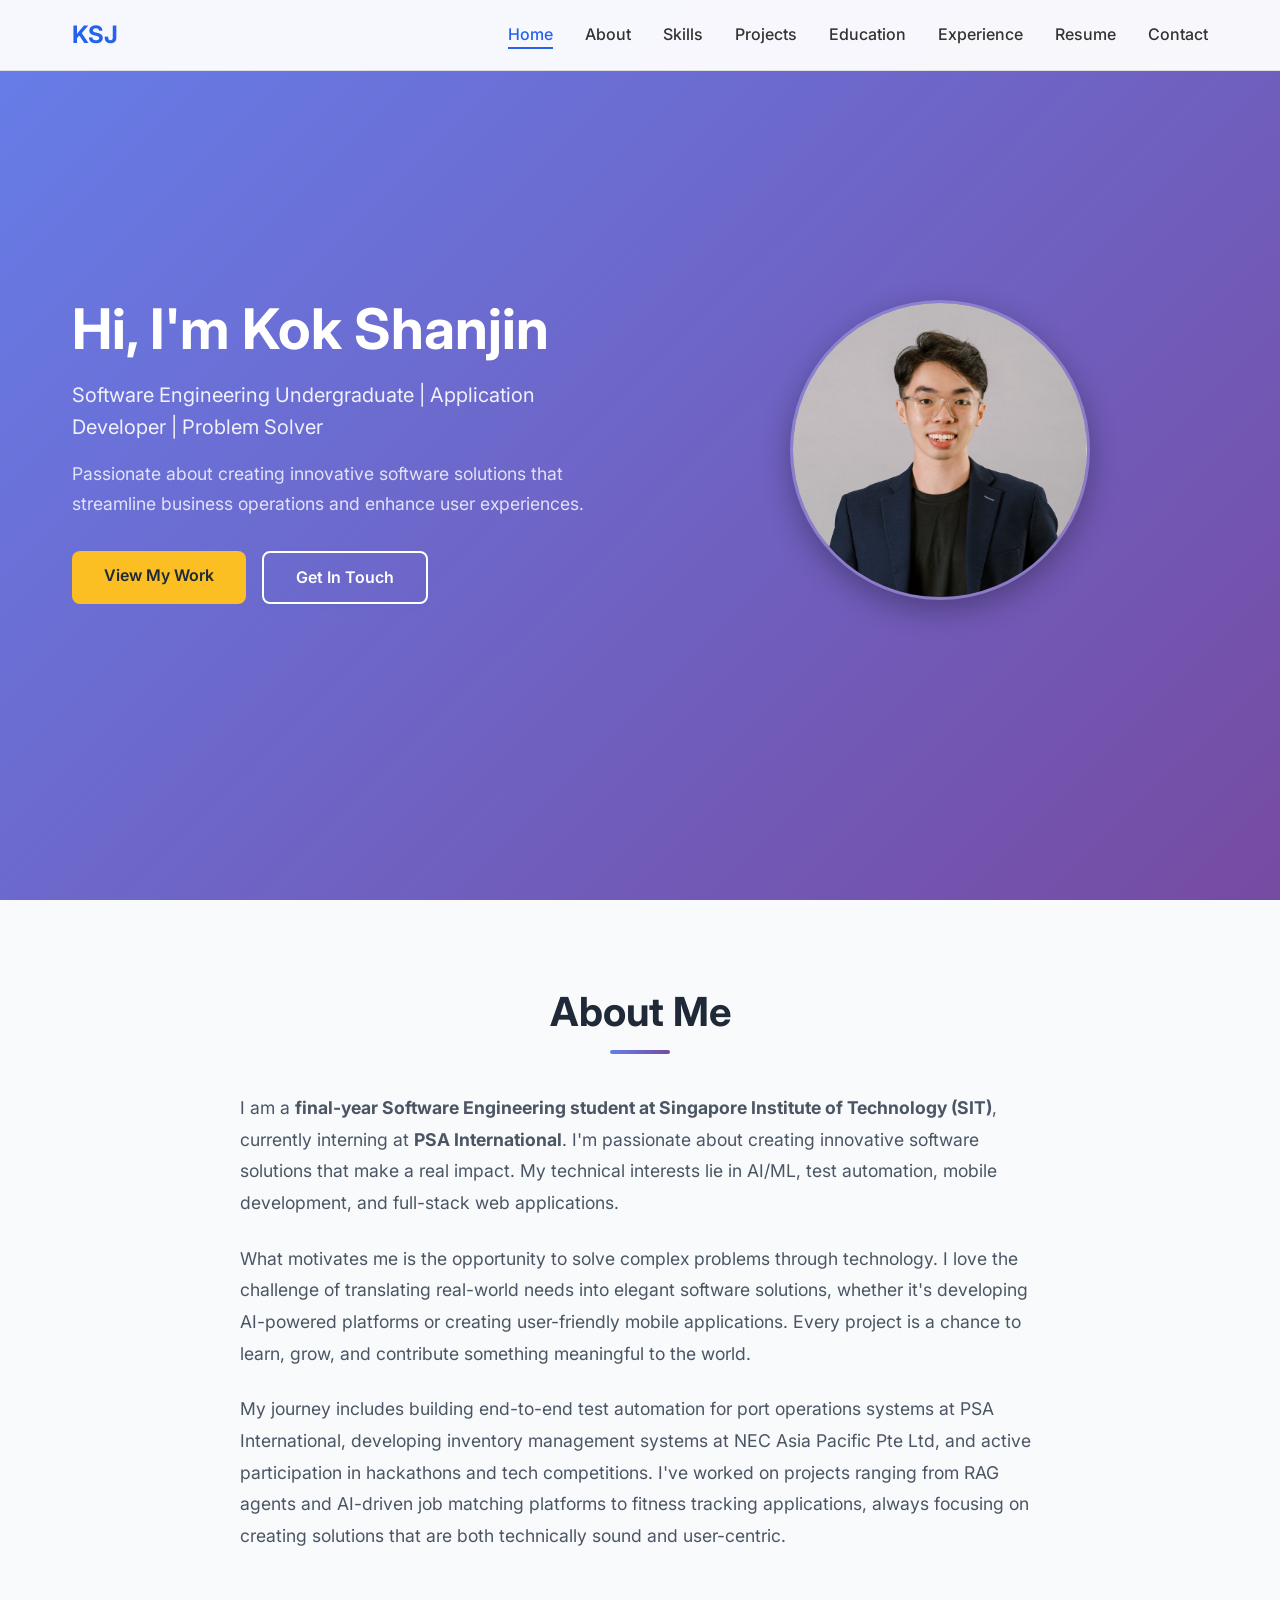
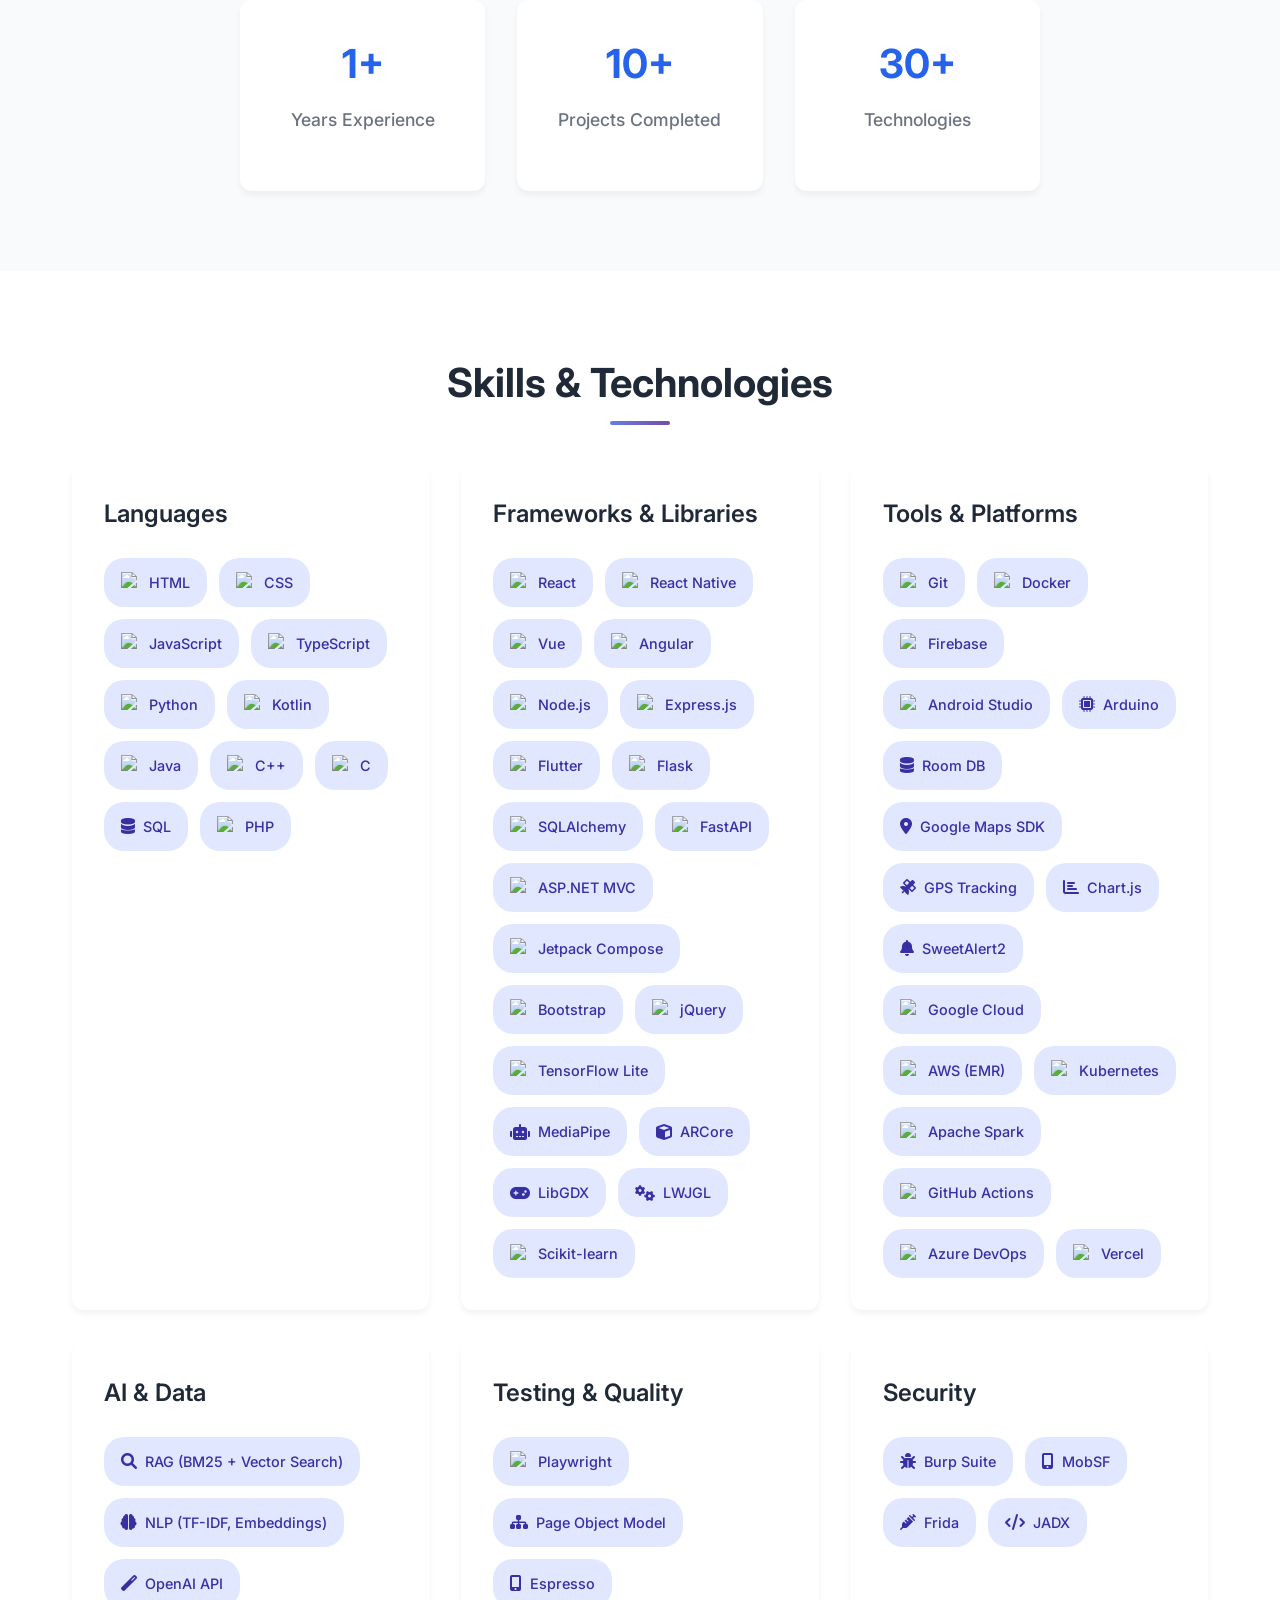
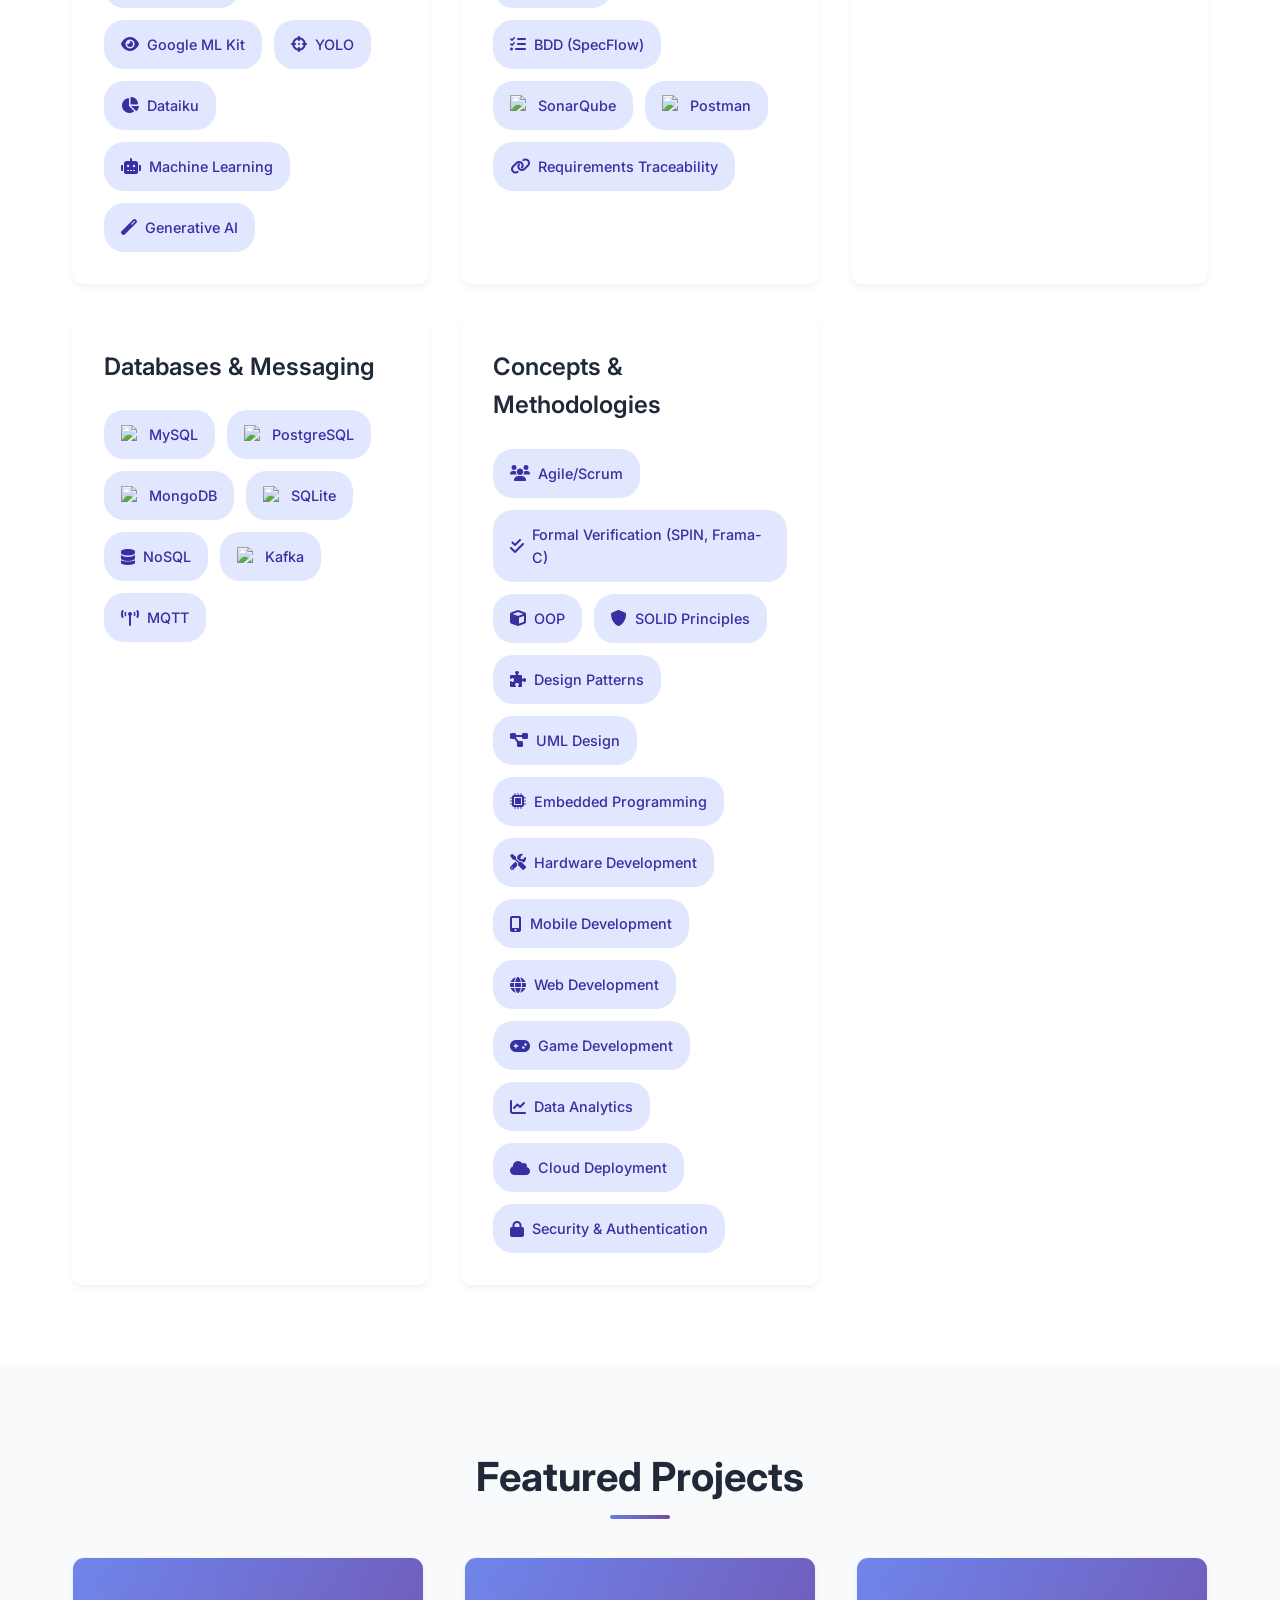
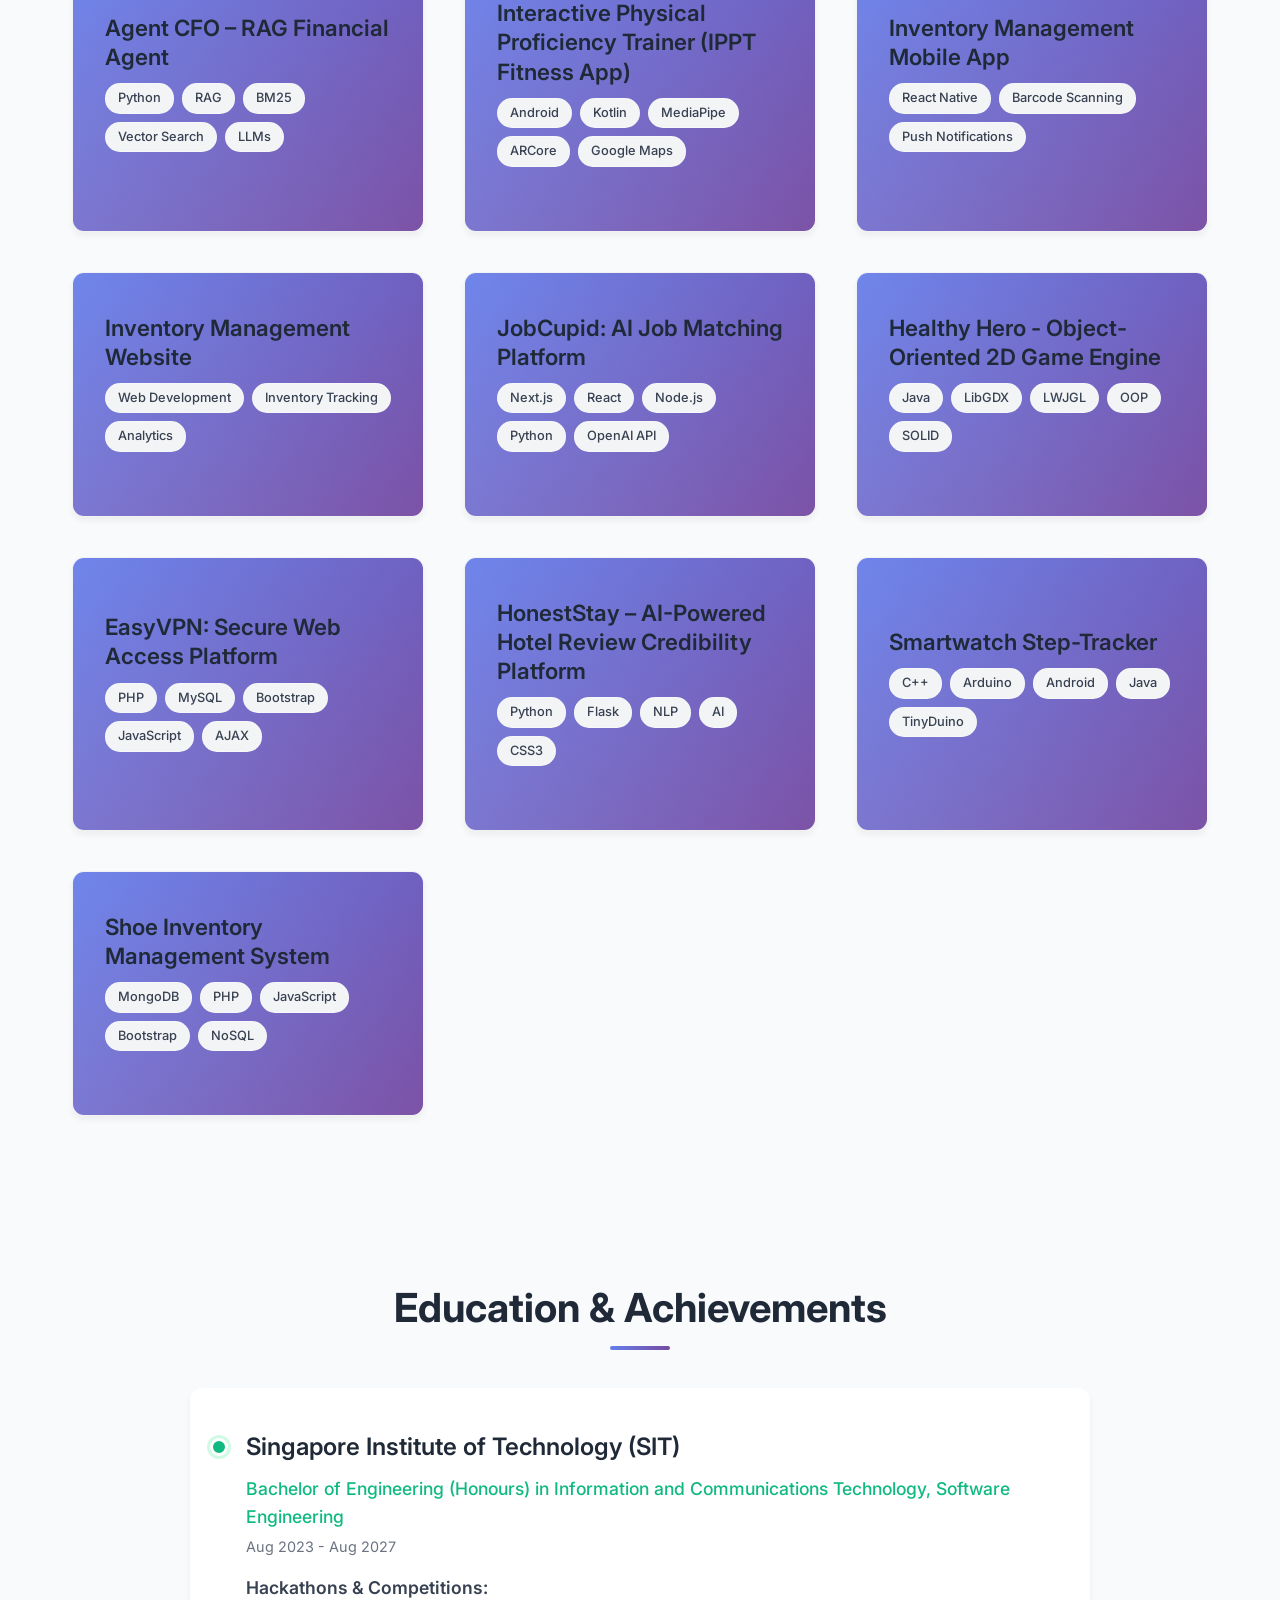
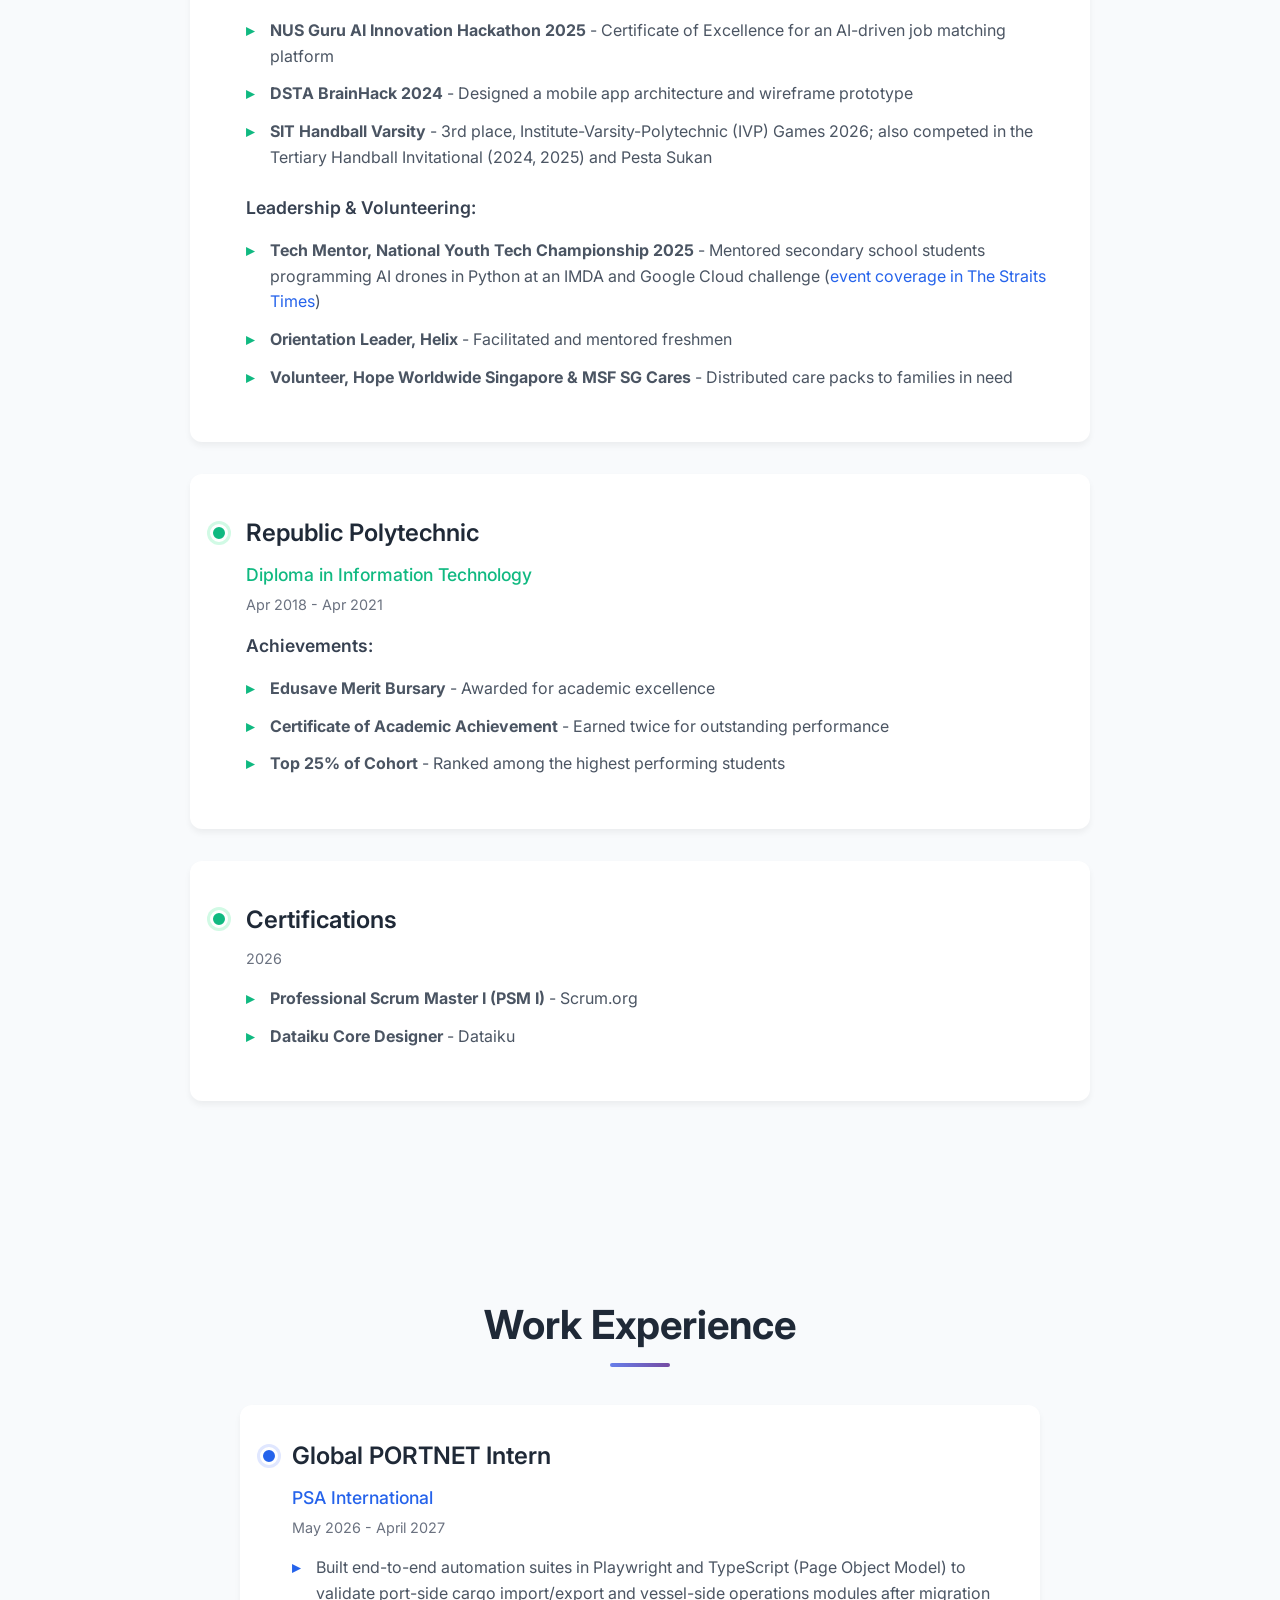
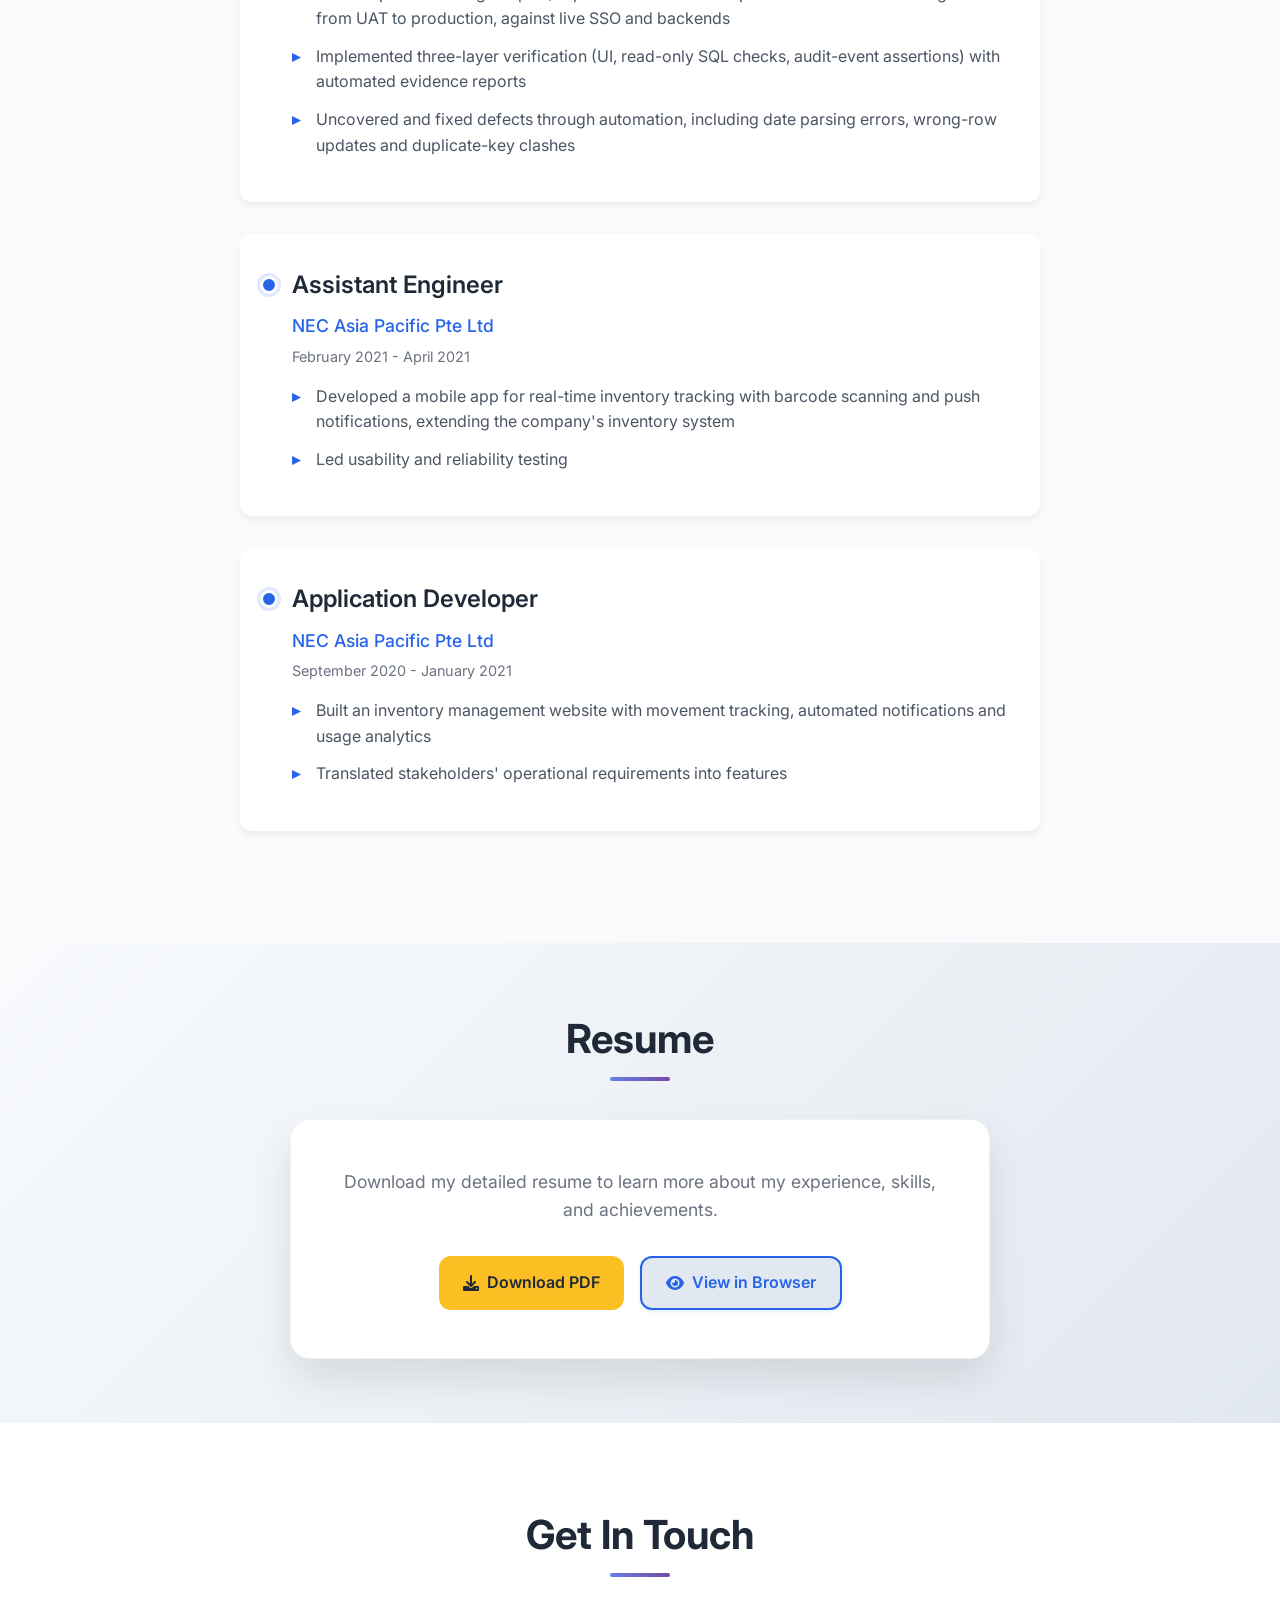
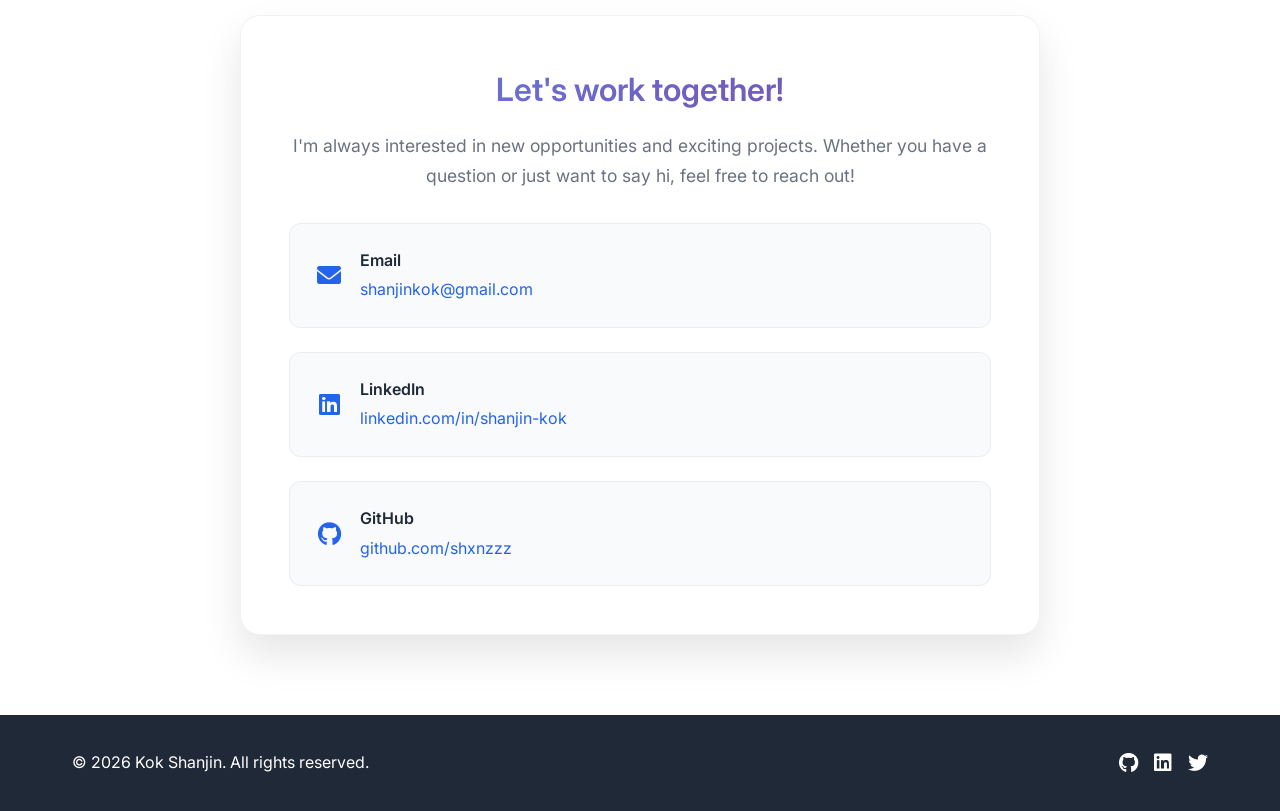
==== index.html @ e491f3bc "updated jobcupid project details and screenshots" ====
<!DOCTYPE html>
<html lang="en">

<head>
  <meta charset="UTF-8" />
  <meta name="viewport" content="width=device-width, initial-scale=1.0, maximum-scale=5.0, user-scalable=yes" />
  <meta name="theme-color" content="#2563eb" />
  <meta name="mobile-web-app-capable" content="yes" />
  <meta name="apple-mobile-web-app-capable" content="yes" />
  <meta name="apple-mobile-web-app-status-bar-style" content="default" />
  <title>Kok Shanjin | Software Engineer Portfolio</title>
  <link rel="stylesheet" href="css/style.css" />
  <link href="https://fonts.googleapis.com/css2?family=Inter:wght@300;400;500;600;700&display=swap" rel="stylesheet">
  <link rel="stylesheet" href="https://cdnjs.cloudflare.com/ajax/libs/font-awesome/6.0.0/css/all.min.css">
  <style>
    /* Critical fallback styles for GitHub Pages */
    * {
      margin: 0;
      padding: 0;
      box-sizing: border-box;
    }

    body {
      font-family: 'Inter', -apple-system, BlinkMacSystemFont, 'Segoe UI', Roboto, sans-serif;
      line-height: 1.6;
      color: #333;
      background-color: #ffffff;
    }

    .container {
      max-width: 1200px;
      margin: 0 auto;
      padding: 0 2rem;
    }

    .hero {
      min-height: 100vh;
      display: flex;
      align-items: center;
      background: linear-gradient(135deg, #667eea 0%, #764ba2 100%);
      color: white;
      padding-top: 80px;
    }

    .hero-container {
      max-width: 1200px;
      margin: 0 auto;
      padding: 0 2rem;
      display: grid;
      grid-template-columns: 1fr 1fr;
      gap: 4rem;
      align-items: center;
    }

    .hero-title {
      font-size: 3.5rem;
      font-weight: 700;
      margin-bottom: 1rem;
      line-height: 1.2;
    }

    .highlight {
      color: #fbbf24;
    }

    .hero-subtitle {
      font-size: 1.25rem;
      margin-bottom: 1rem;
      opacity: 0.9;
    }

    .hero-description {
      font-size: 1.1rem;
      margin-bottom: 2rem;
      opacity: 0.8;
      line-height: 1.7;
    }

    .hero-buttons {
      display: flex;
      gap: 1rem;
      flex-wrap: wrap;
    }

    .btn {
      padding: 0.75rem 2rem;
      border-radius: 8px;
      text-decoration: none;
      font-weight: 600;
      transition: all 0.3s ease;
      display: inline-block;
      border: none;
      cursor: pointer;
      font-size: 1rem;
    }

    .btn-primary {
      background: #fbbf24;
      color: #1f2937;
    }

    .btn-secondary {
      background: transparent;
      color: white;
      border: 2px solid white;
    }

    .hero-image {
      display: flex;
      justify-content: center;
      align-items: center;
    }

    .profile-image {
      width: 300px;
      height: 300px;
      border-radius: 50%;
      object-fit: cover;
      border: 3px solid rgba(255, 255, 255, 0.2);
      box-shadow: 0 10px 30px rgba(0, 0, 0, 0.3);
    }

    .navbar {
      position: fixed;
      top: 0;
      width: 100%;
      background: rgba(255, 255, 255, 0.95);
      backdrop-filter: blur(10px);
      z-index: 1000;
      padding: 1rem 0;
    }

    .nav-container {
      max-width: 1200px;
      margin: 0 auto;
      padding: 0 2rem;
      display: flex;
      justify-content: space-between;
      align-items: center;
    }

    .nav-logo a {
      font-size: 1.5rem;
      font-weight: 700;
      color: #2563eb;
      text-decoration: none;
    }

    .nav-menu {
      display: flex;
      list-style: none;
      gap: 2rem;
    }

    .nav-link {
      color: #333;
      text-decoration: none;
      font-weight: 500;
    }

    section {
      padding: 5rem 0;
    }

    .section-title {
      font-size: 2.5rem;
      font-weight: 700;
      text-align: center;
      margin-bottom: 3rem;
      color: #1f2937;
    }

    /* Experience Section Fallback */
    .experience {
      background: #f8fafc;
    }

    .experience-timeline {
      max-width: 800px;
      margin: 0 auto;
    }

    .experience-item {
      background: white;
      padding: 2rem 2rem 2rem 3.25rem;
      border-radius: 12px;
      box-shadow: 0 4px 6px rgba(0, 0, 0, 0.05);
      margin-bottom: 2rem;
      position: relative;
    }

    .experience-item::before {
      content: '';
      position: absolute;
      left: 1.25rem;
      top: 2.6rem;
      width: 12px;
      height: 12px;
      background: #2563eb;
      border-radius: 50%;
      border: 3px solid white;
      box-shadow: 0 0 0 3px #e0e7ff;
    }

    .experience-header h3 {
      font-size: 1.5rem;
      font-weight: 600;
      color: #1f2937;
      margin-bottom: 0.5rem;
    }

    .company {
      font-size: 1.1rem;
      color: #2563eb;
      font-weight: 500;
      margin-bottom: 0.25rem;
    }

    .duration {
      color: #6b7280;
      font-size: 0.9rem;
      margin-bottom: 1rem;
    }

    .experience-content ul {
      list-style: none;
      padding: 0;
    }

    .experience-content li {
      position: relative;
      padding-left: 1.5rem;
      margin-bottom: 0.75rem;
      color: #4b5563;
      line-height: 1.6;
    }

    .experience-content li::before {
      content: '▸';
      position: absolute;
      left: 0;
      color: #2563eb;
      font-weight: bold;
    }

    /* Education Section Fallback */
    .education {
      background: #f8fafc;
    }

    .education-timeline {
      max-width: 900px;
      margin: 0 auto;
    }

    .education-item {
      background: white;
      padding: 2.5rem 2.5rem 2.5rem 3.5rem;
      border-radius: 12px;
      box-shadow: 0 4px 6px rgba(0, 0, 0, 0.05);
      margin-bottom: 2rem;
      position: relative;
    }

    .education-item::before {
      content: '';
      position: absolute;
      left: 1.25rem;
      top: 3.1rem;
      width: 12px;
      height: 12px;
      background: #10b981;
      border-radius: 50%;
      border: 3px solid white;
      box-shadow: 0 0 0 3px #d1fae5;
    }

    .education-header h3 {
      font-size: 1.5rem;
      font-weight: 600;
      color: #1f2937;
      margin-bottom: 0.5rem;
    }

    .degree {
      font-size: 1.1rem;
      color: #10b981;
      font-weight: 500;
      margin-bottom: 0.25rem;
    }

    .education-content h4 {
      font-size: 1.1rem;
      font-weight: 600;
      color: #374151;
      margin: 1.5rem 0 1rem 0;
    }

    .education-content h4:first-of-type {
      margin-top: 1rem;
    }

    .education-content ul {
      list-style: none;
      padding: 0;
    }

    .education-content li {
      position: relative;
      padding-left: 1.5rem;
      margin-bottom: 0.75rem;
      color: #4b5563;
      line-height: 1.6;
    }

    .education-content li::before {
      content: '▸';
      position: absolute;
      left: 0;
      color: #10b981;
      font-weight: bold;
    }

    .education-content ul ul {
      margin-top: 0.5rem;
      margin-left: 1rem;
    }

    .education-content ul ul li {
      font-size: 0.95rem;
      color: #6b7280;
    }

    .education-content ul ul li::before {
      content: '•';
      color: #10b981;
    }

    /* Skills Section Fallback */
    .skills-grid {
      display: grid;
      grid-template-columns: repeat(auto-fill, minmax(min(100%, 340px), 1fr));
      gap: 2rem;
    }

    .skill-category {
      background: white;
      padding: 2rem;
      border-radius: 12px;
      box-shadow: 0 4px 6px rgba(0, 0, 0, 0.05);
    }

    .skill-category h3 {
      font-size: 1.5rem;
      font-weight: 600;
      margin-bottom: 1.5rem;
      color: #1f2937;
    }

    .skill-items {
      display: flex;
      flex-wrap: wrap;
      gap: 0.75rem;
    }

    .skill-item {
      background: #e0e7ff;
      color: #3730a3;
      padding: 0.75rem 1rem;
      border-radius: 20px;
      font-size: 0.9rem;
      font-weight: 500;
      display: flex;
      align-items: center;
      gap: 0.5rem;
      transition: all 0.3s ease;
    }

    .skill-icon {
      width: 20px;
      height: 20px;
      object-fit: contain;
    }

    .skill-item i {
      font-size: 1rem;
      color: #3730a3;
    }

    /* Projects Section Fallback */
    .projects {
      background: #f8fafc;
    }

    .projects-grid {
      display: grid;
      grid-template-columns: repeat(auto-fill, minmax(min(100%, 300px), 1fr));
      gap: 2.5rem;
      max-width: 1200px;
      margin: 0 auto;
    }

    .project-card {
      background: white;
      border-radius: 12px;
      overflow: hidden;
      box-shadow: 0 4px 6px rgba(0, 0, 0, 0.05);
      min-height: 200px;
      display: flex;
      flex-direction: column;
    }

    .project-image {
      height: 200px;
      background: linear-gradient(135deg, #667eea 0%, #764ba2 100%);
      display: flex;
      align-items: center;
      justify-content: center;
    }

    .project-placeholder {
      font-size: 3rem;
      color: rgba(255, 255, 255, 0.7);
    }

    .project-content {
      padding: 2rem;
    }

    .project-content h3 {
      font-size: 1.5rem;
      font-weight: 600;
      margin-bottom: 1rem;
      color: #1f2937;
    }

    .project-content p {
      color: #6b7280;
      margin-bottom: 1.5rem;
      line-height: 1.6;
    }

    .project-tech {
      display: flex;
      flex-wrap: wrap;
      gap: 0.5rem;
      margin-bottom: 1.5rem;
    }

    .project-tech span {
      background: #f3f4f6;
      color: #374151;
      padding: 0.25rem 0.75rem;
      border-radius: 15px;
      font-size: 0.8rem;
      font-weight: 500;
    }

    .project-links {
      display: flex;
      gap: 1rem;
    }

    .project-link {
      color: #2563eb;
      text-decoration: none;
      font-weight: 500;
      display: flex;
      align-items: center;
      gap: 0.5rem;
    }

    .project-img {
      width: 100%;
      height: 200px;
      object-fit: cover;
      border-radius: 8px 8px 0 0;
    }

    .project-features {
      margin: 1.5rem 0;
    }

    .project-features h4 {
      font-size: 1.1rem;
      font-weight: 600;
      color: #1f2937;
      margin-bottom: 0.75rem;
    }

    .project-features ul {
      list-style: none;
      padding: 0;
      margin: 0;
    }

    .project-features li {
      position: relative;
      padding-left: 1.25rem;
      margin-bottom: 0.5rem;
      color: #4b5563;
      font-size: 0.95rem;
    }

    .project-features li::before {
      content: '▸';
      position: absolute;
      left: 0;
      color: #10b981;
      font-weight: bold;
    }

    .project-role {
      margin: 1.5rem 0;
      padding: 1rem;
      background: #f0f9ff;
      border-left: 4px solid #0ea5e9;
      border-radius: 0 8px 8px 0;
    }

    .project-role h4 {
      font-size: 1.1rem;
      font-weight: 600;
      color: #0c4a6e;
      margin-bottom: 0.5rem;
    }

    .project-role p {
      color: #0369a1;
      margin: 0;
      font-size: 0.95rem;
    }

    .project-achievement {
      margin: 1.5rem 0;
      padding: 1rem;
      background: #f0fdf4;
      border-left: 4px solid #10b981;
      border-radius: 0 8px 8px 0;
    }

    .project-achievement p {
      color: #065f46;
      margin: 0;
      font-size: 0.95rem;
    }

    .project-gallery {
      display: flex;
      gap: 0.5rem;
      margin-top: 1rem;
      overflow-x: auto;
      padding-bottom: 0.5rem;
    }

    .gallery-img {
      width: 80px;
      height: 60px;
      object-fit: cover;
      border-radius: 6px;
      border: 2px solid #e5e7eb;
      flex-shrink: 0;
    }

    /* Contact Section Fallback */
    .contact-content {
      display: flex;
      justify-content: center;
      align-items: center;
      max-width: 800px;
      margin: 0 auto;
      background: white;
      border-radius: 20px;
      padding: 3rem;
      box-shadow: 0 20px 40px rgba(0, 0, 0, 0.1);
      border: 1px solid rgba(0, 0, 0, 0.05);
    }

    .contact-info h3 {
      font-size: 2rem;
      font-weight: 600;
      margin-bottom: 1rem;
      color: #1f2937;
    }

    .contact-info p {
      color: #6b7280;
      margin-bottom: 2rem;
      line-height: 1.7;
    }

    .contact-methods {
      display: flex;
      flex-direction: column;
      gap: 1.5rem;
    }

    .contact-method {
      display: flex;
      align-items: center;
      gap: 1rem;
    }

    .contact-method i {
      font-size: 1.5rem;
      color: #2563eb;
      width: 30px;
    }

    .contact-method h4 {
      font-weight: 600;
      margin-bottom: 0.25rem;
      color: #1f2937;
    }

    .contact-method p {
      color: #6b7280;
      margin: 0;
    }

    .contact-form {
      background: white;
      padding: 2rem;
      border-radius: 12px;
      box-shadow: 0 4px 6px rgba(0, 0, 0, 0.05);
    }

    .form-group {
      margin-bottom: 1.5rem;
    }

    .form-group input,
    .form-group textarea {
      width: 100%;
      padding: 0.75rem;
      border: 2px solid #e5e7eb;
      border-radius: 8px;
      font-size: 1rem;
      font-family: inherit;
    }

    .form-group input:focus,
    .form-group textarea:focus {
      outline: none;
      border-color: #2563eb;
    }

    .form-group textarea {
      resize: vertical;
      min-height: 120px;
    }

    /* Resume Section Fallback */
    .resume {
      background: linear-gradient(135deg, #f8fafc 0%, #e2e8f0 100%);
      padding: 4rem 0;
    }

    .resume-content {
      text-align: center;
      max-width: 700px;
      margin: 0 auto;
      background: white;
      border-radius: 20px;
      padding: 3rem;
      box-shadow: 0 20px 40px rgba(0, 0, 0, 0.1);
      border: 1px solid rgba(0, 0, 0, 0.05);
    }

    .resume-content p {
      font-size: 1.1rem;
      color: #6b7280;
      margin-bottom: 2rem;
      line-height: 1.6;
    }

    .resume-buttons {
      display: flex;
      gap: 1rem;
      justify-content: center;
      flex-wrap: wrap;
    }

    .resume-buttons .btn {
      display: flex;
      align-items: center;
      gap: 0.5rem;
      padding: 0.75rem 1.5rem;
      font-size: 1rem;
    }

    /* New Project Structure Fallback */
    .project-card {
      cursor: pointer;
      transition: all 0.3s ease;
    }

    .project-header {
      display: flex;
      align-items: center;
      gap: 1.5rem;
      flex: 1;
    }

    .project-basic-info {
      flex: 1;
      display: flex;
      flex-direction: column;
      gap: 0.75rem;
    }

    .project-basic-info h3 {
      margin: 0;
      font-size: 1.4rem;
      font-weight: 600;
      color: #1f2937;
      line-height: 1.3;
      overflow-wrap: break-word;
    }

    .expand-indicator {
      align-self: flex-end;
      color: #6b7280;
      transition: transform 0.3s ease;
    }

    .project-expanded-content {
      padding-top: 1rem;
      border-top: 1px solid #e5e7eb;
    }

    .contact-link {
      color: #2563eb;
      text-decoration: none;
      transition: color 0.3s ease;
    }

    .contact-link:hover {
      color: #1d4ed8;
      text-decoration: underline;
    }

    /* Modal Fallback */
    .modal {
      display: none;
      position: fixed;
      z-index: 2000;
      left: 0;
      top: 0;
      width: 100%;
      height: 100%;
      background-color: rgba(0, 0, 0, 0.5);
    }

    .modal-content {
      background-color: white;
      margin: 5% auto;
      padding: 2rem;
      border-radius: 12px;
      width: 90%;
      max-width: 800px;
      max-height: 80vh;
      overflow-y: auto;
      position: relative;
    }

    .close {
      color: #aaa;
      float: right;
      font-size: 28px;
      font-weight: bold;
      cursor: pointer;
      position: absolute;
      top: 1rem;
      right: 1.5rem;
    }

    .close:hover {
      color: #000;
    }

    .modal-project-title {
      font-size: 2rem;
      font-weight: 700;
      color: #1f2937;
      margin-bottom: 1rem;
      padding-right: 2rem;
    }

    .modal-project-description {
      font-size: 1.1rem;
      color: #6b7280;
      line-height: 1.7;
      margin-bottom: 2rem;
    }

    .modal-project-tech {
      display: flex;
      flex-wrap: wrap;
      gap: 0.5rem;
      margin-bottom: 2rem;
    }

    .modal-project-tech span {
      background: #e0e7ff;
      color: #3730a3;
      padding: 0.5rem 1rem;
      border-radius: 20px;
      font-size: 0.9rem;
      font-weight: 500;
    }

    .modal-project-features {
      margin-bottom: 2rem;
    }

    .modal-project-features h4 {
      font-size: 1.2rem;
      font-weight: 600;
      color: #1f2937;
      margin-bottom: 1rem;
    }

    .modal-project-features ul {
      list-style: none;
      padding: 0;
    }

    .modal-project-features li {
      position: relative;
      padding-left: 1.5rem;
      margin-bottom: 0.75rem;
      color: #4b5563;
      line-height: 1.6;
    }

    .modal-project-features li::before {
      content: '▸';
      position: absolute;
      left: 0;
      color: #10b981;
      font-weight: bold;
    }

    .modal-project-role {
      background: #f0f9ff;
      padding: 1.5rem;
      border-radius: 8px;
      border-left: 4px solid #0ea5e9;
      margin-bottom: 2rem;
    }

    .modal-project-role h4 {
      font-size: 1.1rem;
      font-weight: 600;
      color: #0c4a6e;
      margin-bottom: 0.5rem;
    }

    .modal-project-role p {
      color: #0369a1;
      margin: 0;
      line-height: 1.6;
    }

    .modal-project-achievement {
      background: #f0fdf4;
      padding: 1.5rem;
      border-radius: 8px;
      border-left: 4px solid #10b981;
      margin-bottom: 2rem;
    }

    .modal-project-achievement p {
      color: #065f46;
      margin: 0;
      line-height: 1.6;
    }

    .modal-project-gallery {
      display: flex;
      flex-direction: column;
      gap: 1.5rem;
      margin-top: 2rem;
    }

    .modal-gallery-img {
      width: 100%;
      max-height: 400px;
      object-fit: contain;
      border-radius: 8px;
      border: 2px solid #e5e7eb;
      cursor: pointer;
      background-color: #f8f9fa;
    }

    .image-modal-content {
      background-color: rgba(0, 0, 0, 0.9);
      display: flex;
      justify-content: center;
      align-items: center;
      padding: 1rem;
      max-width: 95vw;
      max-height: 95vh;
      margin: 2.5vh auto;
    }

    .full-size-image {
      max-width: 100%;
      max-height: 100%;
      object-fit: contain;
      border-radius: 8px;
      box-shadow: 0 10px 30px rgba(0, 0, 0, 0.5);
    }

    /* Footer Fallback */
    .footer {
      background: #1f2937;
      color: white;
      padding: 2rem 0;
    }

    .footer-content {
      display: flex;
      justify-content: space-between;
      align-items: center;
      flex-wrap: wrap;
      gap: 1rem;
    }

    .social-links {
      display: flex;
      gap: 1rem;
    }

    .social-link {
      color: white;
      font-size: 1.25rem;
    }

    @media (max-width: 768px) {
      .hero-container {
        grid-template-columns: 1fr;
        text-align: center;
        gap: 2rem;
      }

      .hero-title {
        font-size: 2.5rem;
      }

      .experience-item,
      .education-item {
        padding: 1.5rem 1.25rem 1.5rem 2.75rem;
      }

      .experience-item::before,
      .education-item::before {
        left: 0.9rem;
        top: 2.1rem;
      }

      .contact-content {
        grid-template-columns: 1fr;
        gap: 2rem;
      }

      .projects-grid {
        gap: 1.5rem;
      }

      .project-gallery {
        gap: 0.25rem;
      }

      .gallery-img {
        width: 60px;
        height: 45px;
      }

      .project-header {
        flex-direction: column;
        align-items: flex-start;
        gap: 1rem;
      }

      .project-basic-info h3 {
        font-size: 1.2rem;
      }

      .resume-buttons {
        flex-direction: column;
        align-items: center;
      }

      .resume-buttons .btn {
        width: 100%;
        max-width: 300px;
        justify-content: center;
      }

      .footer-content {
        flex-direction: column;
        text-align: center;
      }

      .modal-content {
        margin: 10% auto;
        padding: 1.5rem;
        width: 95%;
      }

      .modal-project-title {
        font-size: 1.5rem;
        padding-right: 1rem;
      }

      .modal-project-gallery {
        grid-template-columns: repeat(auto-fit, minmax(150px, 1fr));
      }
    }

  </style>
</head>

<body>
  <!-- Navigation -->
  <nav class="navbar">
    <div class="nav-container">
      <div class="nav-logo">
        <a href="#home">KSJ</a>
      </div>
      <ul class="nav-menu">
        <li class="nav-item">
          <a href="#home" class="nav-link">Home</a>
        </li>
        <li class="nav-item">
          <a href="#about" class="nav-link">About</a>
        </li>
        <li class="nav-item">
          <a href="#skills" class="nav-link">Skills</a>
        </li>
        <li class="nav-item">
          <a href="#projects" class="nav-link">Projects</a>
        </li>
        <li class="nav-item">
          <a href="#education" class="nav-link">Education</a>
        </li>
        <li class="nav-item">
          <a href="#experience" class="nav-link">Experience</a>
        </li>
        <li class="nav-item">
          <a href="#resume" class="nav-link">Resume</a>
        </li>
        <li class="nav-item">
          <a href="#contact" class="nav-link">Contact</a>
        </li>
      </ul>
      <div class="hamburger">
        <span class="bar"></span>
        <span class="bar"></span>
        <span class="bar"></span>
      </div>
    </div>
  </nav>

  <!-- Hero Section -->
  <section id="home" class="hero">
    <div class="hero-container">
      <div class="hero-content">
        <h1 class="hero-title">Hi, I'm <span class="highlight">Kok Shanjin</span></h1>
        <p class="hero-subtitle">Software Engineering Undergraduate | Application Developer | Problem Solver</p>
        <p class="hero-description">Passionate about creating innovative software solutions that streamline business
          operations and enhance user experiences.</p>
        <div class="hero-buttons">
          <a href="#projects" class="btn btn-primary">View My Work</a>
          <a href="#contact" class="btn btn-secondary">Get In Touch</a>
        </div>
      </div>
      <div class="hero-image">
        <img src="images/profile-image.jpg" alt="Kok Shanjin" class="profile-image"
          onerror="this.style.display='none'; this.nextElementSibling.style.display='flex';">
        <div class="profile-placeholder" style="display: none;">
          <i class="fas fa-user"></i>
        </div>
      </div>
    </div>
  </section>

  <!-- About Section -->
  <section id="about" class="about">
    <div class="container">
      <h2 class="section-title">About Me</h2>
      <div class="about-content">
        <div class="about-text">
          <p>I am a <strong>final-year Software Engineering student at Singapore Institute of Technology (SIT)</strong>,
            currently interning at <strong>PSA International</strong>. I'm passionate about creating innovative software
            solutions that make a real impact. My technical interests lie in AI/ML, test automation, mobile development,
            and full-stack web applications.</p>

          <p>What motivates me is the opportunity to solve complex problems through technology. I love the challenge of
            translating real-world needs into elegant software solutions, whether it's developing AI-powered platforms
            or creating user-friendly mobile applications. Every project is a chance to learn, grow, and contribute
            something meaningful to the world.</p>

          <p>My journey includes building end-to-end test automation for port operations systems at PSA International,
            developing inventory management systems at NEC Asia Pacific Pte Ltd, and active participation in hackathons
            and tech competitions. I've worked on projects ranging from RAG agents and AI-driven job matching platforms
            to fitness tracking applications, always focusing on creating solutions that are both technically sound and
            user-centric.</p>

          <div class="about-stats">
            <div class="stat">
              <h3>1+</h3>
              <p>Years Experience</p>
            </div>
            <div class="stat">
              <h3>10+</h3>
              <p>Projects Completed</p>
            </div>
            <div class="stat">
              <h3>30+</h3>
              <p>Technologies</p>
            </div>
          </div>
        </div>
      </div>
    </div>
  </section>

  <!-- Skills Section -->
  <section id="skills" class="skills">
    <div class="container">
      <h2 class="section-title">Skills & Technologies</h2>
      <div class="skills-grid">
        <div class="skill-category">
          <h3>Languages</h3>
          <div class="skill-items">
            <span class="skill-item">
              <img src="https://cdn.jsdelivr.net/gh/devicons/devicon/icons/html5/html5-original.svg" alt="HTML5"
                class="skill-icon">
              HTML
            </span>
            <span class="skill-item">
              <img src="https://cdn.jsdelivr.net/gh/devicons/devicon/icons/css3/css3-original.svg" alt="CSS3"
                class="skill-icon">
              CSS
            </span>
            <span class="skill-item">
              <img src="https://cdn.jsdelivr.net/gh/devicons/devicon/icons/javascript/javascript-original.svg"
                alt="JavaScript" class="skill-icon">
              JavaScript
            </span>
            <span class="skill-item">
              <img src="https://cdn.jsdelivr.net/gh/devicons/devicon/icons/typescript/typescript-original.svg"
                alt="TypeScript" class="skill-icon">
              TypeScript
            </span>
            <span class="skill-item">
              <img src="https://cdn.jsdelivr.net/gh/devicons/devicon/icons/python/python-original.svg" alt="Python"
                class="skill-icon">
              Python
            </span>
            <span class="skill-item">
              <img src="https://cdn.jsdelivr.net/gh/devicons/devicon/icons/kotlin/kotlin-original.svg" alt="Kotlin"
                class="skill-icon">
              Kotlin
            </span>
            <span class="skill-item">
              <img src="https://cdn.jsdelivr.net/gh/devicons/devicon/icons/java/java-original.svg" alt="Java"
                class="skill-icon">
              Java
            </span>
            <span class="skill-item">
              <img src="https://cdn.jsdelivr.net/gh/devicons/devicon/icons/cplusplus/cplusplus-original.svg" alt="C++"
                class="skill-icon">
              C++
            </span>
            <span class="skill-item">
              <img src="https://cdn.jsdelivr.net/gh/devicons/devicon/icons/c/c-original.svg" alt="C"
                class="skill-icon">
              C
            </span>
            <span class="skill-item">
              <i class="fas fa-database"></i>
              SQL
            </span>
            <span class="skill-item">
              <img src="https://cdn.jsdelivr.net/gh/devicons/devicon/icons/php/php-original.svg" alt="PHP"
                class="skill-icon">
              PHP
            </span>
          </div>
        </div>

        <div class="skill-category">
          <h3>Frameworks & Libraries</h3>
          <div class="skill-items">
            <span class="skill-item">
              <img src="https://cdn.jsdelivr.net/gh/devicons/devicon/icons/react/react-original.svg" alt="React"
                class="skill-icon">
              React
            </span>
            <span class="skill-item">
              <img src="https://cdn.jsdelivr.net/gh/devicons/devicon/icons/react/react-original.svg" alt="React Native"
                class="skill-icon">
              React Native
            </span>
            <span class="skill-item">
              <img src="https://cdn.jsdelivr.net/gh/devicons/devicon/icons/vuejs/vuejs-original.svg" alt="Vue"
                class="skill-icon">
              Vue
            </span>
            <span class="skill-item">
              <img src="https://cdn.jsdelivr.net/gh/devicons/devicon/icons/angularjs/angularjs-original.svg" alt="Angular"
                class="skill-icon">
              Angular
            </span>
            <span class="skill-item">
              <img src="https://cdn.jsdelivr.net/gh/devicons/devicon/icons/nodejs/nodejs-original.svg" alt="Node.js"
                class="skill-icon">
              Node.js
            </span>
            <span class="skill-item">
              <img src="https://cdn.jsdelivr.net/gh/devicons/devicon/icons/express/express-original.svg" alt="Express.js"
                class="skill-icon">
              Express.js
            </span>
            <span class="skill-item">
              <img src="https://cdn.jsdelivr.net/gh/devicons/devicon/icons/flutter/flutter-original.svg" alt="Flutter"
                class="skill-icon">
              Flutter
            </span>
            <span class="skill-item">
              <img src="https://cdn.jsdelivr.net/gh/devicons/devicon/icons/flask/flask-original.svg" alt="Flask"
                class="skill-icon">
              Flask
            </span>
            <span class="skill-item">
              <img src="https://cdn.jsdelivr.net/gh/devicons/devicon/icons/sqlalchemy/sqlalchemy-original.svg"
                alt="SQLAlchemy" class="skill-icon">
              SQLAlchemy
            </span>
            <span class="skill-item">
              <img src="https://cdn.jsdelivr.net/gh/devicons/devicon/icons/fastapi/fastapi-original.svg" alt="FastAPI"
                class="skill-icon">
              FastAPI
            </span>
            <span class="skill-item">
              <img src="https://cdn.jsdelivr.net/gh/devicons/devicon/icons/dot-net/dot-net-original.svg" alt="ASP.NET"
                class="skill-icon">
              ASP.NET MVC
            </span>
            <span class="skill-item">
              <img src="https://cdn.jsdelivr.net/gh/devicons/devicon/icons/jetpackcompose/jetpackcompose-original.svg"
                alt="Jetpack Compose" class="skill-icon">
              Jetpack Compose
            </span>
            <span class="skill-item">
              <img src="https://cdn.jsdelivr.net/gh/devicons/devicon/icons/bootstrap/bootstrap-original.svg" alt="Bootstrap"
                class="skill-icon">
              Bootstrap
            </span>
            <span class="skill-item">
              <img src="https://cdn.jsdelivr.net/gh/devicons/devicon/icons/jquery/jquery-original.svg" alt="jQuery"
                class="skill-icon">
              jQuery
            </span>
            <span class="skill-item">
              <img src="https://cdn.jsdelivr.net/gh/devicons/devicon/icons/tensorflow/tensorflow-original.svg" alt="TensorFlow"
                class="skill-icon">
              TensorFlow Lite
            </span>
            <span class="skill-item">
              <i class="fas fa-robot"></i>
              MediaPipe
            </span>
            <span class="skill-item">
              <i class="fas fa-cube"></i>
              ARCore
            </span>
            <span class="skill-item">
              <i class="fas fa-gamepad"></i>
              LibGDX
            </span>
            <span class="skill-item">
              <i class="fas fa-cogs"></i>
              LWJGL
            </span>
            <span class="skill-item">
              <img src="https://cdn.jsdelivr.net/gh/devicons/devicon/icons/scikitlearn/scikitlearn-original.svg"
                alt="Scikit-learn" class="skill-icon">
              Scikit-learn
            </span>
          </div>
        </div>

        <div class="skill-category">
          <h3>Tools & Platforms</h3>
          <div class="skill-items">
            <span class="skill-item">
              <img src="https://cdn.jsdelivr.net/gh/devicons/devicon/icons/git/git-original.svg" alt="Git"
                class="skill-icon">
              Git
            </span>
            <span class="skill-item">
              <img src="https://cdn.jsdelivr.net/gh/devicons/devicon/icons/docker/docker-original.svg" alt="Docker"
                class="skill-icon">
              Docker
            </span>
            <span class="skill-item">
              <img src="https://cdn.jsdelivr.net/gh/devicons/devicon/icons/firebase/firebase-plain.svg" alt="Firebase"
                class="skill-icon">
              Firebase
            </span>
            <span class="skill-item">
              <img src="https://cdn.jsdelivr.net/gh/devicons/devicon/icons/android/android-original.svg" alt="Android Studio"
                class="skill-icon">
              Android Studio
            </span>
            <span class="skill-item">
              <i class="fas fa-microchip"></i>
              Arduino
            </span>
            <span class="skill-item">
              <i class="fas fa-database"></i>
              Room DB
            </span>
            <span class="skill-item">
              <i class="fas fa-map-marker-alt"></i>
              Google Maps SDK
            </span>
            <span class="skill-item">
              <i class="fas fa-satellite"></i>
              GPS Tracking
            </span>
            <span class="skill-item">
              <i class="fas fa-chart-bar"></i>
              Chart.js
            </span>
            <span class="skill-item">
              <i class="fas fa-bell"></i>
              SweetAlert2
            </span>
            <span class="skill-item">
              <img src="https://cdn.jsdelivr.net/gh/devicons/devicon/icons/googlecloud/googlecloud-original.svg" alt="Google Cloud"
                class="skill-icon">
              Google Cloud
            </span>
            <span class="skill-item">
              <img src="https://cdn.jsdelivr.net/gh/devicons/devicon/icons/amazonwebservices/amazonwebservices-original-wordmark.svg"
                alt="AWS" class="skill-icon">
              AWS (EMR)
            </span>
            <span class="skill-item">
              <img src="https://cdn.jsdelivr.net/gh/devicons/devicon/icons/kubernetes/kubernetes-original.svg"
                alt="Kubernetes" class="skill-icon">
              Kubernetes
            </span>
            <span class="skill-item">
              <img src="https://cdn.jsdelivr.net/gh/devicons/devicon/icons/apachespark/apachespark-original.svg"
                alt="Apache Spark" class="skill-icon">
              Apache Spark
            </span>
            <span class="skill-item">
              <img src="https://cdn.jsdelivr.net/gh/devicons/devicon/icons/githubactions/githubactions-original.svg"
                alt="GitHub Actions" class="skill-icon">
              GitHub Actions
            </span>
            <span class="skill-item">
              <img src="https://cdn.jsdelivr.net/gh/devicons/devicon/icons/azuredevops/azuredevops-original.svg"
                alt="Azure DevOps" class="skill-icon">
              Azure DevOps
            </span>
            <span class="skill-item">
              <img src="https://cdn.jsdelivr.net/gh/devicons/devicon/icons/vercel/vercel-original.svg" alt="Vercel"
                class="skill-icon">
              Vercel
            </span>
          </div>
        </div>

        <div class="skill-category">
          <h3>AI & Data</h3>
          <div class="skill-items">
            <span class="skill-item">
              <i class="fas fa-search"></i>
              RAG (BM25 + Vector Search)
            </span>
            <span class="skill-item">
              <i class="fas fa-brain"></i>
              NLP (TF-IDF, Embeddings)
            </span>
            <span class="skill-item">
              <i class="fas fa-magic"></i>
              OpenAI API
            </span>
            <span class="skill-item">
              <i class="fas fa-eye"></i>
              Google ML Kit
            </span>
            <span class="skill-item">
              <i class="fas fa-crosshairs"></i>
              YOLO
            </span>
            <span class="skill-item">
              <i class="fas fa-chart-pie"></i>
              Dataiku
            </span>
            <span class="skill-item">
              <i class="fas fa-robot"></i>
              Machine Learning
            </span>
            <span class="skill-item">
              <i class="fas fa-magic"></i>
              Generative AI
            </span>
          </div>
        </div>

        <div class="skill-category">
          <h3>Testing & Quality</h3>
          <div class="skill-items">
            <span class="skill-item">
              <img src="https://cdn.jsdelivr.net/gh/devicons/devicon/icons/playwright/playwright-original.svg"
                alt="Playwright" class="skill-icon">
              Playwright
            </span>
            <span class="skill-item">
              <i class="fas fa-sitemap"></i>
              Page Object Model
            </span>
            <span class="skill-item">
              <i class="fas fa-mobile-alt"></i>
              Espresso
            </span>
            <span class="skill-item">
              <i class="fas fa-list-check"></i>
              BDD (SpecFlow)
            </span>
            <span class="skill-item">
              <img src="https://cdn.jsdelivr.net/gh/devicons/devicon/icons/sonarqube/sonarqube-original.svg"
                alt="SonarQube" class="skill-icon">
              SonarQube
            </span>
            <span class="skill-item">
              <img src="https://cdn.jsdelivr.net/gh/devicons/devicon/icons/postman/postman-original.svg" alt="Postman"
                class="skill-icon">
              Postman
            </span>
            <span class="skill-item">
              <i class="fas fa-link"></i>
              Requirements Traceability
            </span>
          </div>
        </div>

        <div class="skill-category">
          <h3>Security</h3>
          <div class="skill-items">
            <span class="skill-item">
              <i class="fas fa-bug"></i>
              Burp Suite
            </span>
            <span class="skill-item">
              <i class="fas fa-mobile-alt"></i>
              MobSF
            </span>
            <span class="skill-item">
              <i class="fas fa-syringe"></i>
              Frida
            </span>
            <span class="skill-item">
              <i class="fas fa-code"></i>
              JADX
            </span>
          </div>
        </div>

        <div class="skill-category">
          <h3>Databases & Messaging</h3>
          <div class="skill-items">
            <span class="skill-item">
              <img src="https://cdn.jsdelivr.net/gh/devicons/devicon/icons/mysql/mysql-original.svg" alt="MySQL"
                class="skill-icon">
              MySQL
            </span>
            <span class="skill-item">
              <img src="https://cdn.jsdelivr.net/gh/devicons/devicon/icons/postgresql/postgresql-original.svg"
                alt="PostgreSQL" class="skill-icon">
              PostgreSQL
            </span>
            <span class="skill-item">
              <img src="https://cdn.jsdelivr.net/gh/devicons/devicon/icons/mongodb/mongodb-original.svg" alt="MongoDB"
                class="skill-icon">
              MongoDB
            </span>
            <span class="skill-item">
              <img src="https://cdn.jsdelivr.net/gh/devicons/devicon/icons/sqlite/sqlite-original.svg" alt="SQLite"
                class="skill-icon">
              SQLite
            </span>
            <span class="skill-item">
              <i class="fas fa-database"></i>
              NoSQL
            </span>
            <span class="skill-item">
              <img src="https://cdn.jsdelivr.net/gh/devicons/devicon/icons/apachekafka/apachekafka-original.svg"
                alt="Kafka" class="skill-icon">
              Kafka
            </span>
            <span class="skill-item">
              <i class="fas fa-tower-broadcast"></i>
              MQTT
            </span>
          </div>
        </div>

        <div class="skill-category">
          <h3>Concepts & Methodologies</h3>
          <div class="skill-items">
            <span class="skill-item">
              <i class="fas fa-users"></i>
              Agile/Scrum
            </span>
            <span class="skill-item">
              <i class="fas fa-check-double"></i>
              Formal Verification (SPIN, Frama-C)
            </span>
            <span class="skill-item">
              <i class="fas fa-cube"></i>
              OOP
            </span>
            <span class="skill-item">
              <i class="fas fa-shield-alt"></i>
              SOLID Principles
            </span>
            <span class="skill-item">
              <i class="fas fa-puzzle-piece"></i>
              Design Patterns
            </span>
            <span class="skill-item">
              <i class="fas fa-project-diagram"></i>
              UML Design
            </span>
            <span class="skill-item">
              <i class="fas fa-microchip"></i>
              Embedded Programming
            </span>
            <span class="skill-item">
              <i class="fas fa-tools"></i>
              Hardware Development
            </span>
            <span class="skill-item">
              <i class="fas fa-mobile-alt"></i>
              Mobile Development
            </span>
            <span class="skill-item">
              <i class="fas fa-globe"></i>
              Web Development
            </span>
            <span class="skill-item">
              <i class="fas fa-gamepad"></i>
              Game Development
            </span>
            <span class="skill-item">
              <i class="fas fa-chart-line"></i>
              Data Analytics
            </span>
            <span class="skill-item">
              <i class="fas fa-cloud"></i>
              Cloud Deployment
            </span>
            <span class="skill-item">
              <i class="fas fa-lock"></i>
              Security & Authentication
            </span>
          </div>
        </div>
      </div>
    </div>
  </section>

  <!-- Projects Section -->
  <section id="projects" class="projects">
    <div class="container">
      <h2 class="section-title">Featured Projects</h2>
      <div class="projects-grid">
        <div class="project-card" onclick="openProjectModal('agent-cfo')">
          <div class="project-header">
            <div class="project-basic-info">
              <h3>Agent CFO – RAG Financial Agent</h3>
              <div class="project-tech">
                <span>Python</span>
                <span>RAG</span>
                <span>BM25</span>
                <span>Vector Search</span>
                <span>LLMs</span>
              </div>
            </div>
          </div>
        </div>

        <div class="project-card" onclick="openProjectModal('ippt')">
          <div class="project-header">
            <div class="project-basic-info">
              <h3>Interactive Physical Proficiency Trainer (IPPT Fitness App)</h3>
              <div class="project-tech">
                <span>Android</span>
                <span>Kotlin</span>
                <span>MediaPipe</span>
                <span>ARCore</span>
                <span>Google Maps</span>
              </div>
            </div>
          </div>
        </div>

        <div class="project-card" onclick="openProjectModal('inventory')">
          <div class="project-header">
            <div class="project-basic-info">
              <h3>Inventory Management Mobile App</h3>
              <div class="project-tech">
                <span>React Native</span>
                <span>Barcode Scanning</span>
                <span>Push Notifications</span>
              </div>
            </div>
          </div>
        </div>

        <div class="project-card" onclick="openProjectModal('inventory-web')">
          <div class="project-header">
            <div class="project-basic-info">
              <h3>Inventory Management Website</h3>
              <div class="project-tech">
                <span>Web Development</span>
                <span>Inventory Tracking</span>
                <span>Analytics</span>
              </div>
            </div>
          </div>
        </div>

        <div class="project-card" onclick="openProjectModal('ai-job')">
          <div class="project-header">
            <div class="project-basic-info">
              <h3>JobCupid: AI Job Matching Platform</h3>
              <div class="project-tech">
                <span>Next.js</span>
                <span>React</span>
                <span>Node.js</span>
                <span>Python</span>
                <span>OpenAI API</span>
              </div>
            </div>
          </div>
        </div>

        <div class="project-card" onclick="openProjectModal('healthy-hero')">
          <div class="project-header">
            <div class="project-basic-info">
              <h3>Healthy Hero - Object-Oriented 2D Game Engine</h3>
              <div class="project-tech">
                <span>Java</span>
                <span>LibGDX</span>
                <span>LWJGL</span>
                <span>OOP</span>
                <span>SOLID</span>
              </div>
            </div>
          </div>
        </div>

        <div class="project-card" onclick="openProjectModal('easyvpn')">
          <div class="project-header">
            <div class="project-basic-info">
              <h3>EasyVPN: Secure Web Access Platform</h3>
              <div class="project-tech">
                <span>PHP</span>
                <span>MySQL</span>
                <span>Bootstrap</span>
                <span>JavaScript</span>
                <span>AJAX</span>
              </div>
            </div>
          </div>
        </div>

        <div class="project-card" onclick="openProjectModal('honestystay')">
          <div class="project-header">
            <div class="project-basic-info">
              <h3>HonestStay – AI-Powered Hotel Review Credibility Platform</h3>
              <div class="project-tech">
                <span>Python</span>
                <span>Flask</span>
                <span>NLP</span>
                <span>AI</span>
                <span>CSS3</span>
              </div>
            </div>
          </div>
        </div>

        <div class="project-card" onclick="openProjectModal('smartwatch')">
          <div class="project-header">
            <div class="project-basic-info">
              <h3>Smartwatch Step-Tracker</h3>
              <div class="project-tech">
                <span>C++</span>
                <span>Arduino</span>
                <span>Android</span>
                <span>Java</span>
                <span>TinyDuino</span>
              </div>
            </div>
          </div>
        </div>
      

      <div class="project-card" onclick="openProjectModal('shoe-inventory')">
          <div class="project-header">
            <div class="project-basic-info">
              <h3>Shoe Inventory Management System</h3>
              <div class="project-tech">
                <span>MongoDB</span>
                <span>PHP</span>
                <span>JavaScript</span>
                <span>Bootstrap</span>
                <span>NoSQL</span>
              </div>
            </div>
          </div>
        </div>

      </div> <!-- end .projects-grid -->
    </div>   <!-- end .container -->
  </section>

  <!-- Education Section -->
  <section id="education" class="education">
    <div class="container">
      <h2 class="section-title">Education & Achievements</h2>
      <div class="education-timeline">
        <div class="education-item">
          <div class="education-header">
            <h3>Singapore Institute of Technology (SIT)</h3>
            <p class="degree">Bachelor of Engineering (Honours) in Information and Communications Technology, Software
              Engineering</p>
            <p class="duration">Aug 2023 - Aug 2027</p>
          </div>
          <div class="education-content">
            <h4>Hackathons & Competitions:</h4>
            <ul>
              <li><strong>NUS Guru AI Innovation Hackathon 2025</strong> - Certificate of Excellence for an AI-driven
                job matching platform</li>
              <li><strong>DSTA BrainHack 2024</strong> - Designed a mobile app architecture and wireframe prototype</li>
              <li><strong>SIT Handball Varsity</strong> - 3rd place, Institute-Varsity-Polytechnic (IVP) Games 2026; also
                competed in the Tertiary Handball Invitational (2024, 2025) and Pesta Sukan</li>
            </ul>

            <h4>Leadership & Volunteering:</h4>
            <ul>
              <li><strong>Tech Mentor, National Youth Tech Championship 2025</strong> - Mentored secondary school
                students programming AI drones in Python at an IMDA and Google Cloud challenge (<a
                  href="https://www.straitstimes.com/singapore/ai-drone-land-rover-robot-from-ngee-ann-secondary-outsmart-rivals-in-youth-tech-contest"
                  target="_blank" rel="noopener noreferrer" class="contact-link">event coverage in The Straits
                  Times</a>)</li>
              <li><strong>Orientation Leader, Helix</strong> - Facilitated and mentored freshmen</li>
              <li><strong>Volunteer, Hope Worldwide Singapore & MSF SG Cares</strong> - Distributed care packs to families
                in need</li>
            </ul>
          </div>
        </div>

        <div class="education-item">
          <div class="education-header">
            <h3>Republic Polytechnic</h3>
            <p class="degree">Diploma in Information Technology</p>
            <p class="duration">Apr 2018 - Apr 2021</p>
          </div>
          <div class="education-content">
            <h4>Achievements:</h4>
            <ul>
              <li><strong>Edusave Merit Bursary</strong> - Awarded for academic excellence</li>
              <li><strong>Certificate of Academic Achievement</strong> - Earned twice for outstanding performance</li>
              <li><strong>Top 25% of Cohort</strong> - Ranked among the highest performing students</li>
            </ul>
          </div>
        </div>

        <div class="education-item">
          <div class="education-header">
            <h3>Certifications</h3>
            <p class="duration">2026</p>
          </div>
          <div class="education-content">
            <ul>
              <li><strong>Professional Scrum Master I (PSM I)</strong> - Scrum.org</li>
              <li><strong>Dataiku Core Designer</strong> - Dataiku</li>
            </ul>
          </div>
        </div>
      </div>
    </div>
  </section>

  <!-- Work Experience Section -->
  <section id="experience" class="experience">
    <div class="container">
      <h2 class="section-title">Work Experience</h2>
      <div class="experience-timeline">
        <div class="experience-item">
          <div class="experience-header">
            <h3>Global PORTNET Intern</h3>
            <p class="company">PSA International</p>
            <p class="duration">May 2026 - April 2027</p>
          </div>
          <div class="experience-content">
            <ul>
              <li>Built end-to-end automation suites in Playwright and TypeScript (Page Object Model) to validate
                port-side cargo import/export and vessel-side operations modules after migration from UAT to
                production, against live SSO and backends</li>
              <li>Implemented three-layer verification (UI, read-only SQL checks, audit-event assertions) with
                automated evidence reports</li>
              <li>Uncovered and fixed defects through automation, including date parsing errors, wrong-row updates and
                duplicate-key clashes</li>
            </ul>
          </div>
        </div>

        <div class="experience-item">
          <div class="experience-header">
            <h3>Assistant Engineer</h3>
            <p class="company">NEC Asia Pacific Pte Ltd</p>
            <p class="duration">February 2021 - April 2021</p>
          </div>
          <div class="experience-content">
            <ul>
              <li>Developed a mobile app for real-time inventory tracking with barcode scanning and push
                notifications, extending the company's inventory system</li>
              <li>Led usability and reliability testing</li>
            </ul>
          </div>
        </div>

        <div class="experience-item">
          <div class="experience-header">
            <h3>Application Developer</h3>
            <p class="company">NEC Asia Pacific Pte Ltd</p>
            <p class="duration">September 2020 - January 2021</p>
          </div>
          <div class="experience-content">
            <ul>
              <li>Built an inventory management website with movement tracking, automated notifications and usage
                analytics</li>
              <li>Translated stakeholders' operational requirements into features</li>
            </ul>
          </div>
        </div>
      </div>
    </div>
  </section>

  <!-- Resume Section -->
  <section id="resume" class="resume">
    <div class="container">
      <h2 class="section-title">Resume</h2>
      <div class="resume-content">
        <p>Download my detailed resume to learn more about my experience, skills, and achievements.</p>
        <div class="resume-buttons">
          <a href="documents/Kok_Shan_Jin_Resume-17-Oct-2026.pdf" class="btn btn-primary" download>
            <i class="fas fa-download"></i>
            Download PDF
          </a>
          <a href="documents/Kok_Shan_Jin_Resume-17-Oct-2026.pdf" class="btn btn-secondary" target="_blank">
            <i class="fas fa-eye"></i>
            View in Browser
          </a>
        </div>
      </div>
    </div>
  </section>

  <!-- Contact Section -->
  <section id="contact" class="contact">
    <div class="container">
      <h2 class="section-title">Get In Touch</h2>
      <div class="contact-content">
        <div class="contact-info">
          <h3>Let's work together!</h3>
          <p>I'm always interested in new opportunities and exciting projects. Whether you have a question or just want
            to say hi, feel free to reach out!</p>
          <div class="contact-methods">
            <div class="contact-method">
              <i class="fas fa-envelope"></i>
              <div>
                <h4>Email</h4>
                <a href="mailto:shanjinkok@gmail.com" class="contact-link">shanjinkok@gmail.com</a>
              </div>
            </div>
            <div class="contact-method">
              <i class="fab fa-linkedin"></i>
              <div>
                <h4>LinkedIn</h4>
                <a href="https://linkedin.com/in/shanjin-kok" target="_blank"
                  class="contact-link">linkedin.com/in/shanjin-kok</a>
              </div>
            </div>
            <div class="contact-method">
              <i class="fab fa-github"></i>
              <div>
                <h4>GitHub</h4>
                <a href="https://github.com/shxnzzz" target="_blank" class="contact-link">github.com/shxnzzz</a>
              </div>
            </div>
          </div>
        </div>
      </div>
    </div>
  </section>

  <!-- Footer -->
  <footer class="footer">
    <div class="container">
      <div class="footer-content">
        <p>&copy; 2026 Kok Shanjin. All rights reserved.</p>
        <div class="social-links">
          <a href="#" class="social-link"><i class="fab fa-github"></i></a>
          <a href="#" class="social-link"><i class="fab fa-linkedin"></i></a>
          <a href="#" class="social-link"><i class="fab fa-twitter"></i></a>
        </div>
      </div>
    </div>
  </footer>

  <!-- Project Modals -->
  <div id="projectModal" class="modal">
    <div class="modal-content">
      <span class="close" onclick="closeProjectModal()">&times;</span>
      <div id="modalContent"></div>
    </div>
  </div>

  <!-- Full Size Image Modal -->
  <div id="imageModal" class="modal">
    <div class="modal-content image-modal-content">
      <span class="close" onclick="closeImageModal()">&times;</span>
      <img id="fullSizeImage" src="" alt="Full size image" class="full-size-image">
    </div>
  </div>

  <script src="js/script.js"></script>
</body>

</html>
---- css/style.css ----
/* Reset and Base Styles */
* {
  margin: 0;
  padding: 0;
  box-sizing: border-box;
}

html {
  scroll-behavior: smooth;
}

body {
  font-family: 'Inter', -apple-system, BlinkMacSystemFont, 'Segoe UI', Roboto, sans-serif;
  line-height: 1.6;
  color: #333;
  background-color: #ffffff;
  overflow-x: hidden;
  -webkit-font-smoothing: antialiased;
  -moz-osx-font-smoothing: grayscale;
  -webkit-tap-highlight-color: transparent;
}

.container {
  max-width: 1200px;
  margin: 0 auto;
  padding: 0 2rem;
}

/* Navigation */
.navbar {
  position: fixed;
  top: 0;
  width: 100%;
  background: rgba(255, 255, 255, 0.95);
  backdrop-filter: blur(10px);
  z-index: 1000;
  padding: 1rem 0;
  transition: all 0.3s ease;
  border-bottom: 1px solid rgba(0, 0, 0, 0.1);
}

.nav-container {
  max-width: 1200px;
  margin: 0 auto;
  padding: 0 2rem;
  display: flex;
  justify-content: space-between;
  align-items: center;
}

.nav-logo a {
  font-size: 1.5rem;
  font-weight: 700;
  color: #2563eb;
  text-decoration: none;
  transition: color 0.3s ease;
}

.nav-logo a:hover {
  color: #1d4ed8;
}

.nav-menu {
  display: flex;
  list-style: none;
  gap: 2rem;
}

.nav-link {
  color: #333;
  text-decoration: none;
  font-weight: 500;
  transition: color 0.3s ease;
  position: relative;
}

.nav-link:hover {
  color: #2563eb;
}

.nav-link::after {
  content: '';
  position: absolute;
  width: 0;
  height: 2px;
  bottom: -5px;
  left: 0;
  background-color: #2563eb;
  transition: width 0.3s ease;
}

.nav-link:hover::after {
  width: 100%;
}

.hamburger {
  display: none;
  flex-direction: column;
  cursor: pointer;
  padding: 0.5rem;
  border-radius: 4px;
  transition: all 0.3s ease;
}

.hamburger:hover {
  background-color: rgba(37, 99, 235, 0.1);
}

.bar {
  width: 25px;
  height: 3px;
  background-color: #333;
  margin: 3px 0;
  transition: 0.3s ease;
  border-radius: 2px;
}

.hamburger.active .bar:nth-child(1) {
  transform: rotate(-45deg) translate(-5px, 6px);
}

.hamburger.active .bar:nth-child(2) {
  opacity: 0;
}

.hamburger.active .bar:nth-child(3) {
  transform: rotate(45deg) translate(-5px, -6px);
}

/* Hero Section */
.hero {
  min-height: 100vh;
  display: flex;
  align-items: center;
  background: linear-gradient(135deg, #667eea 0%, #764ba2 100%);
  color: white;
  padding-top: 80px;
}

.hero-container {
  max-width: 1200px;
  margin: 0 auto;
  padding: 0 2rem;
  display: grid;
  grid-template-columns: 1fr 1fr;
  gap: 4rem;
  align-items: center;
}

.hero-title {
  font-size: 3.5rem;
  font-weight: 700;
  margin-bottom: 1rem;
  line-height: 1.2;
}

.highlight {
  color: #fbbf24;
}

.hero-subtitle {
  font-size: 1.25rem;
  margin-bottom: 1rem;
  opacity: 0.9;
}

.hero-description {
  font-size: 1.1rem;
  margin-bottom: 2rem;
  opacity: 0.8;
  line-height: 1.7;
}

.hero-buttons {
  display: flex;
  gap: 1rem;
  flex-wrap: wrap;
}

.btn {
  padding: 0.75rem 2rem;
  border-radius: 8px;
  text-decoration: none;
  font-weight: 600;
  transition: all 0.3s ease;
  display: inline-block;
  border: none;
  cursor: pointer;
  font-size: 1rem;
}

.btn-primary {
  background: #fbbf24;
  color: #1f2937;
}

.btn-primary:hover {
  background: #f59e0b;
  transform: translateY(-2px);
  box-shadow: 0 10px 25px rgba(251, 191, 36, 0.3);
}

.btn-secondary {
  background: #f1f5f9;
  color: #2563eb;
  border: 2px solid #2563eb;
  box-shadow: 0 2px 4px rgba(37, 99, 235, 0.1);
}

.btn-secondary:hover {
  background: #2563eb;
  color: white;
  transform: translateY(-2px);
  box-shadow: 0 10px 25px rgba(37, 99, 235, 0.3);
}

/* Hero section secondary button styling */
.hero .btn-secondary {
  background: transparent;
  color: white;
  border: 2px solid white;
}

.hero .btn-secondary:hover {
  background: white;
  color: #1f2937;
  transform: translateY(-2px);
  box-shadow: 0 10px 25px rgba(255, 255, 255, 0.3);
}

.hero-image {
  display: flex;
  justify-content: center;
  align-items: center;
}

.profile-image {
  width: 300px;
  height: 300px;
  border-radius: 50%;
  object-fit: cover;
  border: 3px solid rgba(255, 255, 255, 0.2);
  box-shadow: 0 10px 30px rgba(0, 0, 0, 0.3);
  transition: transform 0.3s ease;
}

.profile-image:hover {
  transform: scale(1.05);
}

.profile-placeholder {
  width: 300px;
  height: 300px;
  background: rgba(255, 255, 255, 0.1);
  border-radius: 50%;
  display: flex;
  align-items: center;
  justify-content: center;
  font-size: 5rem;
  color: rgba(255, 255, 255, 0.3);
  border: 3px solid rgba(255, 255, 255, 0.2);
}

/* Section Styles */
section {
  padding: 5rem 0;
}

.section-title {
  font-size: 2.5rem;
  font-weight: 700;
  text-align: center;
  margin-bottom: 3rem;
  color: #1f2937;
  position: relative;
}

.section-title::after {
  content: '';
  position: absolute;
  bottom: -10px;
  left: 50%;
  transform: translateX(-50%);
  width: 60px;
  height: 4px;
  background: linear-gradient(90deg, #667eea, #764ba2);
  border-radius: 2px;
}

/* About Section */
.about {
  background: #f8fafc;
}

.about-content {
  max-width: 800px;
  margin: 0 auto;
}

.about-text p {
  font-size: 1.1rem;
  margin-bottom: 1.5rem;
  color: #4b5563;
  line-height: 1.8;
}

.about-stats {
  display: grid;
  grid-template-columns: repeat(auto-fit, minmax(150px, 1fr));
  gap: 2rem;
  margin-top: 3rem;
}

.stat {
  text-align: center;
  padding: 2rem;
  background: white;
  border-radius: 12px;
  box-shadow: 0 4px 6px rgba(0, 0, 0, 0.05);
  transition: transform 0.3s ease;
}

.stat:hover {
  transform: translateY(-5px);
}

.stat h3 {
  font-size: 2.5rem;
  font-weight: 700;
  color: #2563eb;
  margin-bottom: 0.5rem;
}

.stat p {
  color: #6b7280;
  font-weight: 500;
}

/* Work Experience Section */
.experience {
  background: #f8fafc;
}

.experience-timeline {
  max-width: 800px;
  margin: 0 auto;
}

.experience-item {
  background: white;
  padding: 2rem 2rem 2rem 3.25rem;
  border-radius: 12px;
  box-shadow: 0 4px 6px rgba(0, 0, 0, 0.05);
  margin-bottom: 2rem;
  position: relative;
  transition: transform 0.3s ease;
}

.experience-item:hover {
  transform: translateY(-5px);
}

.experience-item::before {
  content: '';
  position: absolute;
  left: 1.25rem;
  top: 2.6rem;
  width: 12px;
  height: 12px;
  background: #2563eb;
  border-radius: 50%;
  border: 3px solid white;
  box-shadow: 0 0 0 3px #e0e7ff;
}

.experience-header h3 {
  font-size: 1.5rem;
  font-weight: 600;
  color: #1f2937;
  margin-bottom: 0.5rem;
}

.company {
  font-size: 1.1rem;
  color: #2563eb;
  font-weight: 500;
  margin-bottom: 0.25rem;
}

.duration {
  color: #6b7280;
  font-size: 0.9rem;
  margin-bottom: 1rem;
}

.experience-content ul {
  list-style: none;
  padding: 0;
}

.experience-content li {
  position: relative;
  padding-left: 1.5rem;
  margin-bottom: 0.75rem;
  color: #4b5563;
  line-height: 1.6;
}

.experience-content li::before {
  content: '▸';
  position: absolute;
  left: 0;
  color: #2563eb;
  font-weight: bold;
}

/* Education Section */
.education {
  background: #f8fafc;
}

.education-timeline {
  max-width: 900px;
  margin: 0 auto;
}

.education-item {
  background: white;
  padding: 2.5rem 2.5rem 2.5rem 3.5rem;
  border-radius: 12px;
  box-shadow: 0 4px 6px rgba(0, 0, 0, 0.05);
  margin-bottom: 2rem;
  position: relative;
  transition: transform 0.3s ease;
}

.education-item:hover {
  transform: translateY(-5px);
}

.education-item::before {
  content: '';
  position: absolute;
  left: 1.25rem;
  top: 3.1rem;
  width: 12px;
  height: 12px;
  background: #10b981;
  border-radius: 50%;
  border: 3px solid white;
  box-shadow: 0 0 0 3px #d1fae5;
}

.education-header h3 {
  font-size: 1.5rem;
  font-weight: 600;
  color: #1f2937;
  margin-bottom: 0.5rem;
}

.degree {
  font-size: 1.1rem;
  color: #10b981;
  font-weight: 500;
  margin-bottom: 0.25rem;
}

.education-content h4 {
  font-size: 1.1rem;
  font-weight: 600;
  color: #374151;
  margin: 1.5rem 0 1rem 0;
}

.education-content h4:first-of-type {
  margin-top: 1rem;
}

.education-content ul {
  list-style: none;
  padding: 0;
}

.education-content li {
  position: relative;
  padding-left: 1.5rem;
  margin-bottom: 0.75rem;
  color: #4b5563;
  line-height: 1.6;
}

.education-content li::before {
  content: '▸';
  position: absolute;
  left: 0;
  color: #10b981;
  font-weight: bold;
}

.education-content ul ul {
  margin-top: 0.5rem;
  margin-left: 1rem;
}

.education-content ul ul li {
  font-size: 0.95rem;
  color: #6b7280;
}

.education-content ul ul li::before {
  content: '•';
  color: #10b981;
}

/* Skills Section */
.skills-grid {
  display: grid;
  grid-template-columns: repeat(auto-fill, minmax(min(100%, 340px), 1fr));
  gap: 2rem;
}

.skill-category {
  background: white;
  padding: 2rem;
  border-radius: 12px;
  box-shadow: 0 4px 6px rgba(0, 0, 0, 0.05);
  transition: transform 0.3s ease;
}

.skill-category:hover {
  transform: translateY(-5px);
}

.skill-category h3 {
  font-size: 1.5rem;
  font-weight: 600;
  margin-bottom: 1.5rem;
  color: #1f2937;
}

.skill-items {
  display: flex;
  flex-wrap: wrap;
  gap: 0.75rem;
}

.skill-item {
  background: #e0e7ff;
  color: #3730a3;
  padding: 0.75rem 1rem;
  border-radius: 20px;
  font-size: 0.9rem;
  font-weight: 500;
  transition: all 0.3s ease;
  display: flex;
  align-items: center;
  gap: 0.5rem;
  border: 1px solid transparent;
}

.skill-item:hover {
  background: #c7d2fe;
  transform: translateY(-2px);
  box-shadow: 0 4px 8px rgba(0, 0, 0, 0.1);
}

.skill-icon {
  width: 20px;
  height: 20px;
  object-fit: contain;
}

.skill-item i {
  font-size: 1rem;
  color: #3730a3;
}

/* Projects Section */
.projects {
  background: #f8fafc;
}

.projects-grid {
  display: grid;
  grid-template-columns: repeat(auto-fill, minmax(min(100%, 300px), 1fr));
  gap: 2.5rem;
  max-width: 1200px;
  margin: 0 auto;
}

.project-card {
  background: white;
  border-radius: 16px;
  overflow: hidden;
  box-shadow: 0 8px 25px rgba(0, 0, 0, 0.08);
  transition: all 0.4s ease;
  border: 1px solid rgba(0, 0, 0, 0.05);
  cursor: pointer;
  min-height: 200px;
  display: flex;
  flex-direction: column;
}

.project-card:hover {
  transform: translateY(-8px) scale(1.02);
  box-shadow: 0 20px 40px rgba(0, 0, 0, 0.15);
  border-color: rgba(37, 99, 235, 0.2);
}

.project-image {
  height: 200px;
  background: linear-gradient(135deg, #667eea 0%, #764ba2 100%);
  display: flex;
  align-items: center;
  justify-content: center;
}

.project-placeholder {
  font-size: 3rem;
  color: rgba(255, 255, 255, 0.7);
}

.project-content {
  padding: 2rem;
}

.project-content h3 {
  font-size: 1.5rem;
  font-weight: 600;
  margin-bottom: 1rem;
  color: #1f2937;
}

.project-content p {
  color: #6b7280;
  margin-bottom: 1.5rem;
  line-height: 1.6;
}

.project-tech {
  display: flex;
  flex-wrap: wrap;
  gap: 0.5rem;
  margin-bottom: 1.5rem;
  position: relative;
  z-index: 1;
}

.project-tech span {
  background: rgba(255, 255, 255, 0.2);
  color: white;
  padding: 0.4rem 0.8rem;
  border-radius: 20px;
  font-size: 0.8rem;
  font-weight: 500;
  backdrop-filter: blur(10px);
  border: 1px solid rgba(255, 255, 255, 0.3);
  transition: all 0.3s ease;
}

.project-tech span:hover {
  background: rgba(255, 255, 255, 0.3);
  transform: translateY(-2px);
}

.project-links {
  display: flex;
  gap: 1rem;
}

.project-link {
  color: #2563eb;
  text-decoration: none;
  font-weight: 500;
  transition: color 0.3s ease;
  display: flex;
  align-items: center;
  gap: 0.5rem;
}

.project-link:hover {
  color: #1d4ed8;
}

/* Project Image Styling */
.project-img {
  width: 100%;
  height: 200px;
  object-fit: cover;
  border-radius: 8px 8px 0 0;
  transition: transform 0.3s ease;
}

.project-img:hover {
  transform: scale(1.05);
}

/* Project Features Styling */
.project-features {
  margin: 1.5rem 0;
}

.project-features h4 {
  font-size: 1.1rem;
  font-weight: 600;
  color: #1f2937;
  margin-bottom: 0.75rem;
}

.project-features ul {
  list-style: none;
  padding: 0;
  margin: 0;
}

.project-features li {
  position: relative;
  padding-left: 1.25rem;
  margin-bottom: 0.5rem;
  color: #4b5563;
  font-size: 0.95rem;
  line-height: 1.5;
}

.project-features li::before {
  content: '▸';
  position: absolute;
  left: 0;
  color: #10b981;
  font-weight: bold;
}

/* Project Role Styling */
.project-role {
  margin: 1.5rem 0;
  padding: 1rem;
  background: #f0f9ff;
  border-left: 4px solid #0ea5e9;
  border-radius: 0 8px 8px 0;
}

.project-role h4 {
  font-size: 1.1rem;
  font-weight: 600;
  color: #0c4a6e;
  margin-bottom: 0.5rem;
}

.project-role p {
  color: #0369a1;
  margin: 0;
  font-size: 0.95rem;
  line-height: 1.5;
}

/* Project Achievement Styling */
.project-achievement {
  margin: 1.5rem 0;
  padding: 1rem;
  background: #f0fdf4;
  border-left: 4px solid #10b981;
  border-radius: 0 8px 8px 0;
}

.project-achievement p {
  color: #065f46;
  margin: 0;
  font-size: 0.95rem;
  line-height: 1.5;
}

/* Project Gallery Styling */
.project-gallery {
  display: flex;
  gap: 0.5rem;
  margin-top: 1rem;
  overflow-x: auto;
  padding-bottom: 0.5rem;
}

.gallery-img {
  width: 80px;
  height: 60px;
  object-fit: cover;
  border-radius: 6px;
  border: 2px solid #e5e7eb;
  transition: all 0.3s ease;
  flex-shrink: 0;
}

.gallery-img:hover {
  transform: scale(1.1);
  border-color: #10b981;
  box-shadow: 0 4px 8px rgba(0, 0, 0, 0.1);
}

/* New Project Card Structure */
.project-card {
  cursor: pointer;
  transition: all 0.3s ease;
}

.project-header {
  display: flex;
  align-items: center;
  gap: 1.5rem;
  padding: 2.5rem 2rem;
  background: linear-gradient(135deg, #667eea 0%, #764ba2 100%);
  color: white;
  position: relative;
  overflow: hidden;
  flex: 1; /* Take up remaining space */
}

.project-header::before {
  content: '';
  position: absolute;
  top: 0;
  left: 0;
  right: 0;
  bottom: 0;
  background: linear-gradient(45deg, rgba(255,255,255,0.1) 0%, rgba(255,255,255,0) 100%);
  pointer-events: none;
}

.project-basic-info {
  flex: 1;
  display: flex;
  flex-direction: column;
  gap: 0.75rem;
}

.project-basic-info h3 {
  margin: 0;
  font-size: 1.4rem;
  font-weight: 600;
  color: white;
  position: relative;
  z-index: 1;
  line-height: 1.4;
  overflow-wrap: break-word;
}

.expand-indicator {
  align-self: flex-end;
  color: #6b7280;
  transition: transform 0.3s ease;
}

.project-card.expanded .expand-indicator {
  transform: rotate(180deg);
}

.project-expanded-content {
  padding-top: 1rem;
  border-top: 1px solid #e5e7eb;
  animation: slideDown 0.3s ease;
}

@keyframes slideDown {
  from {
    opacity: 0;
    transform: translateY(-10px);
  }
  to {
    opacity: 1;
    transform: translateY(0);
  }
}

/* Resume Section */
.resume {
  background: linear-gradient(135deg, #f8fafc 0%, #e2e8f0 100%);
}

.resume-content {
  text-align: center;
  max-width: 700px;
  margin: 0 auto;
  background: white;
  border-radius: 20px;
  padding: 3rem;
  box-shadow: 0 20px 40px rgba(0, 0, 0, 0.1);
  border: 1px solid rgba(0, 0, 0, 0.05);
}

.resume-content p {
  font-size: 1.2rem;
  color: #6b7280;
  margin-bottom: 2.5rem;
  line-height: 1.7;
}

.resume-buttons {
  display: flex;
  gap: 1.5rem;
  justify-content: center;
  flex-wrap: wrap;
}

.resume-buttons .btn {
  display: flex;
  align-items: center;
  gap: 0.75rem;
  padding: 1rem 2rem;
  font-size: 1.1rem;
  font-weight: 600;
  border-radius: 12px;
  transition: all 0.3s ease;
}

.resume-buttons .btn-secondary {
  background: #e2e8f0;
  color: #2563eb;
  border: 2px solid #2563eb;
  box-shadow: 0 2px 4px rgba(37, 99, 235, 0.1);
}

.resume-buttons .btn:hover {
  transform: translateY(-2px);
  box-shadow: 0 8px 25px rgba(0, 0, 0, 0.15);
}

/* Contact Links */
.contact-link {
  color: #2563eb;
  text-decoration: none;
  transition: color 0.3s ease;
}

.contact-link:hover {
  color: #1d4ed8;
  text-decoration: underline;
}

/* Contact Section */
.contact-content {
  display: flex;
  justify-content: center;
  align-items: center;
  max-width: 800px;
  margin: 0 auto;
  background: white;
  border-radius: 20px;
  padding: 3rem;
  box-shadow: 0 20px 40px rgba(0, 0, 0, 0.1);
  border: 1px solid rgba(0, 0, 0, 0.05);
}

.contact-info h3 {
  font-size: 2.5rem;
  font-weight: 700;
  margin-bottom: 1.5rem;
  color: #1f2937;
  text-align: center;
  background: linear-gradient(135deg, #667eea 0%, #764ba2 100%);
  -webkit-background-clip: text;
  -webkit-text-fill-color: transparent;
  background-clip: text;
}

.contact-info p {
  color: #6b7280;
  margin-bottom: 3rem;
  line-height: 1.7;
  text-align: center;
  font-size: 1.1rem;
}

.contact-methods {
  display: flex;
  flex-direction: column;
  gap: 2rem;
}

.contact-method {
  display: flex;
  align-items: center;
  gap: 1.5rem;
  padding: 1.5rem;
  background: #f8fafc;
  border-radius: 12px;
  transition: all 0.3s ease;
  border: 1px solid rgba(0, 0, 0, 0.05);
}

.contact-method:hover {
  background: #f1f5f9;
  transform: translateY(-2px);
  box-shadow: 0 8px 25px rgba(0, 0, 0, 0.1);
}

.contact-method i {
  font-size: 2rem;
  color: #2563eb;
  width: 40px;
  text-align: center;
}

.contact-method h4 {
  font-weight: 600;
  margin-bottom: 0.25rem;
  color: #1f2937;
}

.contact-method p {
  color: #6b7280;
  margin: 0;
}

.contact-form {
  background: white;
  padding: 2rem;
  border-radius: 12px;
  box-shadow: 0 4px 6px rgba(0, 0, 0, 0.05);
}

.form-group {
  margin-bottom: 1.5rem;
}

.form-group input,
.form-group textarea {
  width: 100%;
  padding: 0.75rem;
  border: 2px solid #e5e7eb;
  border-radius: 8px;
  font-size: 1rem;
  transition: border-color 0.3s ease;
  font-family: inherit;
}

.form-group input:focus,
.form-group textarea:focus {
  outline: none;
  border-color: #2563eb;
}

.form-group textarea {
  resize: vertical;
  min-height: 120px;
}

/* Footer */
.footer {
  background: #1f2937;
  color: white;
  padding: 2rem 0;
}

.footer-content {
  display: flex;
  justify-content: space-between;
  align-items: center;
  flex-wrap: wrap;
  gap: 1rem;
}

.social-links {
  display: flex;
  gap: 1rem;
}

.social-link {
  color: white;
  font-size: 1.25rem;
  transition: color 0.3s ease;
}

.social-link:hover {
  color: #fbbf24;
}

/* Responsive Design */
@media (max-width: 768px) {
  .hamburger {
    display: flex;
    z-index: 1001;
  }

  .nav-menu {
    position: fixed;
    left: -100%;
    top: 0;
    flex-direction: column;
    background-color: rgba(255, 255, 255, 0.98);
    backdrop-filter: blur(10px);
    width: 100%;
    height: 100vh;
    text-align: center;
    transition: 0.3s ease;
    box-shadow: 0 10px 27px rgba(0, 0, 0, 0.1);
    padding: 5rem 0 2rem 0;
    z-index: 1000;
    overflow-y: auto;
  }

  .nav-menu.active {
    left: 0;
  }

  .nav-menu li {
    margin: 1rem 0;
  }

  .nav-link {
    font-size: 1.2rem;
    padding: 1rem 2rem;
    display: block;
    border-radius: 8px;
    margin: 0 1rem;
    transition: all 0.3s ease;
  }

  .nav-link:hover {
    background-color: rgba(37, 99, 235, 0.1);
    color: #2563eb;
  }

  .container {
    padding: 0 1rem;
  }

  .nav-container {
    padding: 0 1rem;
  }

  .hero-container {
    grid-template-columns: 1fr;
    text-align: center;
    gap: 2rem;
    padding: 0 1rem;
  }

  .hero-title {
    font-size: 2.5rem;
    line-height: 1.1;
    margin-bottom: 1.5rem;
  }

  .hero-subtitle {
    font-size: 1.1rem;
    margin-bottom: 1.5rem;
  }

  .hero-description {
    font-size: 1rem;
    margin-bottom: 2.5rem;
  }

  .hero-buttons {
    justify-content: center;
    flex-direction: column;
    align-items: center;
    gap: 1rem;
  }

  .btn {
    width: 100%;
    max-width: 280px;
    padding: 1rem 2rem;
    font-size: 1.1rem;
    text-align: center;
  }

  .profile-image {
    width: 250px;
    height: 250px;
  }

  .contact-content {
    grid-template-columns: 1fr;
    gap: 2rem;
  }

  section {
    padding: 3rem 0;
  }

  .section-title {
    font-size: 2rem;
    margin-bottom: 2rem;
  }

  .about-stats {
    grid-template-columns: 1fr;
    gap: 1.5rem;
    margin-top: 2rem;
  }

  .stat {
    padding: 1.5rem;
  }

  .stat h3 {
    font-size: 2rem;
  }

  .projects-grid {
    gap: 1.5rem;
  }

  .project-header {
    padding: 2rem 1.5rem;
    flex-direction: column;
    align-items: flex-start;
    gap: 1rem;
  }

  .project-basic-info h3 {
    font-size: 1.2rem;
  }

  .project-tech {
    gap: 0.5rem;
  }

  .project-tech span {
    font-size: 0.75rem;
    padding: 0.3rem 0.6rem;
  }

  .project-gallery {
    gap: 0.5rem;
    margin-top: 1rem;
  }

  .gallery-img {
    width: 70px;
    height: 50px;
  }

  .skills-grid {
    gap: 1.5rem;
  }

  .skill-category {
    padding: 1.5rem;
  }

  .skill-category h3 {
    font-size: 1.3rem;
    margin-bottom: 1rem;
  }

  .skill-items {
    gap: 0.5rem;
  }

  .skill-item {
    padding: 0.6rem 0.8rem;
    font-size: 0.85rem;
  }

  .experience-item {
    padding: 1.5rem 1.5rem 1.5rem 3rem;
    margin-bottom: 1.5rem;
  }

  .experience-header h3 {
    font-size: 1.3rem;
  }

  .company {
    font-size: 1rem;
  }

  .education-item {
    padding: 1.5rem 1.5rem 1.5rem 3rem;
    margin-bottom: 1.5rem;
  }

  .education-header h3 {
    font-size: 1.3rem;
  }

  .degree {
    font-size: 1rem;
  }

  .contact-content {
    padding: 2rem 1.5rem;
    margin: 0 1rem;
  }

  .contact-info h3 {
    font-size: 1.8rem;
    margin-bottom: 1rem;
  }

  .contact-info p {
    font-size: 1rem;
    margin-bottom: 2rem;
  }

  .contact-methods {
    gap: 1.5rem;
  }

  .contact-method {
    padding: 1rem;
    flex-direction: column;
    text-align: center;
    gap: 0.5rem;
  }

  .contact-method i {
    font-size: 1.5rem;
  }

  .contact-method h4 {
    font-size: 1rem;
  }

  .contact-method p {
    font-size: 0.9rem;
  }

  .resume-content {
    padding: 2rem 1.5rem;
    margin: 0 1rem;
  }

  .resume-content p {
    font-size: 1rem;
    margin-bottom: 2rem;
  }

  .resume-buttons {
    flex-direction: column;
    align-items: center;
    gap: 1rem;
  }
  
  .resume-buttons .btn {
    width: 100%;
    max-width: 300px;
    justify-content: center;
    padding: 1rem 2rem;
    font-size: 1rem;
  }

  .footer-content {
    flex-direction: column;
    text-align: center;
    gap: 1rem;
    padding: 0 1rem;
  }
  
  /* Modal responsive styles */
  .modal-content {
    margin: 5% auto;
    padding: 1.5rem;
    width: 95%;
    max-height: 90vh;
    border-radius: 8px;
  }
  
  .modal-project-title {
    font-size: 1.5rem;
    padding-right: 2rem;
    line-height: 1.3;
  }
  
  .modal-project-description {
    font-size: 1rem;
    line-height: 1.6;
  }
  
  .modal-project-tech {
    gap: 0.4rem;
  }
  
  .modal-project-tech span {
    font-size: 0.8rem;
    padding: 0.4rem 0.8rem;
  }
  
  .modal-project-features h4 {
    font-size: 1.1rem;
  }
  
  .modal-project-features li {
    font-size: 0.9rem;
    line-height: 1.5;
  }
  
  .modal-project-role,
  .modal-project-achievement {
    padding: 1rem;
  }
  
  .modal-project-role h4,
  .modal-project-achievement h4 {
    font-size: 1rem;
  }
  
  .modal-project-role p,
  .modal-project-achievement p {
    font-size: 0.9rem;
  }
  
  .modal-project-gallery {
    gap: 1rem;
  }
  
  .modal-gallery-img {
    max-height: 300px;
    border-radius: 6px;
  }
  
  .close {
    font-size: 24px;
    top: 0.5rem;
    right: 1rem;
  }
}

@media (max-width: 768px) {
  .projects-grid {
    gap: 1.5rem;
  }
}

/* Half-screen and medium width optimizations */
@media (max-width: 1024px) and (min-width: 769px) {
  .projects-grid {
    gap: 2rem;
  }
  
  .project-basic-info h3 {
    font-size: 1.3rem;
  }
  
  .project-header {
    padding: 2rem 1.5rem;
  }
}

/* Touch-friendly interactions */
@media (hover: none) and (pointer: coarse) {
  .btn {
    min-height: 44px;
    padding: 0.75rem 1.5rem;
  }
  
  .nav-link {
    min-height: 44px;
    display: flex;
    align-items: center;
    justify-content: center;
  }
  
  .project-card {
    cursor: pointer;
  }
  
  .skill-item {
    min-height: 44px;
    display: flex;
    align-items: center;
    justify-content: center;
  }
  
  .contact-method {
    min-height: 60px;
    cursor: pointer;
  }
  
  .gallery-img {
    min-height: 44px;
    min-width: 44px;
  }
}

@media (max-width: 480px) {
  .container {
    padding: 0 0.75rem;
  }

  .nav-container {
    padding: 0 0.75rem;
  }

  .hero-container {
    padding: 0 0.75rem;
  }

  .hero-title {
    font-size: 2rem;
    line-height: 1.1;
  }

  .hero-subtitle {
    font-size: 1rem;
  }

  .hero-description {
    font-size: 0.95rem;
  }

  .section-title {
    font-size: 1.8rem;
  }

  .btn {
    padding: 0.8rem 1.5rem;
    font-size: 1rem;
    min-height: 48px;
  }

  .profile-image {
    width: 200px;
    height: 200px;
  }

  .about-text p {
    font-size: 1rem;
    line-height: 1.7;
  }

  .stat {
    padding: 1.25rem;
  }

  .stat h3 {
    font-size: 1.8rem;
  }

  .project-header {
    padding: 1.5rem 1rem;
  }

  .project-basic-info h3 {
    font-size: 1.1rem;
  }

  .skill-category {
    padding: 1.25rem;
  }

  .skill-category h3 {
    font-size: 1.2rem;
  }

  .skill-item {
    padding: 0.5rem 0.7rem;
    font-size: 0.8rem;
  }

  .experience-item,
  .education-item {
    padding: 1.25rem 1.25rem 1.25rem 3rem;
  }

  .experience-header h3,
  .education-header h3 {
    font-size: 1.2rem;
  }

  .contact-content {
    padding: 1.5rem 1rem;
    margin: 0 0.5rem;
  }

  .contact-info h3 {
    font-size: 1.6rem;
  }

  .resume-content {
    padding: 1.5rem 1rem;
    margin: 0 0.5rem;
  }

  .modal-content {
    margin: 2% auto;
    padding: 1rem;
    width: 98%;
  }

  .modal-project-title {
    font-size: 1.3rem;
    padding-right: 1.5rem;
  }

  .modal-project-description {
    font-size: 0.95rem;
  }

  .modal-project-tech span {
    font-size: 0.75rem;
    padding: 0.3rem 0.6rem;
  }

  .modal-project-features li {
    font-size: 0.85rem;
  }

  .modal-gallery-img {
    max-height: 250px;
  }
}

/* Modal Styles */
.modal {
  display: none;
  position: fixed;
  z-index: 2000;
  left: 0;
  top: 0;
  width: 100%;
  height: 100%;
  background-color: rgba(0, 0, 0, 0.5);
  backdrop-filter: blur(5px);
  animation: fadeIn 0.3s ease;
}

.modal-content {
  background-color: white;
  margin: 5% auto;
  padding: 2rem;
  border-radius: 12px;
  width: 90%;
  max-width: 800px;
  max-height: 80vh;
  overflow-y: auto;
  position: relative;
  animation: slideIn 0.3s ease;
}

.close {
  color: #aaa;
  float: right;
  font-size: 28px;
  font-weight: bold;
  cursor: pointer;
  position: absolute;
  top: 1rem;
  right: 1.5rem;
  transition: color 0.3s ease;
}

.close:hover,
.close:focus {
  color: #000;
}

.modal-project-title {
  font-size: 2rem;
  font-weight: 700;
  color: #1f2937;
  margin-bottom: 1rem;
  padding-right: 2rem;
}

.modal-project-description {
  font-size: 1.1rem;
  color: #6b7280;
  line-height: 1.7;
  margin-bottom: 2rem;
}

.modal-project-tech {
  display: flex;
  flex-wrap: wrap;
  gap: 0.5rem;
  margin-bottom: 2rem;
}

.modal-project-tech span {
  background: #e0e7ff;
  color: #3730a3;
  padding: 0.5rem 1rem;
  border-radius: 20px;
  font-size: 0.9rem;
  font-weight: 500;
}

.modal-project-features {
  margin-bottom: 2rem;
}

.modal-project-features h4 {
  font-size: 1.2rem;
  font-weight: 600;
  color: #1f2937;
  margin-bottom: 1rem;
}

.modal-project-features ul {
  list-style: none;
  padding: 0;
}

.modal-project-features li {
  position: relative;
  padding-left: 1.5rem;
  margin-bottom: 0.75rem;
  color: #4b5563;
  line-height: 1.6;
}

.modal-project-features li::before {
  content: '▸';
  position: absolute;
  left: 0;
  color: #10b981;
  font-weight: bold;
}

.modal-project-role {
  background: #f0f9ff;
  padding: 1.5rem;
  border-radius: 8px;
  border-left: 4px solid #0ea5e9;
  margin-bottom: 2rem;
}

.modal-project-role h4 {
  font-size: 1.1rem;
  font-weight: 600;
  color: #0c4a6e;
  margin-bottom: 0.5rem;
}

.modal-project-role p {
  color: #0369a1;
  margin: 0;
  line-height: 1.6;
}

.modal-project-achievement {
  background: #f0fdf4;
  padding: 1.5rem;
  border-radius: 8px;
  border-left: 4px solid #10b981;
  margin-bottom: 2rem;
}

.modal-project-achievement p {
  color: #065f46;
  margin: 0;
  line-height: 1.6;
}

.modal-project-gallery {
  display: flex;
  flex-direction: column;
  gap: 1.5rem;
  margin-top: 2rem;
}

.modal-gallery-img {
  width: 100%;
  max-height: 400px;
  object-fit: contain;
  border-radius: 8px;
  border: 2px solid #e5e7eb;
  transition: transform 0.3s ease;
  background-color: #f8f9fa;
}

.modal-gallery-img:hover {
  transform: scale(1.05);
  cursor: pointer;
}

/* Full Size Image Modal */
.image-modal-content {
  background-color: rgba(0, 0, 0, 0.9);
  display: flex;
  justify-content: center;
  align-items: center;
  padding: 1rem;
  max-width: 95vw;
  max-height: 95vh;
  margin: 2.5vh auto;
}

.full-size-image {
  max-width: 100%;
  max-height: 100%;
  object-fit: contain;
  border-radius: 8px;
  box-shadow: 0 10px 30px rgba(0, 0, 0, 0.5);
}

@keyframes fadeIn {
  from {
    opacity: 0;
  }
  to {
    opacity: 1;
  }
}

@keyframes slideIn {
  from {
    opacity: 0;
    transform: translateY(-50px);
  }
  to {
    opacity: 1;
    transform: translateY(0);
  }
}

/* Animations */
@keyframes fadeInUp {
  from {
    opacity: 0;
    transform: translateY(30px);
  }
  to {
    opacity: 1;
    transform: translateY(0);
  }
}

.fade-in-up {
  animation: fadeInUp 0.6s ease-out;
}

/* Smooth scrolling for older browsers */
@media (prefers-reduced-motion: no-preference) {
  html {
    scroll-behavior: smooth;
  }
}

/* Mobile-specific improvements */
@media (max-width: 768px) {
  /* Improve text rendering on mobile */
  body {
    -webkit-text-size-adjust: 100%;
    text-size-adjust: 100%;
  }
  
  /* Better touch scrolling */
  .modal-content {
    -webkit-overflow-scrolling: touch;
  }
  
  /* Improve button touch targets */
  .btn {
    -webkit-tap-highlight-color: rgba(37, 99, 235, 0.2);
    touch-action: manipulation;
  }
  
  /* Better image loading */
  img {
    max-width: 100%;
    height: auto;
  }
  
  /* Improve form inputs on mobile */
  input, textarea, select {
    font-size: 16px; /* Prevents zoom on iOS */
  }
}

/* High DPI display optimizations */
@media (-webkit-min-device-pixel-ratio: 2), (min-resolution: 192dpi) {
  .skill-icon {
    image-rendering: -webkit-optimize-contrast;
    image-rendering: crisp-edges;
  }
}
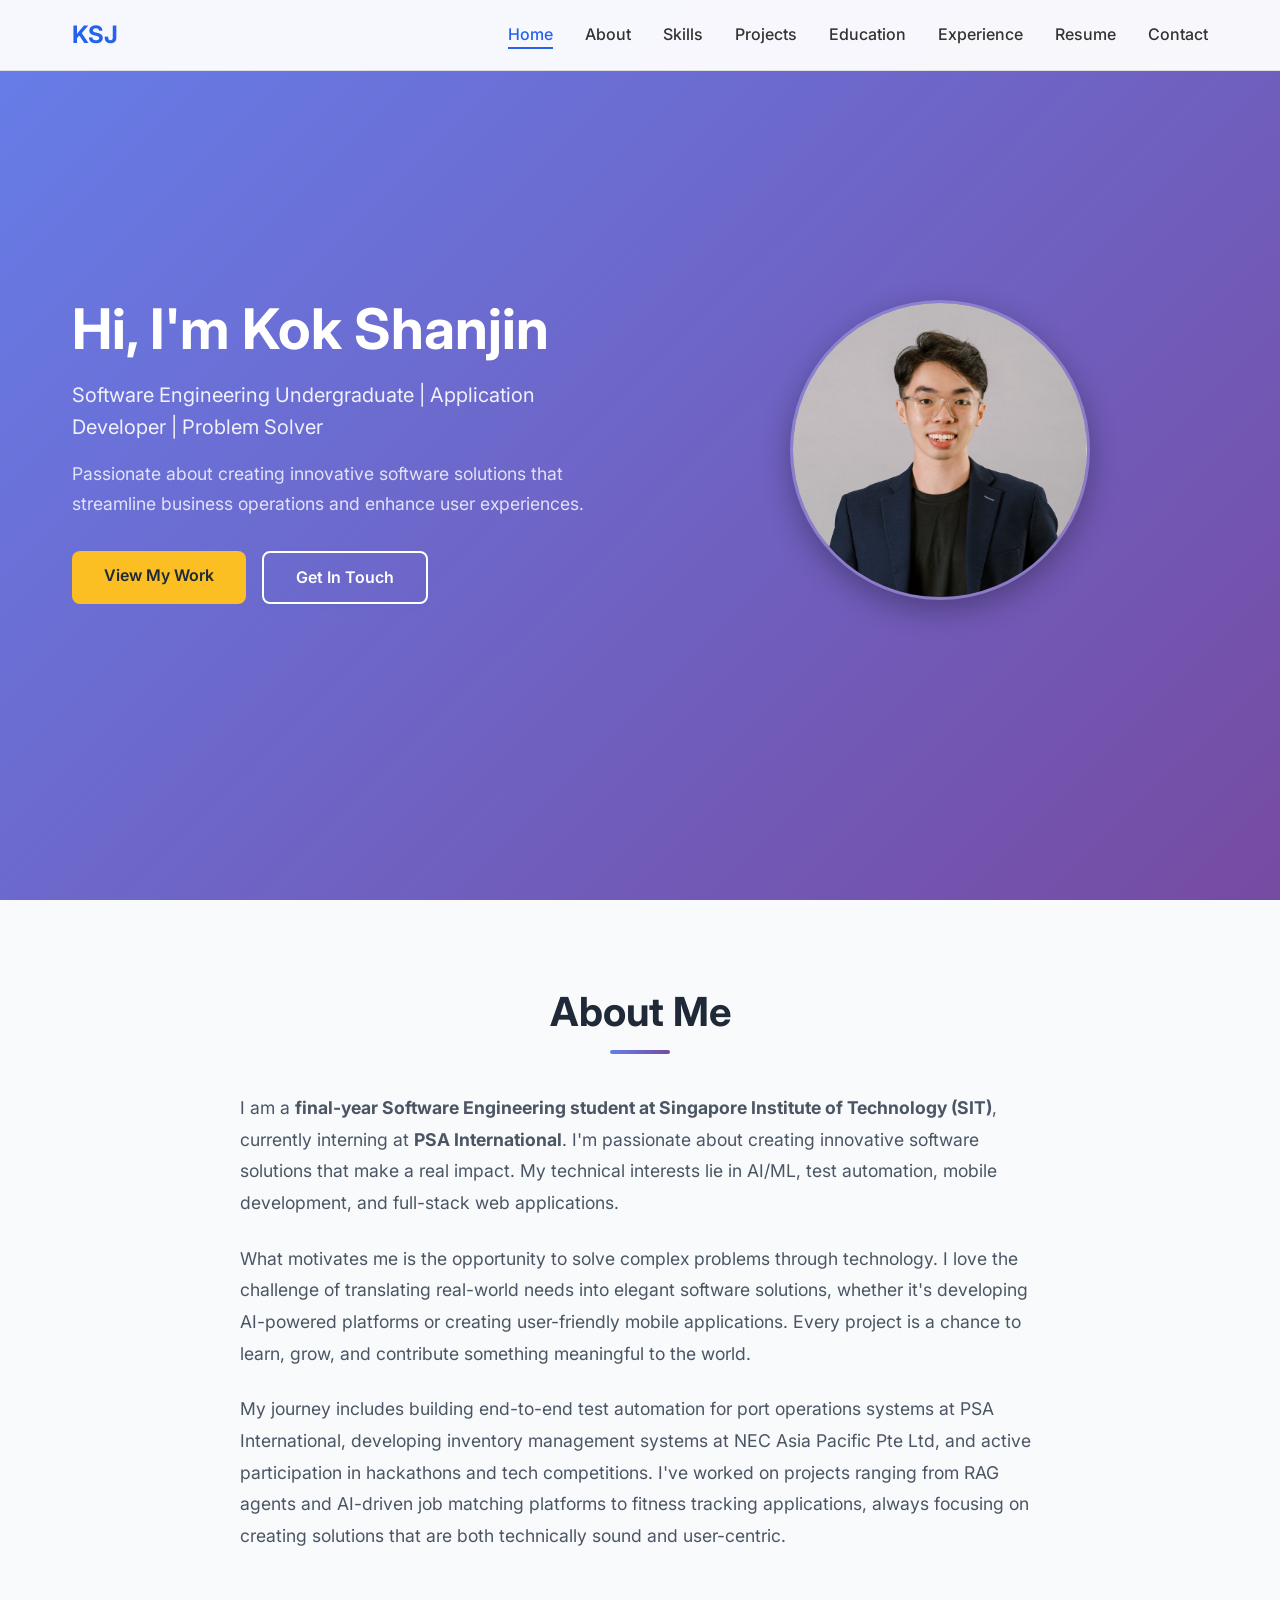
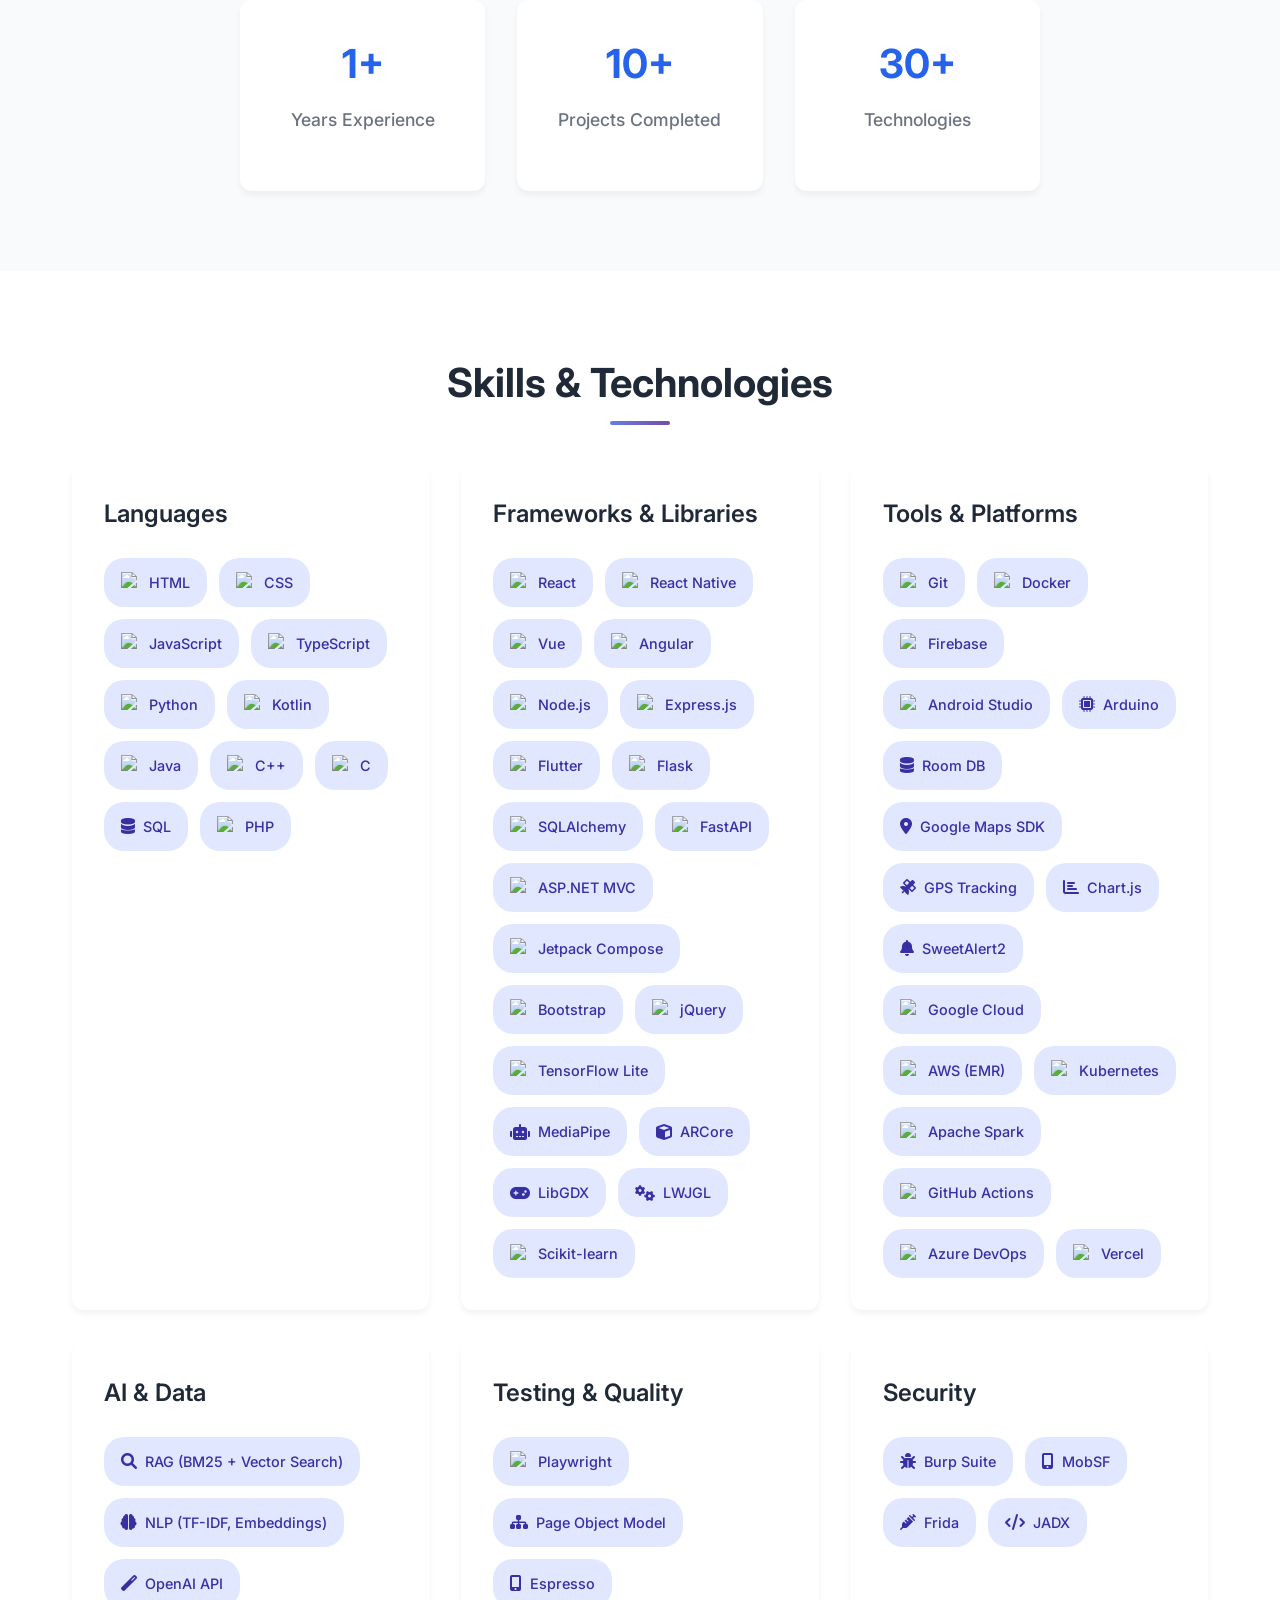
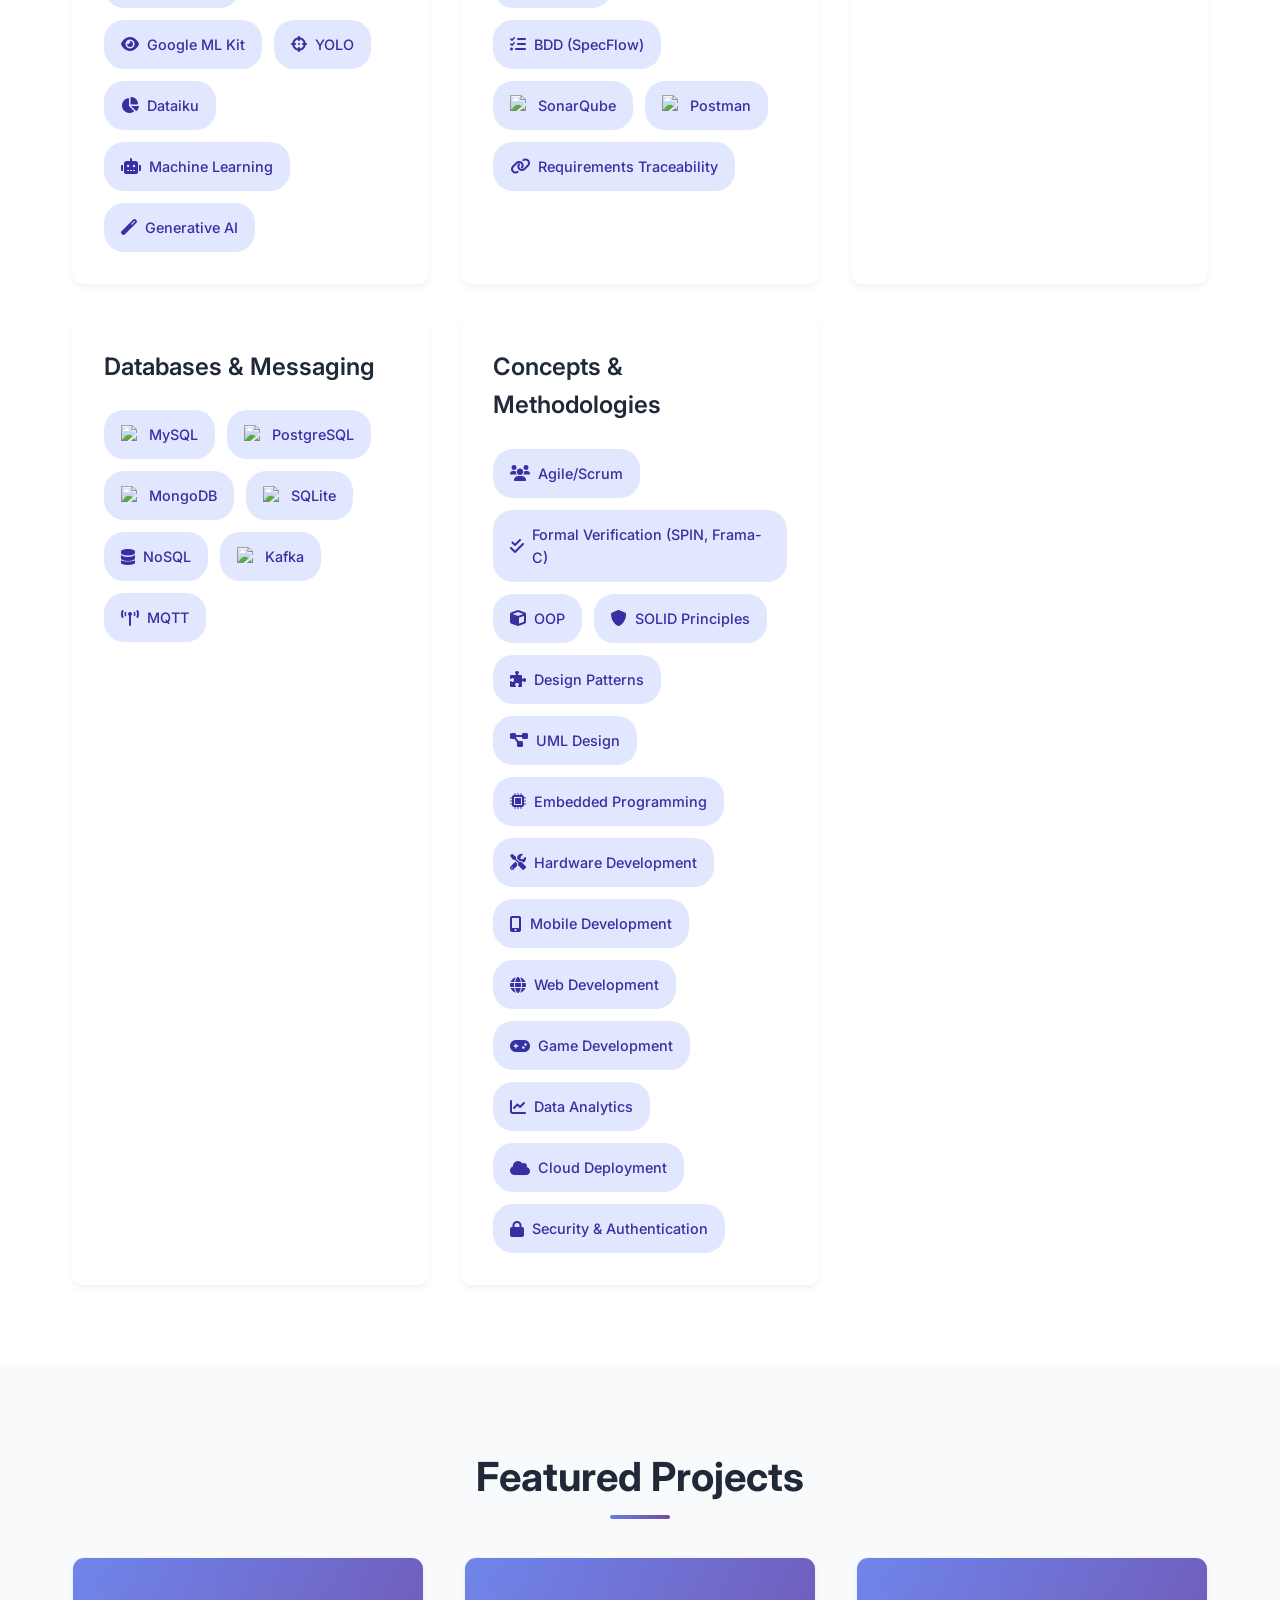
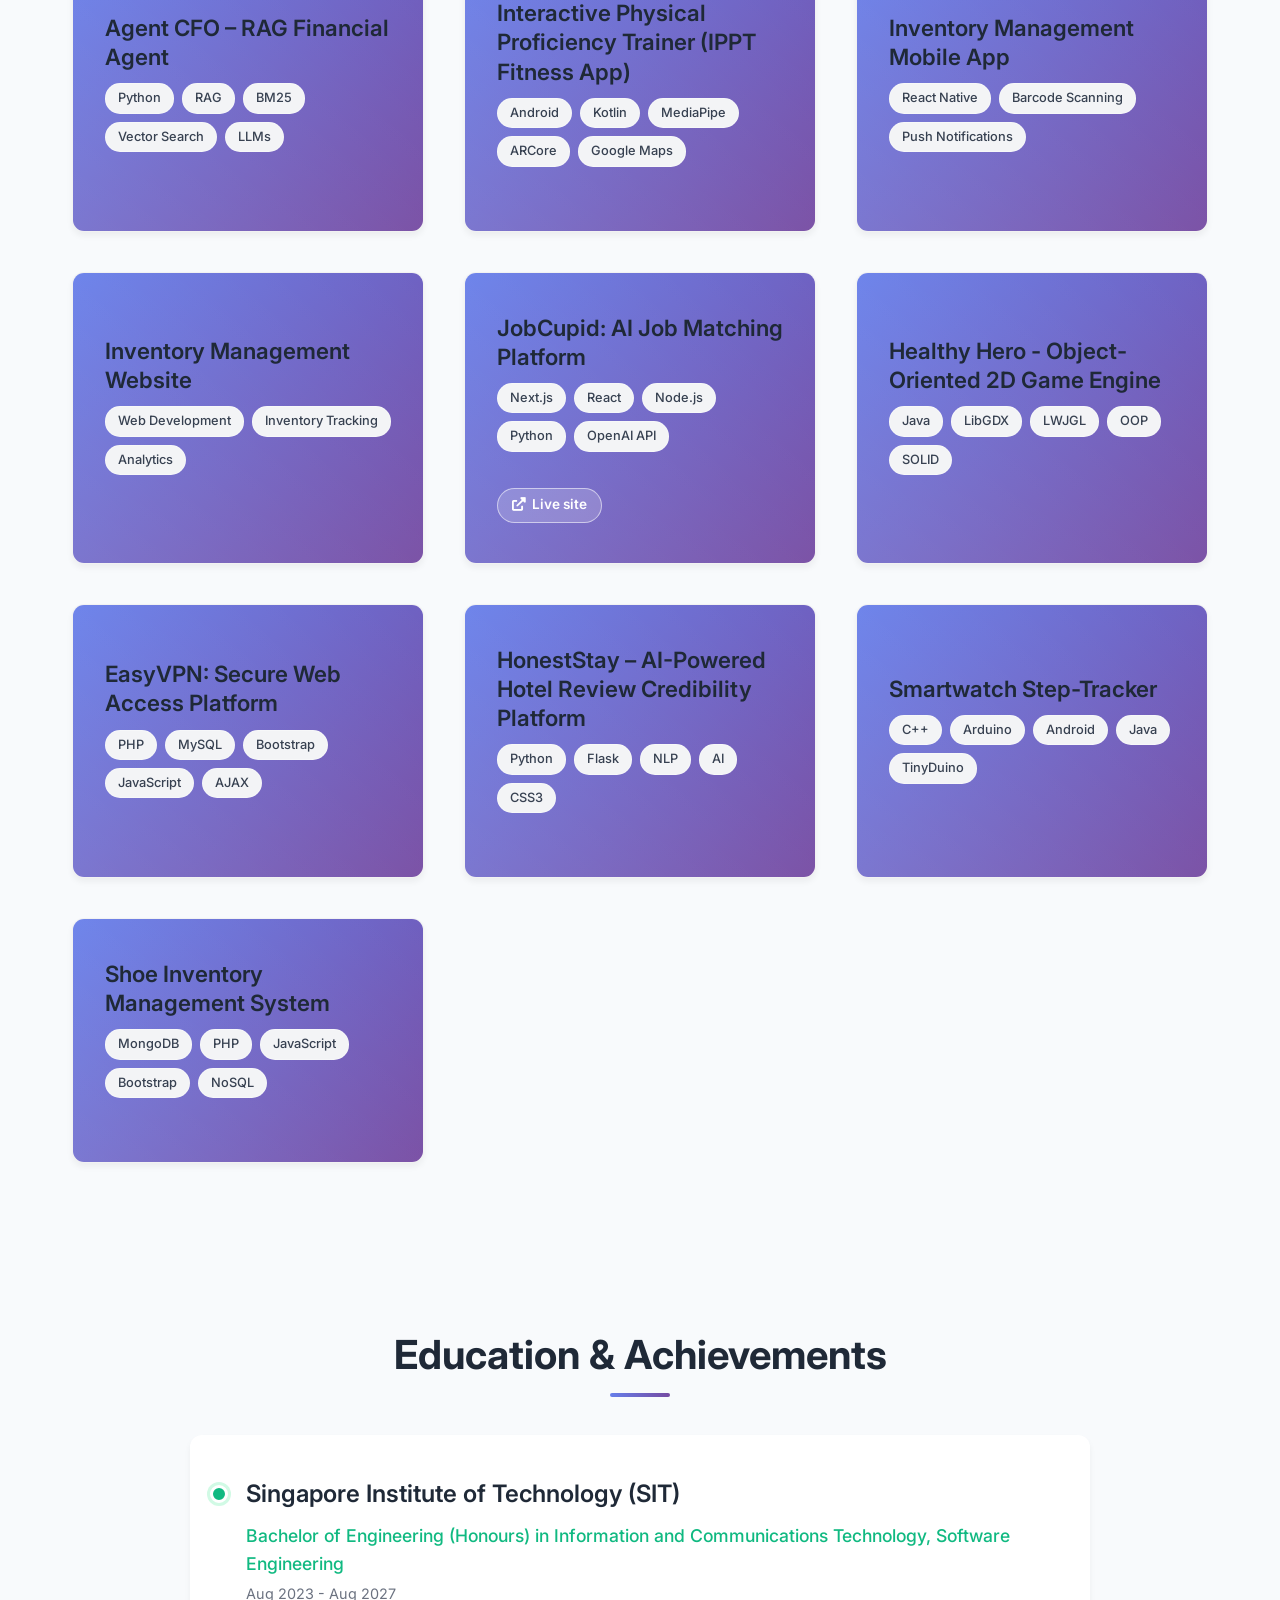
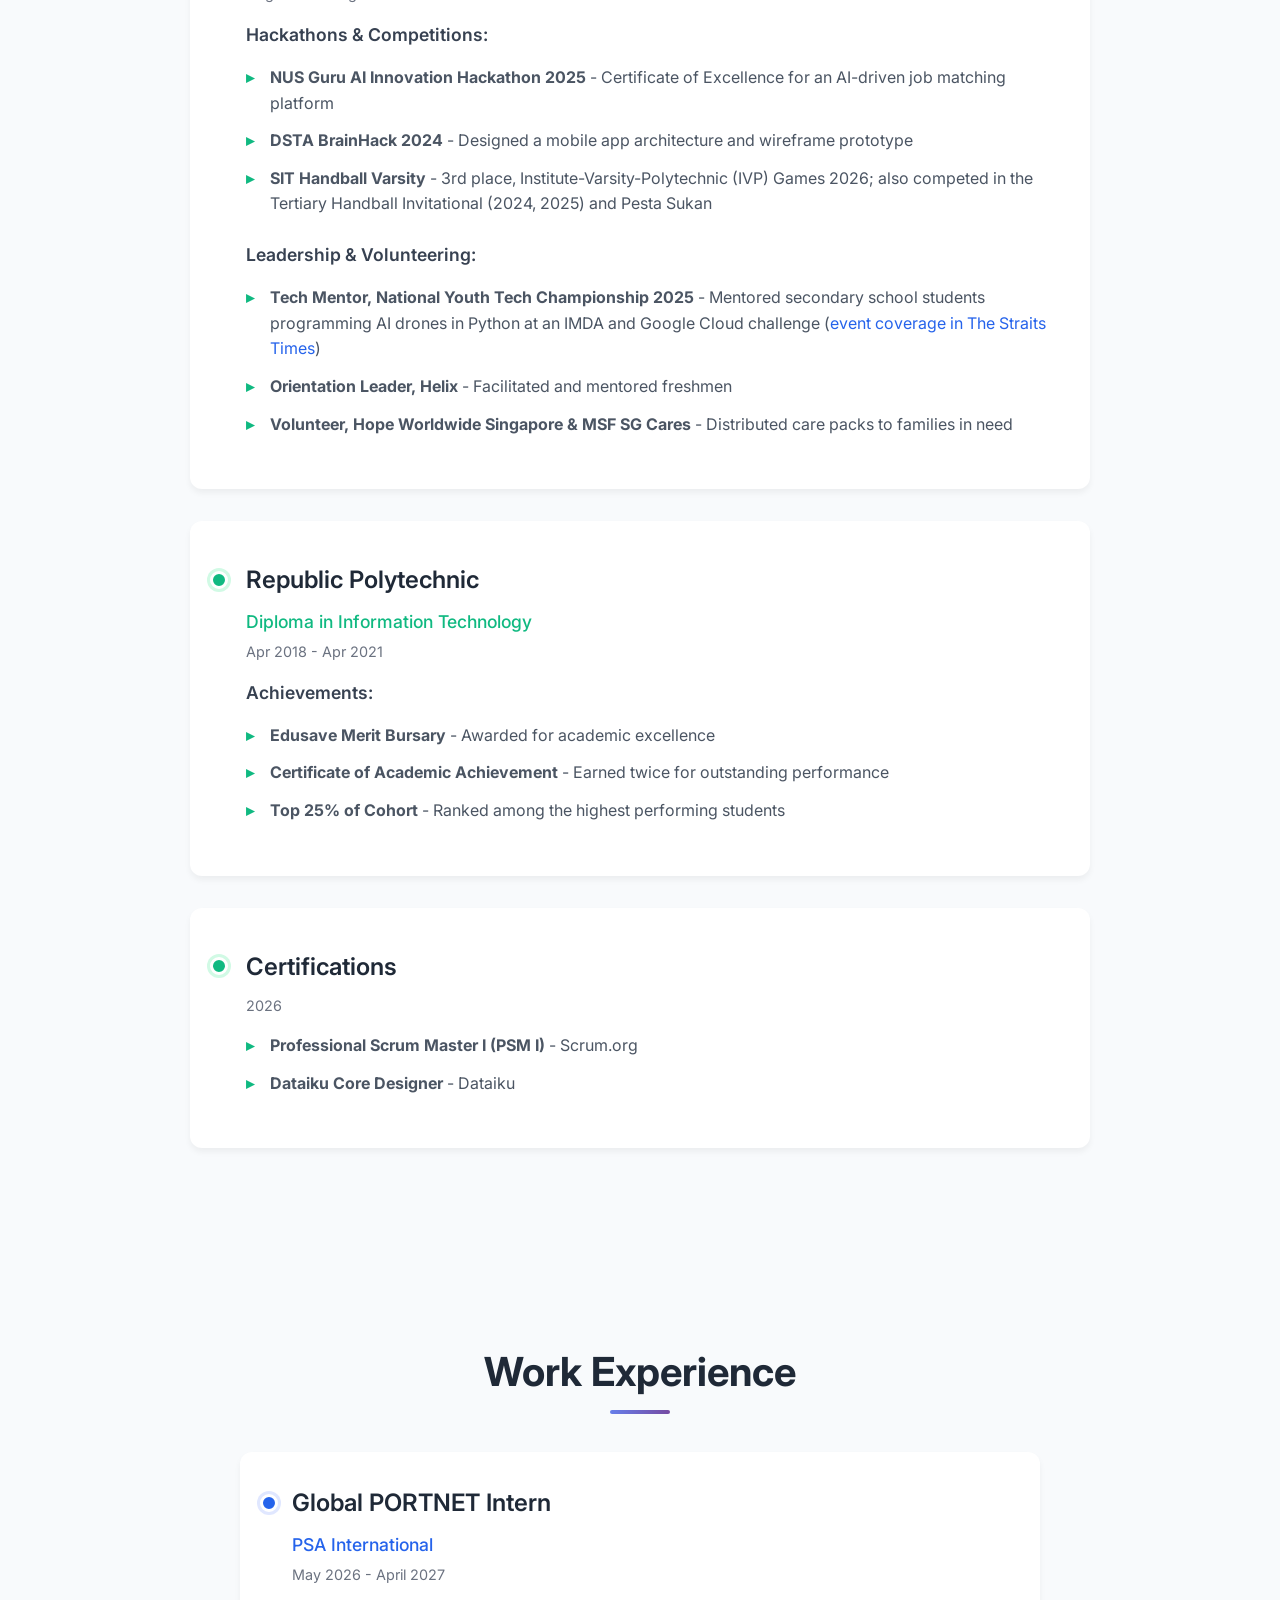
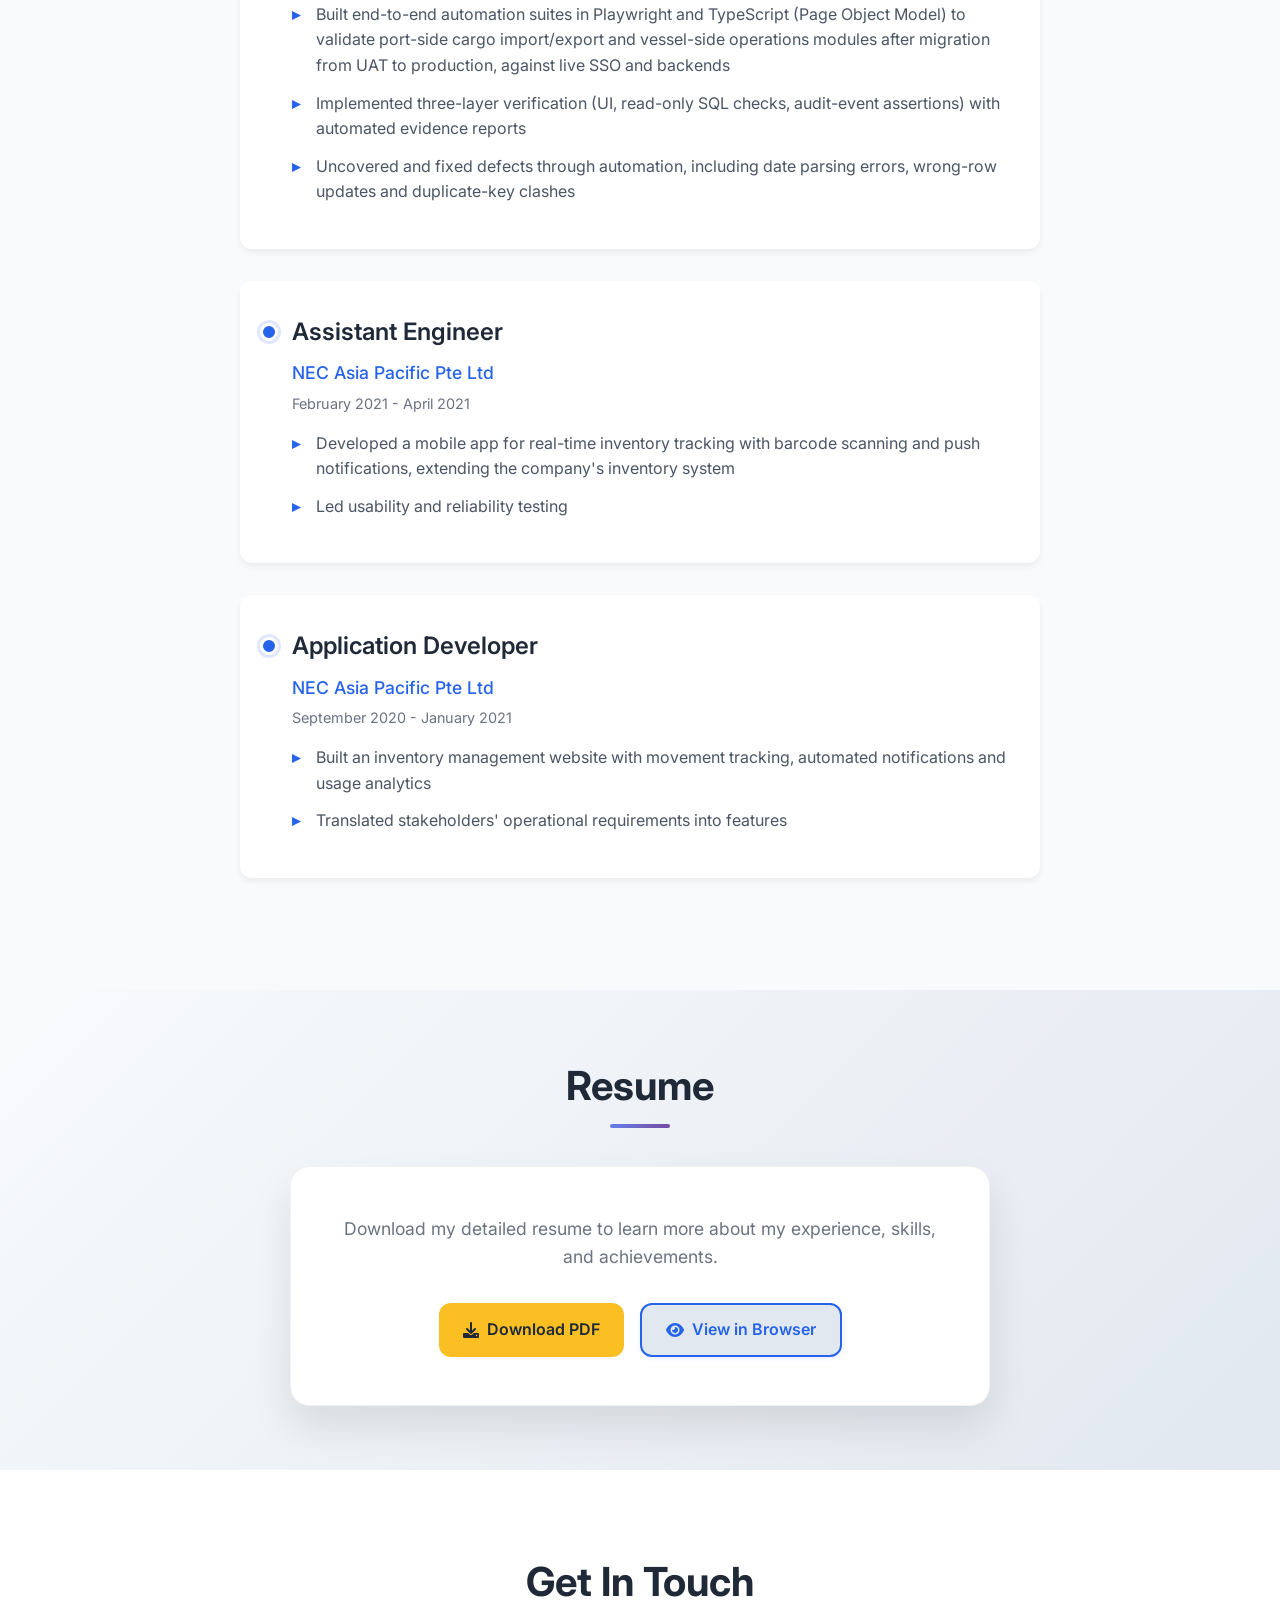
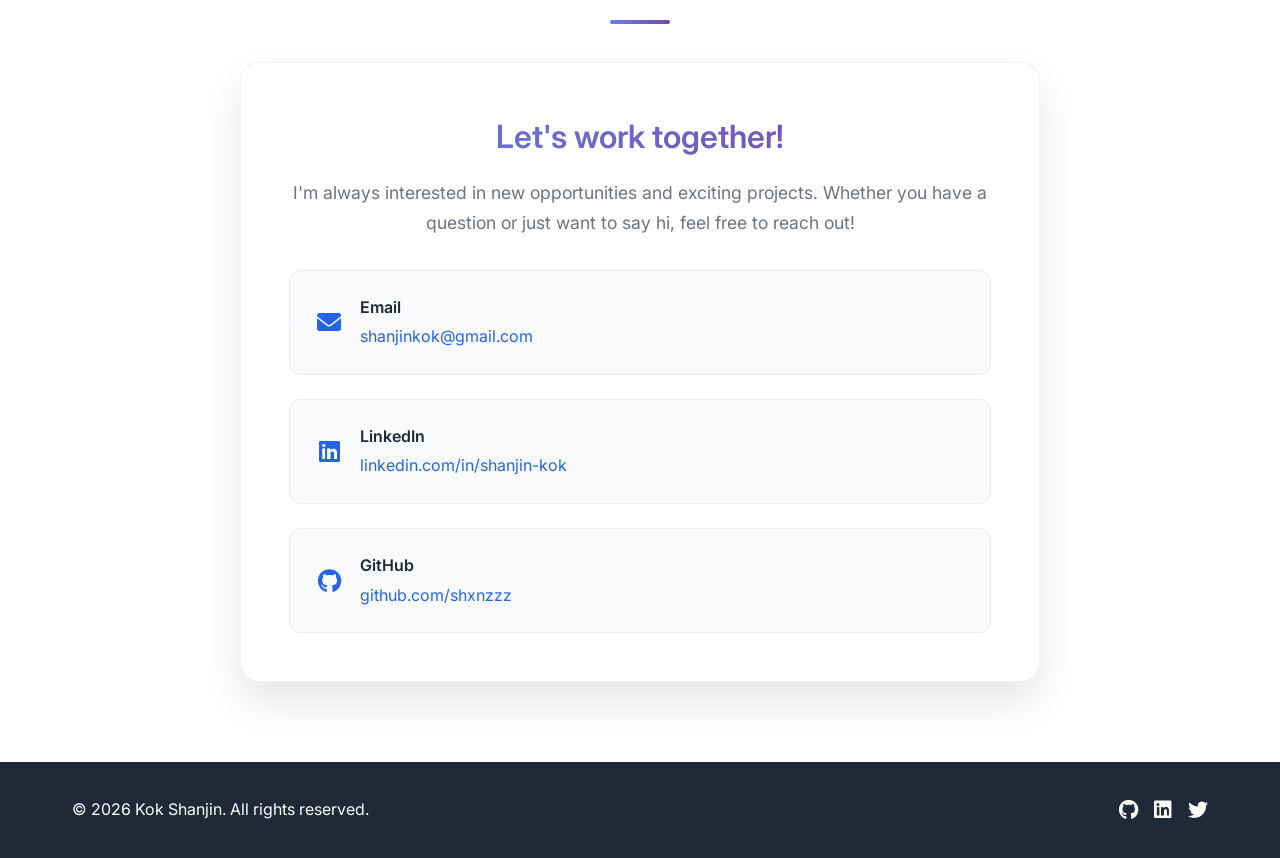
==== commit f034d2b5: "Link the live jobcupid site" ====
--- a/index.html
+++ b/index.html
@@ -1653,6 +1653,11 @@
                 <span>Python</span>
                 <span>OpenAI API</span>
               </div>
+              <a href="https://job-cupid-one.vercel.app/" class="project-live-link" target="_blank"
+                rel="noopener noreferrer" onclick="event.stopPropagation()">
+                <i class="fas fa-external-link-alt"></i>
+                Live site
+              </a>
             </div>
           </div>
         </div>
--- a/css/style.css
+++ b/css/style.css
@@ -661,6 +661,31 @@
 .project-tech span:hover {
   background: rgba(255, 255, 255, 0.3);
   transform: translateY(-2px);
+}
+
+.project-live-link {
+  display: inline-flex;
+  align-items: center;
+  gap: 0.4rem;
+  align-self: flex-start;
+  position: relative;
+  z-index: 2;
+  color: white;
+  text-decoration: none;
+  font-size: 0.85rem;
+  font-weight: 600;
+  padding: 0.35rem 0.85rem;
+  border-radius: 20px;
+  border: 1px solid rgba(255, 255, 255, 0.55);
+  background: rgba(255, 255, 255, 0.18);
+}
+
+.project-live-link:hover {
+  background: rgba(255, 255, 255, 0.32);
+}
+
+.modal-live-link {
+  margin-bottom: 1.5rem;
 }
 
 .project-links {
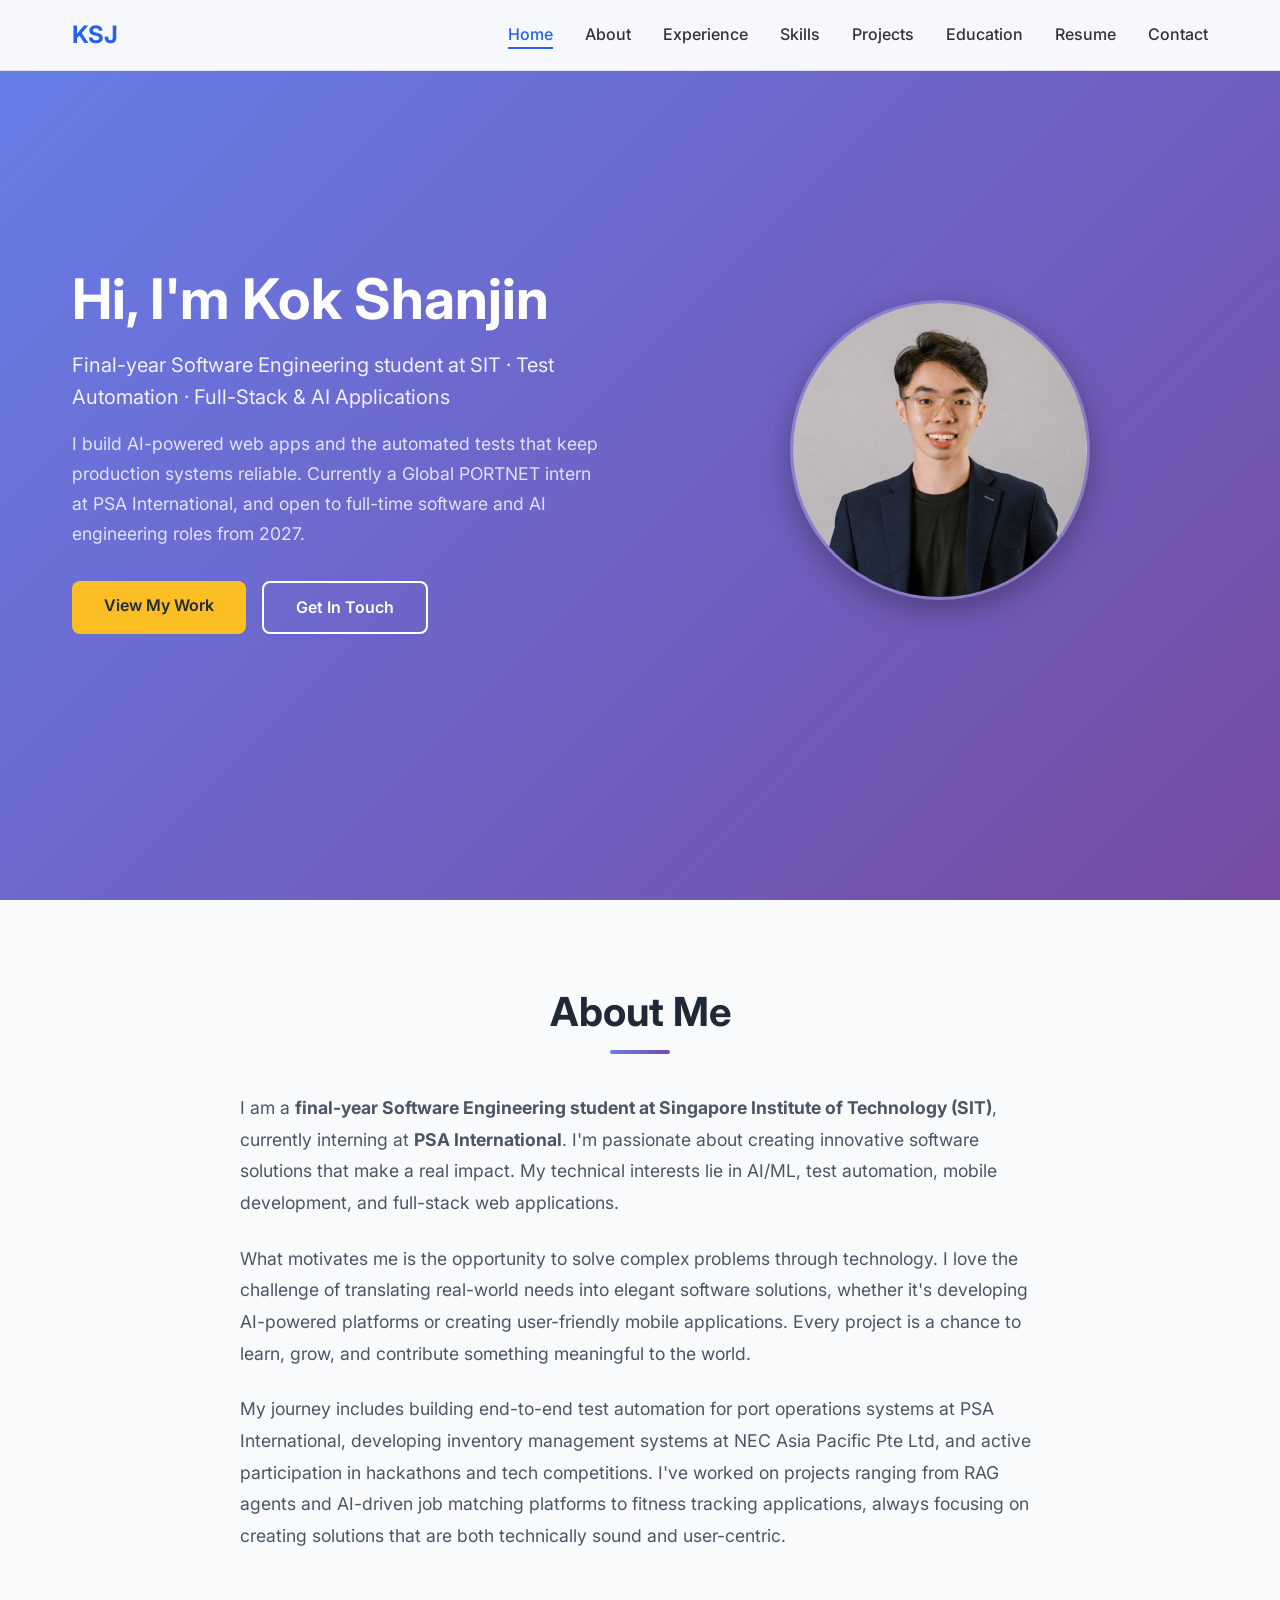
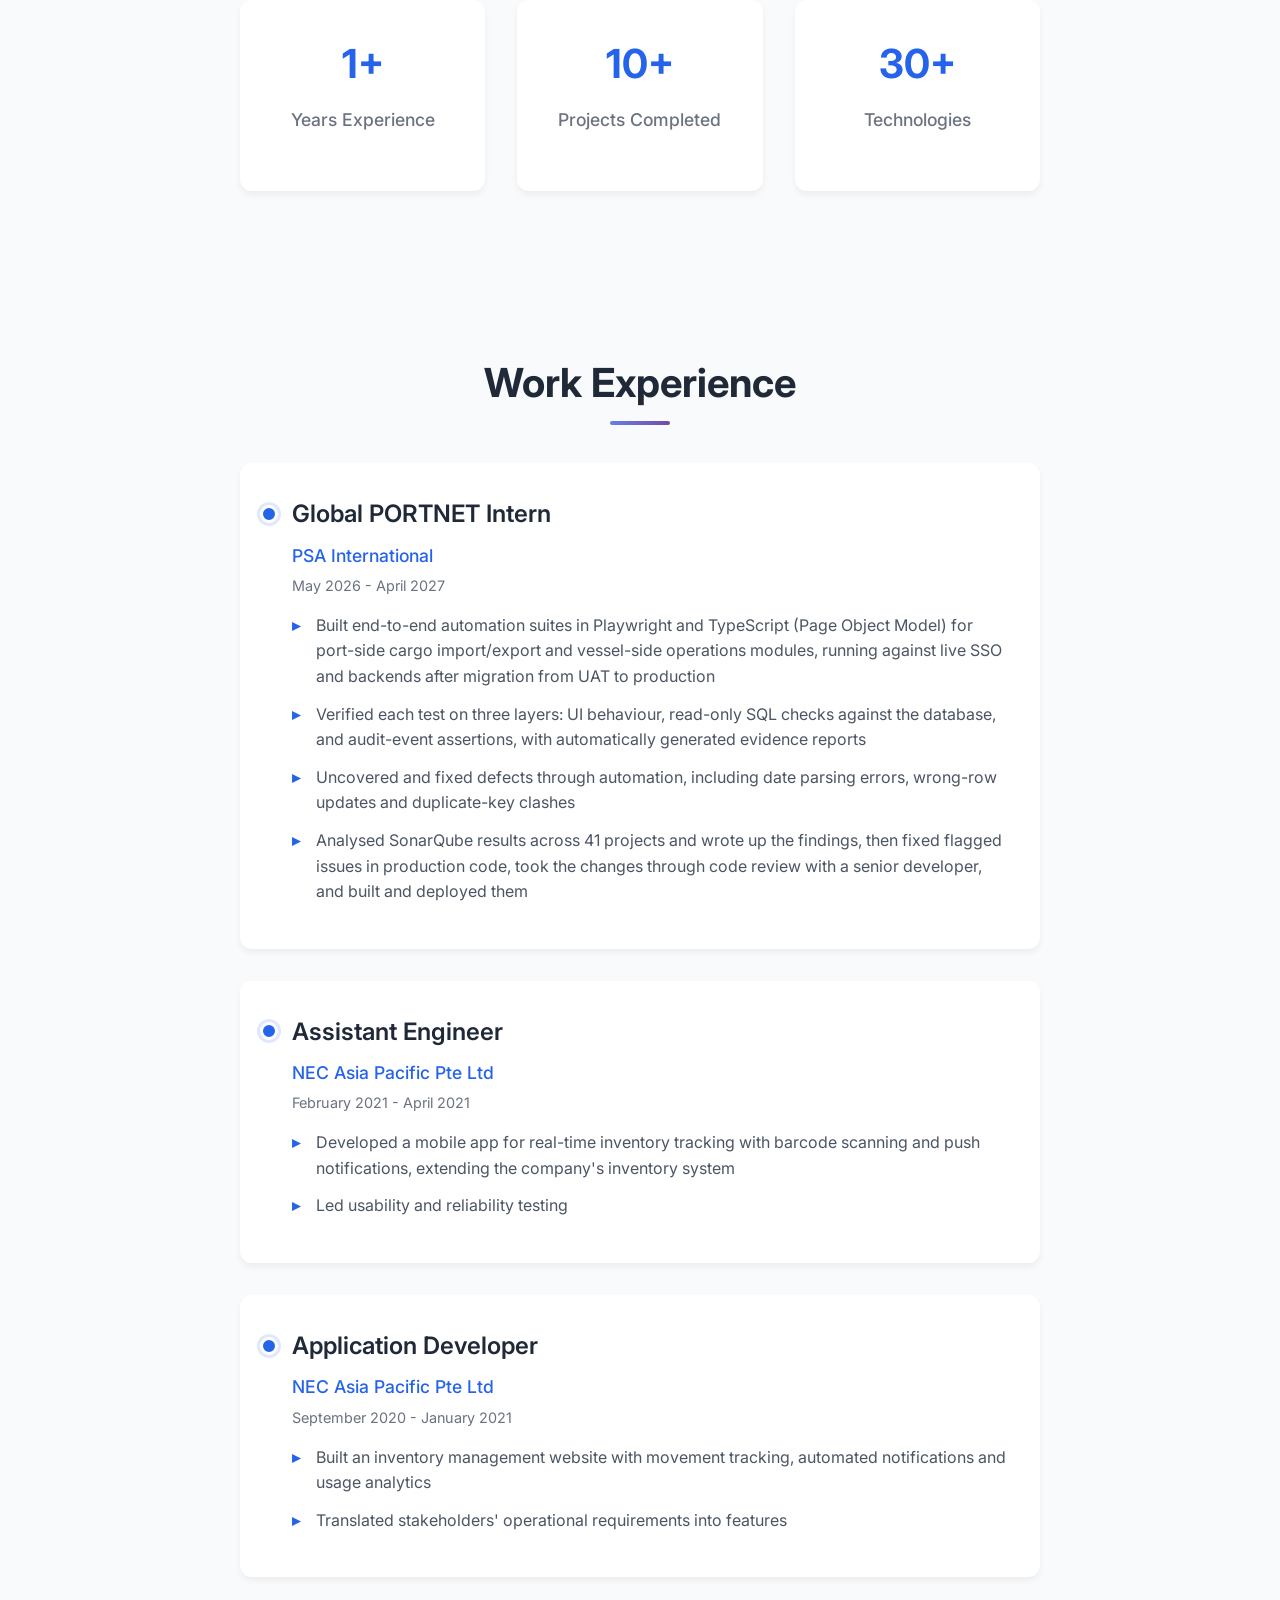
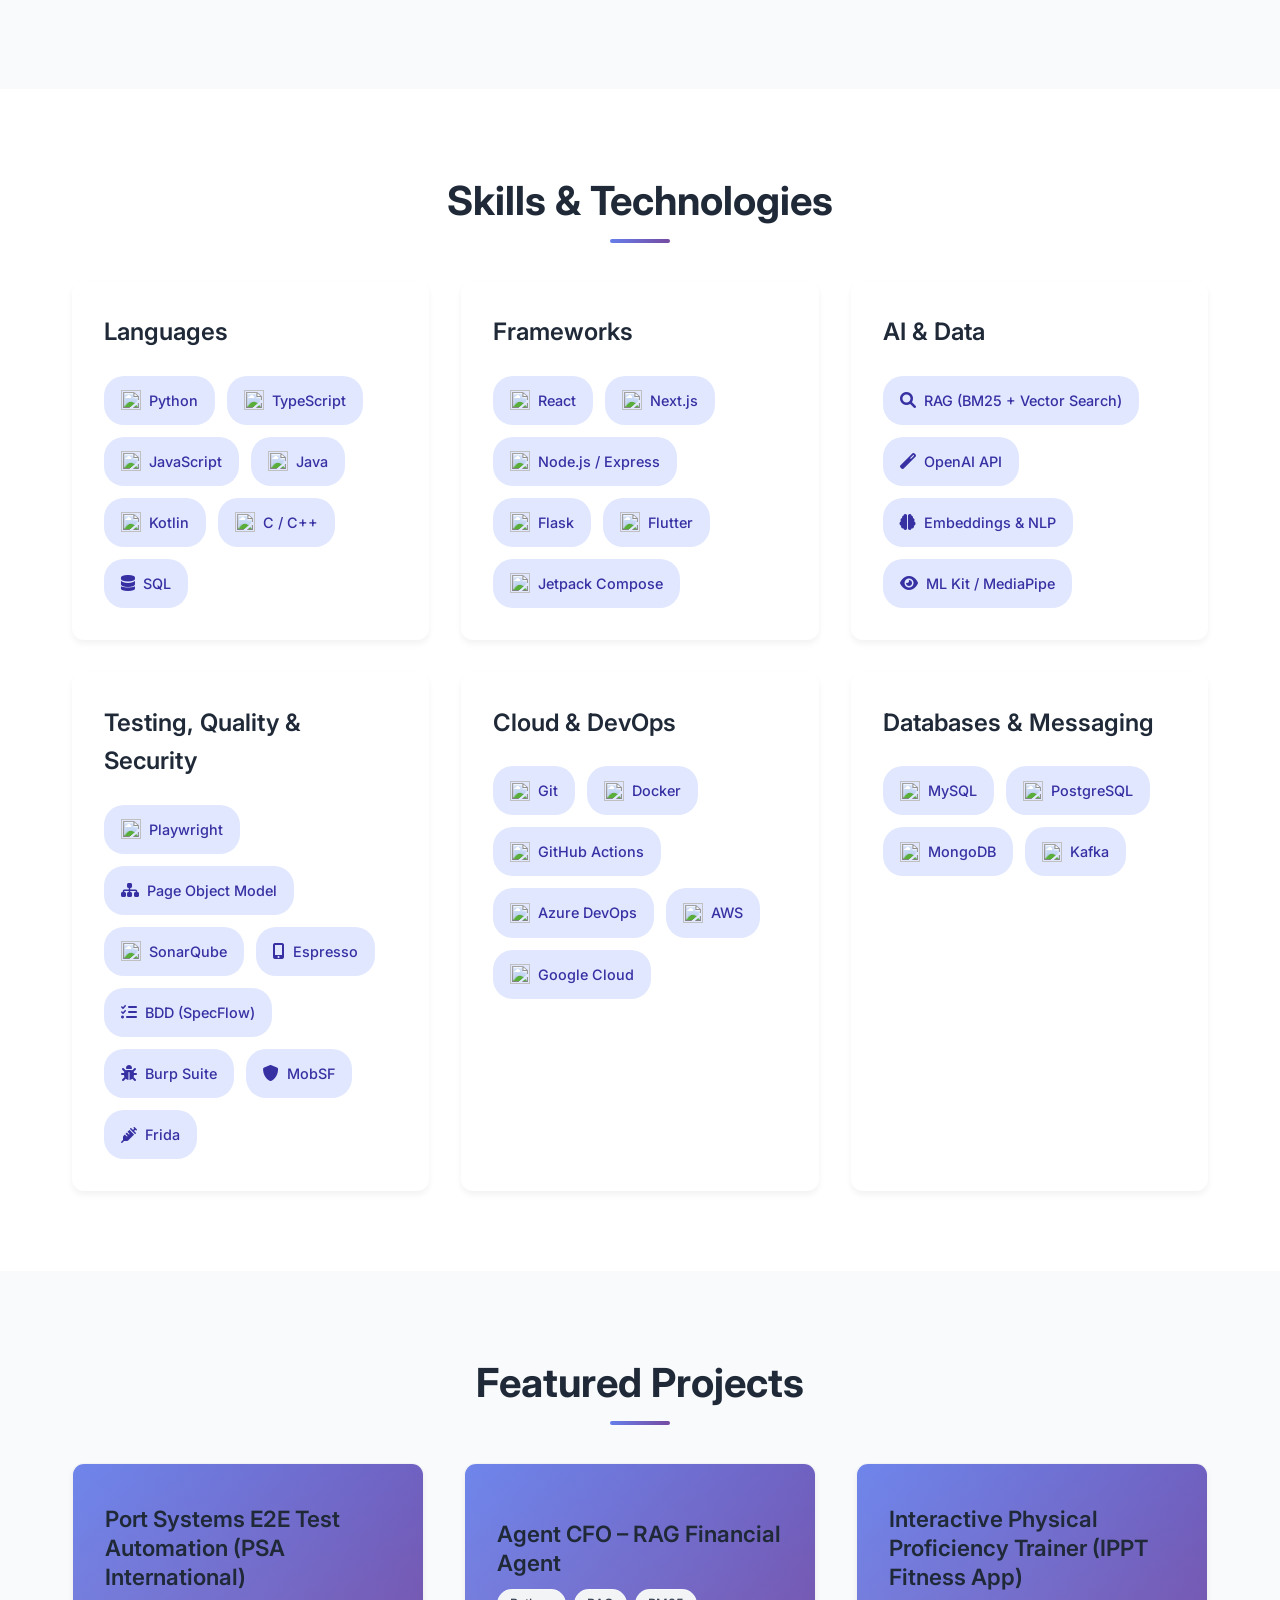
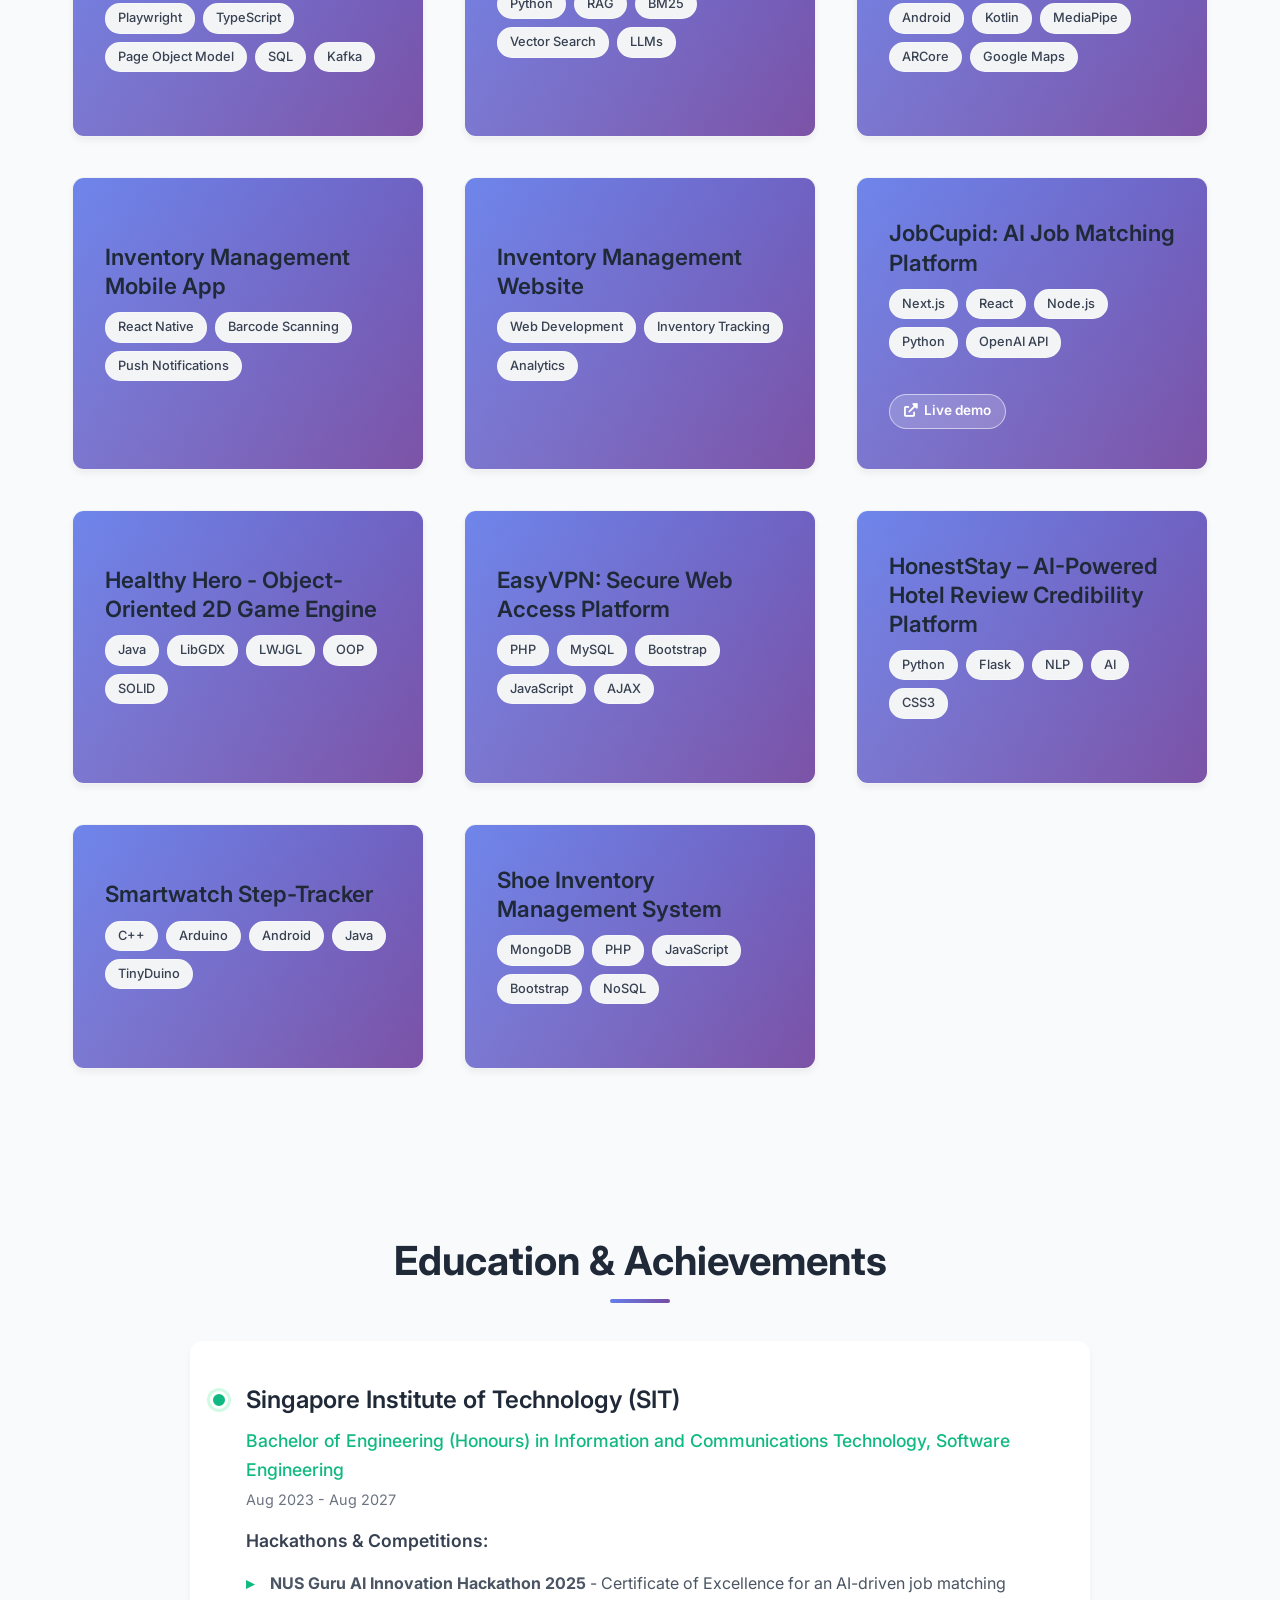
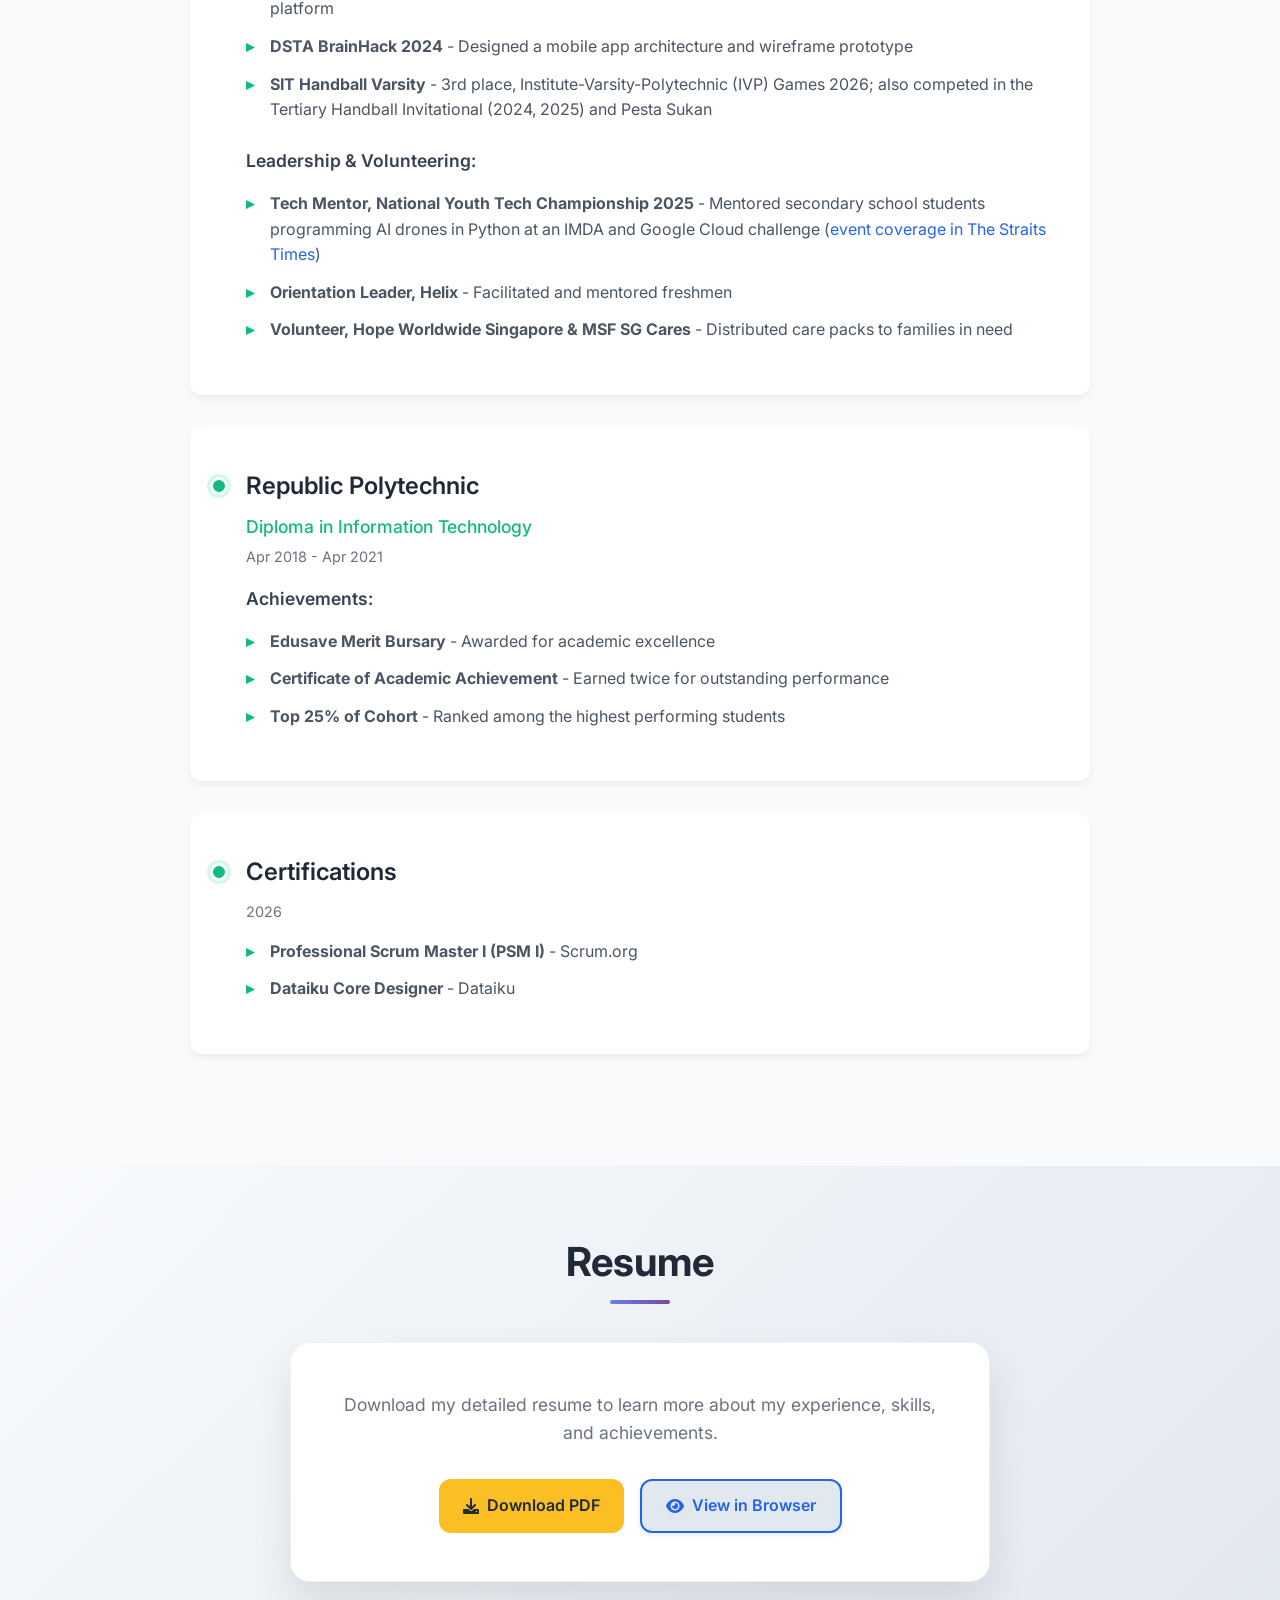
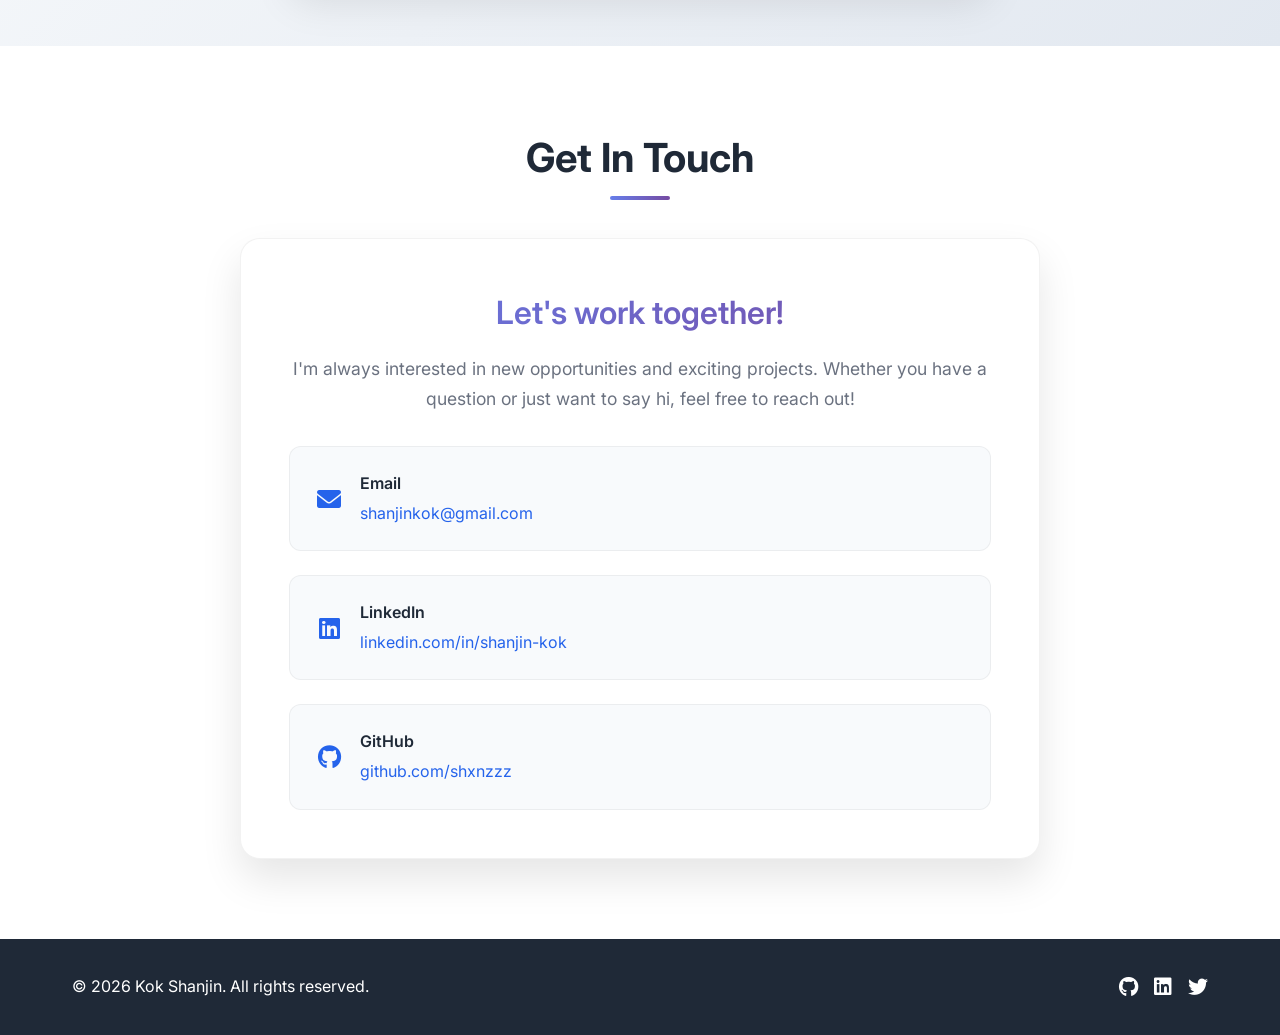
==== commit 6bddcebb: "update work experience tab" ====
--- a/index.html
+++ b/index.html
@@ -1038,6 +1038,9 @@
           <a href="#about" class="nav-link">About</a>
         </li>
         <li class="nav-item">
+          <a href="#experience" class="nav-link">Experience</a>
+        </li>
+        <li class="nav-item">
           <a href="#skills" class="nav-link">Skills</a>
         </li>
         <li class="nav-item">
@@ -1045,9 +1048,6 @@
         </li>
         <li class="nav-item">
           <a href="#education" class="nav-link">Education</a>
-        </li>
-        <li class="nav-item">
-          <a href="#experience" class="nav-link">Experience</a>
         </li>
         <li class="nav-item">
           <a href="#resume" class="nav-link">Resume</a>
@@ -1069,9 +1069,10 @@
     <div class="hero-container">
       <div class="hero-content">
         <h1 class="hero-title">Hi, I'm <span class="highlight">Kok Shanjin</span></h1>
-        <p class="hero-subtitle">Software Engineering Undergraduate | Application Developer | Problem Solver</p>
-        <p class="hero-description">Passionate about creating innovative software solutions that streamline business
-          operations and enhance user experiences.</p>
+        <p class="hero-subtitle">Final-year Software Engineering student at SIT · Test Automation · Full-Stack &amp; AI Applications</p>
+        <p class="hero-description">I build AI-powered web apps and the automated tests that keep production
+          systems reliable. Currently a Global PORTNET intern at PSA International, and open to full-time software and
+          AI engineering roles from 2027.</p>
         <div class="hero-buttons">
           <a href="#projects" class="btn btn-primary">View My Work</a>
           <a href="#contact" class="btn btn-secondary">Get In Touch</a>
@@ -1128,6 +1129,66 @@
     </div>
   </section>
 
+  <!-- Work Experience Section -->
+  <section id="experience" class="experience">
+    <div class="container">
+      <h2 class="section-title">Work Experience</h2>
+      <div class="experience-timeline">
+        <div class="experience-item">
+          <div class="experience-header">
+            <h3>Global PORTNET Intern</h3>
+            <p class="company">PSA International</p>
+            <p class="duration">May 2026 - April 2027</p>
+          </div>
+          <div class="experience-content">
+            <ul>
+              <li>Built end-to-end automation suites in Playwright and TypeScript (Page Object Model) for port-side
+                cargo import/export and vessel-side operations modules, running against live SSO and backends after
+                migration from UAT to production</li>
+              <li>Verified each test on three layers: UI behaviour, read-only SQL checks against the database, and
+                audit-event assertions, with automatically generated evidence reports</li>
+              <li>Uncovered and fixed defects through automation, including date parsing errors, wrong-row updates and
+                duplicate-key clashes</li>
+              <li>Analysed SonarQube results across 41 projects and wrote up the findings, then fixed flagged issues in
+                production code, took the changes through code review with a senior developer, and built and deployed
+                them</li>
+            </ul>
+          </div>
+        </div>
+
+        <div class="experience-item">
+          <div class="experience-header">
+            <h3>Assistant Engineer</h3>
+            <p class="company">NEC Asia Pacific Pte Ltd</p>
+            <p class="duration">February 2021 - April 2021</p>
+          </div>
+          <div class="experience-content">
+            <ul>
+              <li>Developed a mobile app for real-time inventory tracking with barcode scanning and push
+                notifications, extending the company's inventory system</li>
+              <li>Led usability and reliability testing</li>
+            </ul>
+          </div>
+        </div>
+
+        <div class="experience-item">
+          <div class="experience-header">
+            <h3>Application Developer</h3>
+            <p class="company">NEC Asia Pacific Pte Ltd</p>
+            <p class="duration">September 2020 - January 2021</p>
+          </div>
+          <div class="experience-content">
+            <ul>
+              <li>Built an inventory management website with movement tracking, automated notifications and usage
+                analytics</li>
+              <li>Translated stakeholders' operational requirements into features</li>
+            </ul>
+          </div>
+        </div>
+      </div>
+    </div>
+  </section>
+
   <!-- Skills Section -->
   <section id="skills" class="skills">
     <div class="container">
@@ -1137,293 +1198,93 @@
           <h3>Languages</h3>
           <div class="skill-items">
             <span class="skill-item">
-              <img src="https://cdn.jsdelivr.net/gh/devicons/devicon/icons/html5/html5-original.svg" alt="HTML5"
-                class="skill-icon">
-              HTML
-            </span>
-            <span class="skill-item">
-              <img src="https://cdn.jsdelivr.net/gh/devicons/devicon/icons/css3/css3-original.svg" alt="CSS3"
-                class="skill-icon">
-              CSS
-            </span>
-            <span class="skill-item">
-              <img src="https://cdn.jsdelivr.net/gh/devicons/devicon/icons/javascript/javascript-original.svg"
-                alt="JavaScript" class="skill-icon">
+              <img src="https://cdn.jsdelivr.net/gh/devicons/devicon/icons/python/python-original.svg" alt="" class="skill-icon">
+              Python
+            </span>
+            <span class="skill-item">
+              <img src="https://cdn.jsdelivr.net/gh/devicons/devicon/icons/typescript/typescript-original.svg" alt="" class="skill-icon">
+              TypeScript
+            </span>
+            <span class="skill-item">
+              <img src="https://cdn.jsdelivr.net/gh/devicons/devicon/icons/javascript/javascript-original.svg" alt="" class="skill-icon">
               JavaScript
             </span>
             <span class="skill-item">
-              <img src="https://cdn.jsdelivr.net/gh/devicons/devicon/icons/typescript/typescript-original.svg"
-                alt="TypeScript" class="skill-icon">
-              TypeScript
-            </span>
-            <span class="skill-item">
-              <img src="https://cdn.jsdelivr.net/gh/devicons/devicon/icons/python/python-original.svg" alt="Python"
-                class="skill-icon">
-              Python
-            </span>
-            <span class="skill-item">
-              <img src="https://cdn.jsdelivr.net/gh/devicons/devicon/icons/kotlin/kotlin-original.svg" alt="Kotlin"
-                class="skill-icon">
+              <img src="https://cdn.jsdelivr.net/gh/devicons/devicon/icons/java/java-original.svg" alt="" class="skill-icon">
+              Java
+            </span>
+            <span class="skill-item">
+              <img src="https://cdn.jsdelivr.net/gh/devicons/devicon/icons/kotlin/kotlin-original.svg" alt="" class="skill-icon">
               Kotlin
             </span>
             <span class="skill-item">
-              <img src="https://cdn.jsdelivr.net/gh/devicons/devicon/icons/java/java-original.svg" alt="Java"
-                class="skill-icon">
-              Java
-            </span>
-            <span class="skill-item">
-              <img src="https://cdn.jsdelivr.net/gh/devicons/devicon/icons/cplusplus/cplusplus-original.svg" alt="C++"
-                class="skill-icon">
-              C++
-            </span>
-            <span class="skill-item">
-              <img src="https://cdn.jsdelivr.net/gh/devicons/devicon/icons/c/c-original.svg" alt="C"
-                class="skill-icon">
-              C
+              <img src="https://cdn.jsdelivr.net/gh/devicons/devicon/icons/cplusplus/cplusplus-original.svg" alt="" class="skill-icon">
+              C / C++
             </span>
             <span class="skill-item">
               <i class="fas fa-database"></i>
               SQL
             </span>
-            <span class="skill-item">
-              <img src="https://cdn.jsdelivr.net/gh/devicons/devicon/icons/php/php-original.svg" alt="PHP"
-                class="skill-icon">
-              PHP
-            </span>
           </div>
         </div>
 
         <div class="skill-category">
-          <h3>Frameworks & Libraries</h3>
+          <h3>Frameworks</h3>
           <div class="skill-items">
             <span class="skill-item">
-              <img src="https://cdn.jsdelivr.net/gh/devicons/devicon/icons/react/react-original.svg" alt="React"
-                class="skill-icon">
+              <img src="https://cdn.jsdelivr.net/gh/devicons/devicon/icons/react/react-original.svg" alt="" class="skill-icon">
               React
             </span>
             <span class="skill-item">
-              <img src="https://cdn.jsdelivr.net/gh/devicons/devicon/icons/react/react-original.svg" alt="React Native"
-                class="skill-icon">
-              React Native
-            </span>
-            <span class="skill-item">
-              <img src="https://cdn.jsdelivr.net/gh/devicons/devicon/icons/vuejs/vuejs-original.svg" alt="Vue"
-                class="skill-icon">
-              Vue
-            </span>
-            <span class="skill-item">
-              <img src="https://cdn.jsdelivr.net/gh/devicons/devicon/icons/angularjs/angularjs-original.svg" alt="Angular"
-                class="skill-icon">
-              Angular
-            </span>
-            <span class="skill-item">
-              <img src="https://cdn.jsdelivr.net/gh/devicons/devicon/icons/nodejs/nodejs-original.svg" alt="Node.js"
-                class="skill-icon">
-              Node.js
-            </span>
-            <span class="skill-item">
-              <img src="https://cdn.jsdelivr.net/gh/devicons/devicon/icons/express/express-original.svg" alt="Express.js"
-                class="skill-icon">
-              Express.js
-            </span>
-            <span class="skill-item">
-              <img src="https://cdn.jsdelivr.net/gh/devicons/devicon/icons/flutter/flutter-original.svg" alt="Flutter"
-                class="skill-icon">
+              <img src="https://cdn.jsdelivr.net/gh/devicons/devicon/icons/nextjs/nextjs-original.svg" alt="" class="skill-icon">
+              Next.js
+            </span>
+            <span class="skill-item">
+              <img src="https://cdn.jsdelivr.net/gh/devicons/devicon/icons/nodejs/nodejs-original.svg" alt="" class="skill-icon">
+              Node.js / Express
+            </span>
+            <span class="skill-item">
+              <img src="https://cdn.jsdelivr.net/gh/devicons/devicon/icons/flask/flask-original.svg" alt="" class="skill-icon">
+              Flask
+            </span>
+            <span class="skill-item">
+              <img src="https://cdn.jsdelivr.net/gh/devicons/devicon/icons/flutter/flutter-original.svg" alt="" class="skill-icon">
               Flutter
             </span>
             <span class="skill-item">
-              <img src="https://cdn.jsdelivr.net/gh/devicons/devicon/icons/flask/flask-original.svg" alt="Flask"
-                class="skill-icon">
-              Flask
-            </span>
-            <span class="skill-item">
-              <img src="https://cdn.jsdelivr.net/gh/devicons/devicon/icons/sqlalchemy/sqlalchemy-original.svg"
-                alt="SQLAlchemy" class="skill-icon">
-              SQLAlchemy
-            </span>
-            <span class="skill-item">
-              <img src="https://cdn.jsdelivr.net/gh/devicons/devicon/icons/fastapi/fastapi-original.svg" alt="FastAPI"
-                class="skill-icon">
-              FastAPI
-            </span>
-            <span class="skill-item">
-              <img src="https://cdn.jsdelivr.net/gh/devicons/devicon/icons/dot-net/dot-net-original.svg" alt="ASP.NET"
-                class="skill-icon">
-              ASP.NET MVC
-            </span>
-            <span class="skill-item">
-              <img src="https://cdn.jsdelivr.net/gh/devicons/devicon/icons/jetpackcompose/jetpackcompose-original.svg"
-                alt="Jetpack Compose" class="skill-icon">
+              <img src="https://cdn.jsdelivr.net/gh/devicons/devicon/icons/jetpackcompose/jetpackcompose-original.svg" alt="" class="skill-icon">
               Jetpack Compose
             </span>
-            <span class="skill-item">
-              <img src="https://cdn.jsdelivr.net/gh/devicons/devicon/icons/bootstrap/bootstrap-original.svg" alt="Bootstrap"
-                class="skill-icon">
-              Bootstrap
-            </span>
-            <span class="skill-item">
-              <img src="https://cdn.jsdelivr.net/gh/devicons/devicon/icons/jquery/jquery-original.svg" alt="jQuery"
-                class="skill-icon">
-              jQuery
-            </span>
-            <span class="skill-item">
-              <img src="https://cdn.jsdelivr.net/gh/devicons/devicon/icons/tensorflow/tensorflow-original.svg" alt="TensorFlow"
-                class="skill-icon">
-              TensorFlow Lite
-            </span>
-            <span class="skill-item">
-              <i class="fas fa-robot"></i>
-              MediaPipe
-            </span>
-            <span class="skill-item">
-              <i class="fas fa-cube"></i>
-              ARCore
-            </span>
-            <span class="skill-item">
-              <i class="fas fa-gamepad"></i>
-              LibGDX
-            </span>
-            <span class="skill-item">
-              <i class="fas fa-cogs"></i>
-              LWJGL
-            </span>
-            <span class="skill-item">
-              <img src="https://cdn.jsdelivr.net/gh/devicons/devicon/icons/scikitlearn/scikitlearn-original.svg"
-                alt="Scikit-learn" class="skill-icon">
-              Scikit-learn
-            </span>
           </div>
         </div>
 
         <div class="skill-category">
-          <h3>Tools & Platforms</h3>
-          <div class="skill-items">
-            <span class="skill-item">
-              <img src="https://cdn.jsdelivr.net/gh/devicons/devicon/icons/git/git-original.svg" alt="Git"
-                class="skill-icon">
-              Git
-            </span>
-            <span class="skill-item">
-              <img src="https://cdn.jsdelivr.net/gh/devicons/devicon/icons/docker/docker-original.svg" alt="Docker"
-                class="skill-icon">
-              Docker
-            </span>
-            <span class="skill-item">
-              <img src="https://cdn.jsdelivr.net/gh/devicons/devicon/icons/firebase/firebase-plain.svg" alt="Firebase"
-                class="skill-icon">
-              Firebase
-            </span>
-            <span class="skill-item">
-              <img src="https://cdn.jsdelivr.net/gh/devicons/devicon/icons/android/android-original.svg" alt="Android Studio"
-                class="skill-icon">
-              Android Studio
-            </span>
-            <span class="skill-item">
-              <i class="fas fa-microchip"></i>
-              Arduino
-            </span>
-            <span class="skill-item">
-              <i class="fas fa-database"></i>
-              Room DB
-            </span>
-            <span class="skill-item">
-              <i class="fas fa-map-marker-alt"></i>
-              Google Maps SDK
-            </span>
-            <span class="skill-item">
-              <i class="fas fa-satellite"></i>
-              GPS Tracking
-            </span>
-            <span class="skill-item">
-              <i class="fas fa-chart-bar"></i>
-              Chart.js
-            </span>
-            <span class="skill-item">
-              <i class="fas fa-bell"></i>
-              SweetAlert2
-            </span>
-            <span class="skill-item">
-              <img src="https://cdn.jsdelivr.net/gh/devicons/devicon/icons/googlecloud/googlecloud-original.svg" alt="Google Cloud"
-                class="skill-icon">
-              Google Cloud
-            </span>
-            <span class="skill-item">
-              <img src="https://cdn.jsdelivr.net/gh/devicons/devicon/icons/amazonwebservices/amazonwebservices-original-wordmark.svg"
-                alt="AWS" class="skill-icon">
-              AWS (EMR)
-            </span>
-            <span class="skill-item">
-              <img src="https://cdn.jsdelivr.net/gh/devicons/devicon/icons/kubernetes/kubernetes-original.svg"
-                alt="Kubernetes" class="skill-icon">
-              Kubernetes
-            </span>
-            <span class="skill-item">
-              <img src="https://cdn.jsdelivr.net/gh/devicons/devicon/icons/apachespark/apachespark-original.svg"
-                alt="Apache Spark" class="skill-icon">
-              Apache Spark
-            </span>
-            <span class="skill-item">
-              <img src="https://cdn.jsdelivr.net/gh/devicons/devicon/icons/githubactions/githubactions-original.svg"
-                alt="GitHub Actions" class="skill-icon">
-              GitHub Actions
-            </span>
-            <span class="skill-item">
-              <img src="https://cdn.jsdelivr.net/gh/devicons/devicon/icons/azuredevops/azuredevops-original.svg"
-                alt="Azure DevOps" class="skill-icon">
-              Azure DevOps
-            </span>
-            <span class="skill-item">
-              <img src="https://cdn.jsdelivr.net/gh/devicons/devicon/icons/vercel/vercel-original.svg" alt="Vercel"
-                class="skill-icon">
-              Vercel
-            </span>
-          </div>
-        </div>
-
-        <div class="skill-category">
-          <h3>AI & Data</h3>
+          <h3>AI &amp; Data</h3>
           <div class="skill-items">
             <span class="skill-item">
               <i class="fas fa-search"></i>
               RAG (BM25 + Vector Search)
             </span>
             <span class="skill-item">
-              <i class="fas fa-brain"></i>
-              NLP (TF-IDF, Embeddings)
-            </span>
-            <span class="skill-item">
               <i class="fas fa-magic"></i>
               OpenAI API
             </span>
             <span class="skill-item">
+              <i class="fas fa-brain"></i>
+              Embeddings &amp; NLP
+            </span>
+            <span class="skill-item">
               <i class="fas fa-eye"></i>
-              Google ML Kit
-            </span>
-            <span class="skill-item">
-              <i class="fas fa-crosshairs"></i>
-              YOLO
-            </span>
-            <span class="skill-item">
-              <i class="fas fa-chart-pie"></i>
-              Dataiku
-            </span>
-            <span class="skill-item">
-              <i class="fas fa-robot"></i>
-              Machine Learning
-            </span>
-            <span class="skill-item">
-              <i class="fas fa-magic"></i>
-              Generative AI
+              ML Kit / MediaPipe
             </span>
           </div>
         </div>
 
         <div class="skill-category">
-          <h3>Testing & Quality</h3>
+          <h3>Testing, Quality &amp; Security</h3>
           <div class="skill-items">
             <span class="skill-item">
-              <img src="https://cdn.jsdelivr.net/gh/devicons/devicon/icons/playwright/playwright-original.svg"
-                alt="Playwright" class="skill-icon">
+              <img src="https://cdn.jsdelivr.net/gh/devicons/devicon/icons/playwright/playwright-original.svg" alt="" class="skill-icon">
               Playwright
             </span>
             <span class="skill-item">
@@ -1431,6 +1292,10 @@
               Page Object Model
             </span>
             <span class="skill-item">
+              <img src="https://cdn.jsdelivr.net/gh/devicons/devicon/icons/sonarqube/sonarqube-original.svg" alt="" class="skill-icon">
+              SonarQube
+            </span>
+            <span class="skill-item">
               <i class="fas fa-mobile-alt"></i>
               Espresso
             </span>
@@ -1439,141 +1304,68 @@
               BDD (SpecFlow)
             </span>
             <span class="skill-item">
-              <img src="https://cdn.jsdelivr.net/gh/devicons/devicon/icons/sonarqube/sonarqube-original.svg"
-                alt="SonarQube" class="skill-icon">
-              SonarQube
-            </span>
-            <span class="skill-item">
-              <img src="https://cdn.jsdelivr.net/gh/devicons/devicon/icons/postman/postman-original.svg" alt="Postman"
-                class="skill-icon">
-              Postman
-            </span>
-            <span class="skill-item">
-              <i class="fas fa-link"></i>
-              Requirements Traceability
-            </span>
-          </div>
-        </div>
-
-        <div class="skill-category">
-          <h3>Security</h3>
-          <div class="skill-items">
-            <span class="skill-item">
               <i class="fas fa-bug"></i>
               Burp Suite
             </span>
             <span class="skill-item">
-              <i class="fas fa-mobile-alt"></i>
+              <i class="fas fa-shield-alt"></i>
               MobSF
             </span>
             <span class="skill-item">
               <i class="fas fa-syringe"></i>
               Frida
             </span>
-            <span class="skill-item">
-              <i class="fas fa-code"></i>
-              JADX
-            </span>
           </div>
         </div>
 
         <div class="skill-category">
-          <h3>Databases & Messaging</h3>
+          <h3>Cloud &amp; DevOps</h3>
           <div class="skill-items">
             <span class="skill-item">
-              <img src="https://cdn.jsdelivr.net/gh/devicons/devicon/icons/mysql/mysql-original.svg" alt="MySQL"
-                class="skill-icon">
+              <img src="https://cdn.jsdelivr.net/gh/devicons/devicon/icons/git/git-original.svg" alt="" class="skill-icon">
+              Git
+            </span>
+            <span class="skill-item">
+              <img src="https://cdn.jsdelivr.net/gh/devicons/devicon/icons/docker/docker-original.svg" alt="" class="skill-icon">
+              Docker
+            </span>
+            <span class="skill-item">
+              <img src="https://cdn.jsdelivr.net/gh/devicons/devicon/icons/githubactions/githubactions-original.svg" alt="" class="skill-icon">
+              GitHub Actions
+            </span>
+            <span class="skill-item">
+              <img src="https://cdn.jsdelivr.net/gh/devicons/devicon/icons/azuredevops/azuredevops-original.svg" alt="" class="skill-icon">
+              Azure DevOps
+            </span>
+            <span class="skill-item">
+              <img src="https://cdn.jsdelivr.net/gh/devicons/devicon/icons/amazonwebservices/amazonwebservices-original-wordmark.svg" alt="" class="skill-icon">
+              AWS
+            </span>
+            <span class="skill-item">
+              <img src="https://cdn.jsdelivr.net/gh/devicons/devicon/icons/googlecloud/googlecloud-original.svg" alt="" class="skill-icon">
+              Google Cloud
+            </span>
+          </div>
+        </div>
+
+        <div class="skill-category">
+          <h3>Databases &amp; Messaging</h3>
+          <div class="skill-items">
+            <span class="skill-item">
+              <img src="https://cdn.jsdelivr.net/gh/devicons/devicon/icons/mysql/mysql-original.svg" alt="" class="skill-icon">
               MySQL
             </span>
             <span class="skill-item">
-              <img src="https://cdn.jsdelivr.net/gh/devicons/devicon/icons/postgresql/postgresql-original.svg"
-                alt="PostgreSQL" class="skill-icon">
+              <img src="https://cdn.jsdelivr.net/gh/devicons/devicon/icons/postgresql/postgresql-original.svg" alt="" class="skill-icon">
               PostgreSQL
             </span>
             <span class="skill-item">
-              <img src="https://cdn.jsdelivr.net/gh/devicons/devicon/icons/mongodb/mongodb-original.svg" alt="MongoDB"
-                class="skill-icon">
+              <img src="https://cdn.jsdelivr.net/gh/devicons/devicon/icons/mongodb/mongodb-original.svg" alt="" class="skill-icon">
               MongoDB
             </span>
             <span class="skill-item">
-              <img src="https://cdn.jsdelivr.net/gh/devicons/devicon/icons/sqlite/sqlite-original.svg" alt="SQLite"
-                class="skill-icon">
-              SQLite
-            </span>
-            <span class="skill-item">
-              <i class="fas fa-database"></i>
-              NoSQL
-            </span>
-            <span class="skill-item">
-              <img src="https://cdn.jsdelivr.net/gh/devicons/devicon/icons/apachekafka/apachekafka-original.svg"
-                alt="Kafka" class="skill-icon">
+              <img src="https://cdn.jsdelivr.net/gh/devicons/devicon/icons/apachekafka/apachekafka-original.svg" alt="" class="skill-icon">
               Kafka
-            </span>
-            <span class="skill-item">
-              <i class="fas fa-tower-broadcast"></i>
-              MQTT
-            </span>
-          </div>
-        </div>
-
-        <div class="skill-category">
-          <h3>Concepts & Methodologies</h3>
-          <div class="skill-items">
-            <span class="skill-item">
-              <i class="fas fa-users"></i>
-              Agile/Scrum
-            </span>
-            <span class="skill-item">
-              <i class="fas fa-check-double"></i>
-              Formal Verification (SPIN, Frama-C)
-            </span>
-            <span class="skill-item">
-              <i class="fas fa-cube"></i>
-              OOP
-            </span>
-            <span class="skill-item">
-              <i class="fas fa-shield-alt"></i>
-              SOLID Principles
-            </span>
-            <span class="skill-item">
-              <i class="fas fa-puzzle-piece"></i>
-              Design Patterns
-            </span>
-            <span class="skill-item">
-              <i class="fas fa-project-diagram"></i>
-              UML Design
-            </span>
-            <span class="skill-item">
-              <i class="fas fa-microchip"></i>
-              Embedded Programming
-            </span>
-            <span class="skill-item">
-              <i class="fas fa-tools"></i>
-              Hardware Development
-            </span>
-            <span class="skill-item">
-              <i class="fas fa-mobile-alt"></i>
-              Mobile Development
-            </span>
-            <span class="skill-item">
-              <i class="fas fa-globe"></i>
-              Web Development
-            </span>
-            <span class="skill-item">
-              <i class="fas fa-gamepad"></i>
-              Game Development
-            </span>
-            <span class="skill-item">
-              <i class="fas fa-chart-line"></i>
-              Data Analytics
-            </span>
-            <span class="skill-item">
-              <i class="fas fa-cloud"></i>
-              Cloud Deployment
-            </span>
-            <span class="skill-item">
-              <i class="fas fa-lock"></i>
-              Security & Authentication
             </span>
           </div>
         </div>
@@ -1586,7 +1378,22 @@
     <div class="container">
       <h2 class="section-title">Featured Projects</h2>
       <div class="projects-grid">
-        <div class="project-card" onclick="openProjectModal('agent-cfo')">
+        <div class="project-card" data-project="psa-automation" onclick="openProjectModal('psa-automation')">
+          <div class="project-header">
+            <div class="project-basic-info">
+              <h3>Port Systems E2E Test Automation (PSA International)</h3>
+              <div class="project-tech">
+                <span>Playwright</span>
+                <span>TypeScript</span>
+                <span>Page Object Model</span>
+                <span>SQL</span>
+                <span>Kafka</span>
+              </div>
+            </div>
+          </div>
+        </div>
+
+        <div class="project-card" data-project="agent-cfo" onclick="openProjectModal('agent-cfo')">
           <div class="project-header">
             <div class="project-basic-info">
               <h3>Agent CFO – RAG Financial Agent</h3>
@@ -1601,7 +1408,7 @@
           </div>
         </div>
 
-        <div class="project-card" onclick="openProjectModal('ippt')">
+        <div class="project-card" data-project="ippt" onclick="openProjectModal('ippt')">
           <div class="project-header">
             <div class="project-basic-info">
               <h3>Interactive Physical Proficiency Trainer (IPPT Fitness App)</h3>
@@ -1616,7 +1423,7 @@
           </div>
         </div>
 
-        <div class="project-card" onclick="openProjectModal('inventory')">
+        <div class="project-card" data-project="inventory" onclick="openProjectModal('inventory')">
           <div class="project-header">
             <div class="project-basic-info">
               <h3>Inventory Management Mobile App</h3>
@@ -1629,7 +1436,7 @@
           </div>
         </div>
 
-        <div class="project-card" onclick="openProjectModal('inventory-web')">
+        <div class="project-card" data-project="inventory-web" onclick="openProjectModal('inventory-web')">
           <div class="project-header">
             <div class="project-basic-info">
               <h3>Inventory Management Website</h3>
@@ -1642,7 +1449,7 @@
           </div>
         </div>
 
-        <div class="project-card" onclick="openProjectModal('ai-job')">
+        <div class="project-card" data-project="ai-job" onclick="openProjectModal('ai-job')">
           <div class="project-header">
             <div class="project-basic-info">
               <h3>JobCupid: AI Job Matching Platform</h3>
@@ -1653,16 +1460,11 @@
                 <span>Python</span>
                 <span>OpenAI API</span>
               </div>
-              <a href="https://job-cupid-one.vercel.app/" class="project-live-link" target="_blank"
-                rel="noopener noreferrer" onclick="event.stopPropagation()">
-                <i class="fas fa-external-link-alt"></i>
-                Live site
-              </a>
             </div>
           </div>
         </div>
 
-        <div class="project-card" onclick="openProjectModal('healthy-hero')">
+        <div class="project-card" data-project="healthy-hero" onclick="openProjectModal('healthy-hero')">
           <div class="project-header">
             <div class="project-basic-info">
               <h3>Healthy Hero - Object-Oriented 2D Game Engine</h3>
@@ -1677,7 +1479,7 @@
           </div>
         </div>
 
-        <div class="project-card" onclick="openProjectModal('easyvpn')">
+        <div class="project-card" data-project="easyvpn" onclick="openProjectModal('easyvpn')">
           <div class="project-header">
             <div class="project-basic-info">
               <h3>EasyVPN: Secure Web Access Platform</h3>
@@ -1692,7 +1494,7 @@
           </div>
         </div>
 
-        <div class="project-card" onclick="openProjectModal('honestystay')">
+        <div class="project-card" data-project="honestystay" onclick="openProjectModal('honestystay')">
           <div class="project-header">
             <div class="project-basic-info">
               <h3>HonestStay – AI-Powered Hotel Review Credibility Platform</h3>
@@ -1707,7 +1509,7 @@
           </div>
         </div>
 
-        <div class="project-card" onclick="openProjectModal('smartwatch')">
+        <div class="project-card" data-project="smartwatch" onclick="openProjectModal('smartwatch')">
           <div class="project-header">
             <div class="project-basic-info">
               <h3>Smartwatch Step-Tracker</h3>
@@ -1723,7 +1525,7 @@
         </div>
       
 
-      <div class="project-card" onclick="openProjectModal('shoe-inventory')">
+      <div class="project-card" data-project="shoe-inventory" onclick="openProjectModal('shoe-inventory')">
           <div class="project-header">
             <div class="project-basic-info">
               <h3>Shoe Inventory Management System</h3>
@@ -1810,62 +1612,6 @@
     </div>
   </section>
 
-  <!-- Work Experience Section -->
-  <section id="experience" class="experience">
-    <div class="container">
-      <h2 class="section-title">Work Experience</h2>
-      <div class="experience-timeline">
-        <div class="experience-item">
-          <div class="experience-header">
-            <h3>Global PORTNET Intern</h3>
-            <p class="company">PSA International</p>
-            <p class="duration">May 2026 - April 2027</p>
-          </div>
-          <div class="experience-content">
-            <ul>
-              <li>Built end-to-end automation suites in Playwright and TypeScript (Page Object Model) to validate
-                port-side cargo import/export and vessel-side operations modules after migration from UAT to
-                production, against live SSO and backends</li>
-              <li>Implemented three-layer verification (UI, read-only SQL checks, audit-event assertions) with
-                automated evidence reports</li>
-              <li>Uncovered and fixed defects through automation, including date parsing errors, wrong-row updates and
-                duplicate-key clashes</li>
-            </ul>
-          </div>
-        </div>
-
-        <div class="experience-item">
-          <div class="experience-header">
-            <h3>Assistant Engineer</h3>
-            <p class="company">NEC Asia Pacific Pte Ltd</p>
-            <p class="duration">February 2021 - April 2021</p>
-          </div>
-          <div class="experience-content">
-            <ul>
-              <li>Developed a mobile app for real-time inventory tracking with barcode scanning and push
-                notifications, extending the company's inventory system</li>
-              <li>Led usability and reliability testing</li>
-            </ul>
-          </div>
-        </div>
-
-        <div class="experience-item">
-          <div class="experience-header">
-            <h3>Application Developer</h3>
-            <p class="company">NEC Asia Pacific Pte Ltd</p>
-            <p class="duration">September 2020 - January 2021</p>
-          </div>
-          <div class="experience-content">
-            <ul>
-              <li>Built an inventory management website with movement tracking, automated notifications and usage
-                analytics</li>
-              <li>Translated stakeholders' operational requirements into features</li>
-            </ul>
-          </div>
-        </div>
-      </div>
-    </div>
-  </section>
 
   <!-- Resume Section -->
   <section id="resume" class="resume">
--- a/css/style.css
+++ b/css/style.css
@@ -1891,3 +1891,33 @@
     image-rendering: crisp-edges;
   }
 }
+
+
+/* Project Code / Live demo links */
+.project-card-links {
+  display: flex;
+  flex-wrap: wrap;
+  gap: 0.5rem;
+}
+
+.modal-links {
+  display: flex;
+  flex-wrap: wrap;
+  gap: 0.75rem;
+  margin-bottom: 1.5rem;
+}
+
+.btn.btn-outline {
+  display: inline-flex;
+  align-items: center;
+  gap: 0.5rem;
+  background: transparent;
+  color: #2563eb;
+  border: 2px solid #2563eb;
+  padding: 0.6rem 1.25rem;
+}
+
+.btn.btn-outline:hover {
+  background: #2563eb;
+  color: white;
+}
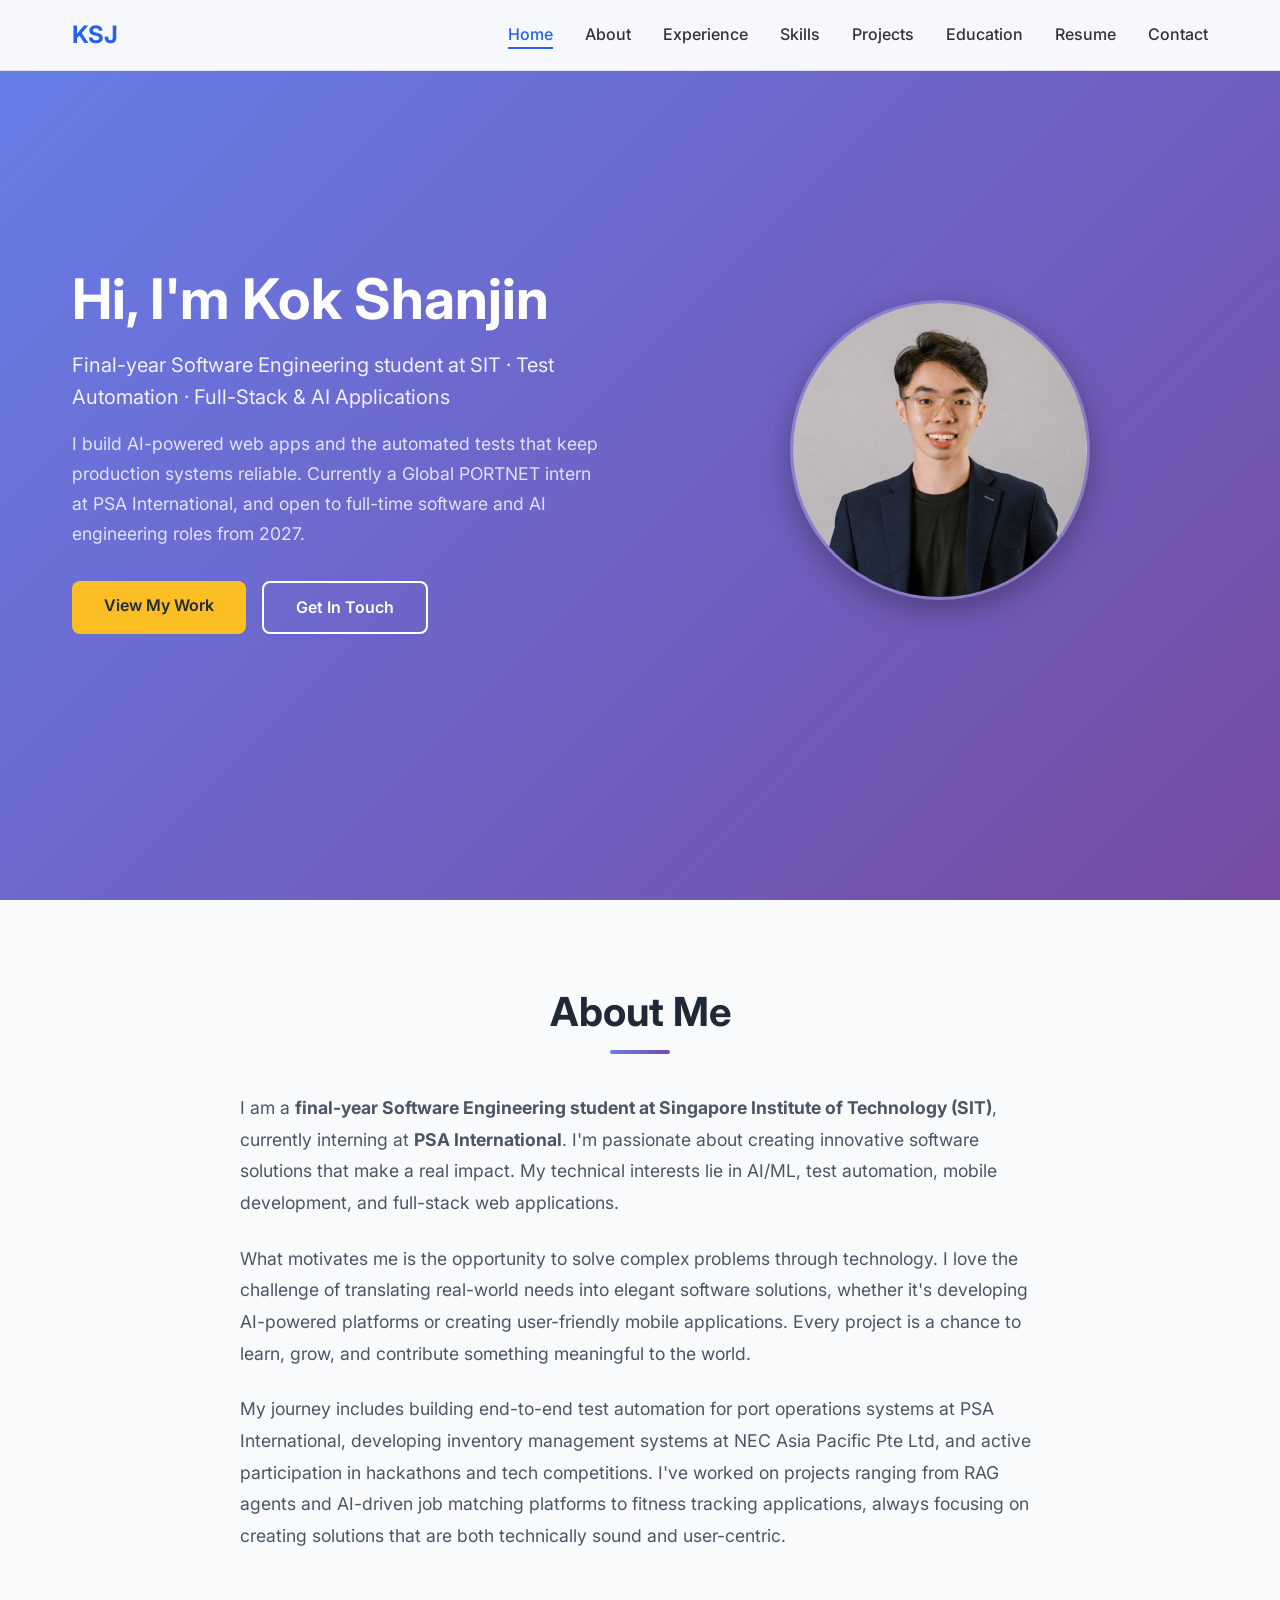
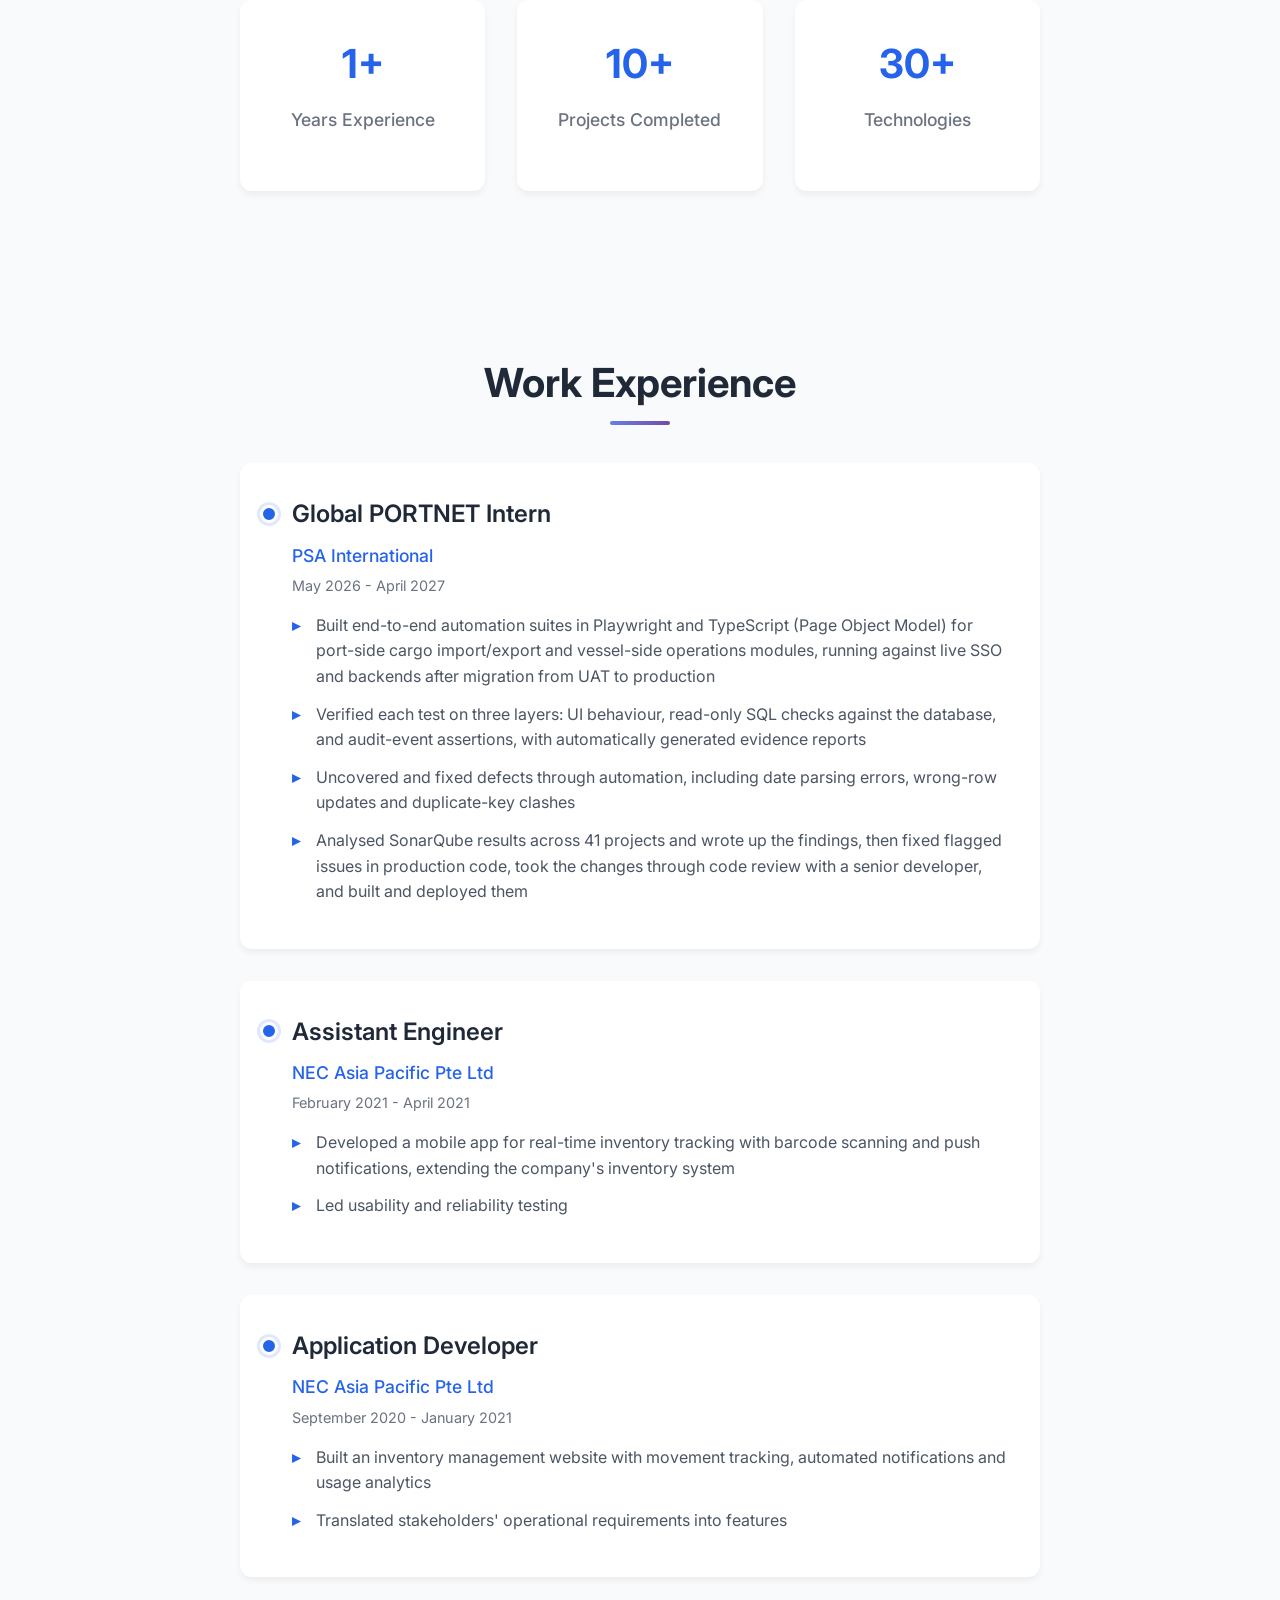
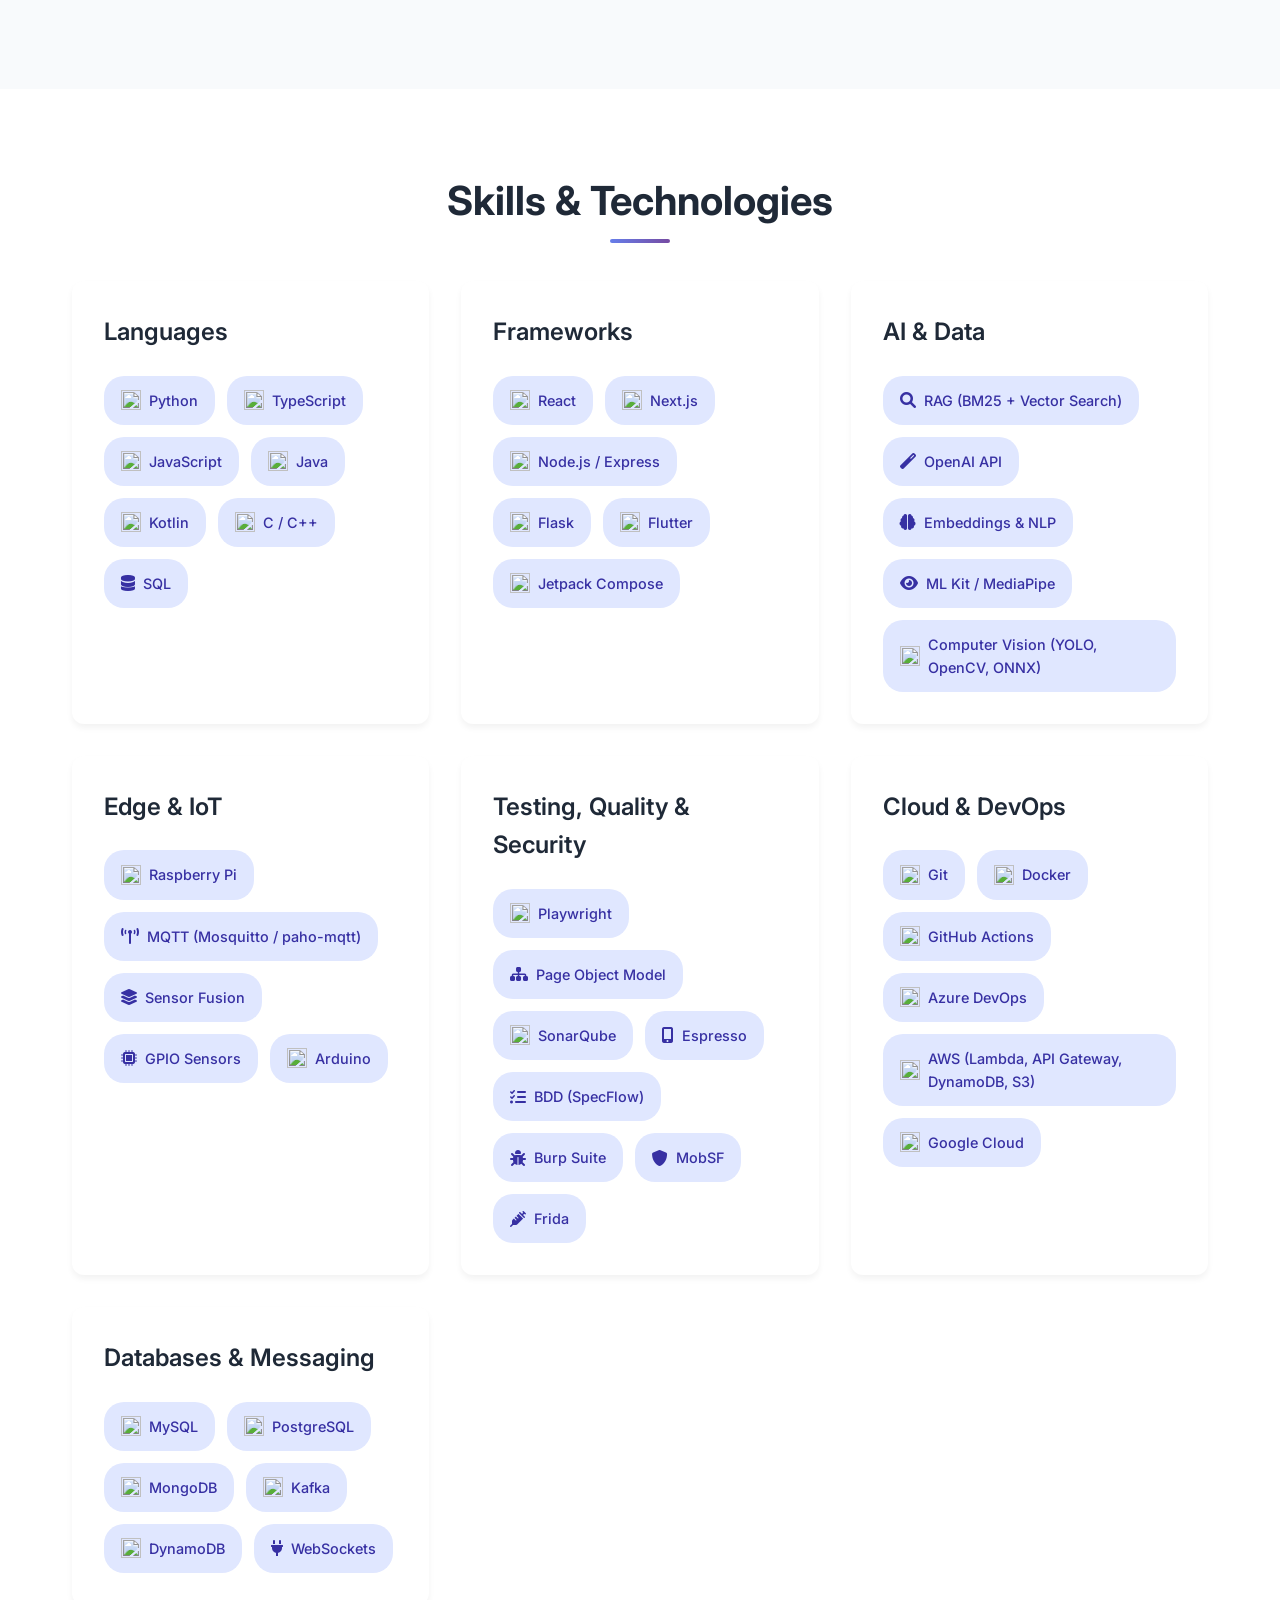
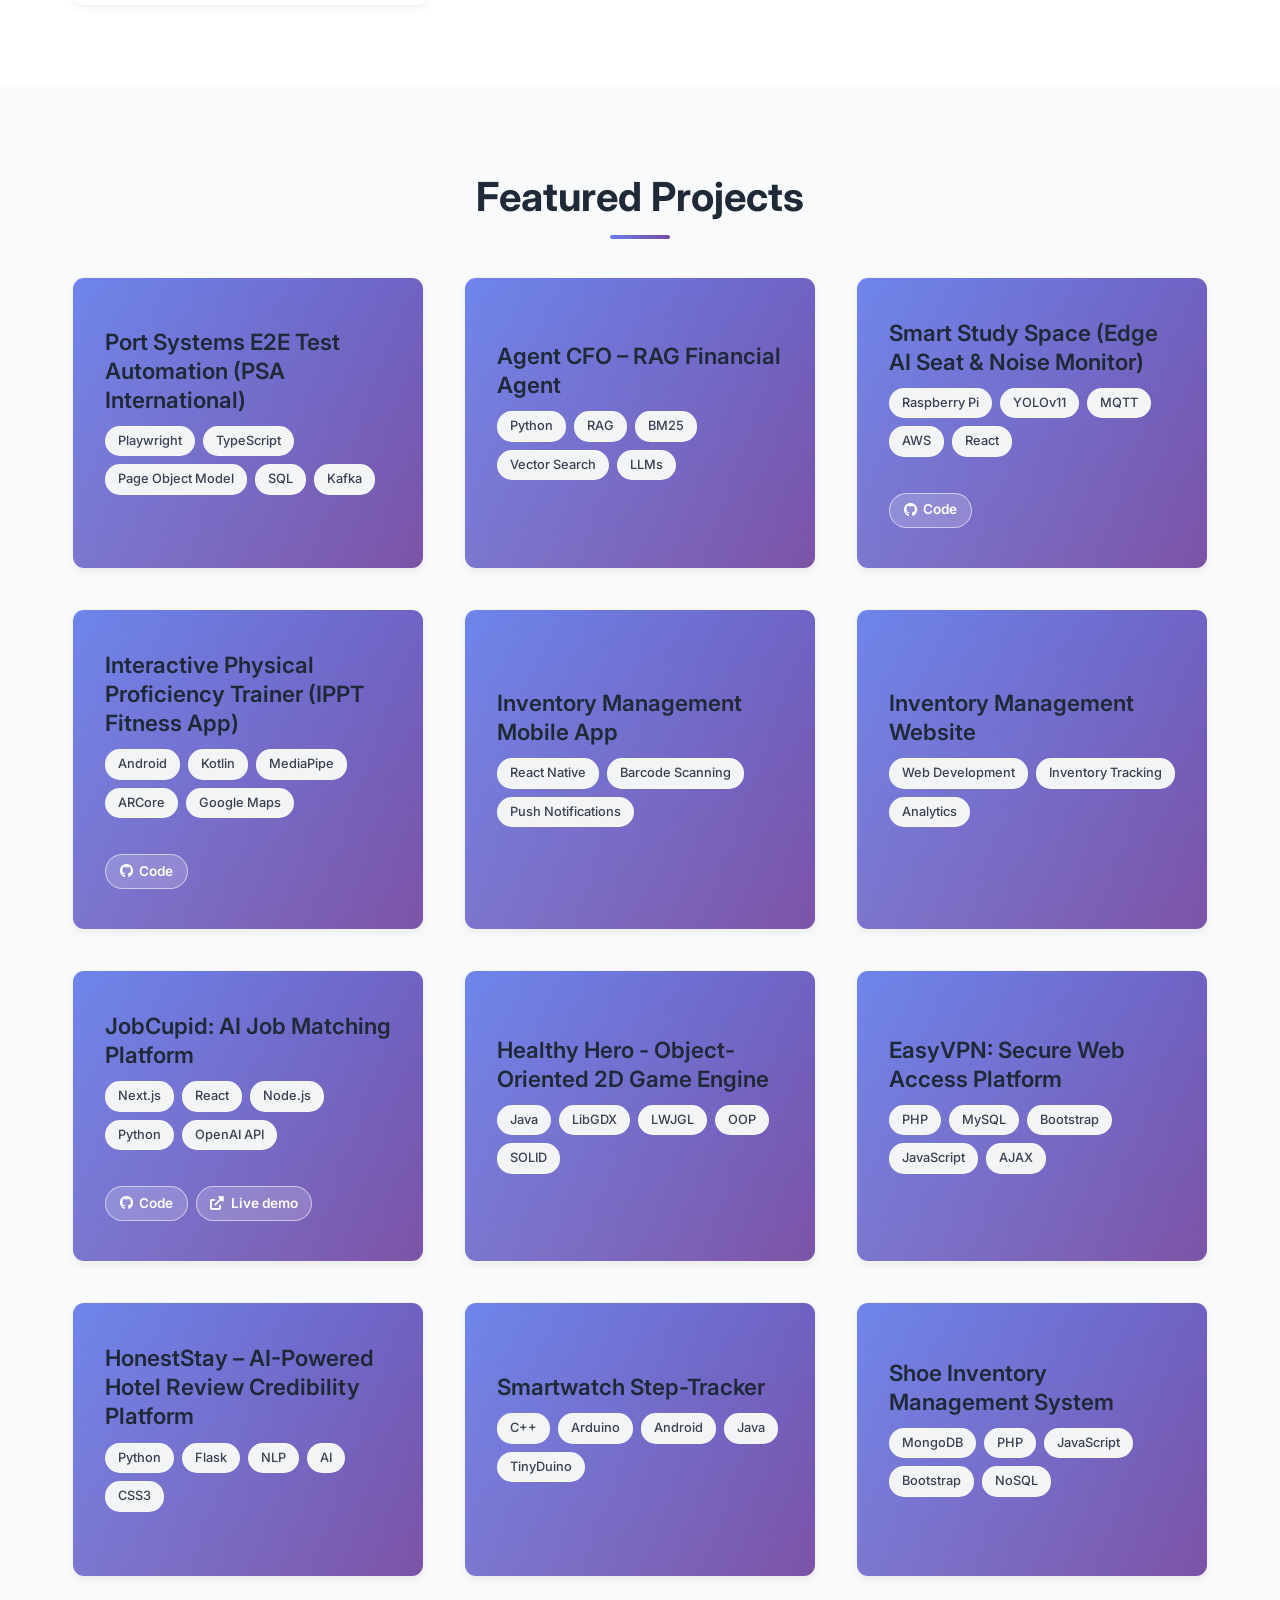
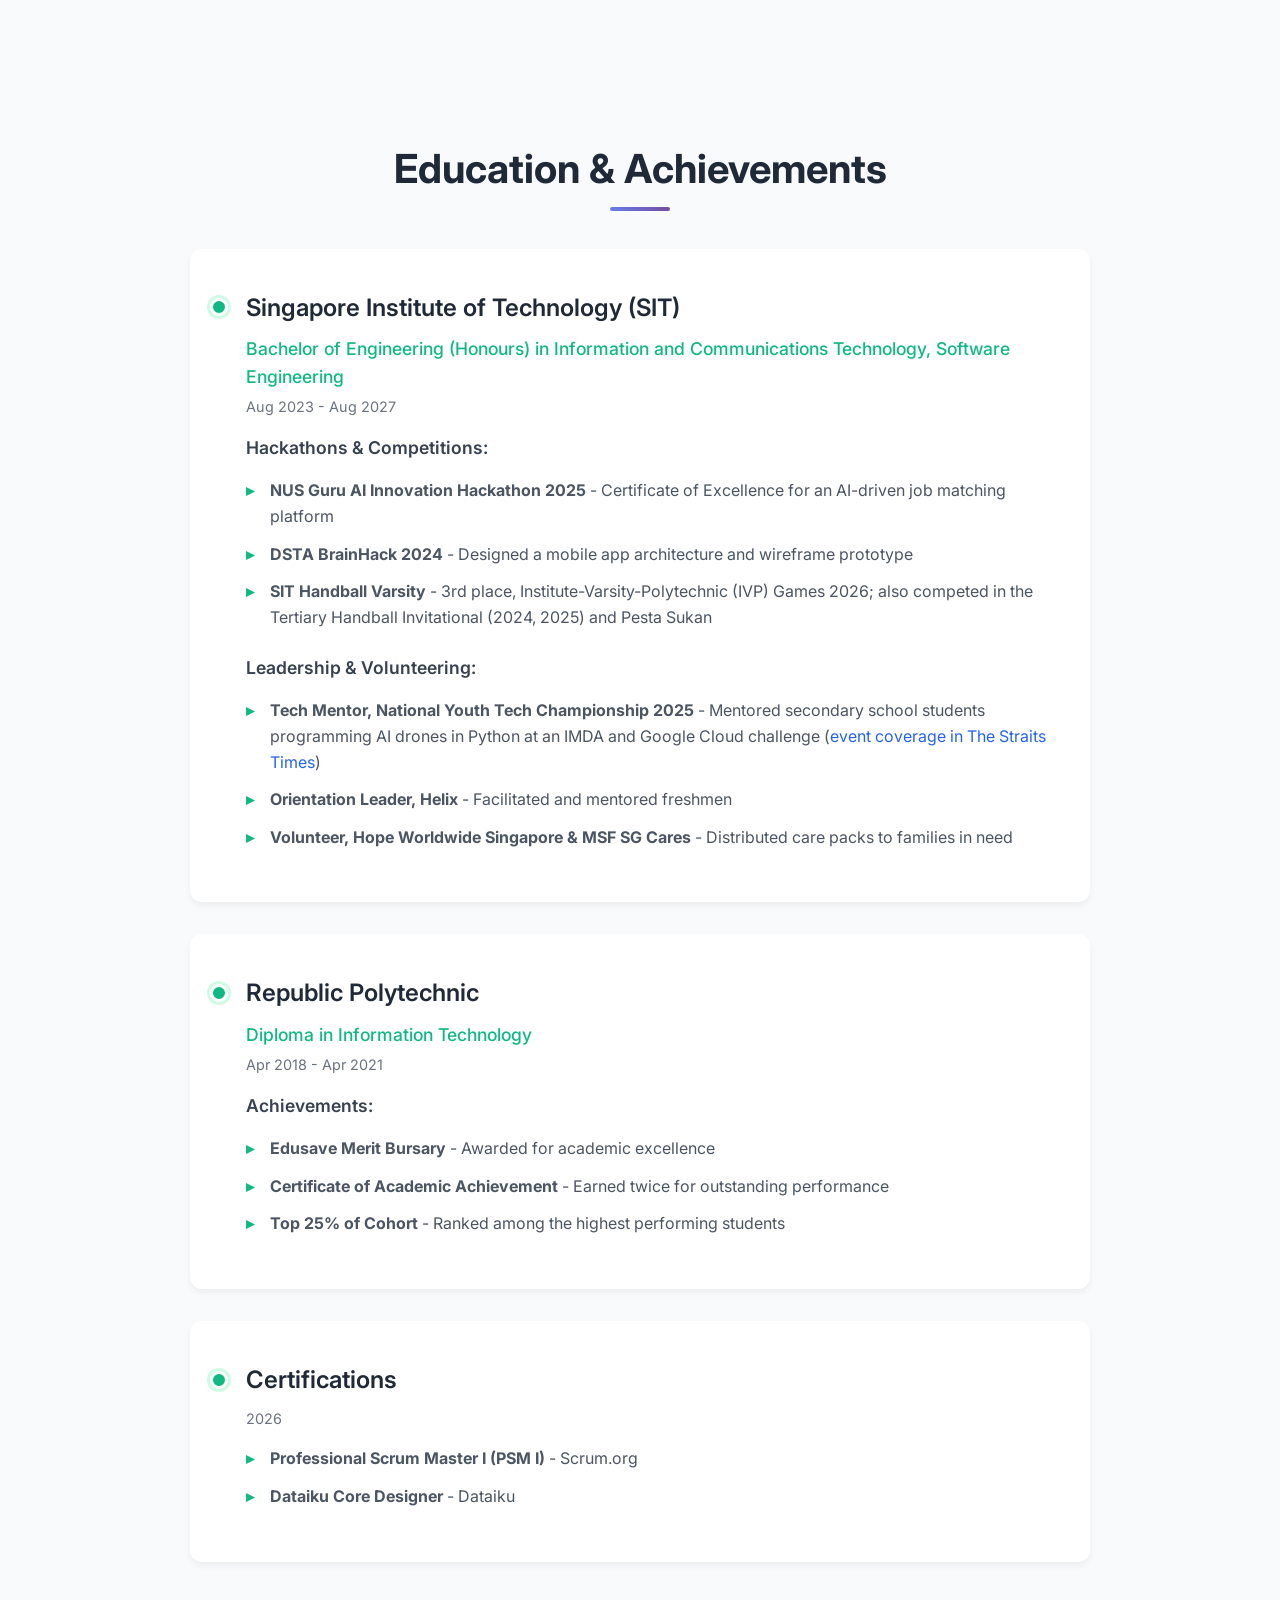
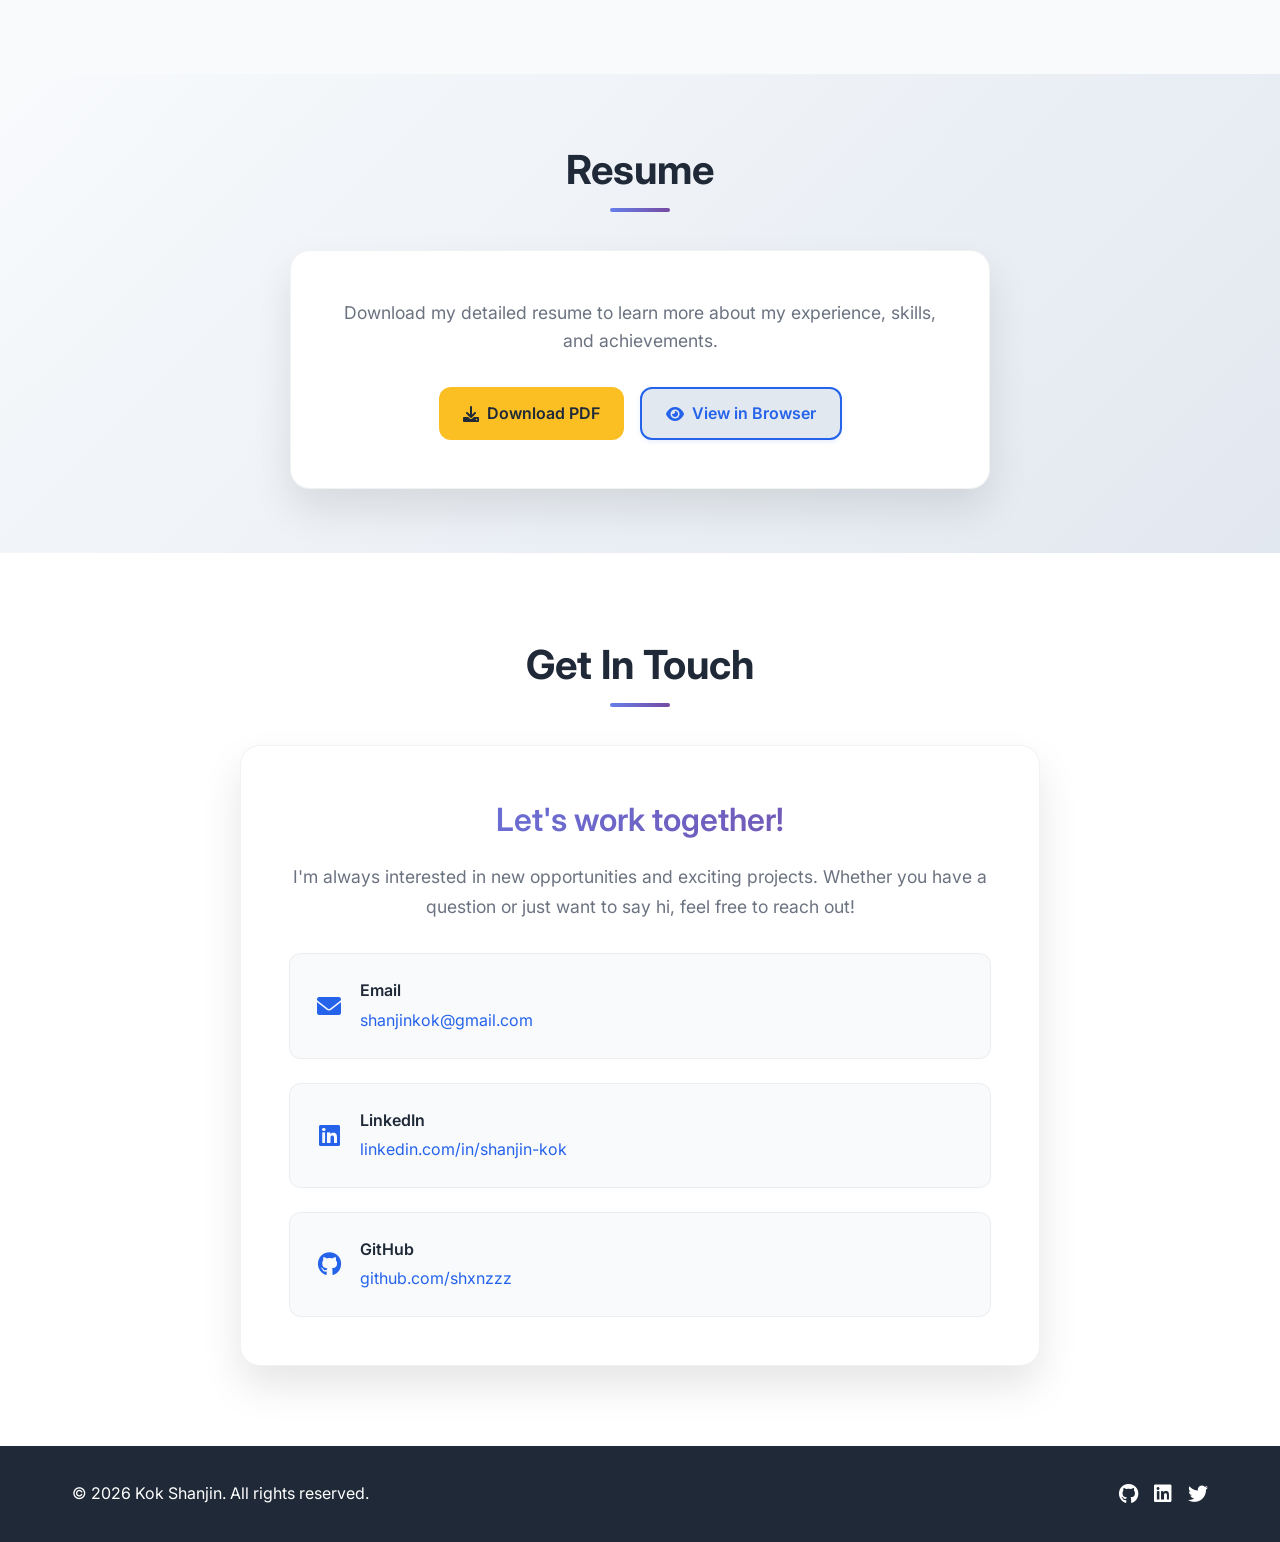
==== commit 0e9211a2: "Added smart study space project" ====
--- a/index.html
+++ b/index.html
@@ -1277,6 +1277,36 @@
               <i class="fas fa-eye"></i>
               ML Kit / MediaPipe
             </span>
+            <span class="skill-item">
+              <img src="https://cdn.jsdelivr.net/gh/devicons/devicon/icons/opencv/opencv-original.svg" alt="" class="skill-icon">
+              Computer Vision (YOLO, OpenCV, ONNX)
+            </span>
+          </div>
+        </div>
+
+        <div class="skill-category">
+          <h3>Edge &amp; IoT</h3>
+          <div class="skill-items">
+            <span class="skill-item">
+              <img src="https://cdn.jsdelivr.net/gh/devicons/devicon/icons/raspberrypi/raspberrypi-original.svg" alt="" class="skill-icon">
+              Raspberry Pi
+            </span>
+            <span class="skill-item">
+              <i class="fas fa-tower-broadcast"></i>
+              MQTT (Mosquitto / paho-mqtt)
+            </span>
+            <span class="skill-item">
+              <i class="fas fa-layer-group"></i>
+              Sensor Fusion
+            </span>
+            <span class="skill-item">
+              <i class="fas fa-microchip"></i>
+              GPIO Sensors
+            </span>
+            <span class="skill-item">
+              <img src="https://cdn.jsdelivr.net/gh/devicons/devicon/icons/arduino/arduino-original.svg" alt="" class="skill-icon">
+              Arduino
+            </span>
           </div>
         </div>
 
@@ -1338,8 +1368,8 @@
               Azure DevOps
             </span>
             <span class="skill-item">
-              <img src="https://cdn.jsdelivr.net/gh/devicons/devicon/icons/amazonwebservices/amazonwebservices-original-wordmark.svg" alt="" class="skill-icon">
-              AWS
+              <img src="https://cdn.jsdelivr.net/gh/devicons/devicon/icons/amazonwebservices/amazonwebservices-original.svg" alt="" class="skill-icon">
+              AWS (Lambda, API Gateway, DynamoDB, S3)
             </span>
             <span class="skill-item">
               <img src="https://cdn.jsdelivr.net/gh/devicons/devicon/icons/googlecloud/googlecloud-original.svg" alt="" class="skill-icon">
@@ -1366,6 +1396,14 @@
             <span class="skill-item">
               <img src="https://cdn.jsdelivr.net/gh/devicons/devicon/icons/apachekafka/apachekafka-original.svg" alt="" class="skill-icon">
               Kafka
+            </span>
+            <span class="skill-item">
+              <img src="https://cdn.jsdelivr.net/gh/devicons/devicon/icons/dynamodb/dynamodb-original.svg" alt="" class="skill-icon">
+              DynamoDB
+            </span>
+            <span class="skill-item">
+              <i class="fas fa-plug"></i>
+              WebSockets
             </span>
           </div>
         </div>
@@ -1403,6 +1441,21 @@
                 <span>BM25</span>
                 <span>Vector Search</span>
                 <span>LLMs</span>
+              </div>
+            </div>
+          </div>
+        </div>
+
+        <div class="project-card" data-project="smart-study-space" onclick="openProjectModal('smart-study-space')">
+          <div class="project-header">
+            <div class="project-basic-info">
+              <h3>Smart Study Space (Edge AI Seat &amp; Noise Monitor)</h3>
+              <div class="project-tech">
+                <span>Raspberry Pi</span>
+                <span>YOLOv11</span>
+                <span>MQTT</span>
+                <span>AWS</span>
+                <span>React</span>
               </div>
             </div>
           </div>
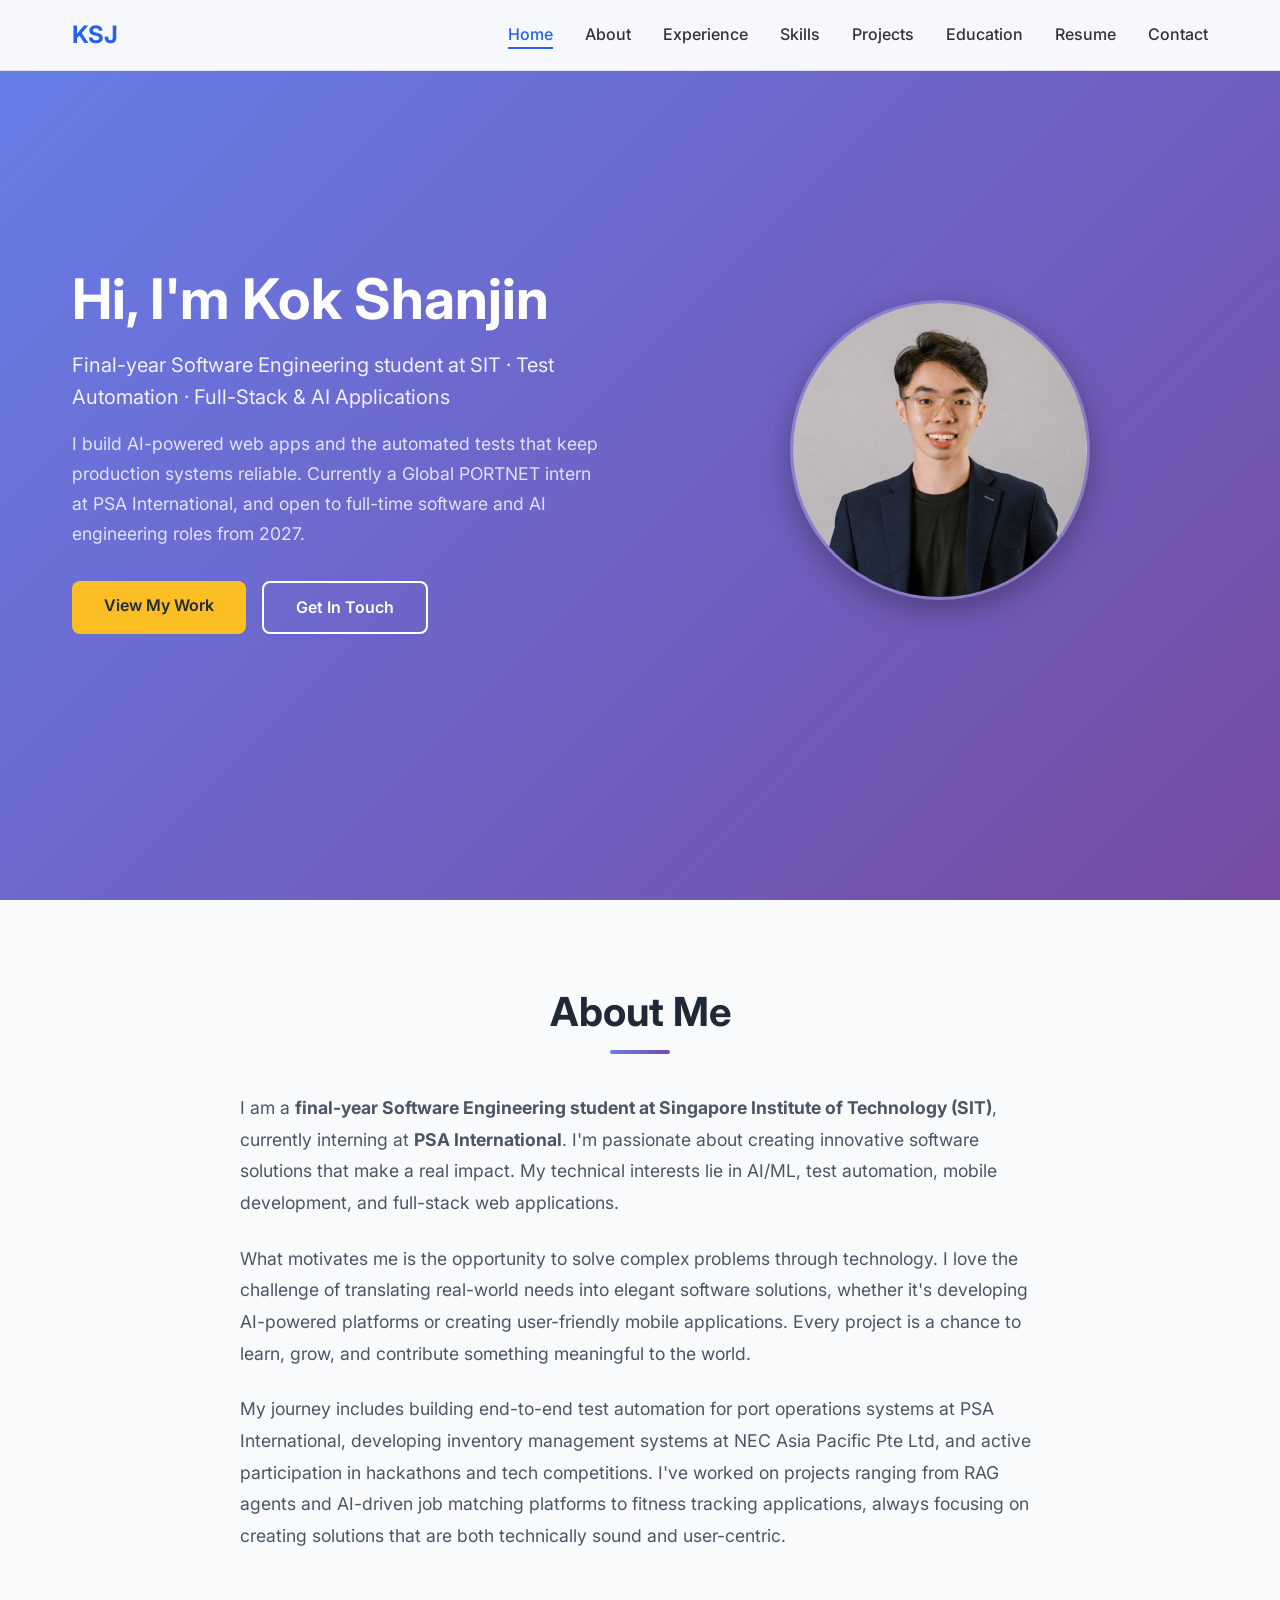
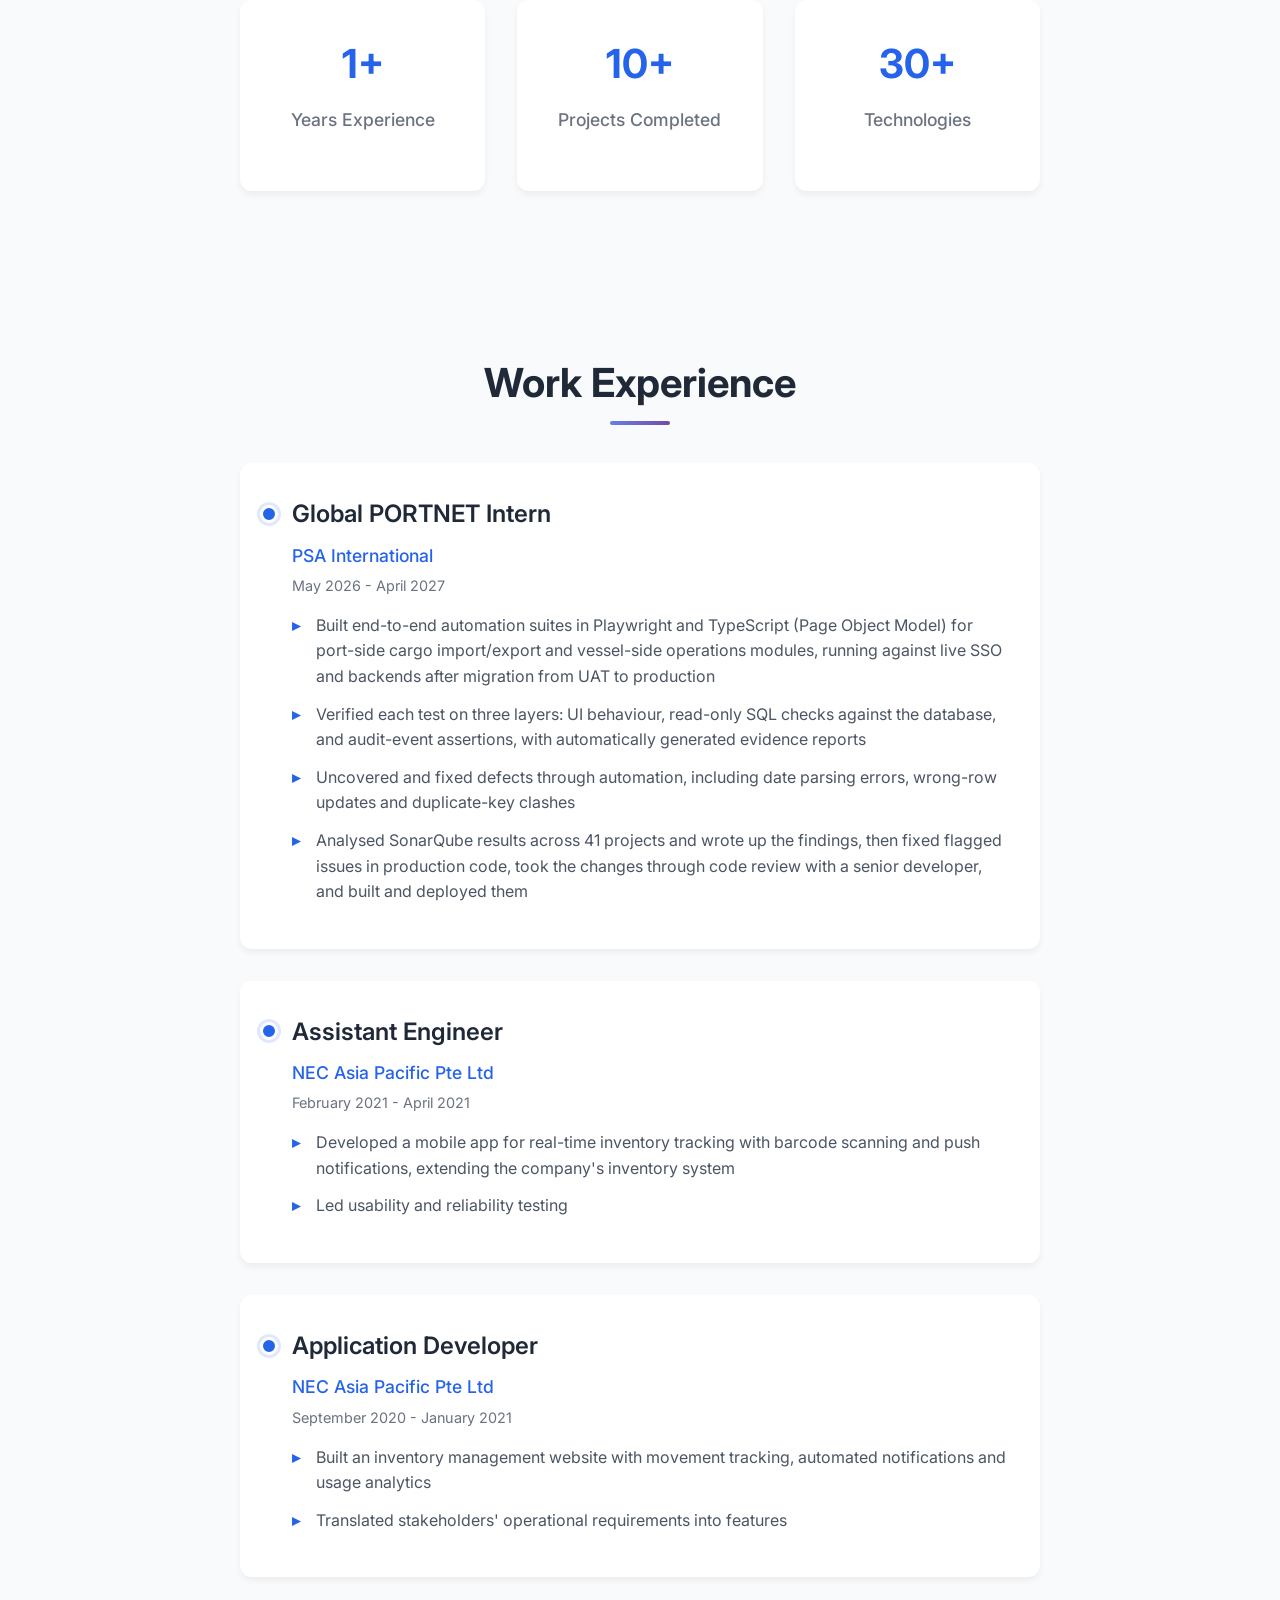
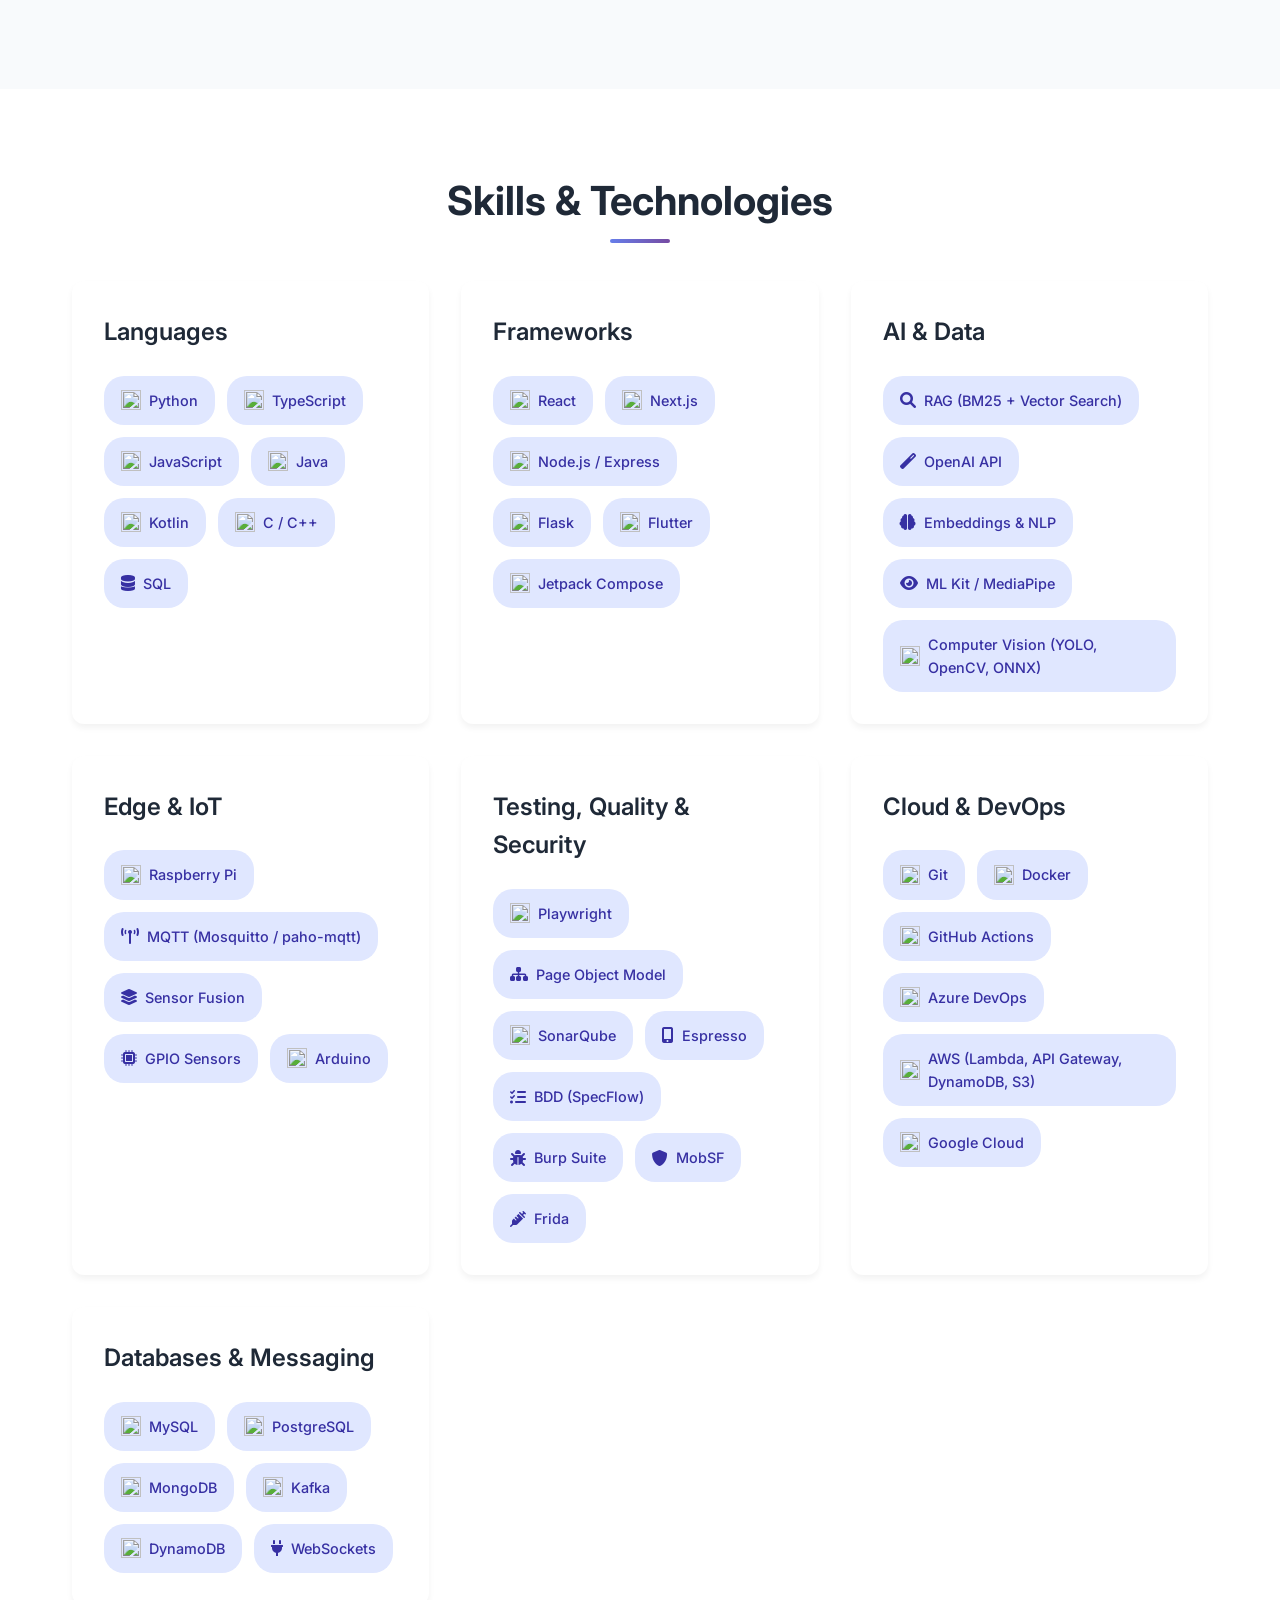
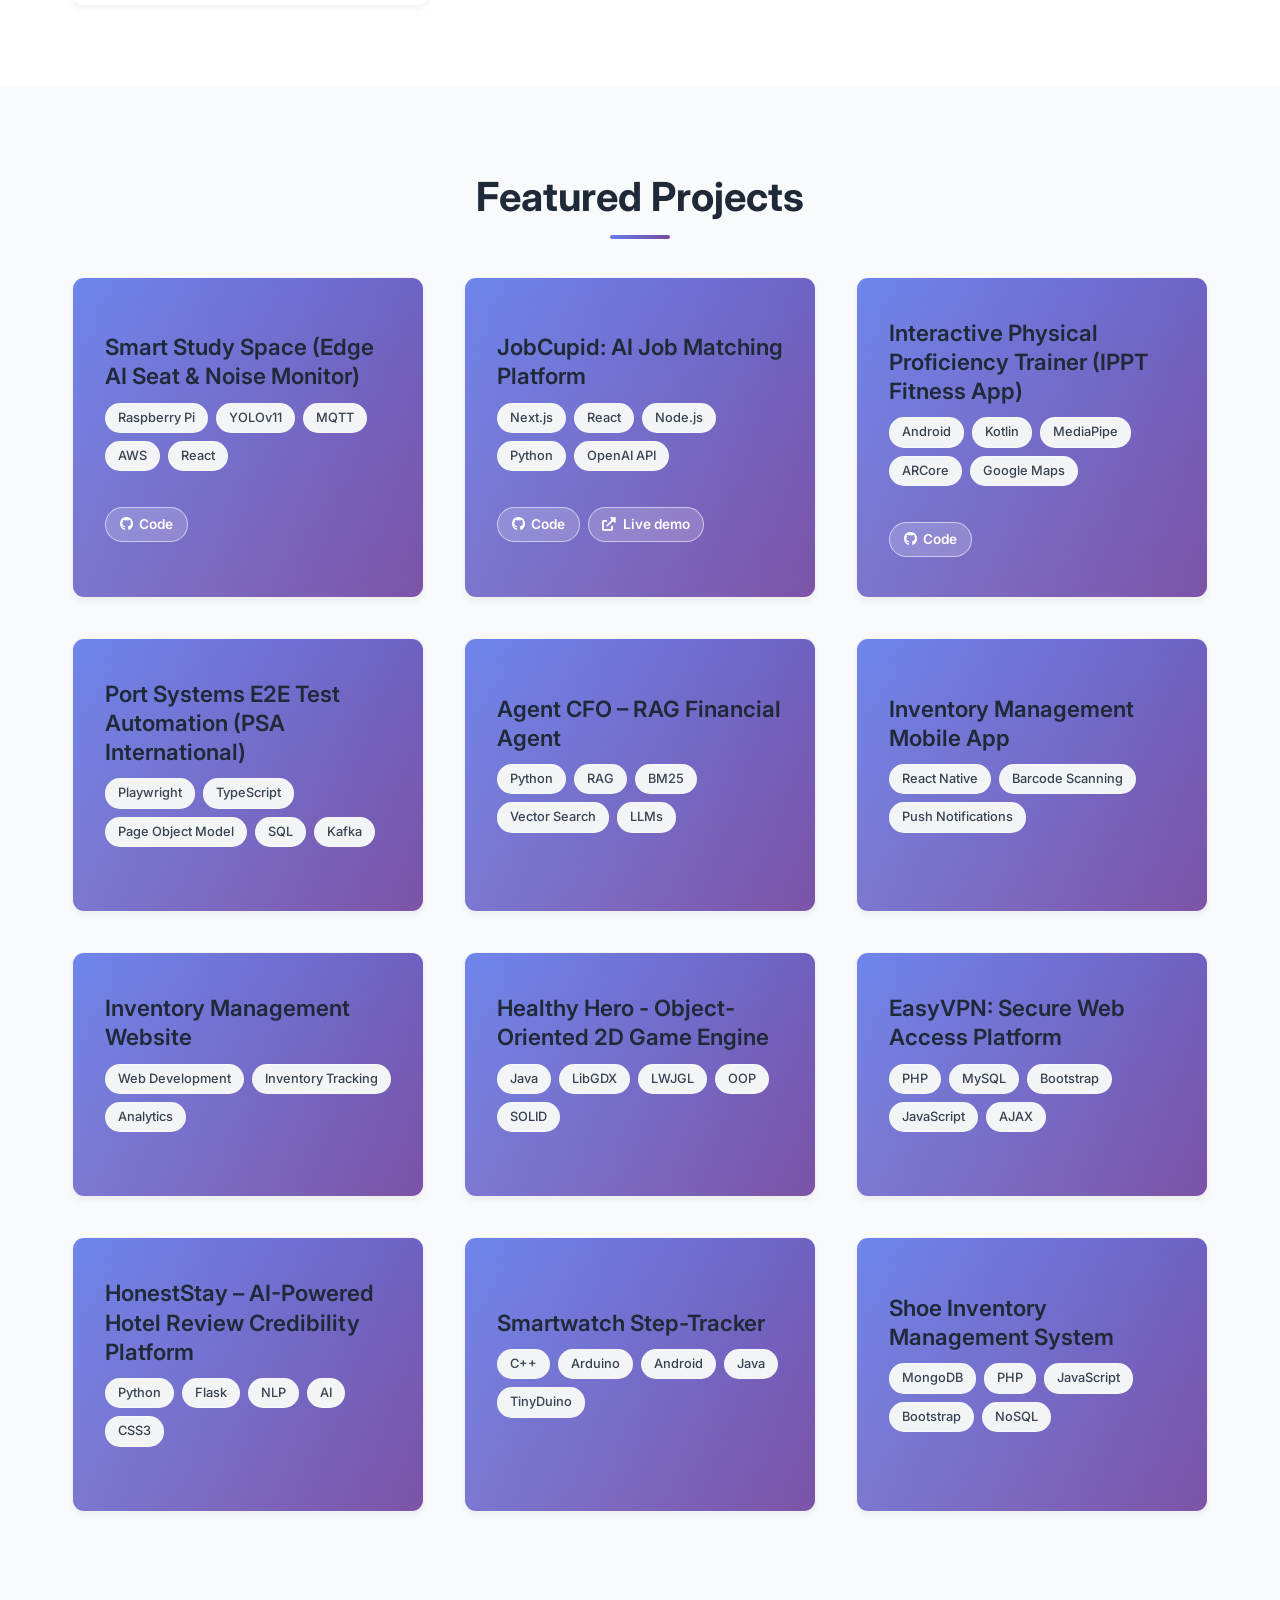
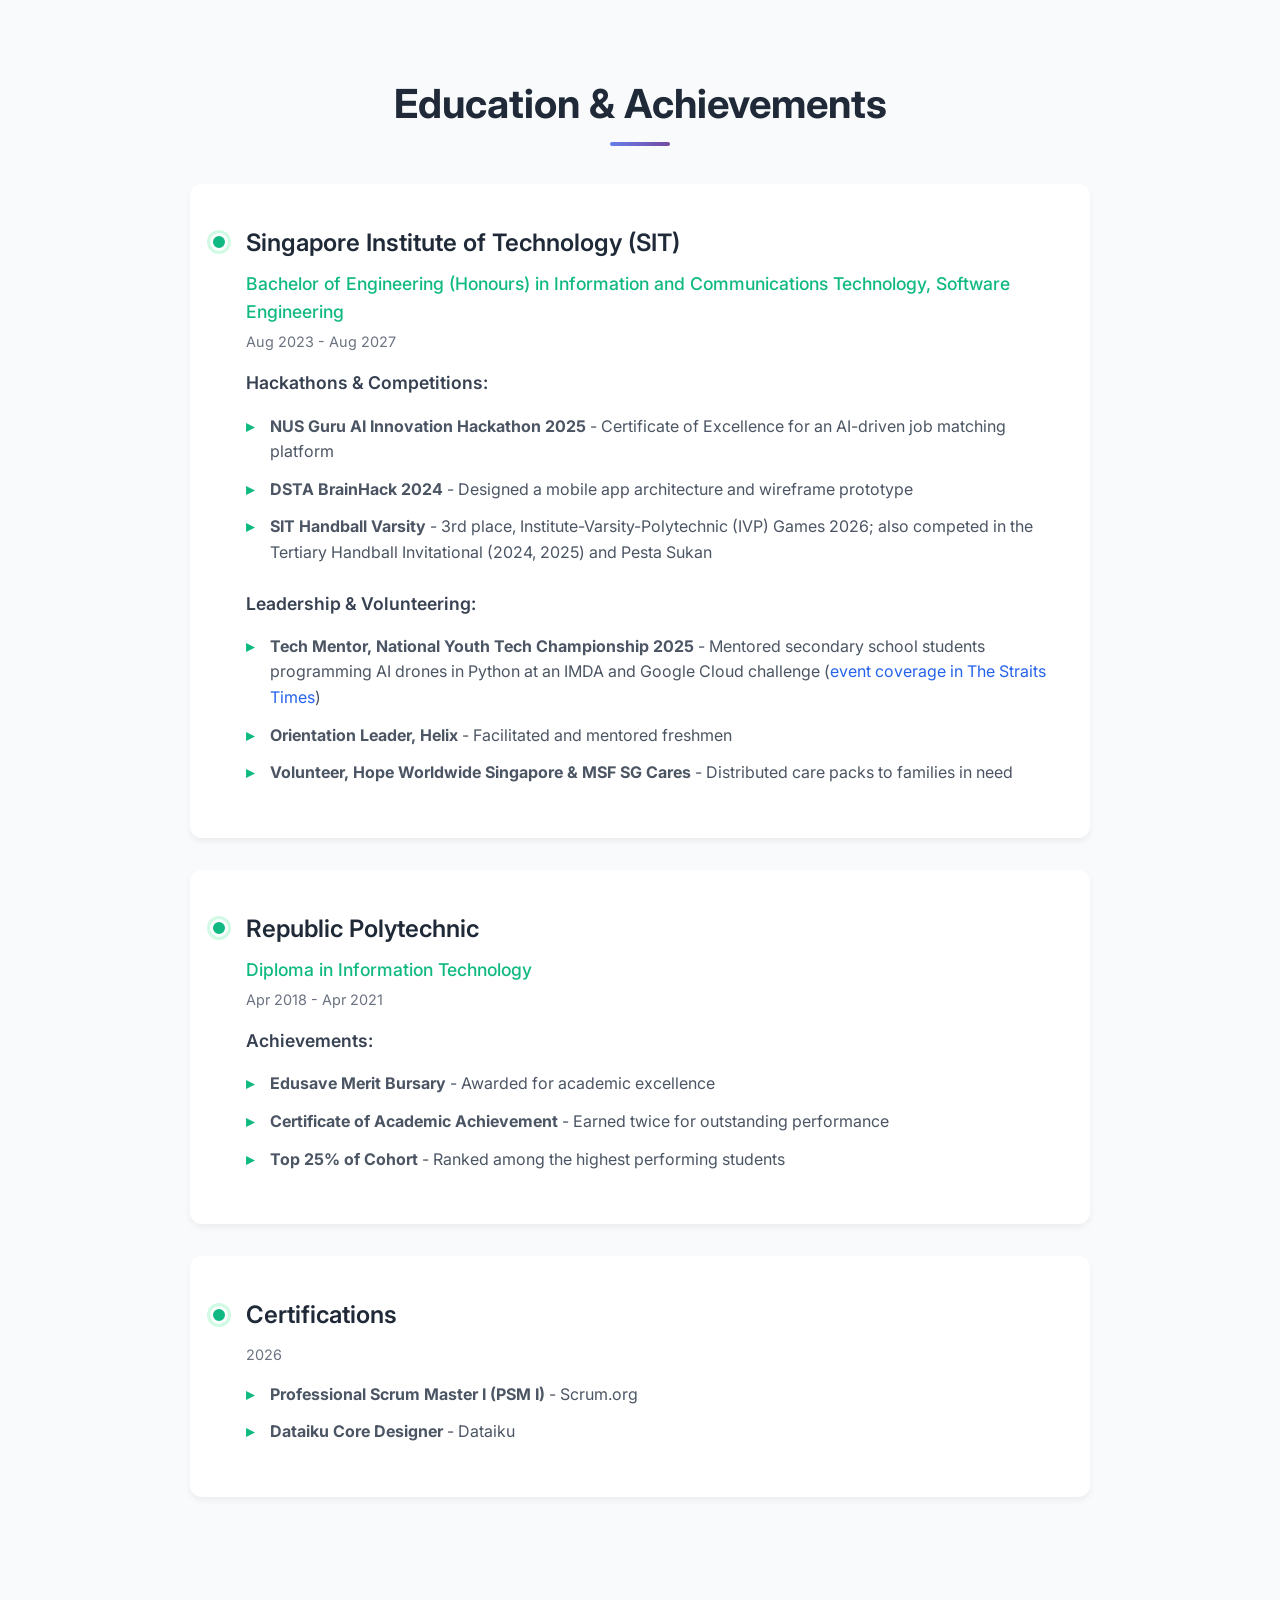
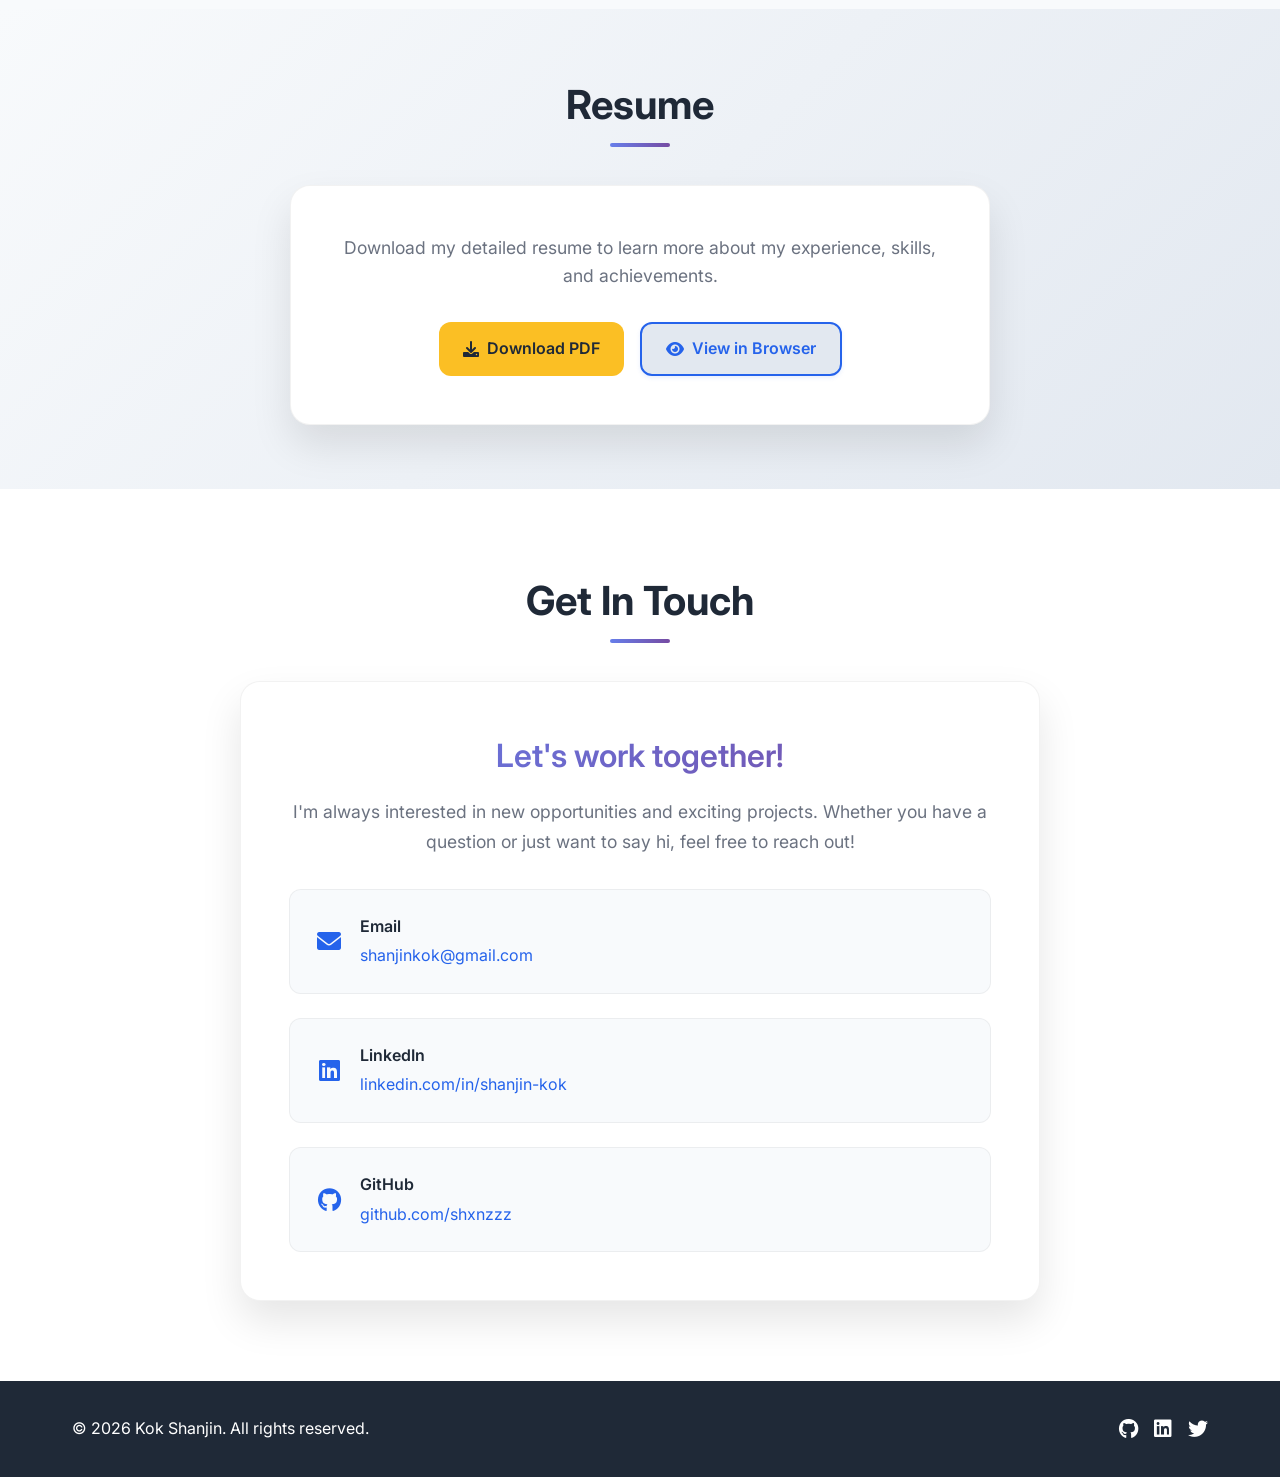
==== commit e702a5c0: "reordered the projects" ====
--- a/index.html
+++ b/index.html
@@ -1416,6 +1416,51 @@
     <div class="container">
       <h2 class="section-title">Featured Projects</h2>
       <div class="projects-grid">
+        <div class="project-card" data-project="smart-study-space" onclick="openProjectModal('smart-study-space')">
+          <div class="project-header">
+            <div class="project-basic-info">
+              <h3>Smart Study Space (Edge AI Seat &amp; Noise Monitor)</h3>
+              <div class="project-tech">
+                <span>Raspberry Pi</span>
+                <span>YOLOv11</span>
+                <span>MQTT</span>
+                <span>AWS</span>
+                <span>React</span>
+              </div>
+            </div>
+          </div>
+        </div>
+
+        <div class="project-card" data-project="ai-job" onclick="openProjectModal('ai-job')">
+          <div class="project-header">
+            <div class="project-basic-info">
+              <h3>JobCupid: AI Job Matching Platform</h3>
+              <div class="project-tech">
+                <span>Next.js</span>
+                <span>React</span>
+                <span>Node.js</span>
+                <span>Python</span>
+                <span>OpenAI API</span>
+              </div>
+            </div>
+          </div>
+        </div>
+
+        <div class="project-card" data-project="ippt" onclick="openProjectModal('ippt')">
+          <div class="project-header">
+            <div class="project-basic-info">
+              <h3>Interactive Physical Proficiency Trainer (IPPT Fitness App)</h3>
+              <div class="project-tech">
+                <span>Android</span>
+                <span>Kotlin</span>
+                <span>MediaPipe</span>
+                <span>ARCore</span>
+                <span>Google Maps</span>
+              </div>
+            </div>
+          </div>
+        </div>
+
         <div class="project-card" data-project="psa-automation" onclick="openProjectModal('psa-automation')">
           <div class="project-header">
             <div class="project-basic-info">
@@ -1446,36 +1491,6 @@
           </div>
         </div>
 
-        <div class="project-card" data-project="smart-study-space" onclick="openProjectModal('smart-study-space')">
-          <div class="project-header">
-            <div class="project-basic-info">
-              <h3>Smart Study Space (Edge AI Seat &amp; Noise Monitor)</h3>
-              <div class="project-tech">
-                <span>Raspberry Pi</span>
-                <span>YOLOv11</span>
-                <span>MQTT</span>
-                <span>AWS</span>
-                <span>React</span>
-              </div>
-            </div>
-          </div>
-        </div>
-
-        <div class="project-card" data-project="ippt" onclick="openProjectModal('ippt')">
-          <div class="project-header">
-            <div class="project-basic-info">
-              <h3>Interactive Physical Proficiency Trainer (IPPT Fitness App)</h3>
-              <div class="project-tech">
-                <span>Android</span>
-                <span>Kotlin</span>
-                <span>MediaPipe</span>
-                <span>ARCore</span>
-                <span>Google Maps</span>
-              </div>
-            </div>
-          </div>
-        </div>
-
         <div class="project-card" data-project="inventory" onclick="openProjectModal('inventory')">
           <div class="project-header">
             <div class="project-basic-info">
@@ -1497,21 +1512,6 @@
                 <span>Web Development</span>
                 <span>Inventory Tracking</span>
                 <span>Analytics</span>
-              </div>
-            </div>
-          </div>
-        </div>
-
-        <div class="project-card" data-project="ai-job" onclick="openProjectModal('ai-job')">
-          <div class="project-header">
-            <div class="project-basic-info">
-              <h3>JobCupid: AI Job Matching Platform</h3>
-              <div class="project-tech">
-                <span>Next.js</span>
-                <span>React</span>
-                <span>Node.js</span>
-                <span>Python</span>
-                <span>OpenAI API</span>
               </div>
             </div>
           </div>
@@ -1576,9 +1576,8 @@
             </div>
           </div>
         </div>
-      
-
-      <div class="project-card" data-project="shoe-inventory" onclick="openProjectModal('shoe-inventory')">
+
+        <div class="project-card" data-project="shoe-inventory" onclick="openProjectModal('shoe-inventory')">
           <div class="project-header">
             <div class="project-basic-info">
               <h3>Shoe Inventory Management System</h3>
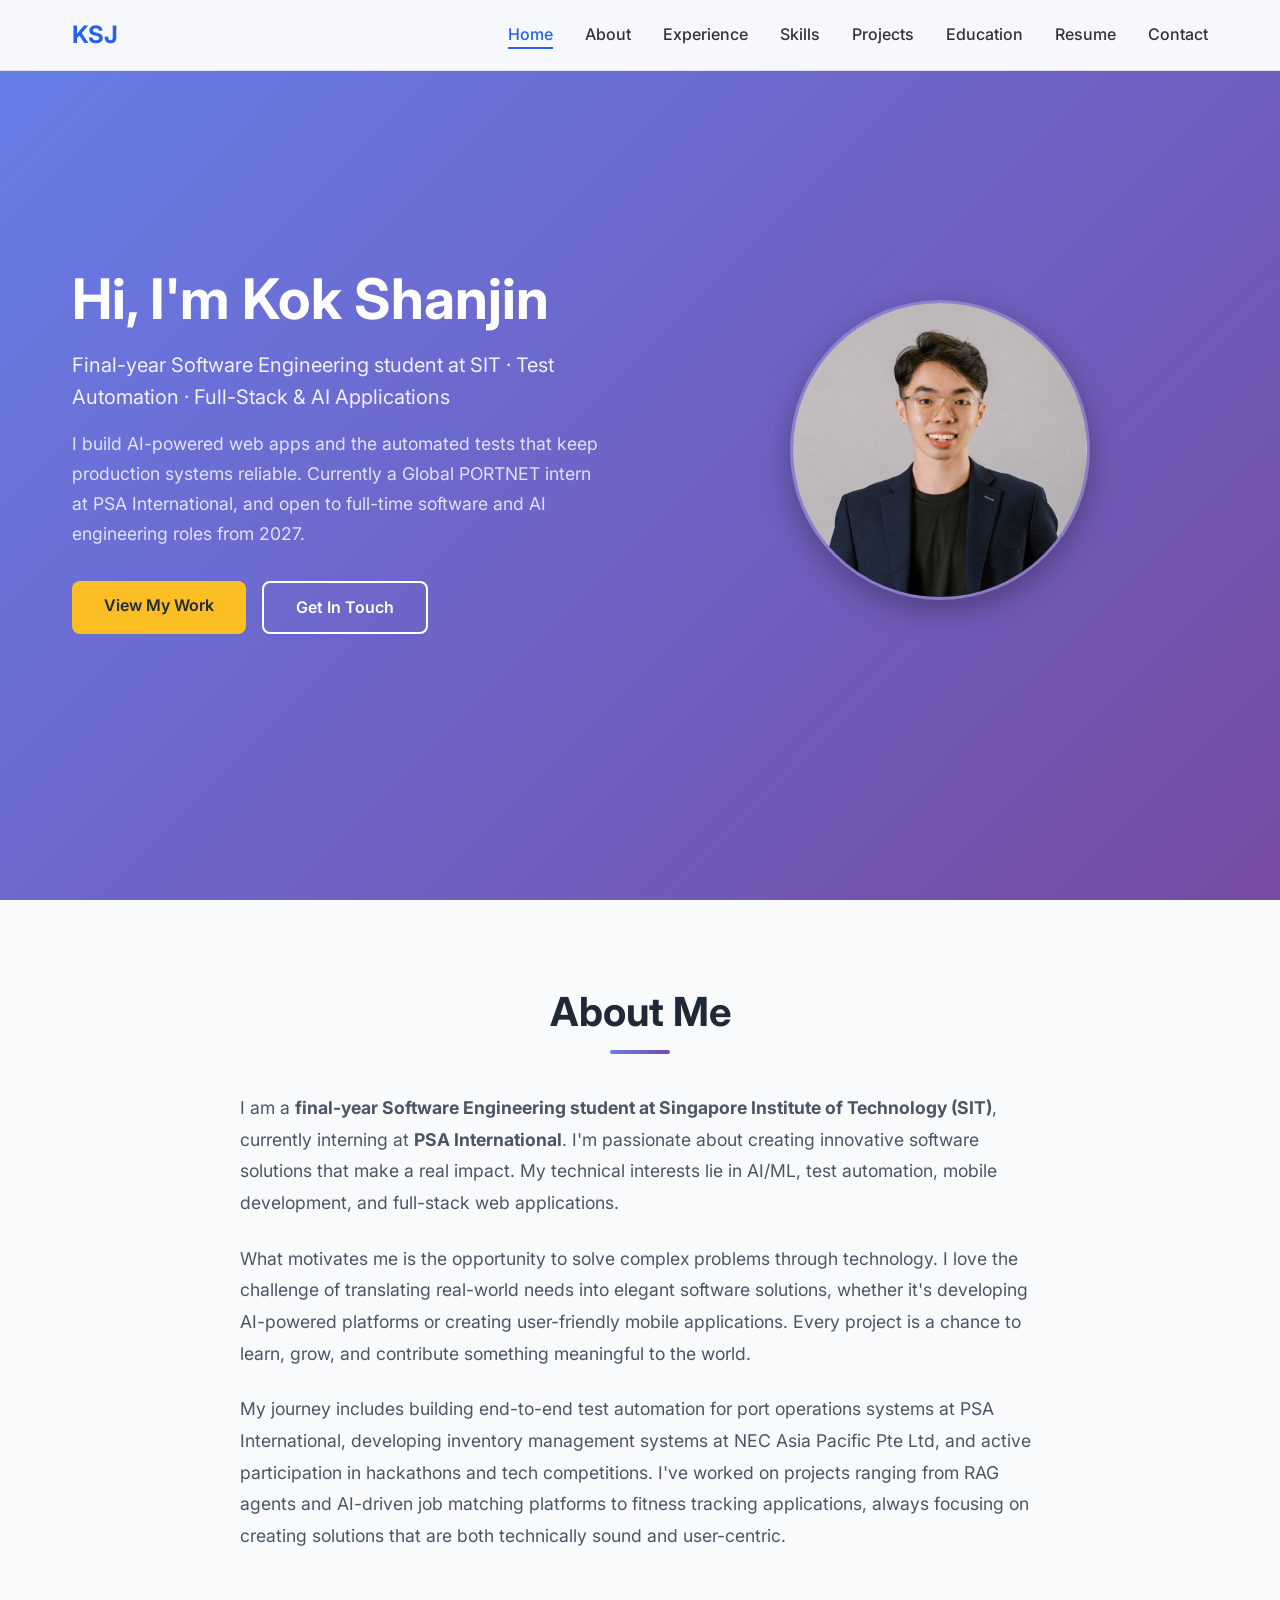
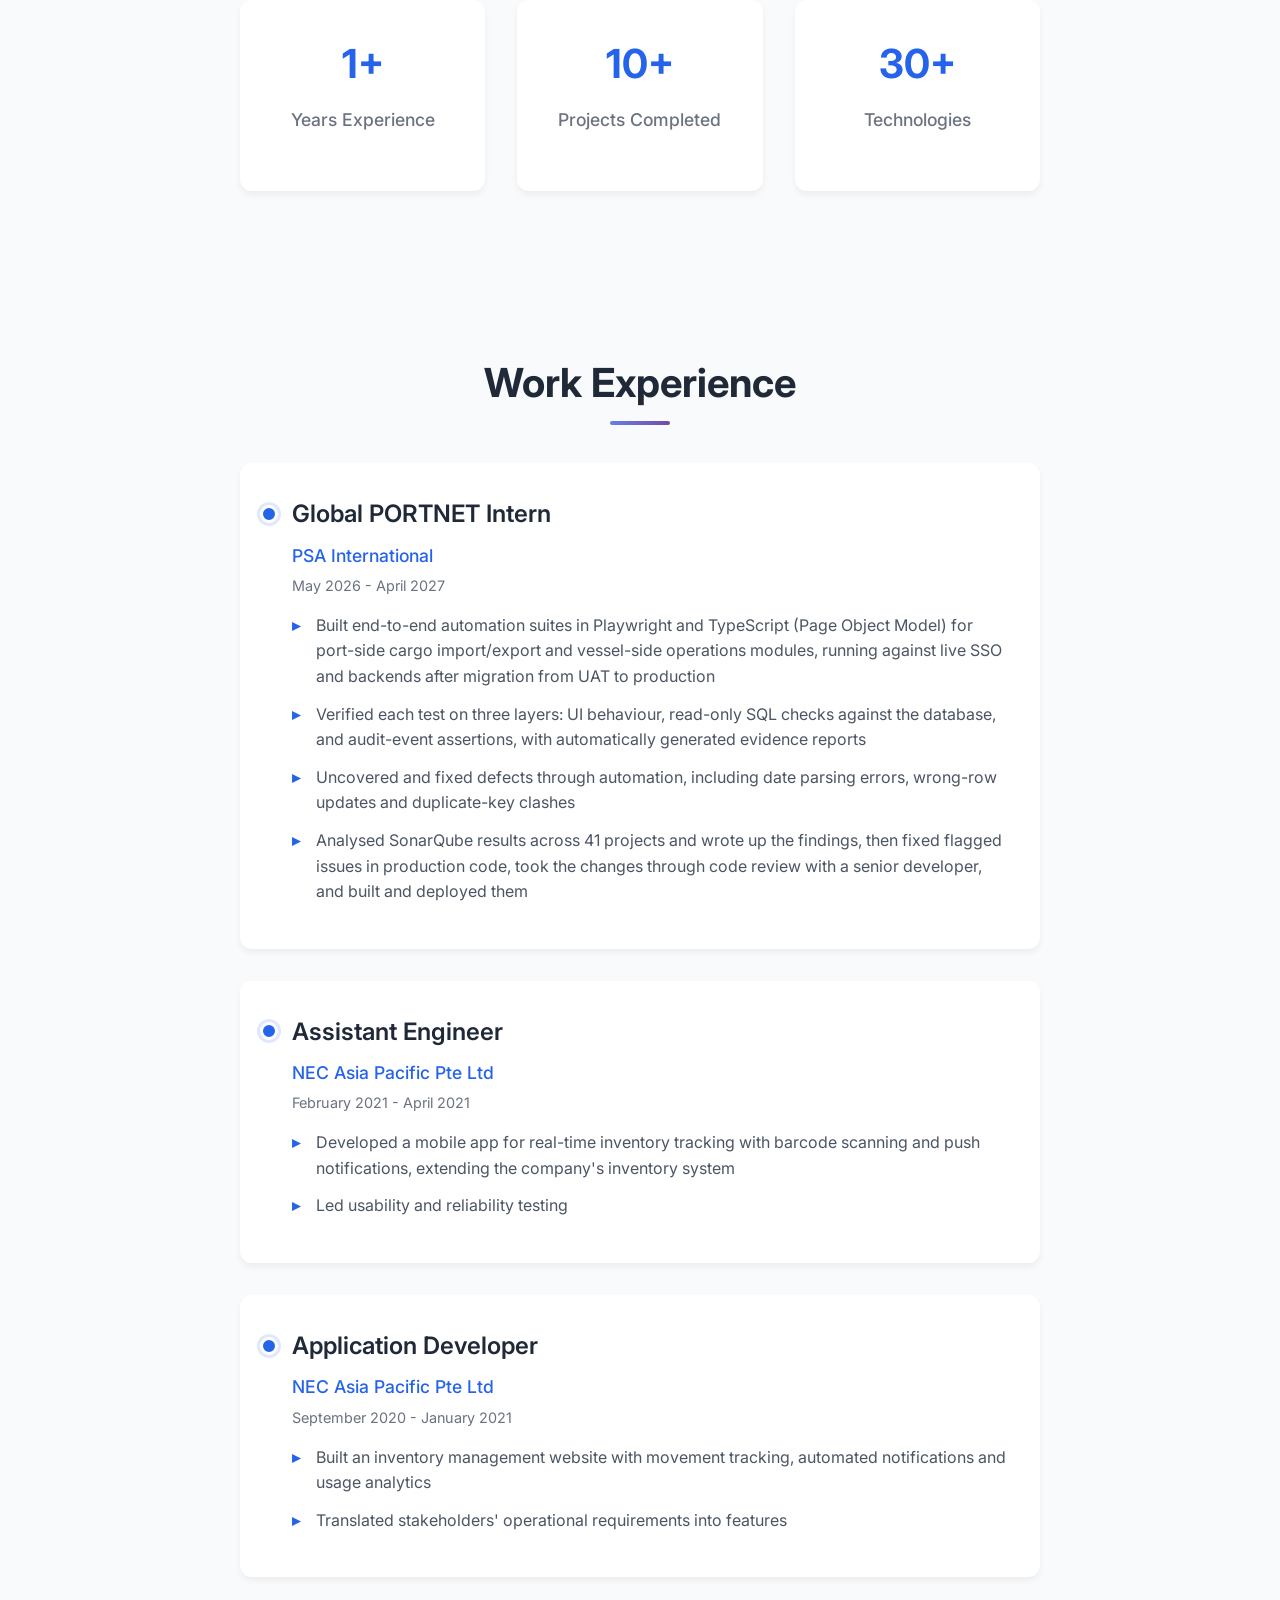
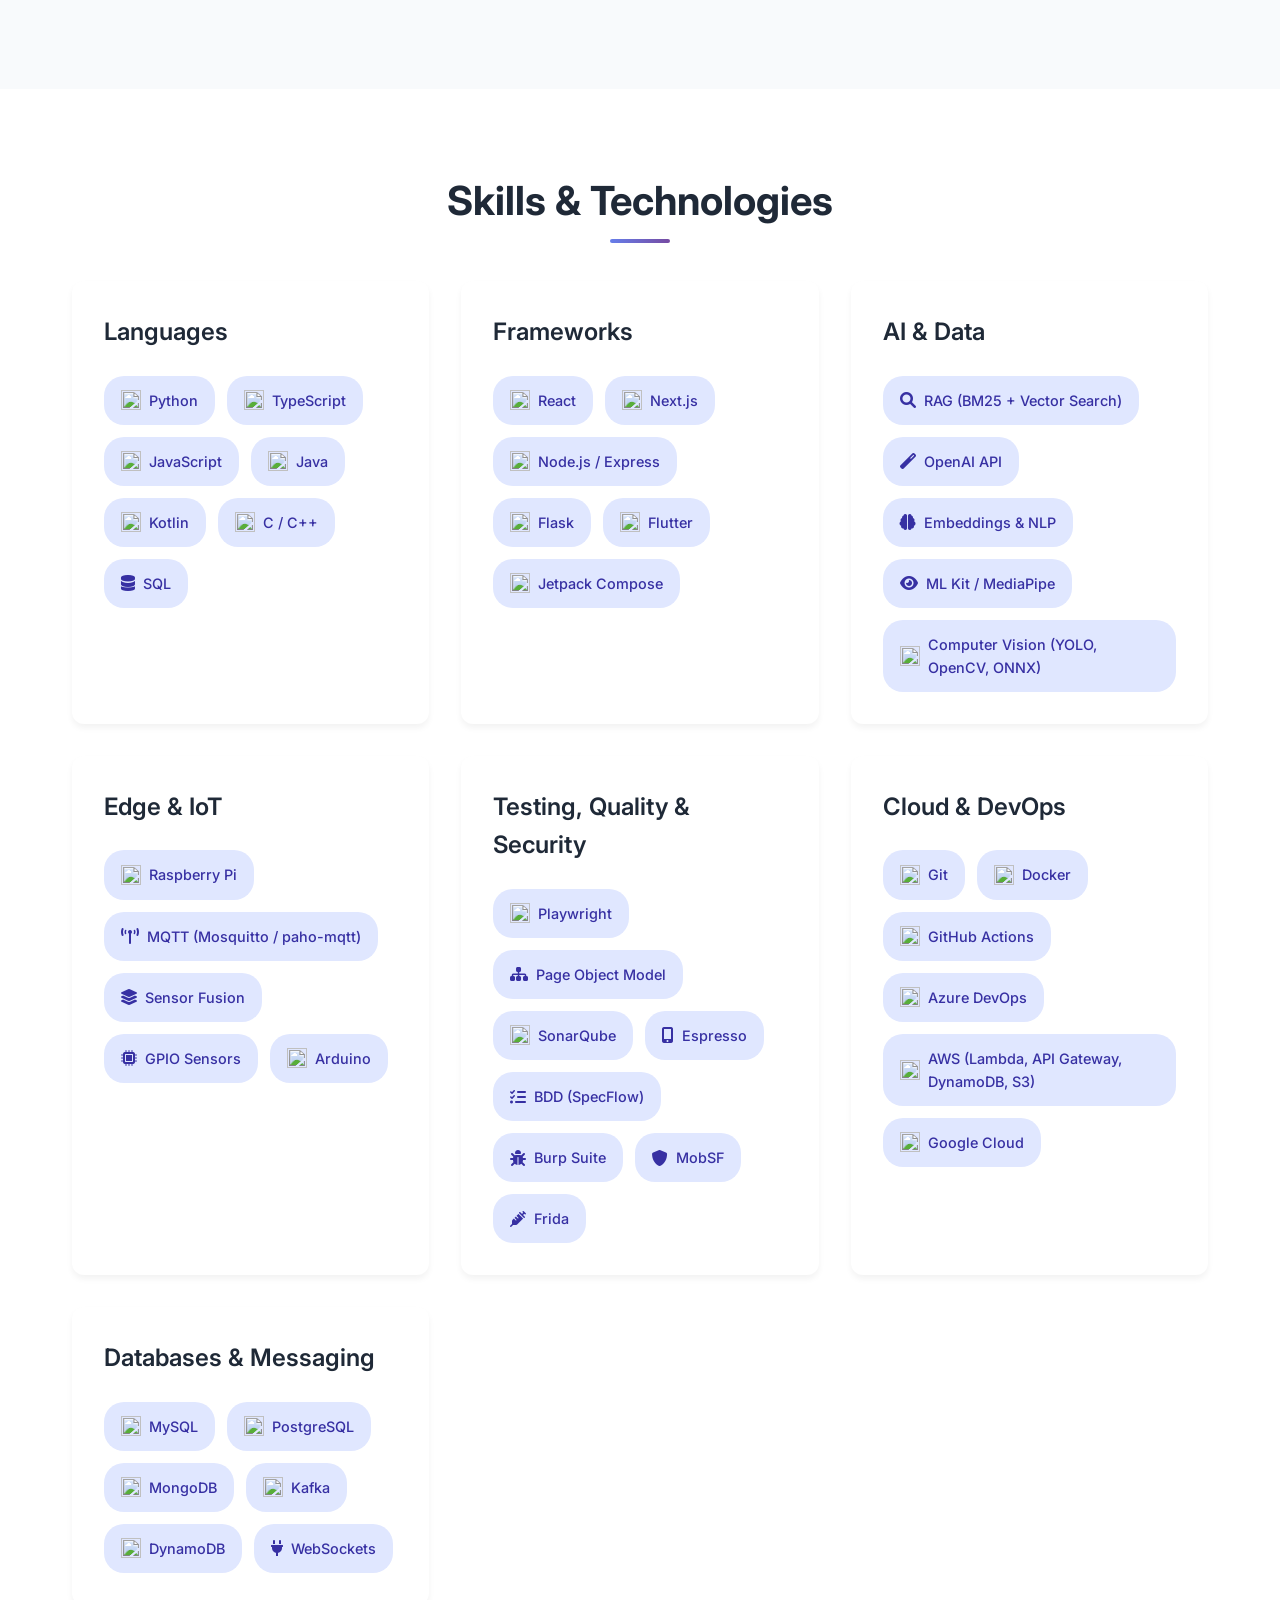
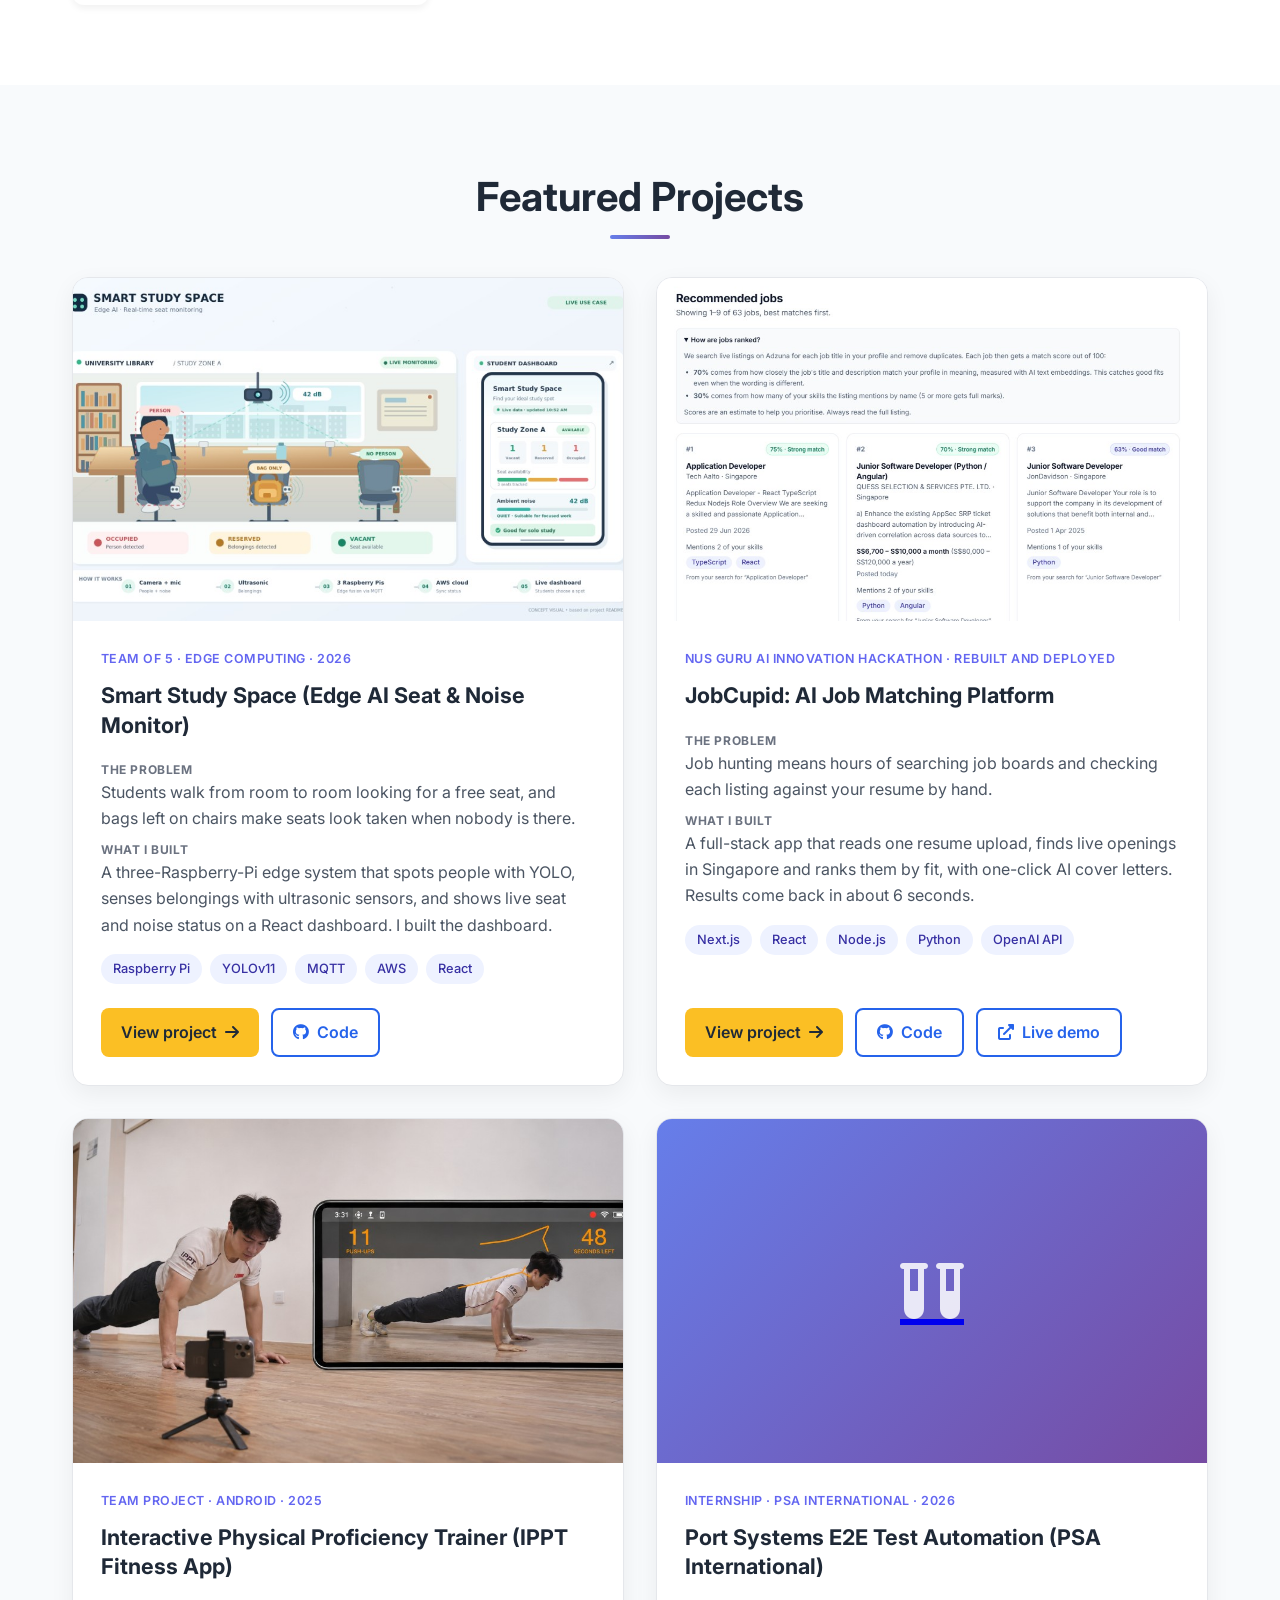
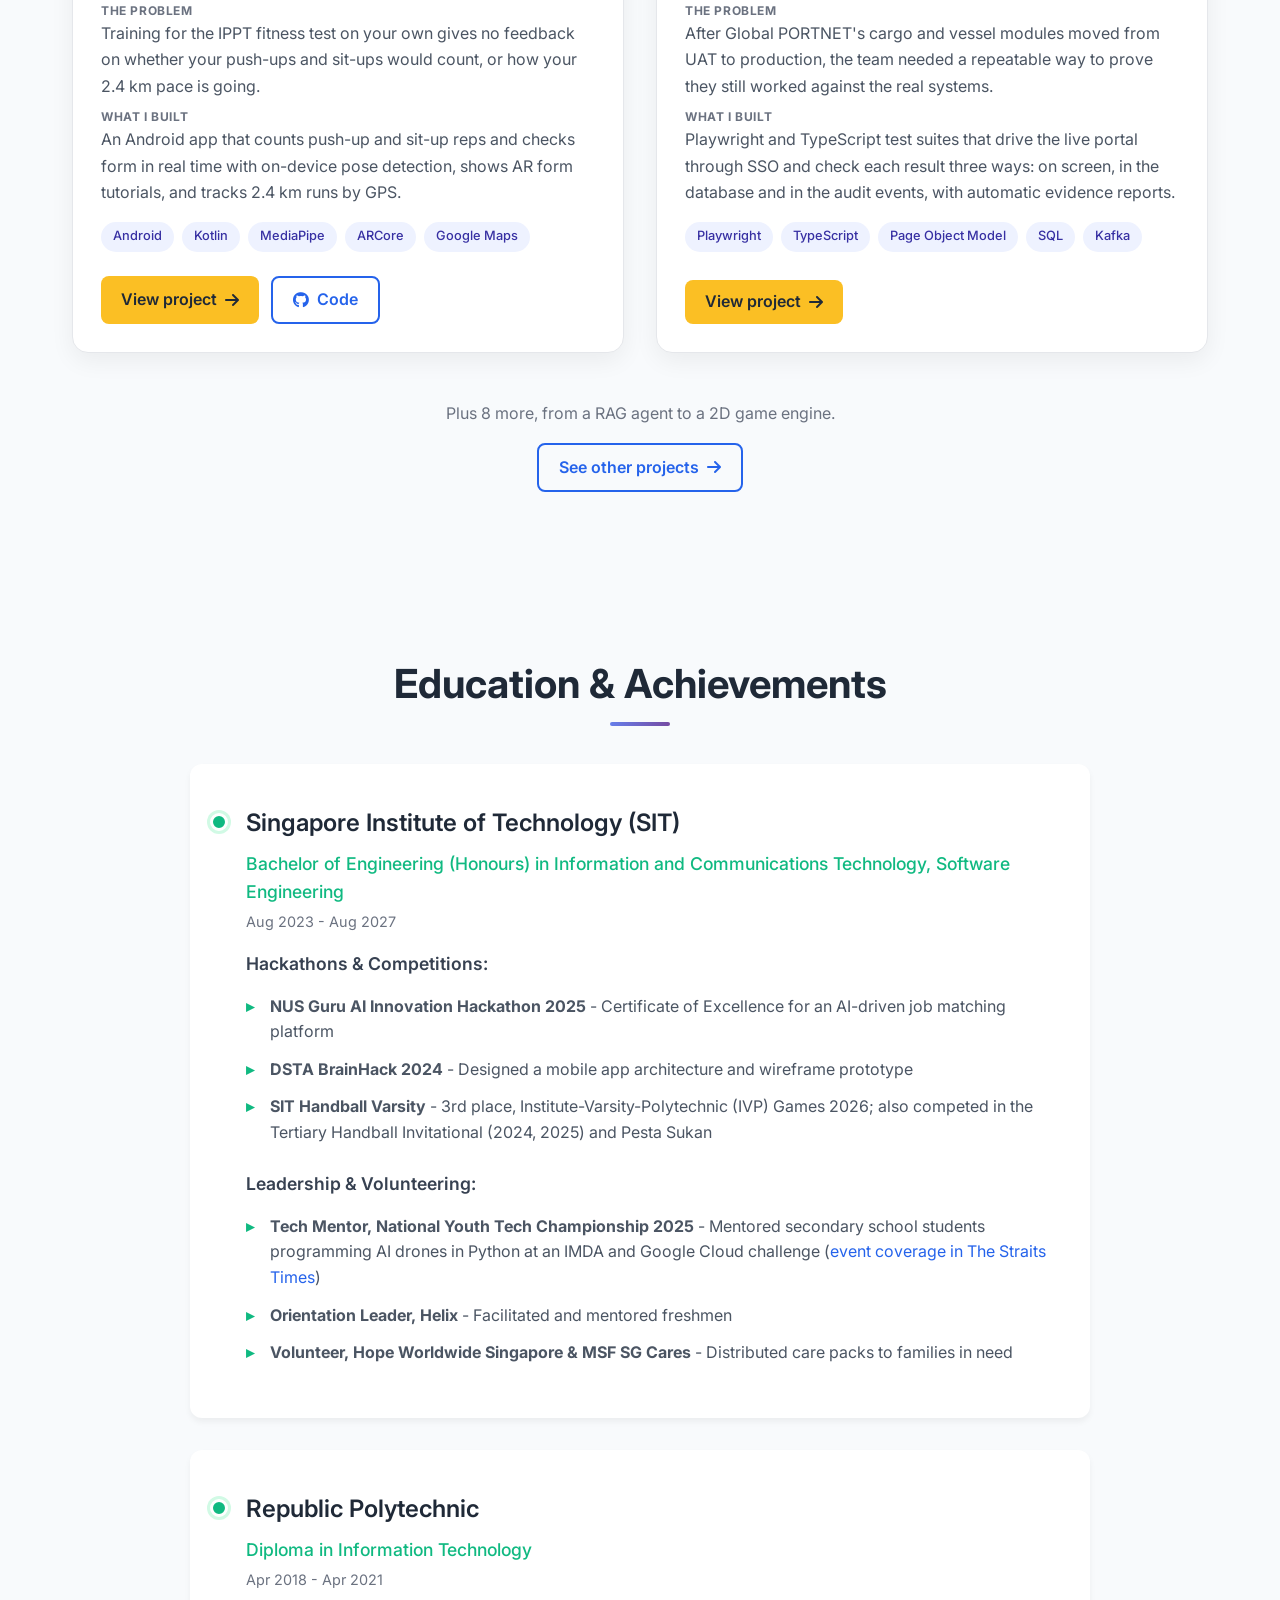
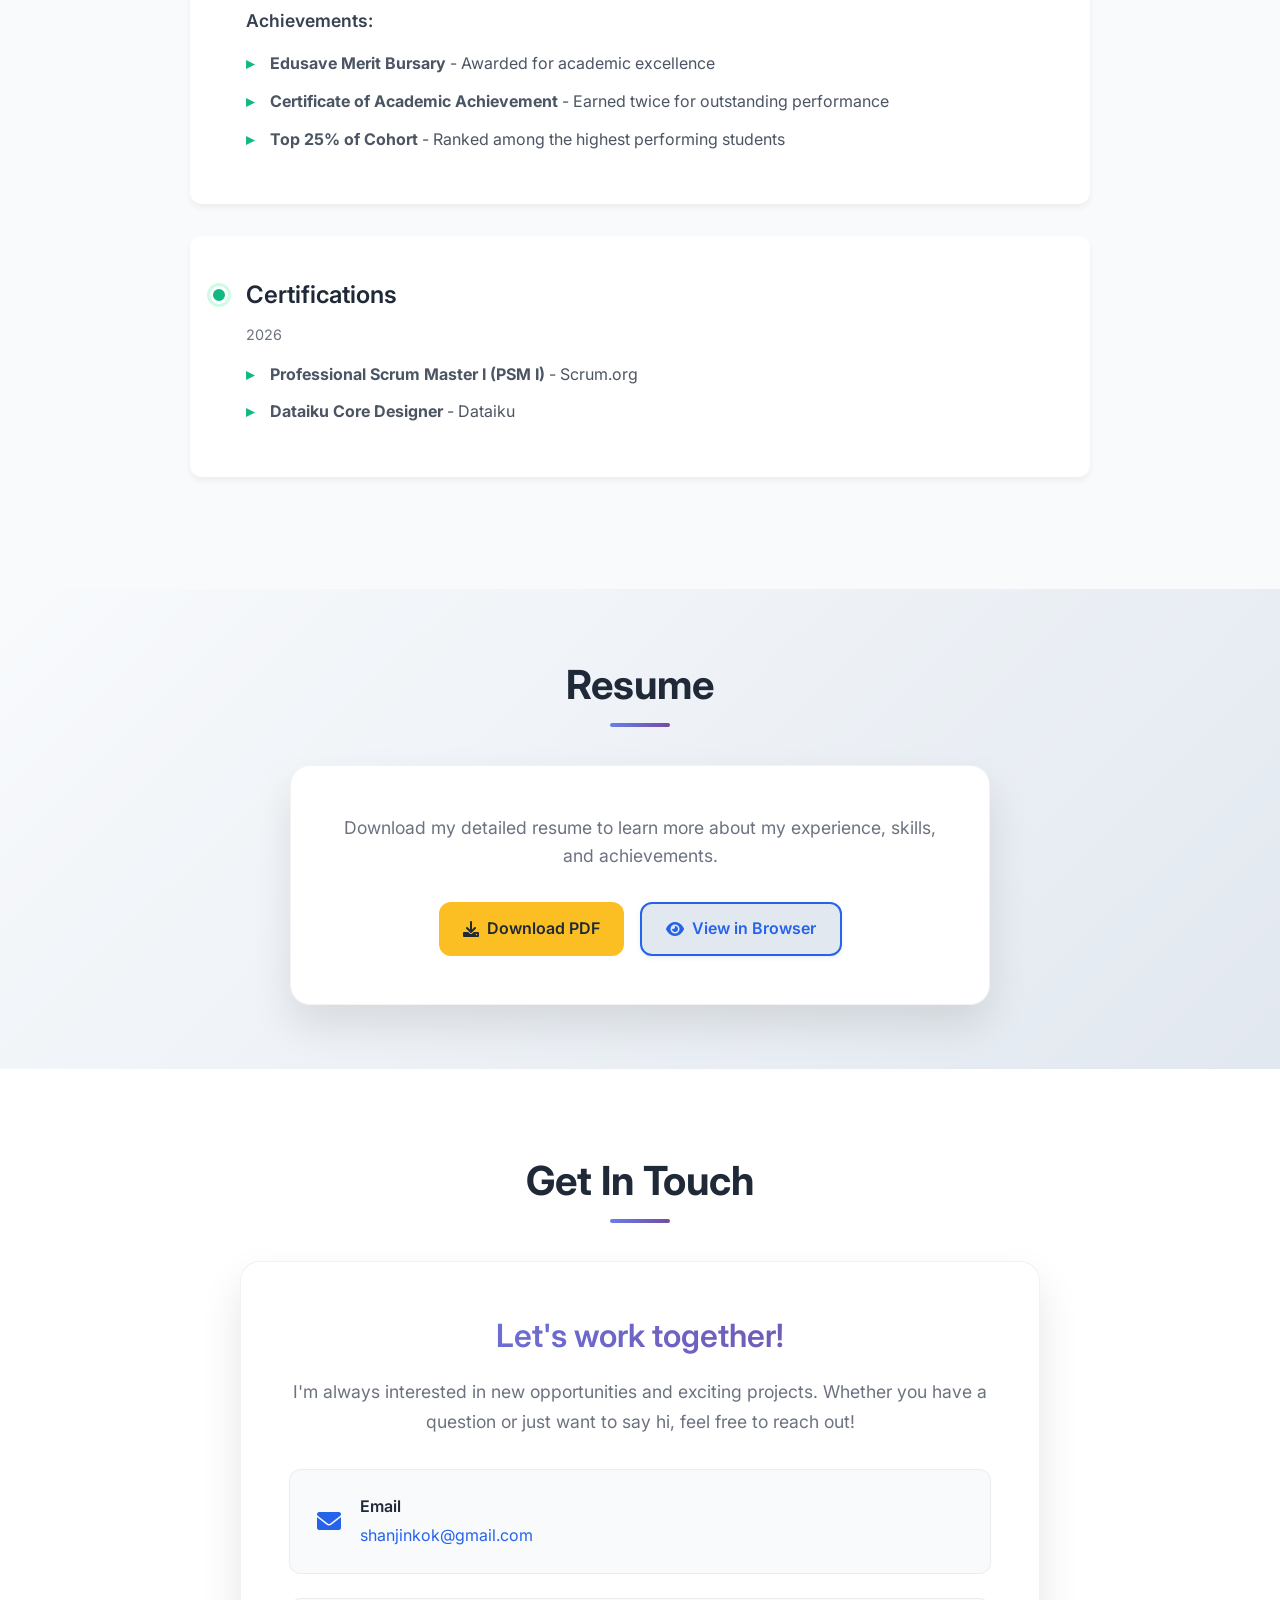
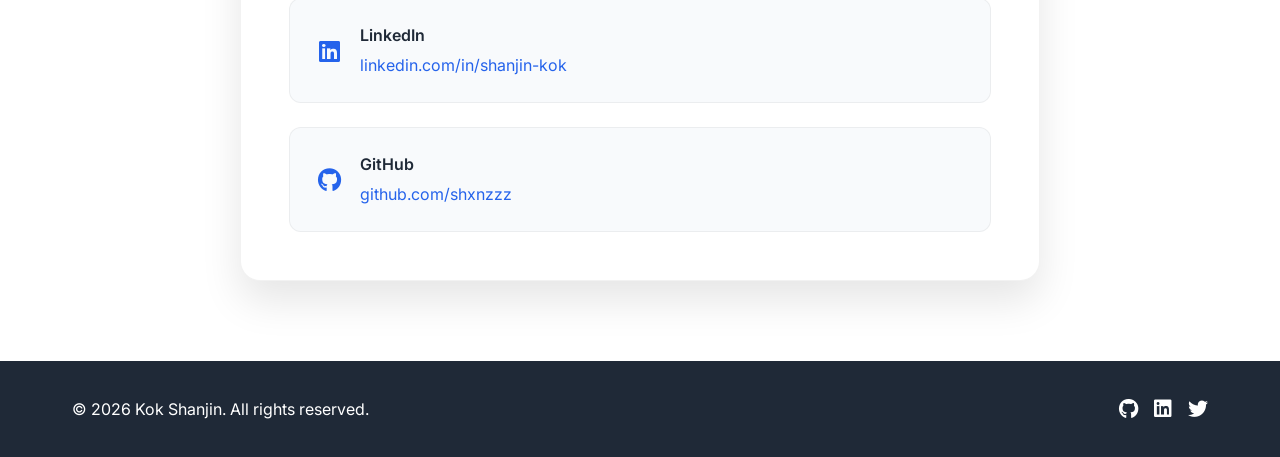
==== commit aec2866a: "change the screenshots of some of the projects" ====
--- a/index.html
+++ b/index.html
@@ -1415,184 +1415,12 @@
   <section id="projects" class="projects">
     <div class="container">
       <h2 class="section-title">Featured Projects</h2>
-      <div class="projects-grid">
-        <div class="project-card" data-project="smart-study-space" onclick="openProjectModal('smart-study-space')">
-          <div class="project-header">
-            <div class="project-basic-info">
-              <h3>Smart Study Space (Edge AI Seat &amp; Noise Monitor)</h3>
-              <div class="project-tech">
-                <span>Raspberry Pi</span>
-                <span>YOLOv11</span>
-                <span>MQTT</span>
-                <span>AWS</span>
-                <span>React</span>
-              </div>
-            </div>
-          </div>
-        </div>
-
-        <div class="project-card" data-project="ai-job" onclick="openProjectModal('ai-job')">
-          <div class="project-header">
-            <div class="project-basic-info">
-              <h3>JobCupid: AI Job Matching Platform</h3>
-              <div class="project-tech">
-                <span>Next.js</span>
-                <span>React</span>
-                <span>Node.js</span>
-                <span>Python</span>
-                <span>OpenAI API</span>
-              </div>
-            </div>
-          </div>
-        </div>
-
-        <div class="project-card" data-project="ippt" onclick="openProjectModal('ippt')">
-          <div class="project-header">
-            <div class="project-basic-info">
-              <h3>Interactive Physical Proficiency Trainer (IPPT Fitness App)</h3>
-              <div class="project-tech">
-                <span>Android</span>
-                <span>Kotlin</span>
-                <span>MediaPipe</span>
-                <span>ARCore</span>
-                <span>Google Maps</span>
-              </div>
-            </div>
-          </div>
-        </div>
-
-        <div class="project-card" data-project="psa-automation" onclick="openProjectModal('psa-automation')">
-          <div class="project-header">
-            <div class="project-basic-info">
-              <h3>Port Systems E2E Test Automation (PSA International)</h3>
-              <div class="project-tech">
-                <span>Playwright</span>
-                <span>TypeScript</span>
-                <span>Page Object Model</span>
-                <span>SQL</span>
-                <span>Kafka</span>
-              </div>
-            </div>
-          </div>
-        </div>
-
-        <div class="project-card" data-project="agent-cfo" onclick="openProjectModal('agent-cfo')">
-          <div class="project-header">
-            <div class="project-basic-info">
-              <h3>Agent CFO – RAG Financial Agent</h3>
-              <div class="project-tech">
-                <span>Python</span>
-                <span>RAG</span>
-                <span>BM25</span>
-                <span>Vector Search</span>
-                <span>LLMs</span>
-              </div>
-            </div>
-          </div>
-        </div>
-
-        <div class="project-card" data-project="inventory" onclick="openProjectModal('inventory')">
-          <div class="project-header">
-            <div class="project-basic-info">
-              <h3>Inventory Management Mobile App</h3>
-              <div class="project-tech">
-                <span>React Native</span>
-                <span>Barcode Scanning</span>
-                <span>Push Notifications</span>
-              </div>
-            </div>
-          </div>
-        </div>
-
-        <div class="project-card" data-project="inventory-web" onclick="openProjectModal('inventory-web')">
-          <div class="project-header">
-            <div class="project-basic-info">
-              <h3>Inventory Management Website</h3>
-              <div class="project-tech">
-                <span>Web Development</span>
-                <span>Inventory Tracking</span>
-                <span>Analytics</span>
-              </div>
-            </div>
-          </div>
-        </div>
-
-        <div class="project-card" data-project="healthy-hero" onclick="openProjectModal('healthy-hero')">
-          <div class="project-header">
-            <div class="project-basic-info">
-              <h3>Healthy Hero - Object-Oriented 2D Game Engine</h3>
-              <div class="project-tech">
-                <span>Java</span>
-                <span>LibGDX</span>
-                <span>LWJGL</span>
-                <span>OOP</span>
-                <span>SOLID</span>
-              </div>
-            </div>
-          </div>
-        </div>
-
-        <div class="project-card" data-project="easyvpn" onclick="openProjectModal('easyvpn')">
-          <div class="project-header">
-            <div class="project-basic-info">
-              <h3>EasyVPN: Secure Web Access Platform</h3>
-              <div class="project-tech">
-                <span>PHP</span>
-                <span>MySQL</span>
-                <span>Bootstrap</span>
-                <span>JavaScript</span>
-                <span>AJAX</span>
-              </div>
-            </div>
-          </div>
-        </div>
-
-        <div class="project-card" data-project="honestystay" onclick="openProjectModal('honestystay')">
-          <div class="project-header">
-            <div class="project-basic-info">
-              <h3>HonestStay – AI-Powered Hotel Review Credibility Platform</h3>
-              <div class="project-tech">
-                <span>Python</span>
-                <span>Flask</span>
-                <span>NLP</span>
-                <span>AI</span>
-                <span>CSS3</span>
-              </div>
-            </div>
-          </div>
-        </div>
-
-        <div class="project-card" data-project="smartwatch" onclick="openProjectModal('smartwatch')">
-          <div class="project-header">
-            <div class="project-basic-info">
-              <h3>Smartwatch Step-Tracker</h3>
-              <div class="project-tech">
-                <span>C++</span>
-                <span>Arduino</span>
-                <span>Android</span>
-                <span>Java</span>
-                <span>TinyDuino</span>
-              </div>
-            </div>
-          </div>
-        </div>
-
-        <div class="project-card" data-project="shoe-inventory" onclick="openProjectModal('shoe-inventory')">
-          <div class="project-header">
-            <div class="project-basic-info">
-              <h3>Shoe Inventory Management System</h3>
-              <div class="project-tech">
-                <span>MongoDB</span>
-                <span>PHP</span>
-                <span>JavaScript</span>
-                <span>Bootstrap</span>
-                <span>NoSQL</span>
-              </div>
-            </div>
-          </div>
-        </div>
-
-      </div> <!-- end .projects-grid -->
+      <div class="featured-grid" id="featuredProjects"></div>
+
+      <div class="other-projects-cta">
+        <p>Plus 8 more, from a RAG agent to a 2D game engine.</p>
+        <a href="other-projects.html" class="btn btn-outline">See other projects <i class="fas fa-arrow-right"></i></a>
+      </div>
     </div>   <!-- end .container -->
   </section>
 
@@ -1753,6 +1581,7 @@
     </div>
   </div>
 
+  <script src="js/projects-data.js"></script>
   <script src="js/script.js"></script>
 </body>
 
--- a/css/style.css
+++ b/css/style.css
@@ -1921,3 +1921,430 @@
   background: #2563eb;
   color: white;
 }
+
+/* Featured projects (homepage) */
+.featured-grid {
+  display: grid;
+  grid-template-columns: repeat(2, minmax(0, 1fr));
+  gap: 2rem;
+  max-width: 1200px;
+  margin: 0 auto;
+}
+
+.featured-card {
+  display: flex;
+  flex-direction: column;
+  background: white;
+  border: 1px solid #e5e7eb;
+  border-radius: 16px;
+  overflow: hidden;
+  box-shadow: 0 8px 25px rgba(0, 0, 0, 0.06);
+  transition: transform 0.3s ease, box-shadow 0.3s ease;
+  cursor: pointer;
+}
+
+.featured-card:hover {
+  transform: translateY(-4px);
+  box-shadow: 0 18px 40px rgba(0, 0, 0, 0.1);
+}
+
+.featured-media {
+  display: block;
+}
+
+.project-cover {
+  aspect-ratio: 16 / 10;
+  background: #eef2ff;
+  overflow: hidden;
+}
+
+.project-cover img {
+  width: 100%;
+  height: 100%;
+  object-fit: cover;
+  object-position: top;
+  display: block;
+}
+
+.project-cover-phone {
+  display: flex;
+  justify-content: center;
+  align-items: center;
+  aspect-ratio: auto;
+  height: 260px;
+  padding: 1rem 1.25rem;
+  background: linear-gradient(135deg, #667eea 0%, #764ba2 100%);
+}
+
+.project-cover-phone img {
+  width: auto;
+  height: auto;
+  max-height: 220px;
+  max-width: 42%;
+  object-fit: contain;
+  border-radius: 12px;
+  box-shadow: 0 10px 24px rgba(0, 0, 0, 0.28);
+}
+
+.project-cover-phones {
+  display: flex;
+  justify-content: center;
+  align-items: center;
+  gap: 1rem;
+  padding: 1.25rem;
+  background: linear-gradient(135deg, #667eea 0%, #764ba2 100%);
+}
+
+.project-cover-phones img {
+  width: auto;
+  height: 100%;
+  object-fit: contain;
+  border-radius: 10px;
+  box-shadow: 0 8px 20px rgba(0, 0, 0, 0.25);
+}
+
+.project-cover-phone-stack {
+  display: grid;
+  grid-template-columns: minmax(0, 0.85fr) minmax(0, 1.15fr);
+  gap: 0.85rem;
+  padding: 1.1rem;
+  background: linear-gradient(135deg, #667eea 0%, #764ba2 100%);
+  align-items: stretch;
+}
+
+.phone-stack-main {
+  width: 100%;
+  height: 100%;
+  object-fit: contain;
+  object-position: center;
+  border-radius: 10px;
+  box-shadow: 0 8px 20px rgba(0, 0, 0, 0.25);
+  background: rgba(255, 255, 255, 0.08);
+}
+
+.phone-stack-side {
+  display: grid;
+  grid-template-rows: 1fr 1fr;
+  gap: 0.75rem;
+  min-width: 0;
+  min-height: 0;
+}
+
+.phone-stack-side img {
+  width: 100%;
+  height: 100%;
+  object-fit: contain;
+  border-radius: 10px;
+  box-shadow: 0 8px 20px rgba(0, 0, 0, 0.25);
+  background: rgba(255, 255, 255, 0.08);
+}
+
+.project-cover-tile {
+  display: flex;
+  align-items: center;
+  justify-content: center;
+  background: linear-gradient(135deg, #667eea 0%, #764ba2 100%);
+  color: rgba(255, 255, 255, 0.85);
+  font-size: 4rem;
+}
+
+.featured-body {
+  display: flex;
+  flex-direction: column;
+  gap: 0.75rem;
+  padding: 1.75rem;
+  flex: 1;
+}
+
+.featured-context {
+  font-size: 0.78rem;
+  font-weight: 600;
+  letter-spacing: 0.04em;
+  text-transform: uppercase;
+  color: #6366f1;
+}
+
+.featured-body h3 {
+  font-size: 1.35rem;
+  line-height: 1.35;
+}
+
+.featured-body h3 a {
+  color: #1f2937;
+  text-decoration: none;
+}
+
+.featured-body h3 a:hover {
+  color: #2563eb;
+}
+
+.featured-label {
+  margin-top: 0.5rem;
+  font-size: 0.75rem;
+  font-weight: 700;
+  letter-spacing: 0.05em;
+  text-transform: uppercase;
+  color: #6b7280;
+}
+
+.featured-text p:not(.featured-label) {
+  color: #4b5563;
+  line-height: 1.65;
+}
+
+.featured-tech {
+  display: flex;
+  flex-wrap: wrap;
+  gap: 0.5rem;
+  margin-top: 0.25rem;
+}
+
+.featured-tech span {
+  background: #eef2ff;
+  color: #3730a3;
+  padding: 0.3rem 0.75rem;
+  border-radius: 999px;
+  font-size: 0.8rem;
+  font-weight: 500;
+}
+
+.featured-actions {
+  display: flex;
+  flex-wrap: wrap;
+  gap: 0.75rem;
+  margin-top: auto;
+  padding-top: 0.75rem;
+}
+
+.featured-actions .btn {
+  display: inline-flex;
+  align-items: center;
+  gap: 0.5rem;
+  padding: 0.6rem 1.25rem;
+}
+
+.other-projects-cta {
+  text-align: center;
+  margin-top: 3rem;
+}
+
+.other-projects-cta p {
+  color: #6b7280;
+  margin-bottom: 1rem;
+}
+
+@media (max-width: 900px) {
+  .featured-grid {
+    grid-template-columns: 1fr;
+  }
+}
+
+/* Project detail page and Other Projects page */
+.project-page {
+  max-width: 1100px;
+  padding-top: 7rem;
+  padding-bottom: 4rem;
+}
+
+.other-projects-page {
+  padding: 7rem 0 5rem;
+  min-height: 70vh;
+}
+
+.project-back {
+  display: inline-flex;
+  align-items: center;
+  gap: 0.5rem;
+  margin-bottom: 1.5rem;
+  color: #2563eb;
+  font-weight: 600;
+  text-decoration: none;
+}
+
+.project-back:hover {
+  text-decoration: underline;
+}
+
+.other-projects-intro {
+  text-align: center;
+  color: #6b7280;
+  margin: -1.5rem auto 2.5rem;
+}
+
+.project-hero h1 {
+  font-size: clamp(1.8rem, 4vw, 2.6rem);
+  line-height: 1.2;
+  color: #111827;
+  margin: 0.4rem 0 1rem;
+}
+
+.project-lede {
+  font-size: 1.125rem;
+  color: #4b5563;
+  line-height: 1.7;
+  max-width: 70ch;
+  margin-bottom: 1.5rem;
+}
+
+.project-hero-media {
+  margin: 1rem 0 3rem;
+  border-radius: 16px;
+  overflow: hidden;
+  border: 1px solid #e5e7eb;
+  box-shadow: 0 10px 30px rgba(0, 0, 0, 0.08);
+}
+
+.project-hero-media .project-cover {
+  aspect-ratio: 16 / 9;
+  background: #f1f5f9;
+}
+
+.project-hero-media .project-cover-phone {
+  aspect-ratio: auto;
+  height: auto;
+  padding: 1.75rem 1.25rem;
+}
+
+.project-hero-media .project-cover-phone img {
+  max-height: 420px;
+  max-width: 240px;
+}
+
+.project-hero-media .project-cover:not(.project-cover-phones):not(.project-cover-phone-stack):not(.project-cover-phone) img {
+  object-fit: contain;
+  object-position: center;
+}
+
+.project-hero-media .project-cover-phone-stack {
+  aspect-ratio: 16 / 10;
+  min-height: 360px;
+}
+
+.project-layout {
+  display: grid;
+  grid-template-columns: minmax(0, 2fr) minmax(0, 1fr);
+  gap: 3rem;
+  align-items: start;
+}
+
+.project-section {
+  padding: 0 0 2.5rem;
+}
+
+.project-section h2 {
+  font-size: 1.5rem;
+  color: #111827;
+  margin-bottom: 0.75rem;
+}
+
+.project-section p {
+  color: #374151;
+  line-height: 1.75;
+}
+
+.project-features {
+  list-style: none;
+  padding: 0;
+  margin-top: 1.25rem;
+}
+
+.project-features li {
+  position: relative;
+  padding-left: 1.5rem;
+  margin-bottom: 0.85rem;
+  color: #4b5563;
+  line-height: 1.65;
+}
+
+.project-features li::before {
+  content: '▸';
+  position: absolute;
+  left: 0;
+  color: #10b981;
+  font-weight: bold;
+}
+
+.project-gallery {
+  display: grid;
+  grid-template-columns: repeat(auto-fill, minmax(min(100%, 260px), 1fr));
+  gap: 1.25rem;
+}
+
+.project-gallery figure {
+  margin: 0;
+}
+
+.project-gallery img {
+  width: 100%;
+  aspect-ratio: 16 / 10;
+  object-fit: contain;
+  background: #f8fafc;
+  border: 1px solid #e5e7eb;
+  border-radius: 10px;
+  cursor: zoom-in;
+  display: block;
+}
+
+.project-gallery figcaption {
+  font-size: 0.875rem;
+  color: #6b7280;
+  margin-top: 0.5rem;
+  line-height: 1.5;
+}
+
+.project-sidebar {
+  position: sticky;
+  top: 6rem;
+}
+
+.project-sidebar .modal-project-role,
+.project-sidebar .modal-project-achievement {
+  margin-bottom: 1.5rem;
+}
+
+.project-sidebar-block h4 {
+  font-size: 1.1rem;
+  color: #1f2937;
+  margin-bottom: 0.75rem;
+}
+
+.project-next {
+  display: flex;
+  justify-content: space-between;
+  flex-wrap: wrap;
+  gap: 1rem;
+  margin-top: 1rem;
+  padding-top: 2rem;
+  border-top: 1px solid #e5e7eb;
+}
+
+.project-next a {
+  color: #2563eb;
+  font-weight: 600;
+  text-decoration: none;
+}
+
+.project-next a:hover {
+  text-decoration: underline;
+}
+
+.project-missing {
+  text-align: center;
+  padding: 4rem 0;
+}
+
+.project-missing p {
+  color: #6b7280;
+  margin: 0.75rem 0 1.5rem;
+}
+
+@media (max-width: 900px) {
+  .project-layout {
+    grid-template-columns: 1fr;
+    gap: 1rem;
+  }
+
+  .project-sidebar {
+    position: static;
+  }
+}
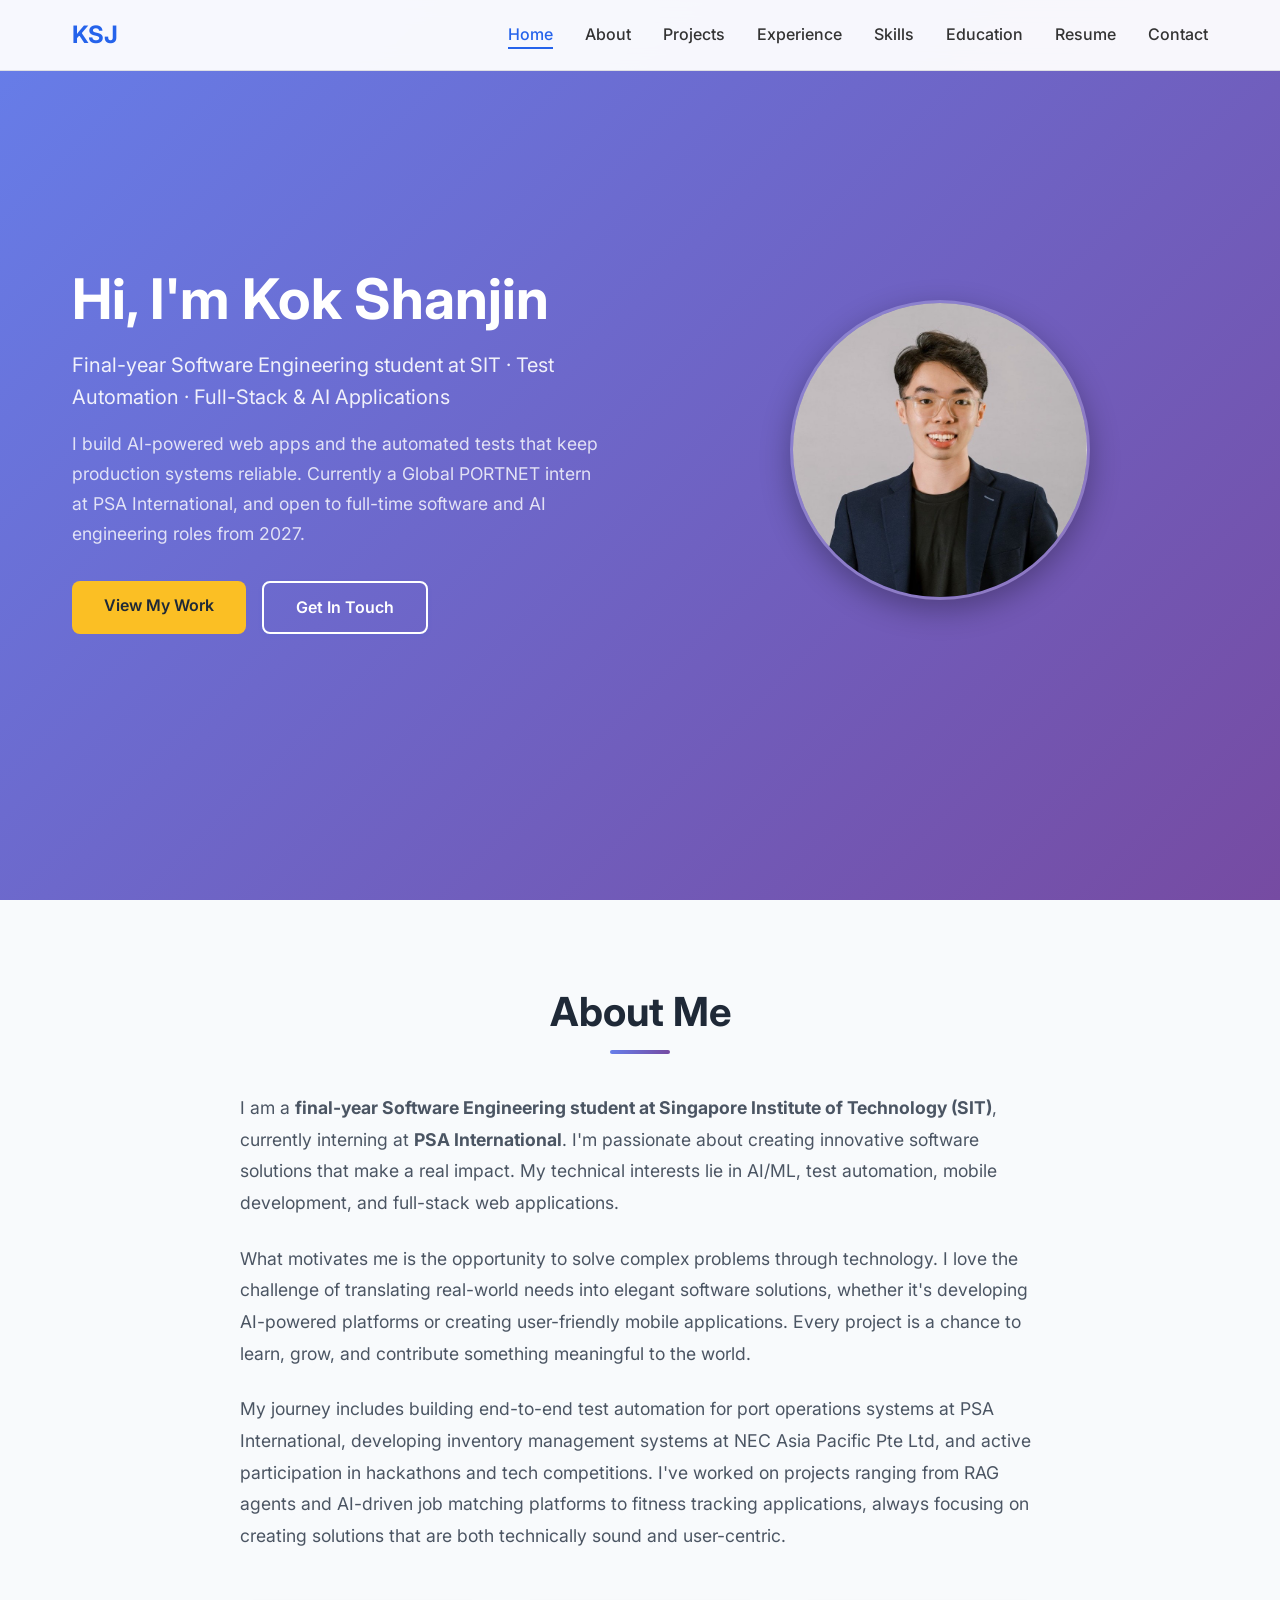
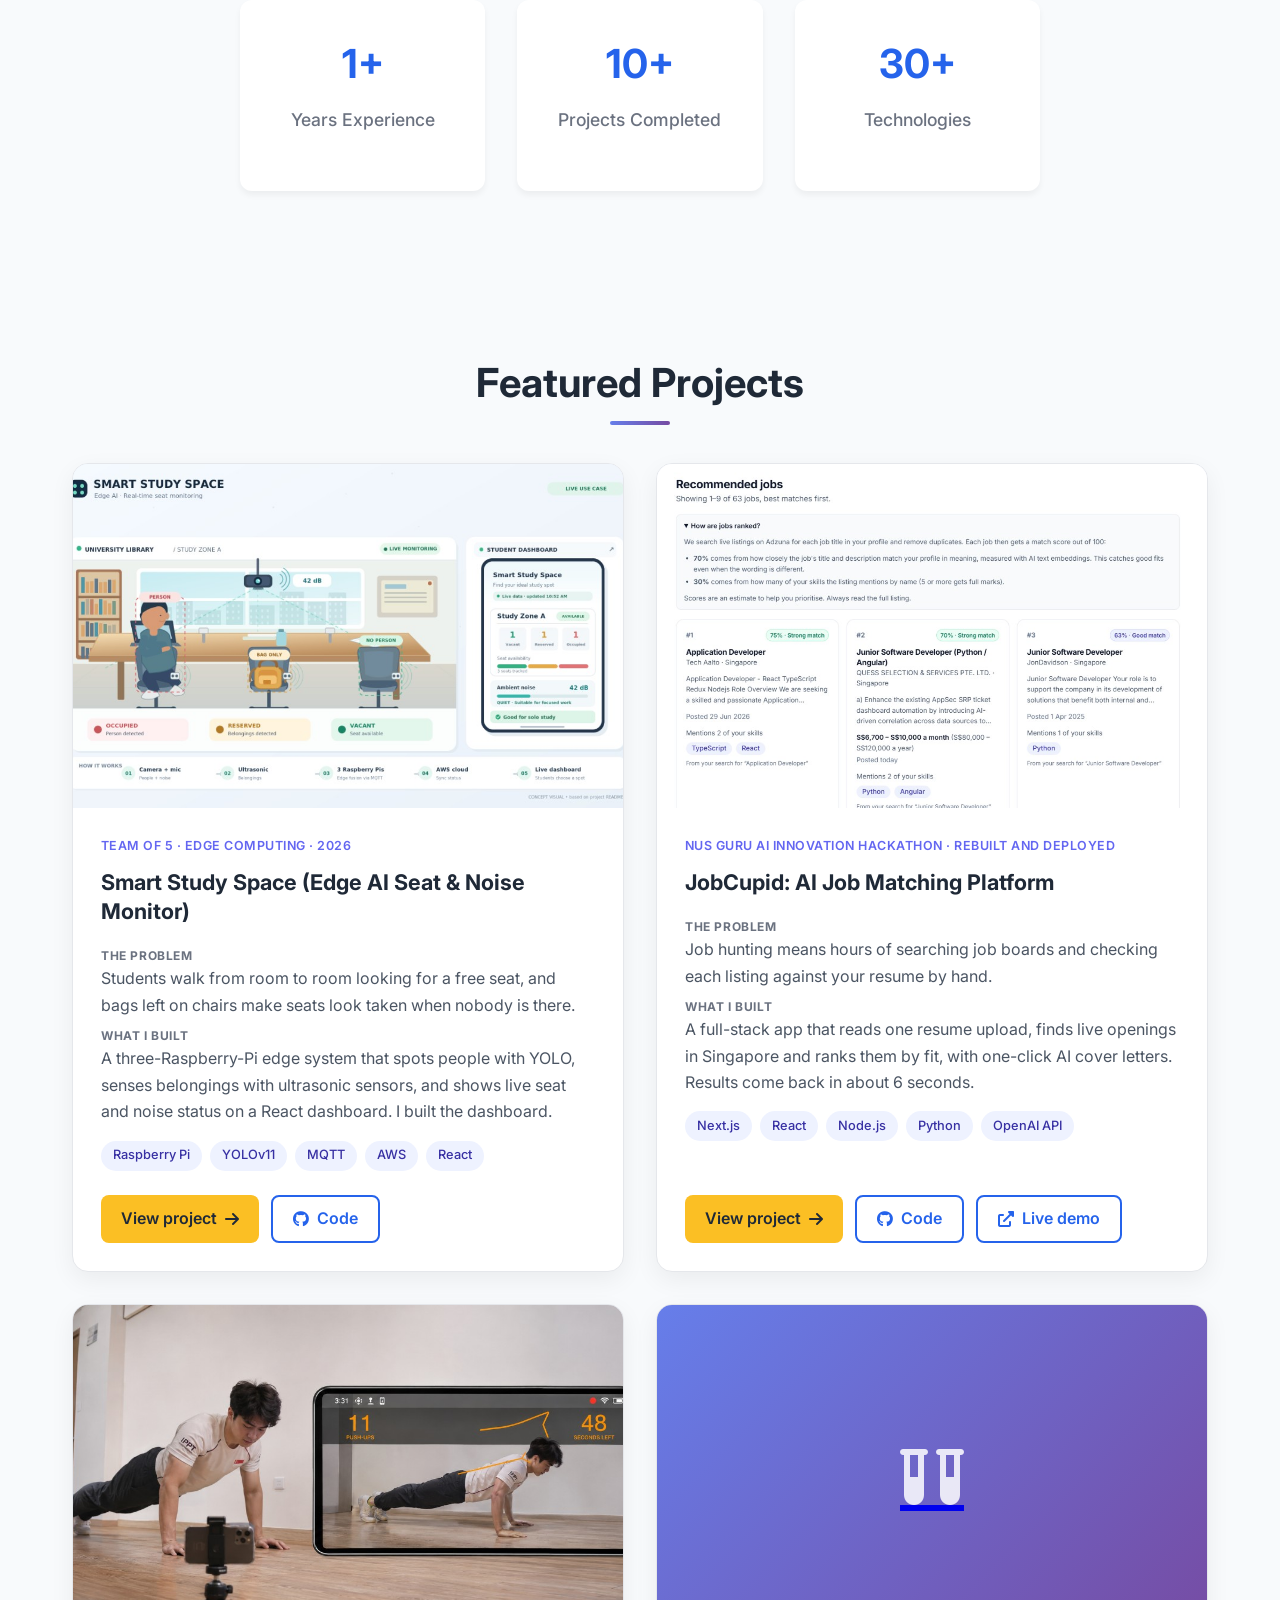
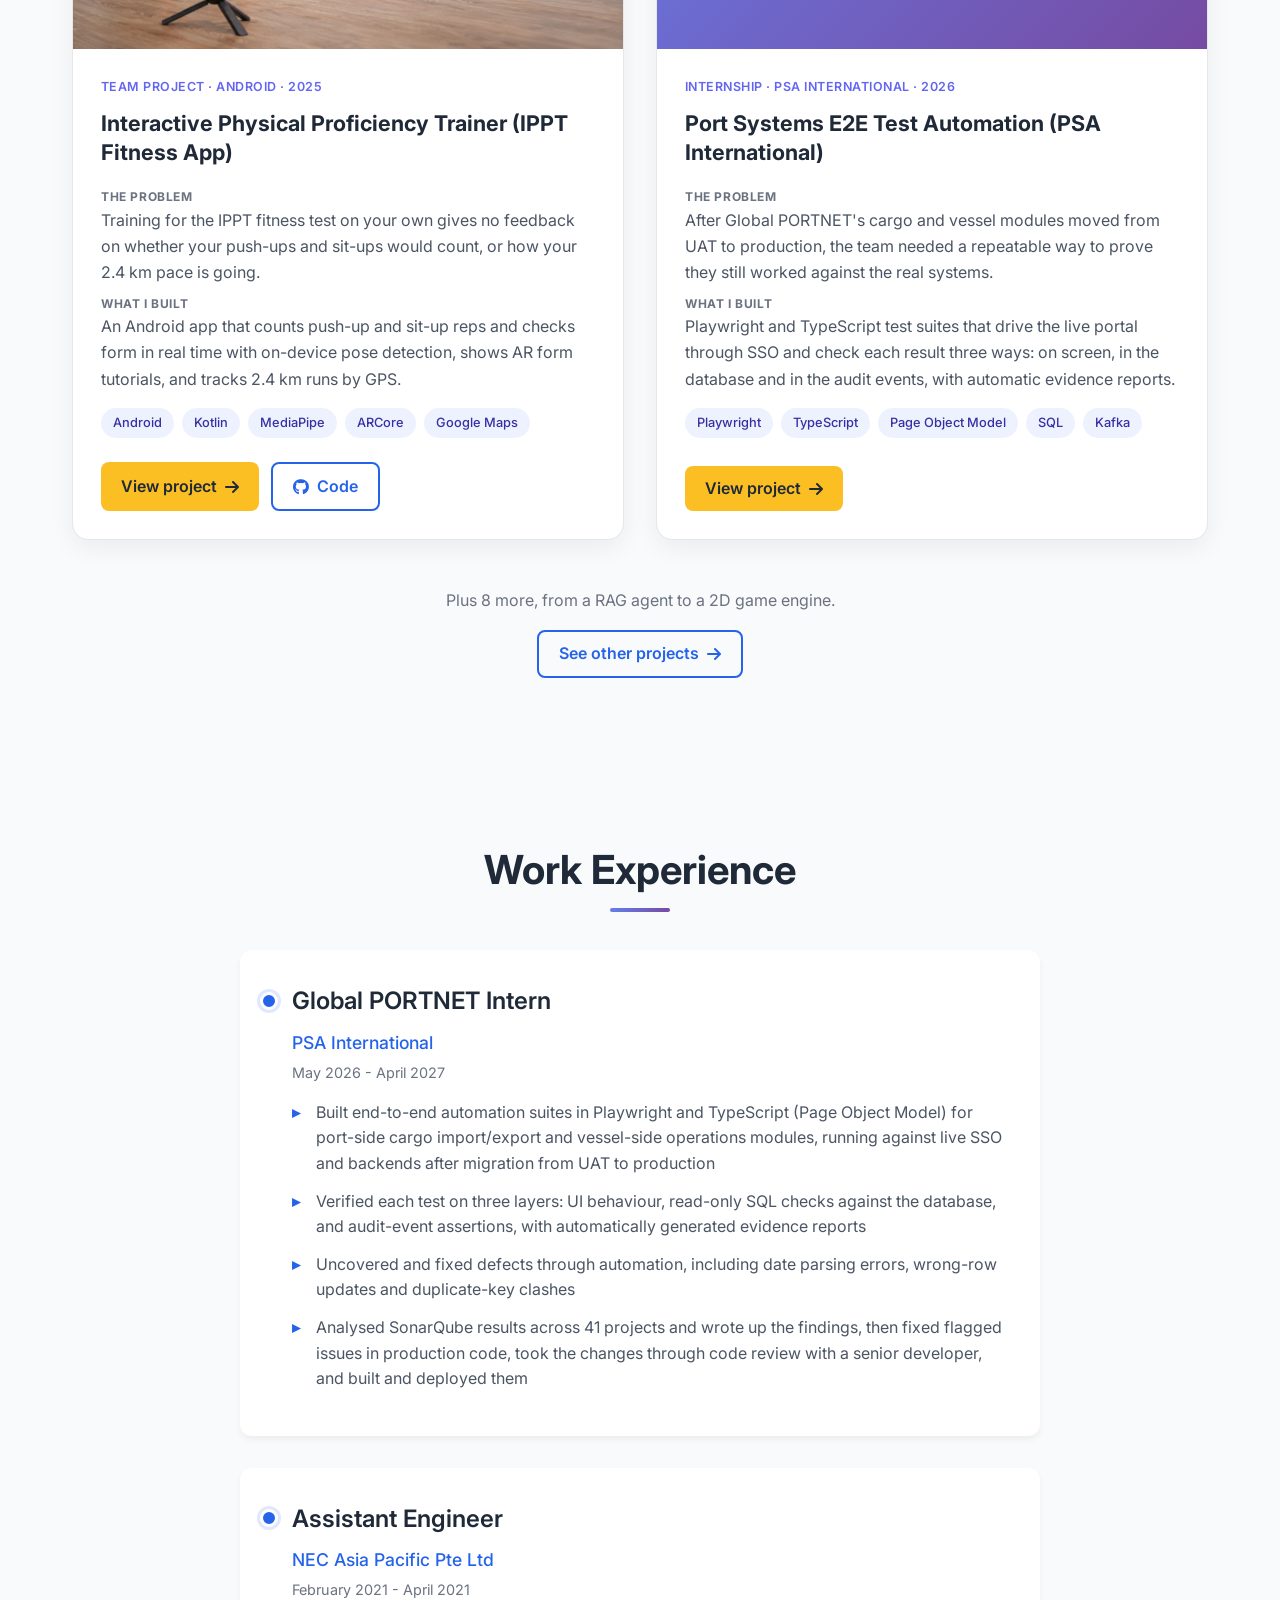
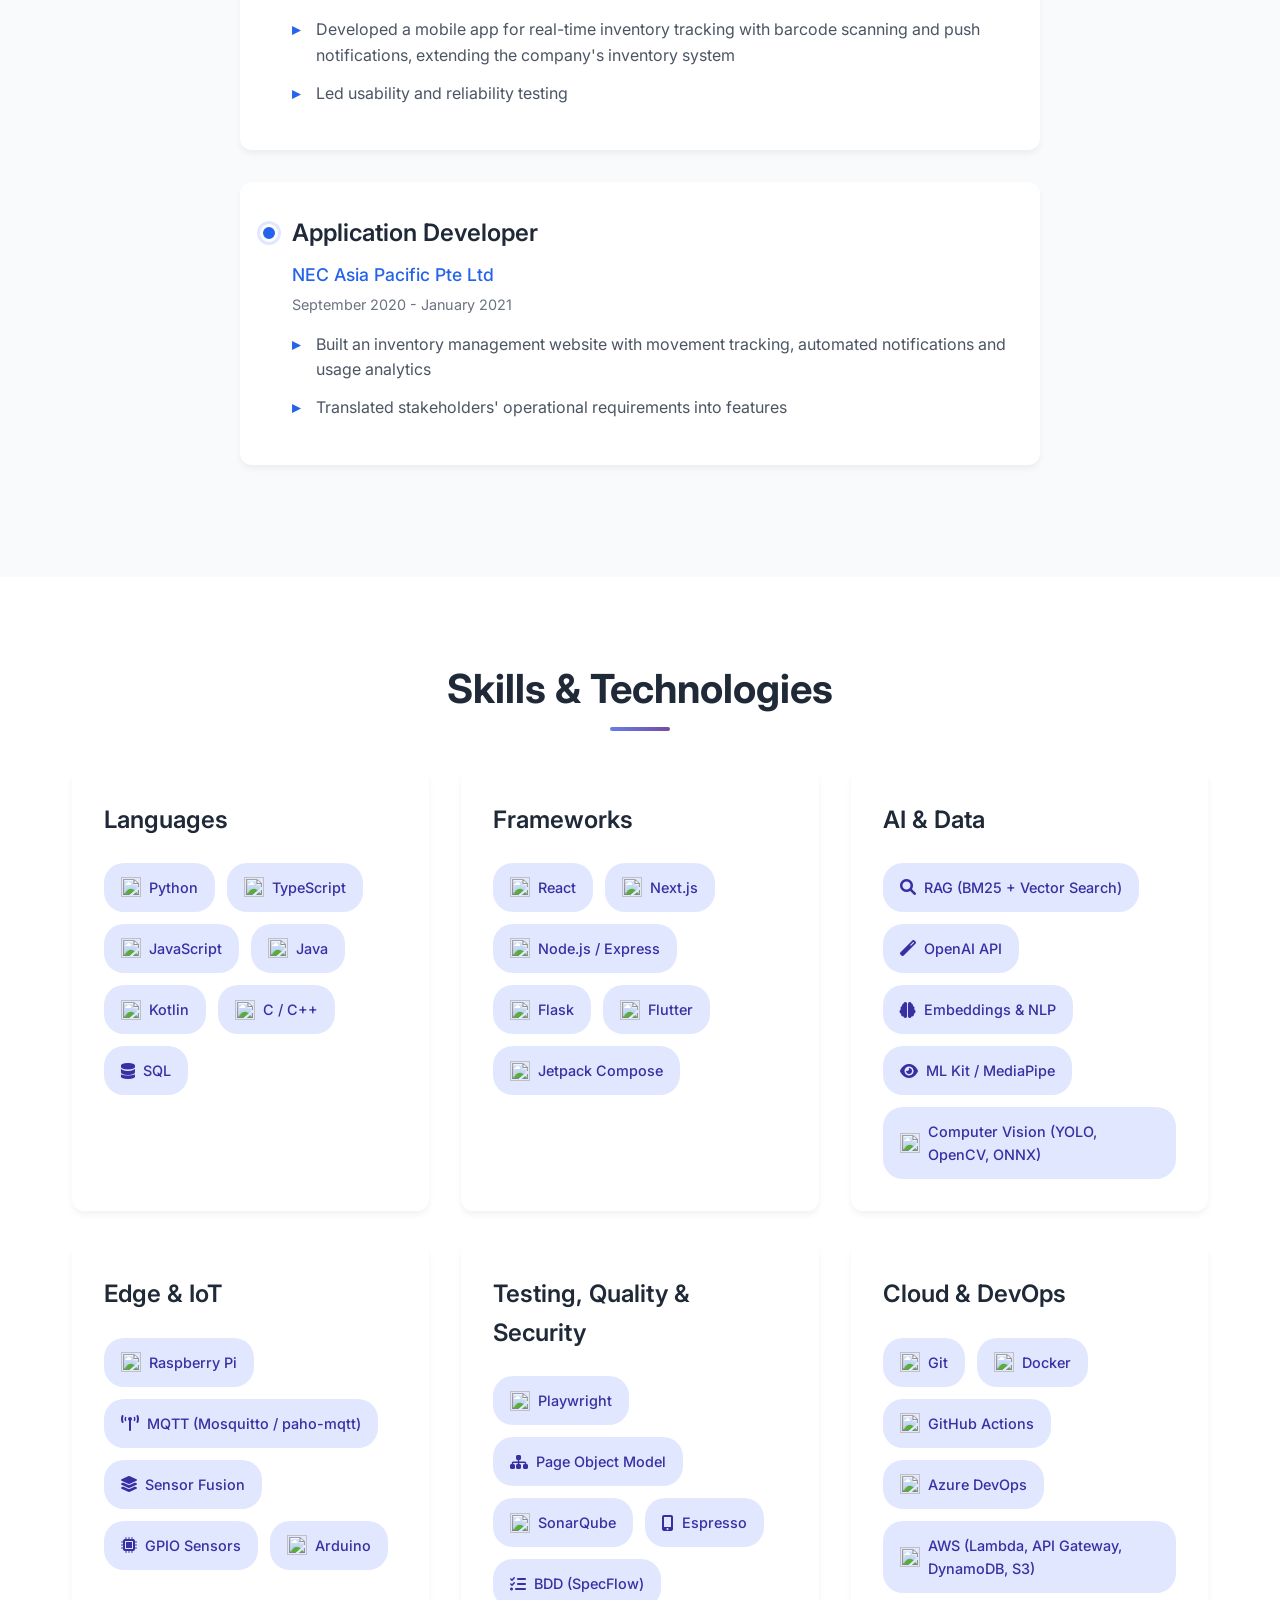
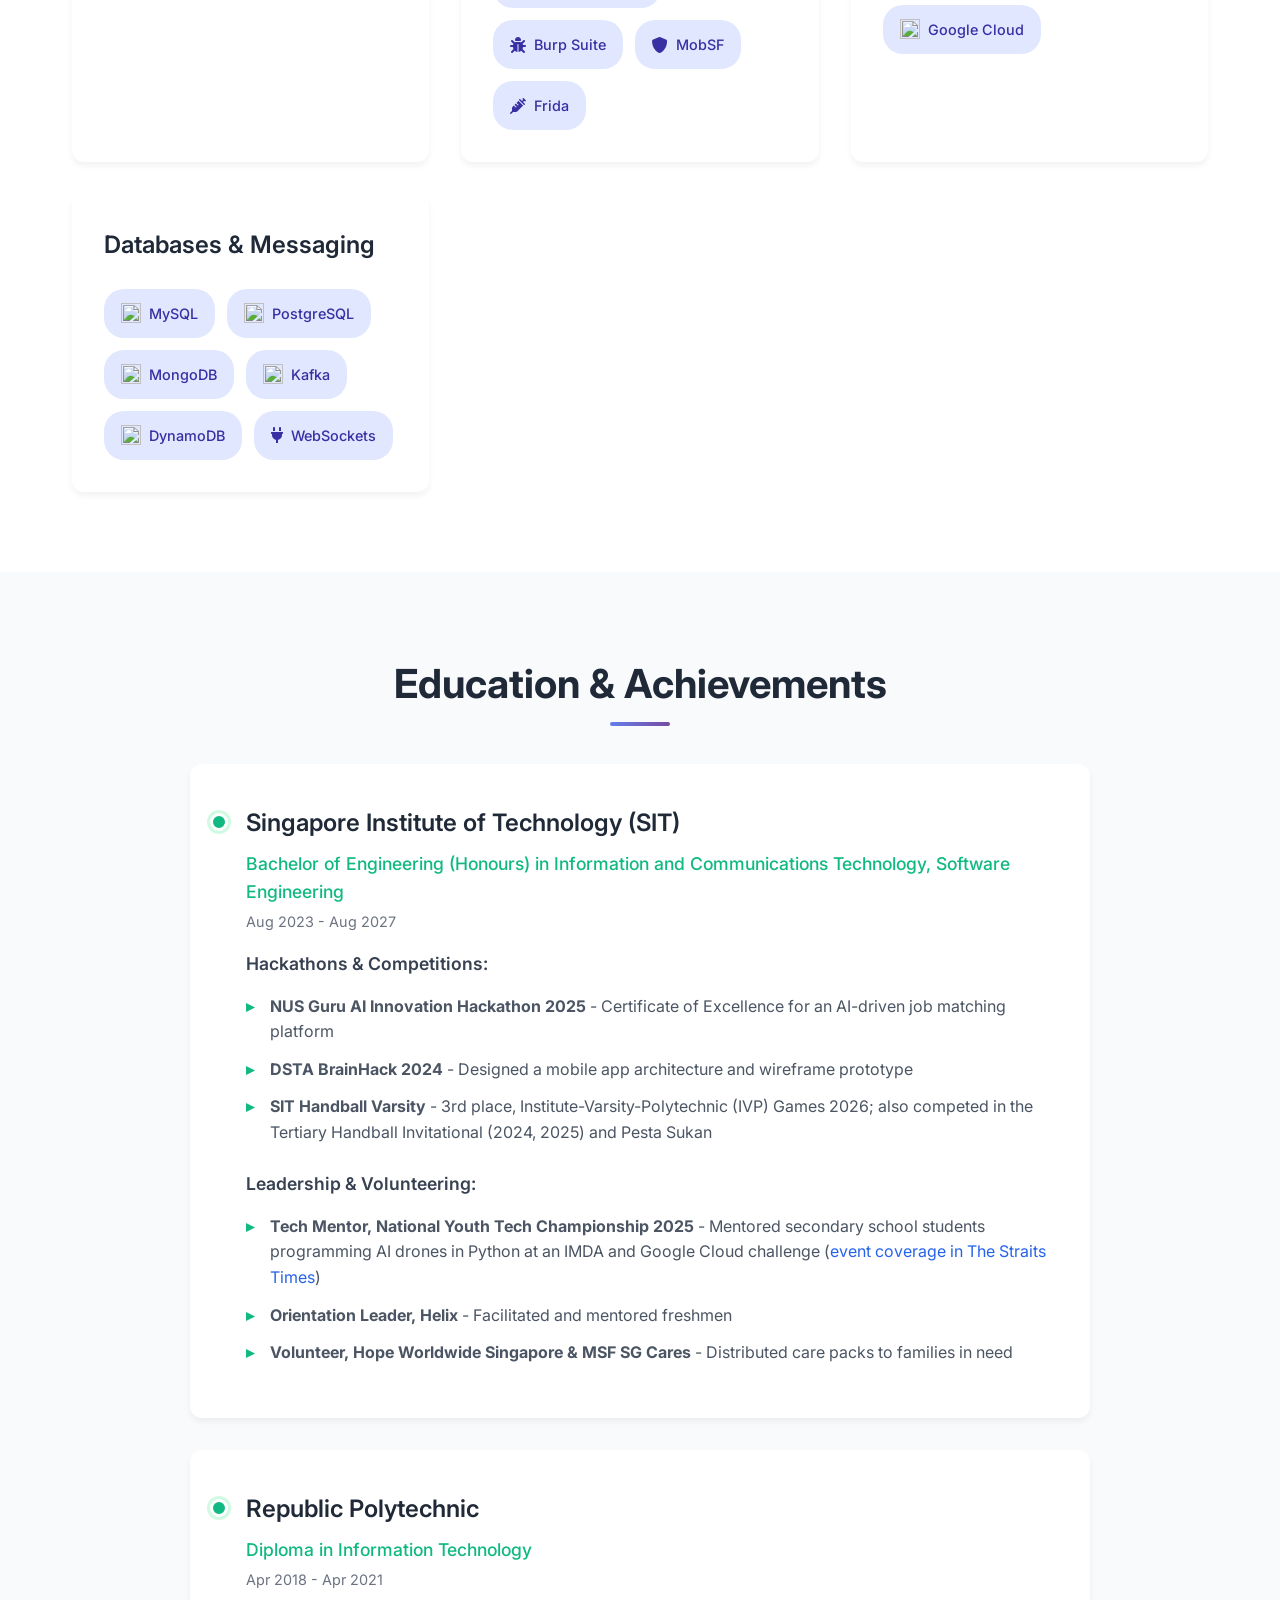
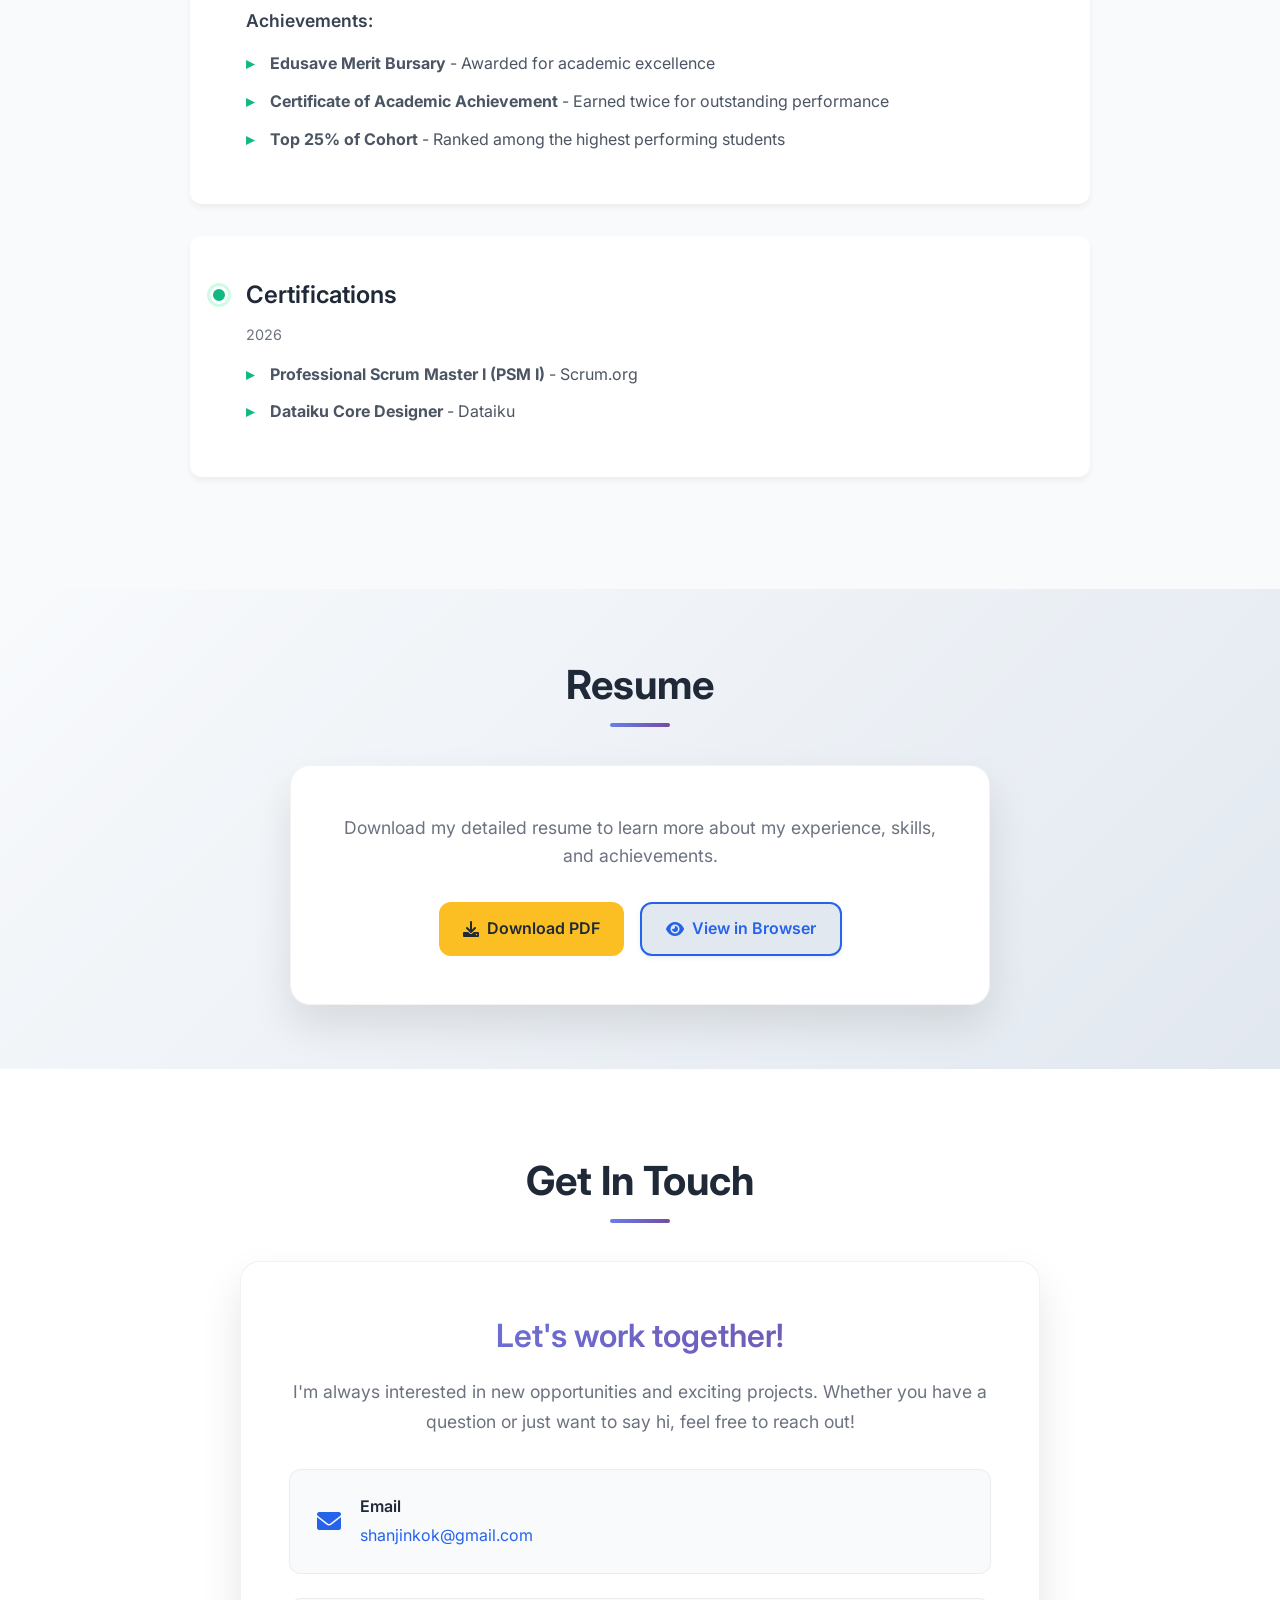
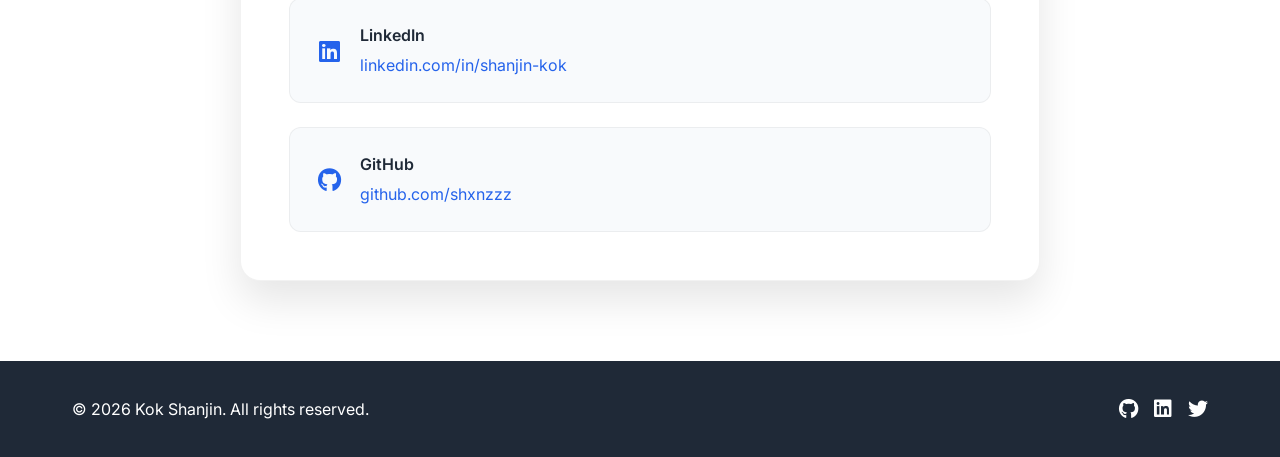
==== commit 555ea7bc: "reorder the layout" ====
--- a/index.html
+++ b/index.html
@@ -1038,13 +1038,13 @@
           <a href="#about" class="nav-link">About</a>
         </li>
         <li class="nav-item">
+          <a href="#projects" class="nav-link">Projects</a>
+        </li>
+        <li class="nav-item">
           <a href="#experience" class="nav-link">Experience</a>
         </li>
         <li class="nav-item">
           <a href="#skills" class="nav-link">Skills</a>
-        </li>
-        <li class="nav-item">
-          <a href="#projects" class="nav-link">Projects</a>
         </li>
         <li class="nav-item">
           <a href="#education" class="nav-link">Education</a>
@@ -1129,6 +1129,19 @@
     </div>
   </section>
 
+  <!-- Projects Section -->
+  <section id="projects" class="projects">
+    <div class="container">
+      <h2 class="section-title">Featured Projects</h2>
+      <div class="featured-grid" id="featuredProjects"></div>
+
+      <div class="other-projects-cta">
+        <p>Plus 8 more, from a RAG agent to a 2D game engine.</p>
+        <a href="other-projects.html" class="btn btn-outline">See other projects <i class="fas fa-arrow-right"></i></a>
+      </div>
+    </div>   <!-- end .container -->
+  </section>
+
   <!-- Work Experience Section -->
   <section id="experience" class="experience">
     <div class="container">
@@ -1409,19 +1422,6 @@
         </div>
       </div>
     </div>
-  </section>
-
-  <!-- Projects Section -->
-  <section id="projects" class="projects">
-    <div class="container">
-      <h2 class="section-title">Featured Projects</h2>
-      <div class="featured-grid" id="featuredProjects"></div>
-
-      <div class="other-projects-cta">
-        <p>Plus 8 more, from a RAG agent to a 2D game engine.</p>
-        <a href="other-projects.html" class="btn btn-outline">See other projects <i class="fas fa-arrow-right"></i></a>
-      </div>
-    </div>   <!-- end .container -->
   </section>
 
   <!-- Education Section -->
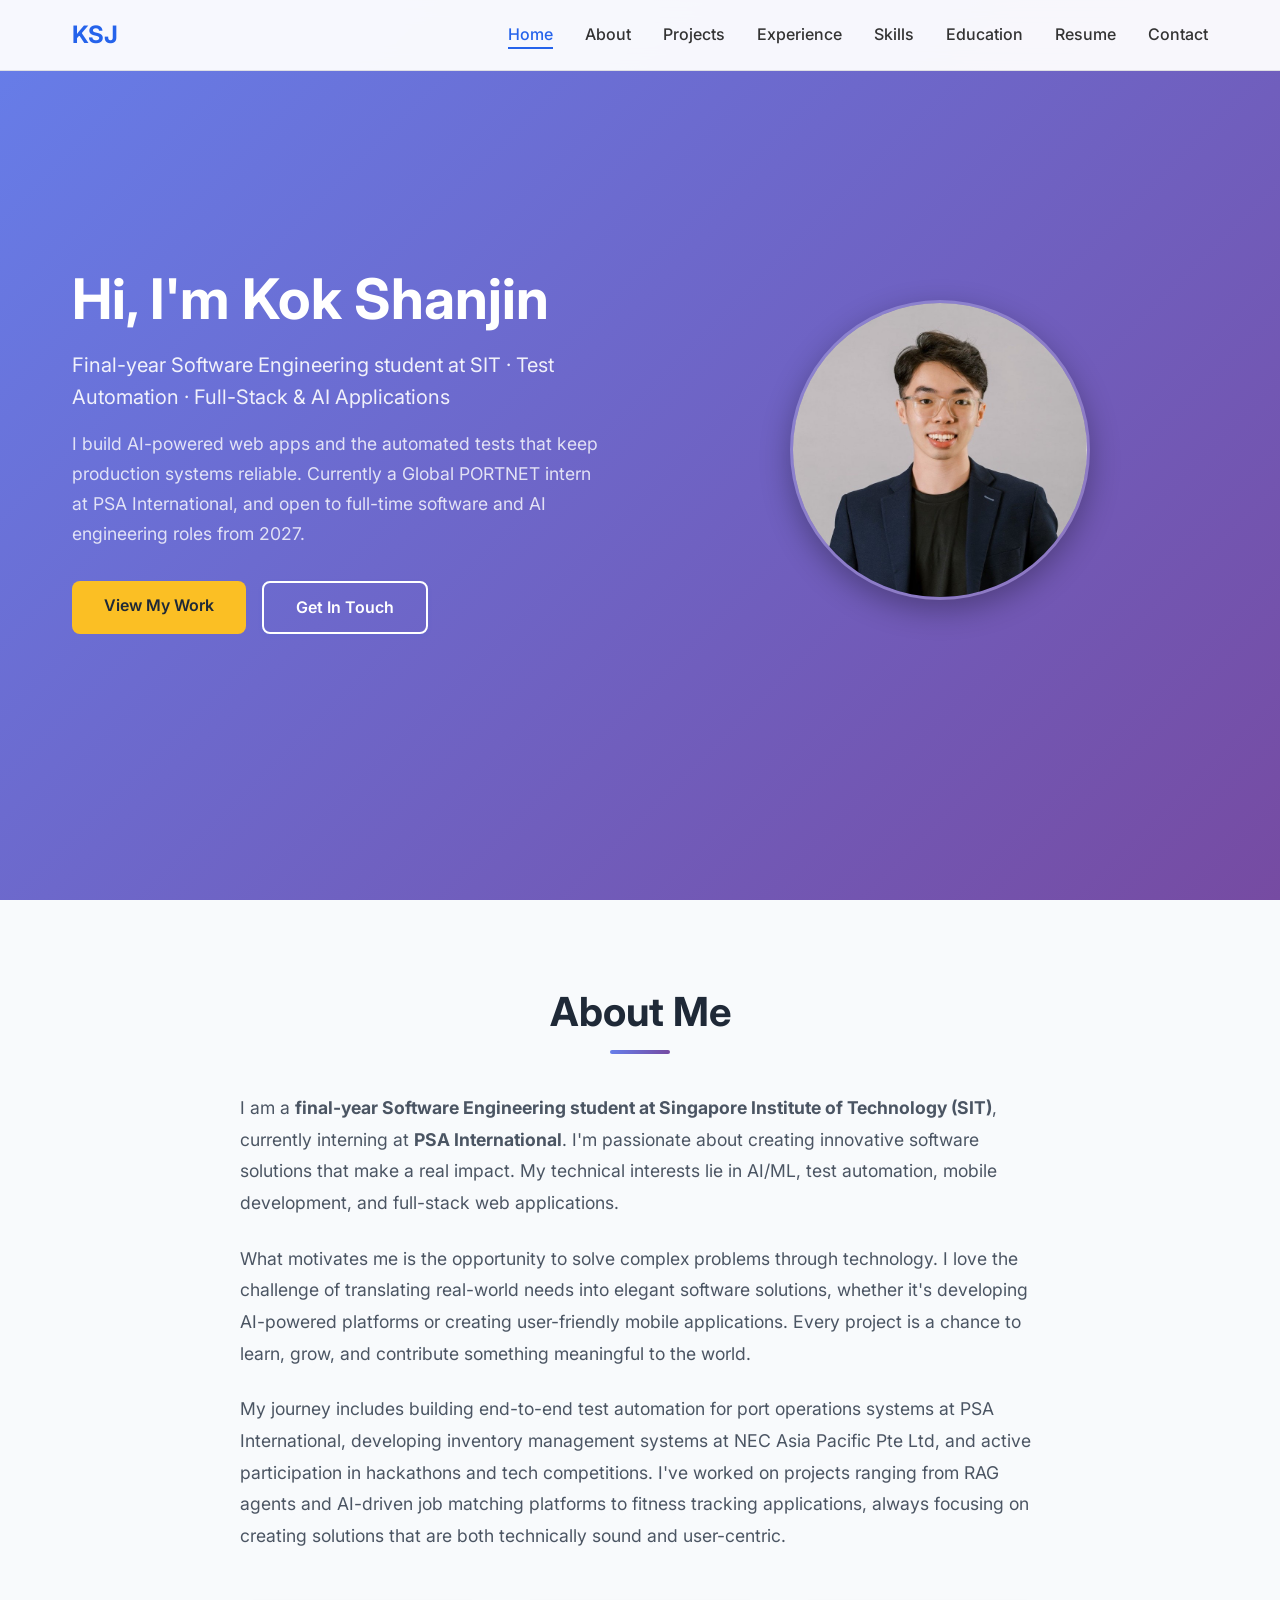
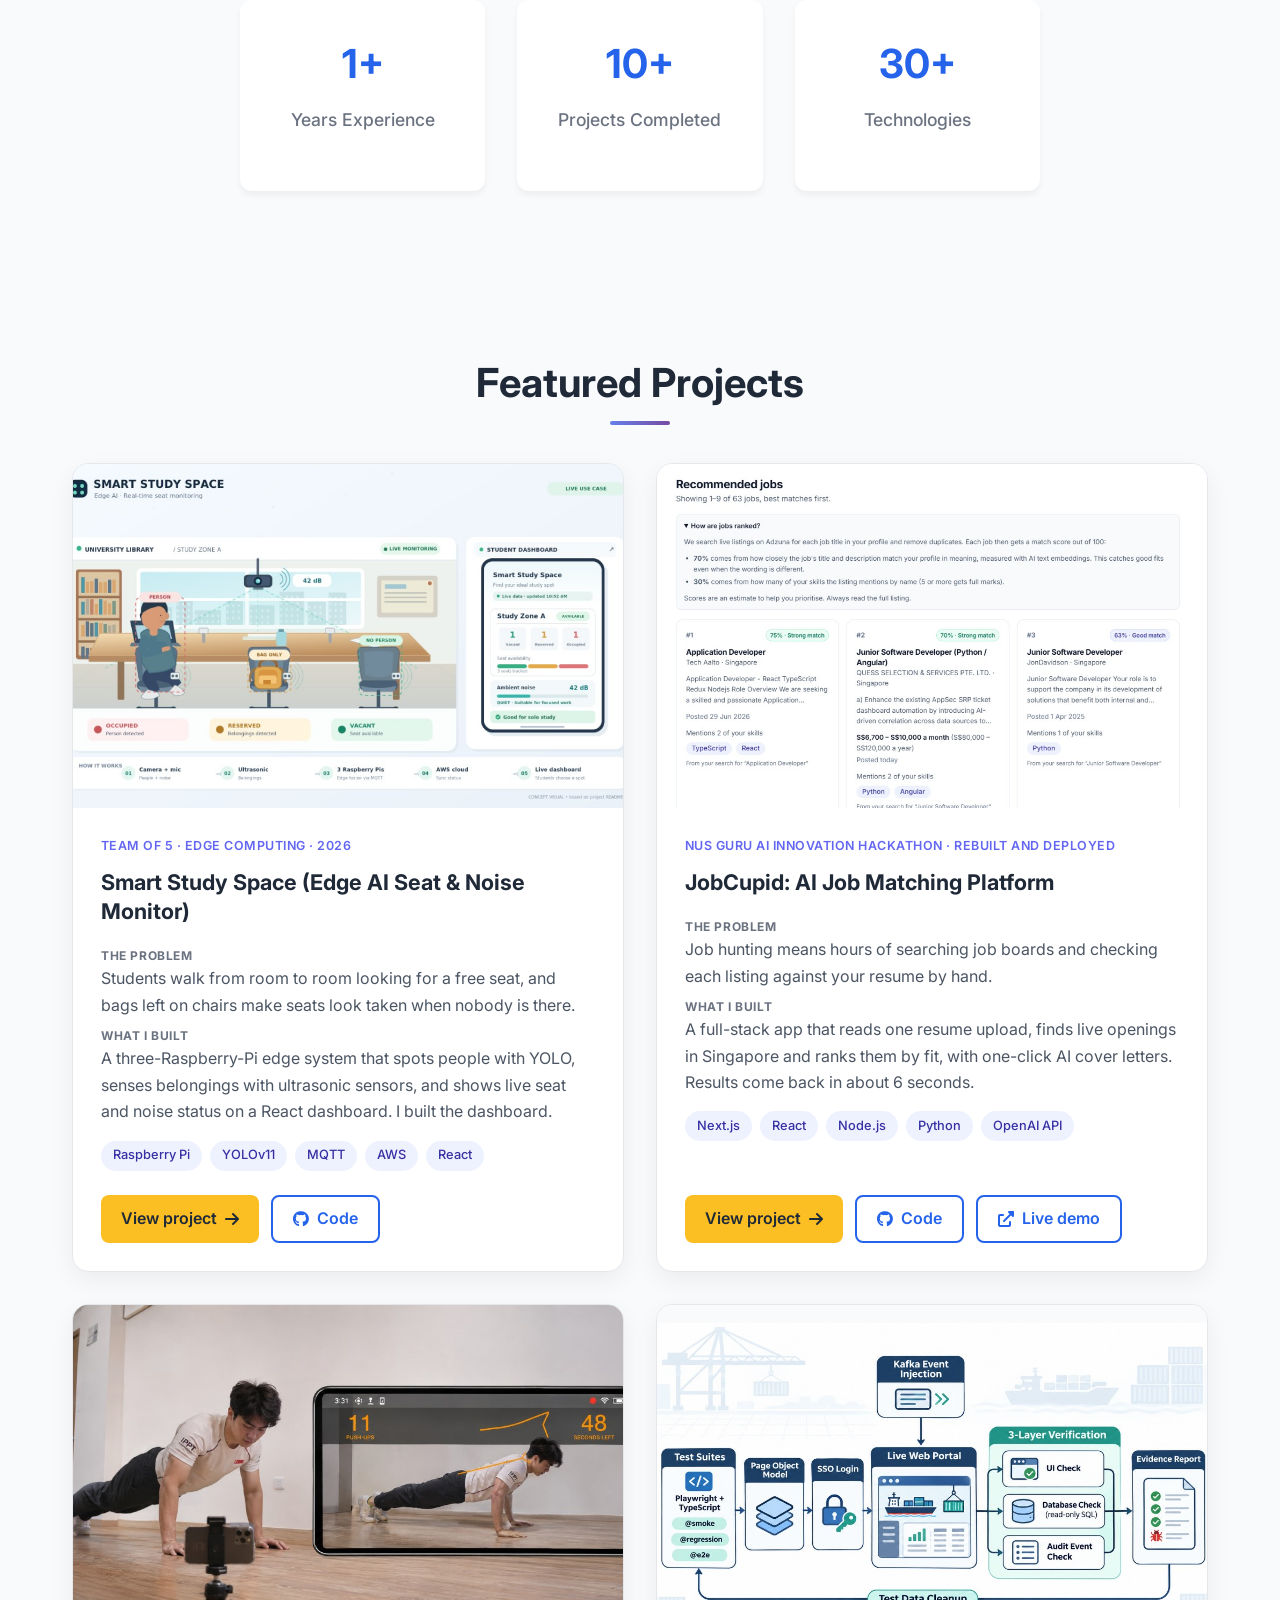
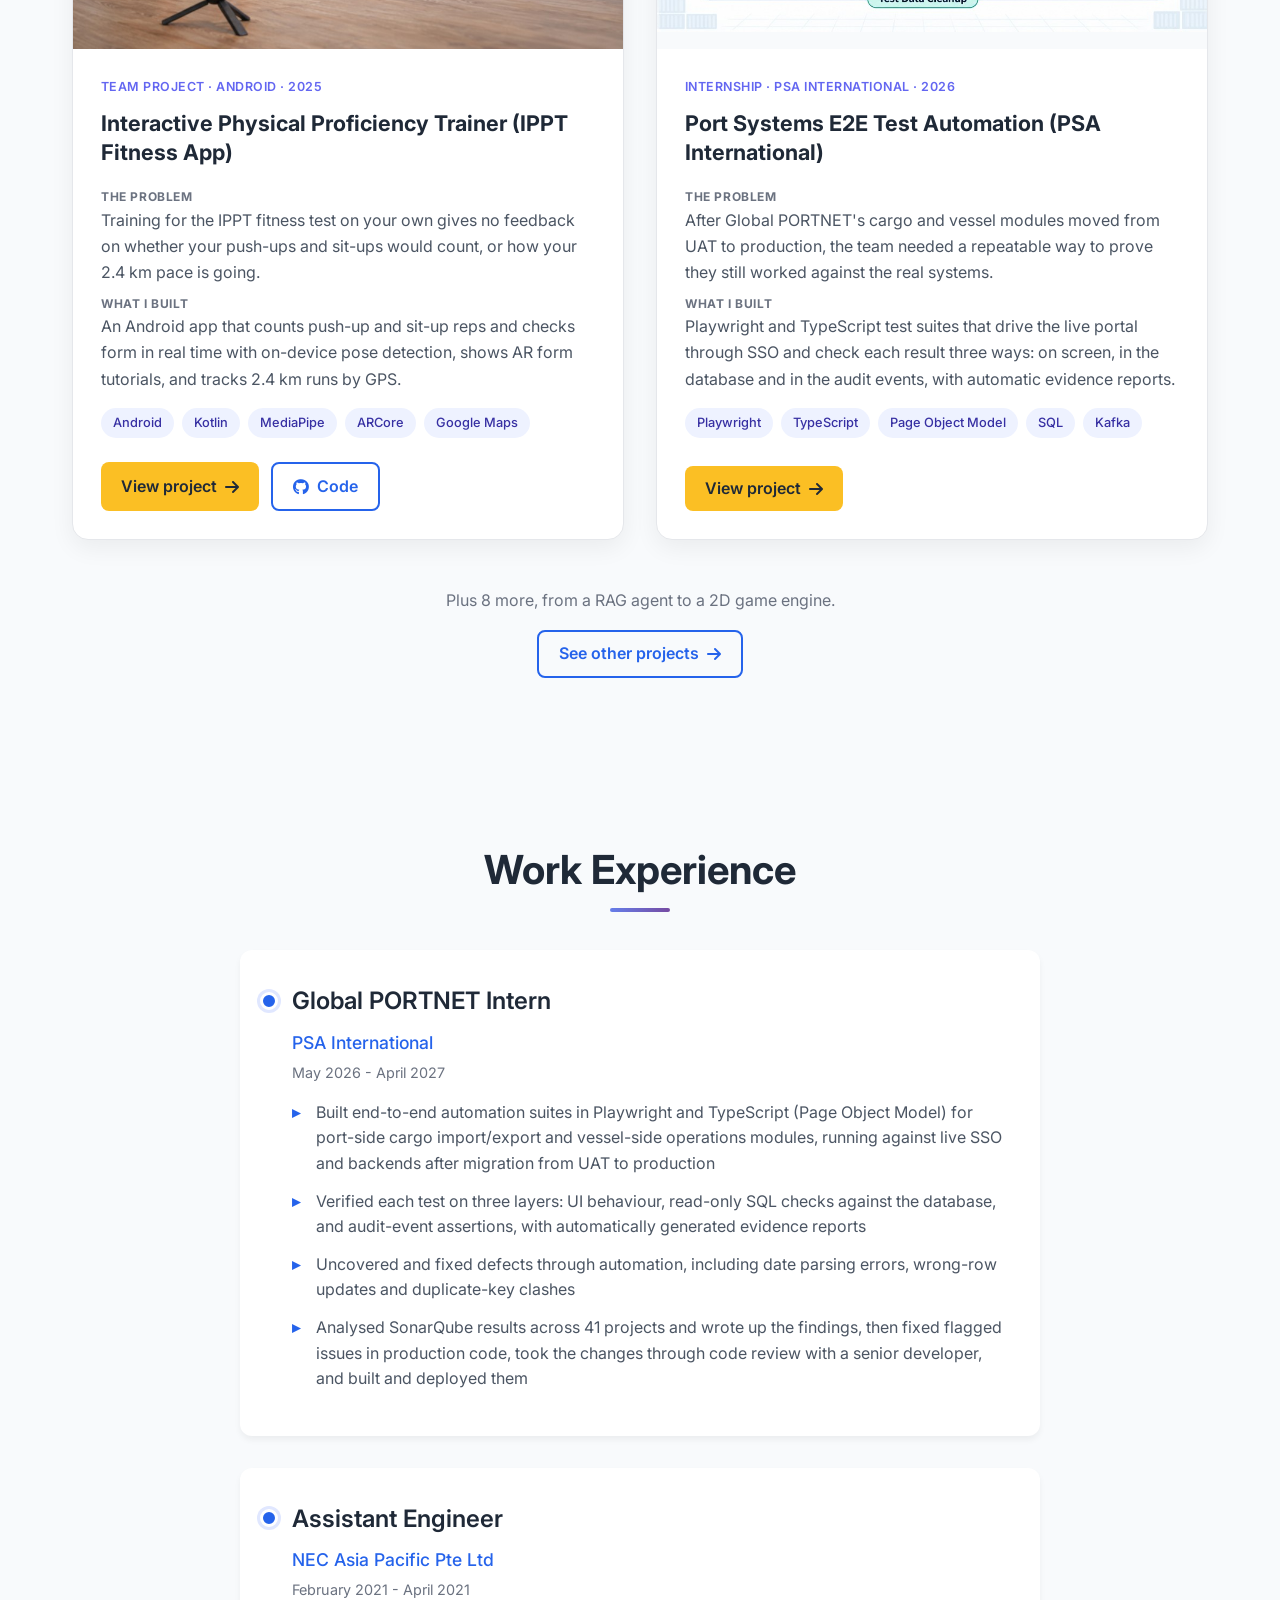
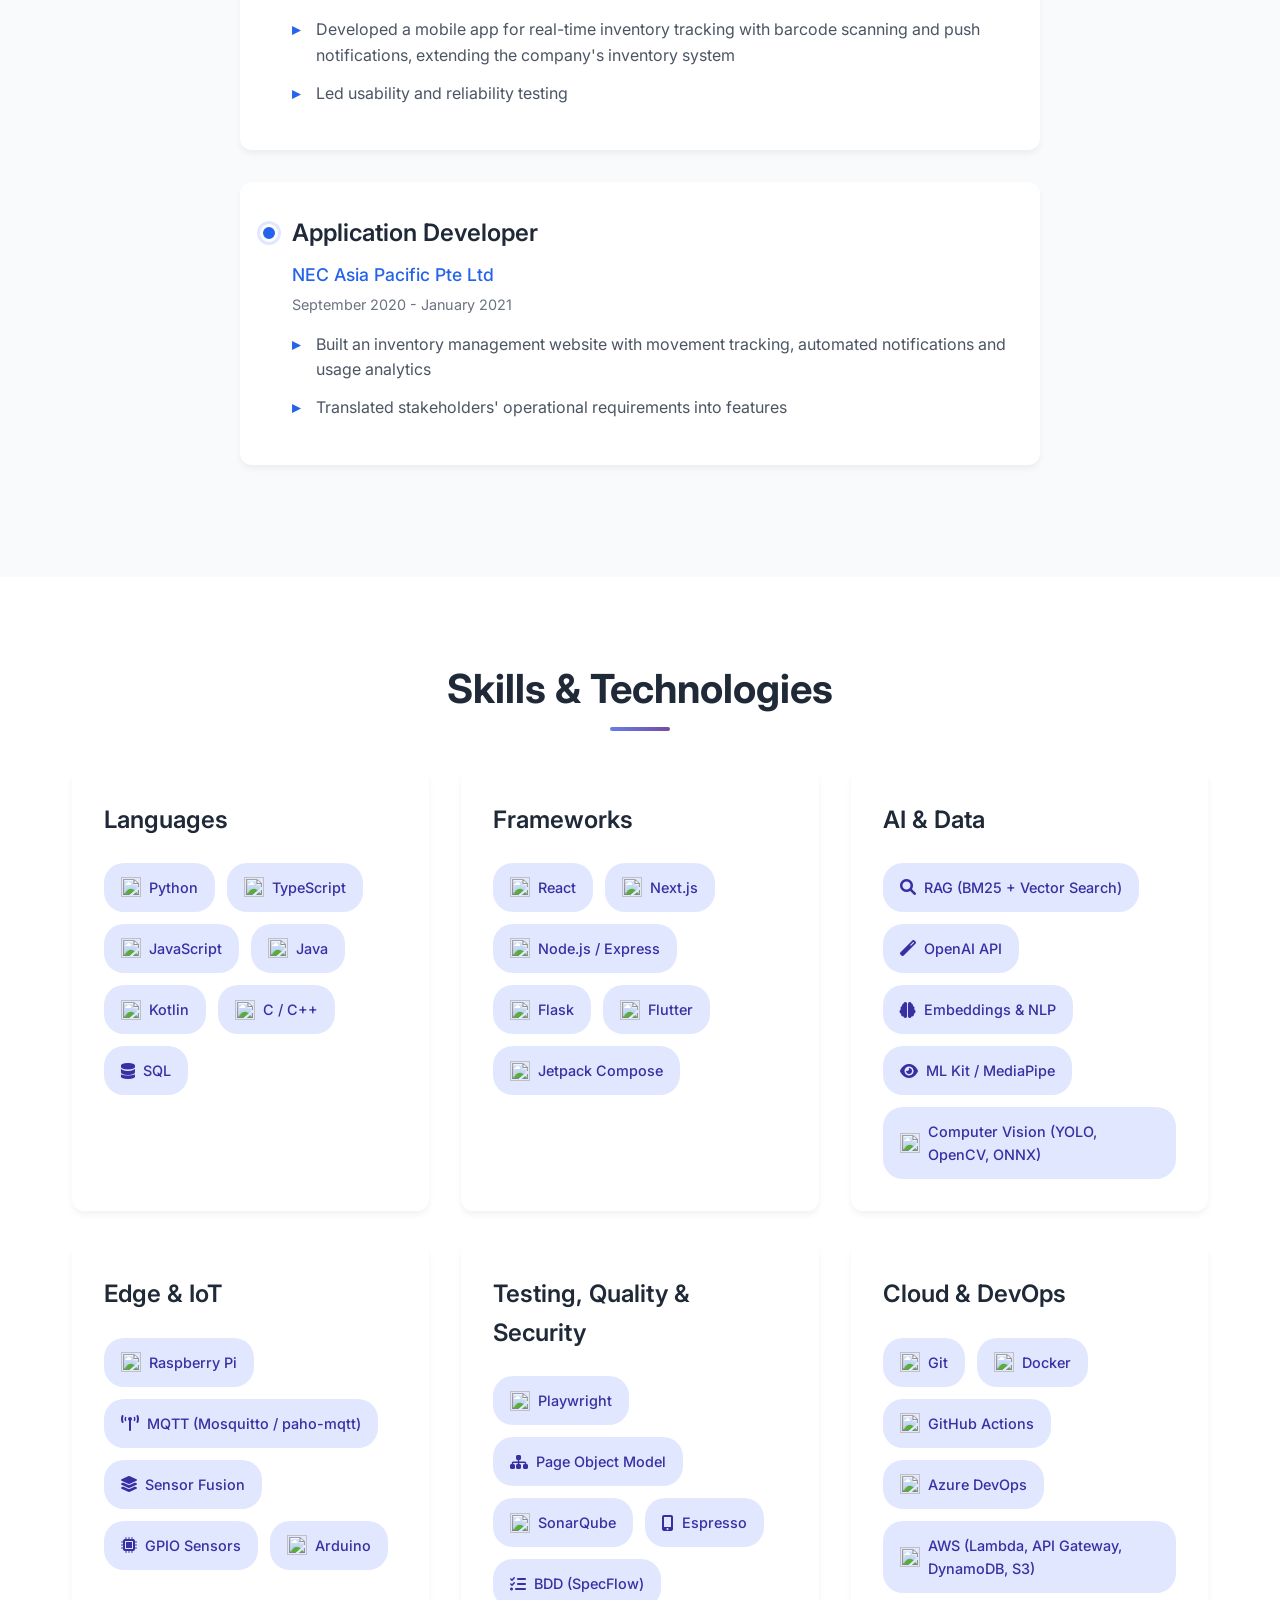
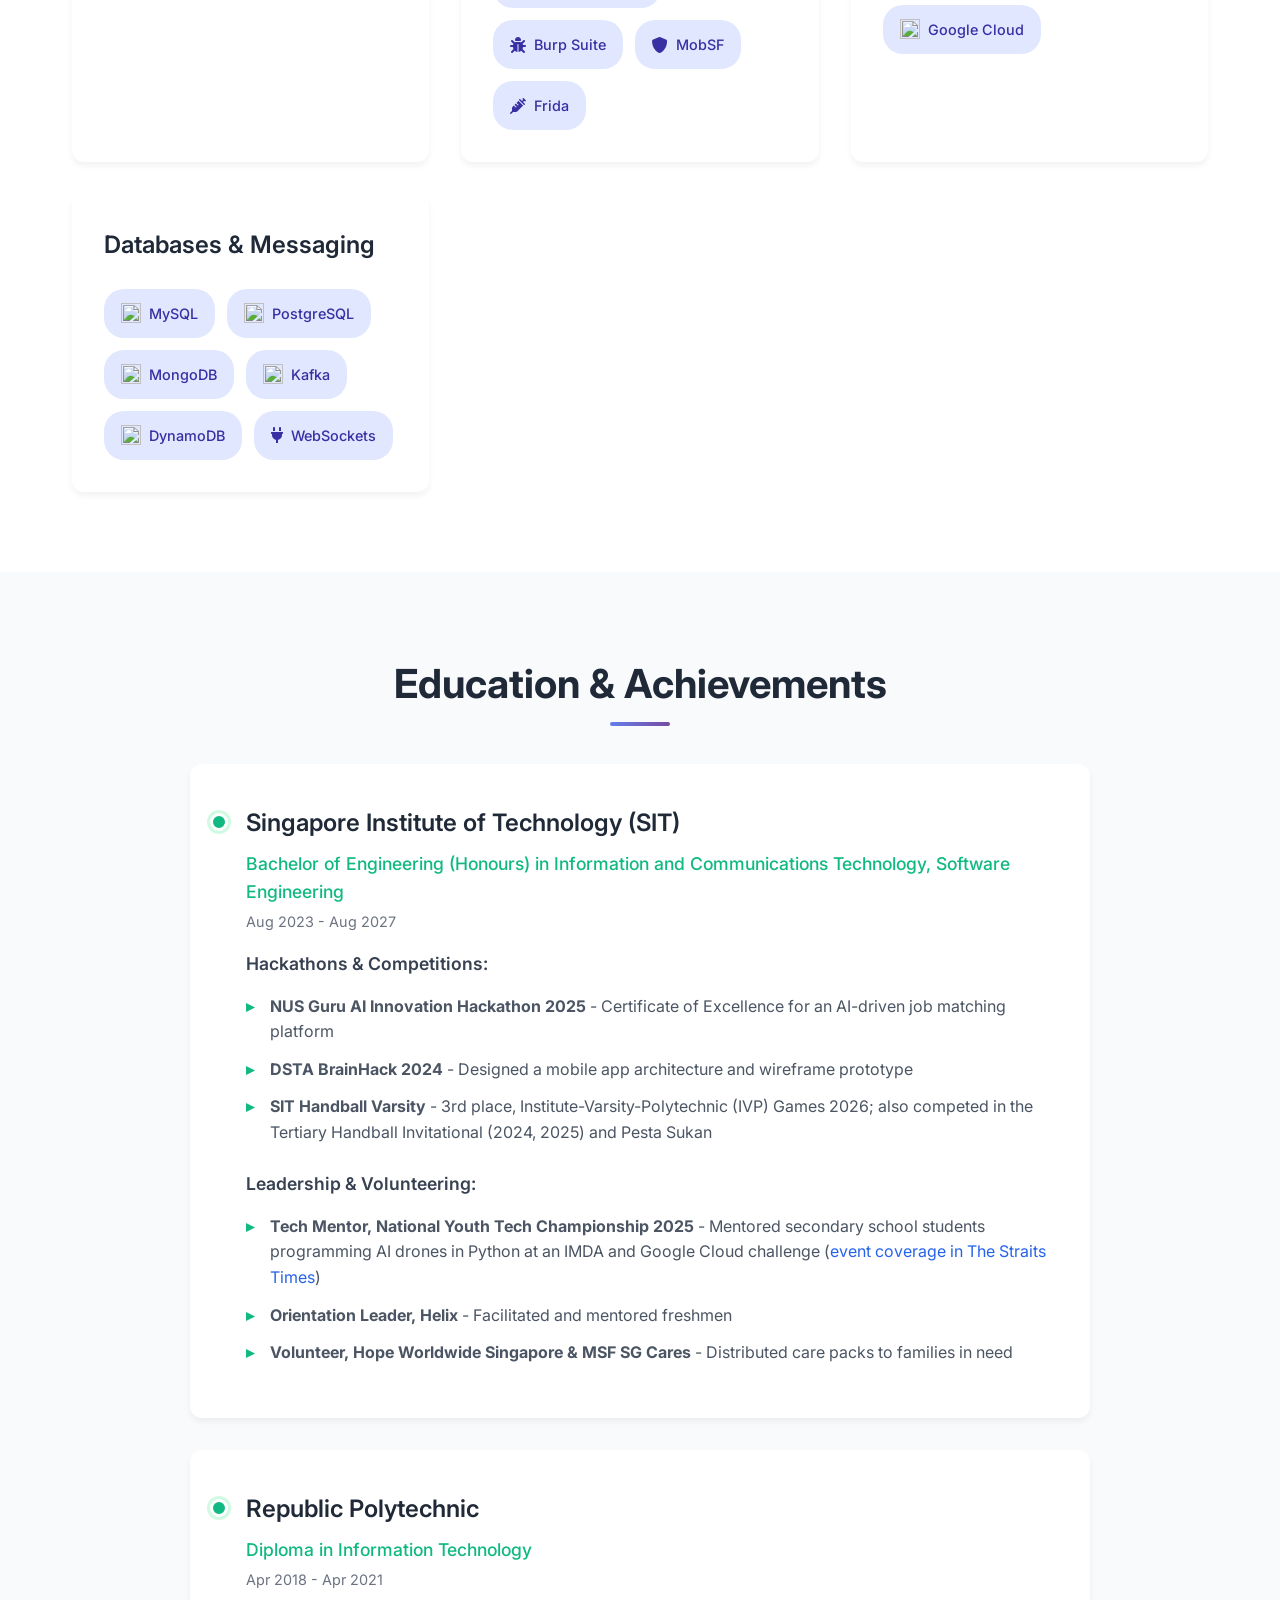
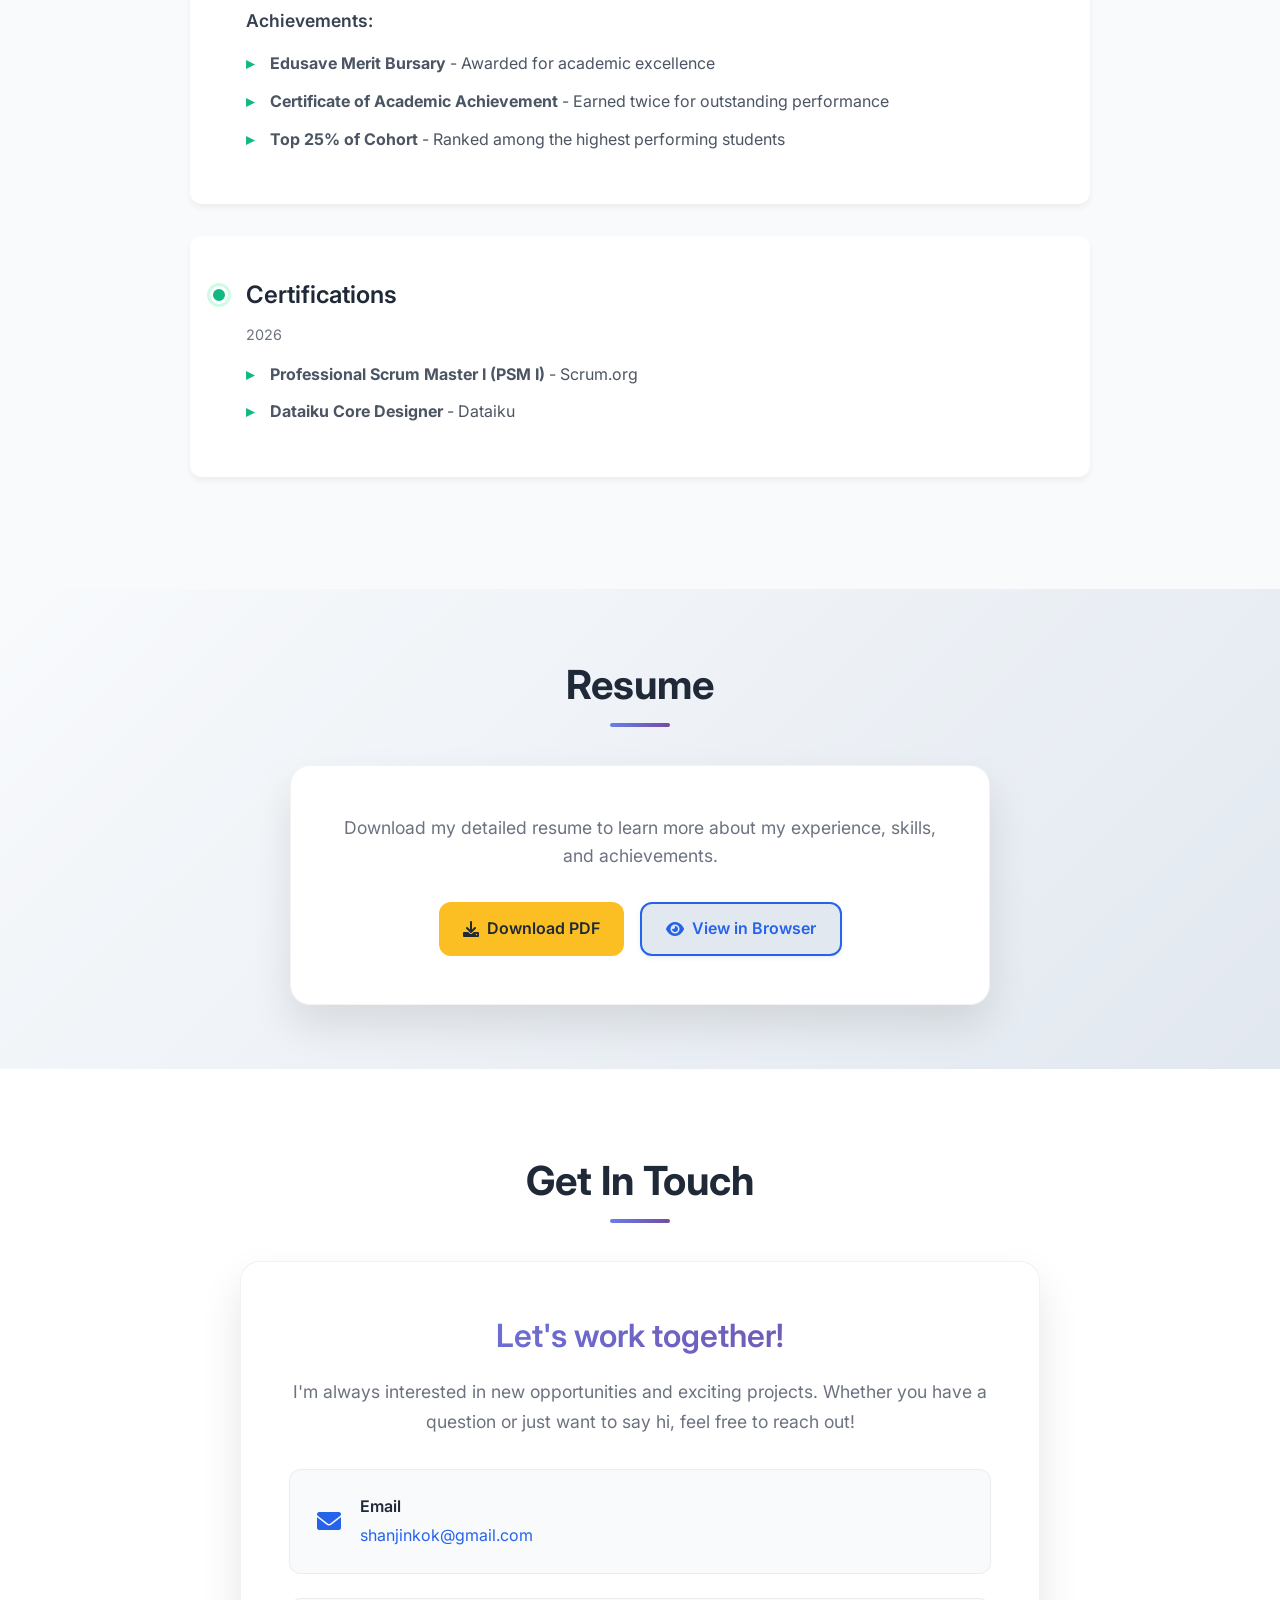
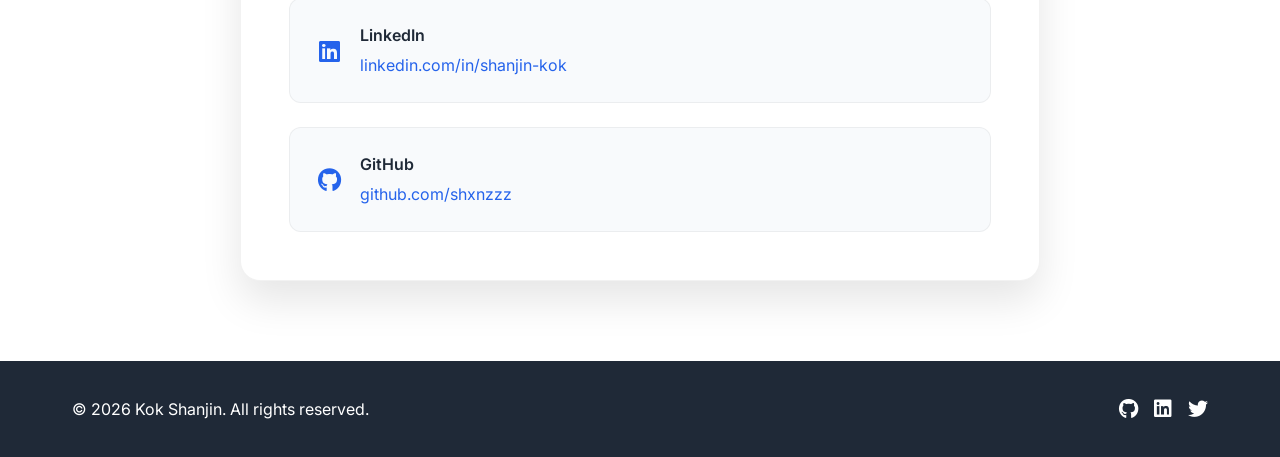
==== commit fbd24491: "Updated resume" ====
--- a/index.html
+++ b/index.html
@@ -1500,11 +1500,11 @@
       <div class="resume-content">
         <p>Download my detailed resume to learn more about my experience, skills, and achievements.</p>
         <div class="resume-buttons">
-          <a href="documents/Kok_Shan_Jin_Resume-17-Oct-2026.pdf" class="btn btn-primary" download>
+          <a href="documents/Kok_Shan_Jin_Resume-20-Nov-2026.pdf" class="btn btn-primary" download>
             <i class="fas fa-download"></i>
             Download PDF
           </a>
-          <a href="documents/Kok_Shan_Jin_Resume-17-Oct-2026.pdf" class="btn btn-secondary" target="_blank">
+          <a href="documents/Kok_Shan_Jin_Resume-20-Nov-2026.pdf" class="btn btn-secondary" target="_blank">
             <i class="fas fa-eye"></i>
             View in Browser
           </a>
--- a/css/style.css
+++ b/css/style.css
@@ -1966,6 +1966,15 @@
   display: block;
 }
 
+.project-cover.project-cover-fit {
+  background: #f8fafc;
+}
+
+.project-cover.project-cover-fit img {
+  object-fit: contain;
+  object-position: center;
+}
+
 .project-cover-phone {
   display: flex;
   justify-content: center;
